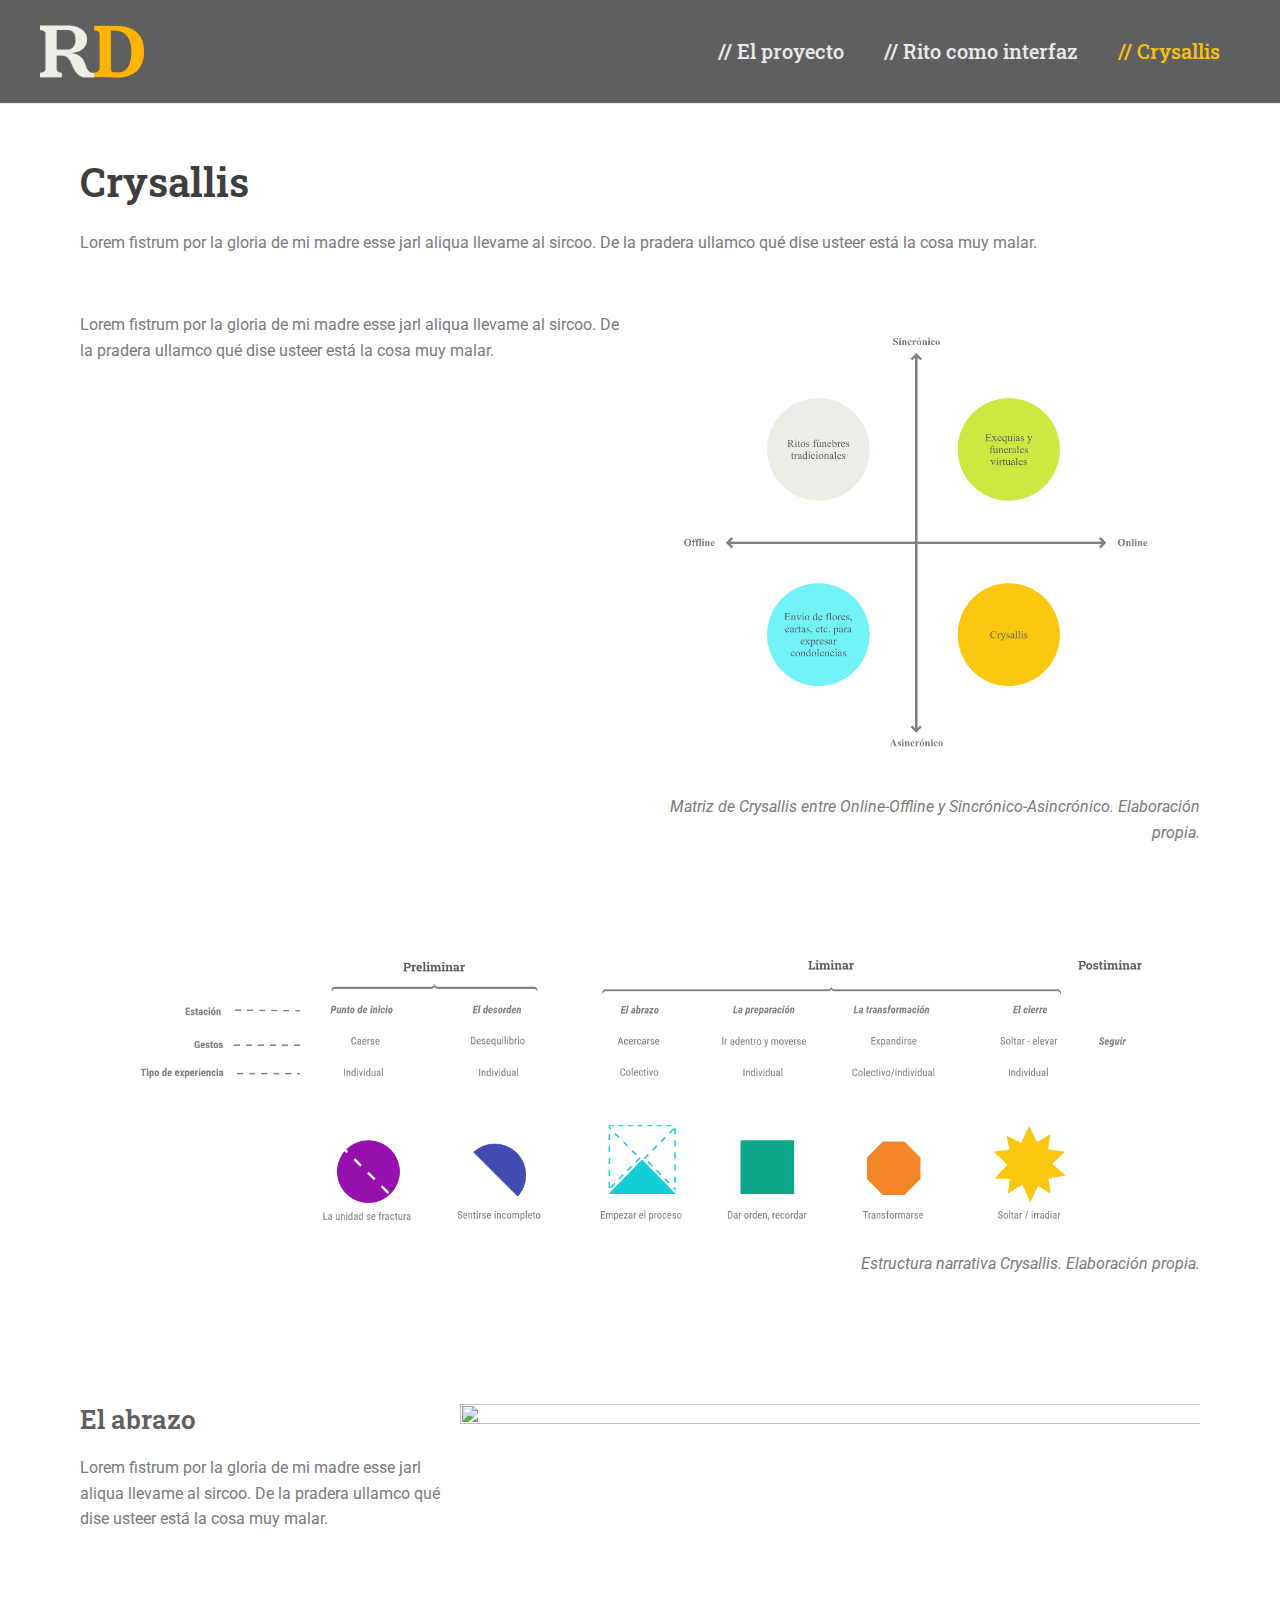
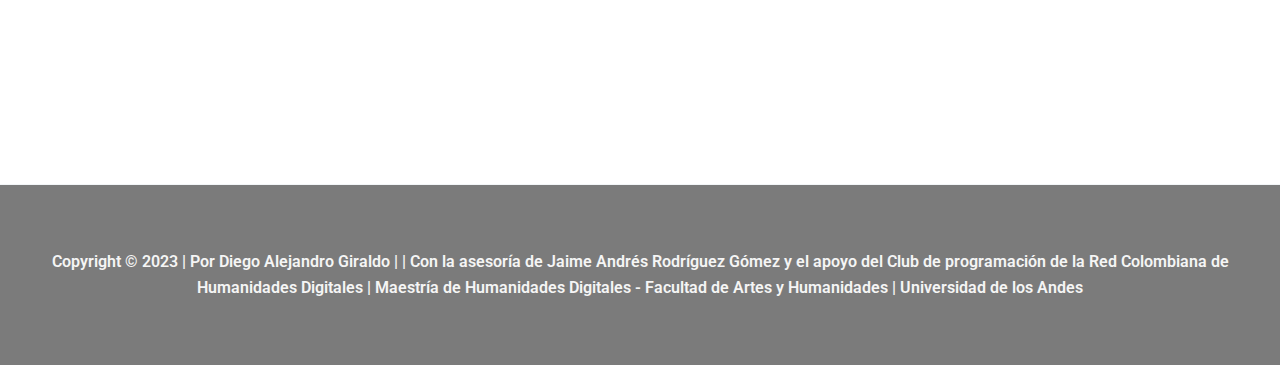
==== crysallis/index.html @ 4bfdbe20 "Estructura: El Proyecto" ====
<!DOCTYPE html>
<html lang="es-CO">
<head>
<meta charset="UTF-8">
<meta name="viewport" content="width=device-width, initial-scale=1">
	 <link rel="profile" href="https://gmpg.org/xfn/11"> 
	 <title>// Crysallis</title>
<meta name="robots" content="max-image-preview:large">
<link rel="dns-prefetch" href="//fonts.googleapis.com">
<link rel="alternate" type="application/rss+xml" title=" &raquo; Feed" href="https://ritualesdigitales.github.io/feed/">
<link rel="alternate" type="application/rss+xml" title=" &raquo; RSS de los comentarios" href="https://ritualesdigitales.github.io/comments/feed/">
<script>
window._wpemojiSettings = {"baseUrl":"https:\/\/s.w.org\/images\/core\/emoji\/14.0.0\/72x72\/","ext":".png","svgUrl":"https:\/\/s.w.org\/images\/core\/emoji\/14.0.0\/svg\/","svgExt":".svg","source":{"concatemoji":"https:\/\/ritualesdigitales.github.io\/wp-includes\/js\/wp-emoji-release.min.js?ver=6.2.2"}};
/*! This file is auto-generated */
!function(e,a,t){var n,r,o,i=a.createElement("canvas"),p=i.getContext&&i.getContext("2d");function s(e,t){p.clearRect(0,0,i.width,i.height),p.fillText(e,0,0);e=i.toDataURL();return p.clearRect(0,0,i.width,i.height),p.fillText(t,0,0),e===i.toDataURL()}function c(e){var t=a.createElement("script");t.src=e,t.defer=t.type="text/javascript",a.getElementsByTagName("head")[0].appendChild(t)}for(o=Array("flag","emoji"),t.supports={everything:!0,everythingExceptFlag:!0},r=0;r<o.length;r++)t.supports[o[r]]=function(e){if(p&&p.fillText)switch(p.textBaseline="top",p.font="600 32px Arial",e){case"flag":return s("🏳️‍⚧️","🏳️​⚧️")?!1:!s("🇺🇳","🇺​🇳")&&!s("🏴󠁧󠁢󠁥󠁮󠁧󠁿","🏴​󠁧​󠁢​󠁥​󠁮​󠁧​󠁿");case"emoji":return!s("🫱🏻‍🫲🏿","🫱🏻​🫲🏿")}return!1}(o[r]),t.supports.everything=t.supports.everything&&t.supports[o[r]],"flag"!==o[r]&&(t.supports.everythingExceptFlag=t.supports.everythingExceptFlag&&t.supports[o[r]]);t.supports.everythingExceptFlag=t.supports.everythingExceptFlag&&!t.supports.flag,t.DOMReady=!1,t.readyCallback=function(){t.DOMReady=!0},t.supports.everything||(n=function(){t.readyCallback()},a.addEventListener?(a.addEventListener("DOMContentLoaded",n,!1),e.addEventListener("load",n,!1)):(e.attachEvent("onload",n),a.attachEvent("onreadystatechange",function(){"complete"===a.readyState&&t.readyCallback()})),(e=t.source||{}).concatemoji?c(e.concatemoji):e.wpemoji&&e.twemoji&&(c(e.twemoji),c(e.wpemoji)))}(window,document,window._wpemojiSettings);
</script>
<style>img.wp-smiley,
img.emoji {
	display: inline !important;
	border: none !important;
	box-shadow: none !important;
	height: 1em !important;
	width: 1em !important;
	margin: 0 0.07em !important;
	vertical-align: -0.1em !important;
	background: none !important;
	padding: 0 !important;
}</style>
	<link rel="stylesheet" id="astra-theme-css-css" href="https://ritualesdigitales.github.io/wp-content/themes/astra/assets/css/minified/main.min.css?ver=4.1.5" media="all">
<style id="astra-theme-css-inline-css">:root{--ast-container-default-xlg-padding:3em;--ast-container-default-lg-padding:3em;--ast-container-default-slg-padding:2em;--ast-container-default-md-padding:3em;--ast-container-default-sm-padding:3em;--ast-container-default-xs-padding:2.4em;--ast-container-default-xxs-padding:1.8em;--ast-code-block-background:#ECEFF3;--ast-comment-inputs-background:#F9FAFB;}html{font-size:100%;}a{color:#585858;}a:hover,a:focus{color:var(--ast-global-color-0);}body,button,input,select,textarea,.ast-button,.ast-custom-button{font-family:Helvetica,Verdana,Arial,sans-serif;font-weight:400;font-size:16px;font-size:1rem;line-height:1.6em;}blockquote{color:var(--ast-global-color-2);}p,.entry-content p{margin-bottom:2.31em;}h1,.entry-content h1,h2,.entry-content h2,h3,.entry-content h3,h4,.entry-content h4,h5,.entry-content h5,h6,.entry-content h6,.site-title,.site-title a{font-family:'Roboto Slab',serif;font-weight:600;}.site-title{font-size:26px;font-size:1.625rem;display:block;}header .custom-logo-link img{max-width:104px;}.astra-logo-svg{width:104px;}.site-header .site-description{font-size:15px;font-size:0.9375rem;display:none;}.entry-title{font-size:26px;font-size:1.625rem;}h1,.entry-content h1{font-size:40px;font-size:2.5rem;font-weight:600;font-family:'Roboto Slab',serif;line-height:1.4em;}h2,.entry-content h2{font-size:32px;font-size:2rem;font-weight:400;font-family:'Roboto Slab',serif;line-height:1.25em;}h3,.entry-content h3{font-size:26px;font-size:1.625rem;font-weight:600;font-family:'Roboto Slab',serif;line-height:1.2em;}h4,.entry-content h4{font-size:24px;font-size:1.5rem;line-height:1.2em;font-weight:600;font-family:'Roboto Slab',serif;}h5,.entry-content h5{font-size:20px;font-size:1.25rem;line-height:1.2em;font-weight:600;font-family:'Roboto Slab',serif;}h6,.entry-content h6{font-size:16px;font-size:1rem;line-height:1.25em;font-weight:600;font-family:'Roboto Slab',serif;}::selection{background-color:var(--ast-global-color-0);color:#000000;}body,h1,.entry-title a,.entry-content h1,h2,.entry-content h2,h3,.entry-content h3,h4,.entry-content h4,h5,.entry-content h5,h6,.entry-content h6{color:var(--ast-global-color-2);}.tagcloud a:hover,.tagcloud a:focus,.tagcloud a.current-item{color:#ffffff;border-color:#585858;background-color:#585858;}input:focus,input[type="text"]:focus,input[type="email"]:focus,input[type="url"]:focus,input[type="password"]:focus,input[type="reset"]:focus,input[type="search"]:focus,textarea:focus{border-color:#585858;}input[type="radio"]:checked,input[type=reset],input[type="checkbox"]:checked,input[type="checkbox"]:hover:checked,input[type="checkbox"]:focus:checked,input[type=range]::-webkit-slider-thumb{border-color:#585858;background-color:#585858;box-shadow:none;}.site-footer a:hover + .post-count,.site-footer a:focus + .post-count{background:#585858;border-color:#585858;}.single .nav-links .nav-previous,.single .nav-links .nav-next{color:#585858;}.entry-meta,.entry-meta *{line-height:1.45;color:#585858;}.entry-meta a:hover,.entry-meta a:hover *,.entry-meta a:focus,.entry-meta a:focus *,.page-links > .page-link,.page-links .page-link:hover,.post-navigation a:hover{color:var(--ast-global-color-0);}#cat option,.secondary .calendar_wrap thead a,.secondary .calendar_wrap thead a:visited{color:#585858;}.secondary .calendar_wrap #today,.ast-progress-val span{background:#585858;}.secondary a:hover + .post-count,.secondary a:focus + .post-count{background:#585858;border-color:#585858;}.calendar_wrap #today > a{color:#ffffff;}.page-links .page-link,.single .post-navigation a{color:#585858;}.ast-archive-title{color:var(--ast-global-color-3);}.widget-title{font-size:22px;font-size:1.375rem;color:var(--ast-global-color-3);}.ast-single-post .entry-content a,.ast-comment-content a:not(.ast-comment-edit-reply-wrap a){text-decoration:underline;}.ast-single-post .wp-block-button .wp-block-button__link,.ast-single-post .elementor-button-wrapper .elementor-button,.ast-single-post .entry-content .uagb-tab a,.ast-single-post .entry-content .uagb-ifb-cta a,.ast-single-post .entry-content .wp-block-uagb-buttons a,.ast-single-post .entry-content .uabb-module-content a,.ast-single-post .entry-content .uagb-post-grid a,.ast-single-post .entry-content .uagb-timeline a,.ast-single-post .entry-content .uagb-toc__wrap a,.ast-single-post .entry-content .uagb-taxomony-box a,.ast-single-post .entry-content .woocommerce a,.entry-content .wp-block-latest-posts > li > a,.ast-single-post .entry-content .wp-block-file__button{text-decoration:none;}a:focus-visible,.ast-menu-toggle:focus-visible,.site .skip-link:focus-visible,.wp-block-loginout input:focus-visible,.wp-block-search.wp-block-search__button-inside .wp-block-search__inside-wrapper,.ast-header-navigation-arrow:focus-visible{outline-style:dotted;outline-color:inherit;outline-width:thin;border-color:transparent;}input:focus,input[type="text"]:focus,input[type="email"]:focus,input[type="url"]:focus,input[type="password"]:focus,input[type="reset"]:focus,input[type="search"]:focus,textarea:focus,.wp-block-search__input:focus,[data-section="section-header-mobile-trigger"] .ast-button-wrap .ast-mobile-menu-trigger-minimal:focus,.ast-mobile-popup-drawer.active .menu-toggle-close:focus,.woocommerce-ordering select.orderby:focus,#ast-scroll-top:focus,.woocommerce a.add_to_cart_button:focus,.woocommerce .button.single_add_to_cart_button:focus{border-style:dotted;border-color:inherit;border-width:thin;outline-color:transparent;}.site-logo-img img{ transition:all 0.2s linear;}.ast-page-builder-template .hentry {margin: 0;}.ast-page-builder-template .site-content > .ast-container {max-width: 100%;padding: 0;}.ast-page-builder-template .site-content #primary {padding: 0;margin: 0;}.ast-page-builder-template .no-results {text-align: center;margin: 4em auto;}.ast-page-builder-template .ast-pagination {padding: 2em;}.ast-page-builder-template .entry-header.ast-no-title.ast-no-thumbnail {margin-top: 0;}.ast-page-builder-template .entry-header.ast-header-without-markup {margin-top: 0;margin-bottom: 0;}.ast-page-builder-template .entry-header.ast-no-title.ast-no-meta {margin-bottom: 0;}.ast-page-builder-template.single .post-navigation {padding-bottom: 2em;}.ast-page-builder-template.single-post .site-content > .ast-container {max-width: 100%;}.ast-page-builder-template .entry-header {margin-top: 2em;margin-left: auto;margin-right: auto;}.ast-page-builder-template .ast-archive-description {margin: 2em auto 0;padding-left: 20px;padding-right: 20px;}.ast-page-builder-template .ast-row {margin-left: 0;margin-right: 0;}.single.ast-page-builder-template .entry-header + .entry-content {margin-bottom: 2em;}@media(min-width: 921px) {.ast-page-builder-template.archive.ast-right-sidebar .ast-row article,.ast-page-builder-template.archive.ast-left-sidebar .ast-row article {padding-left: 0;padding-right: 0;}}@media (max-width:921px){#ast-desktop-header{display:none;}}@media (min-width:921px){#ast-mobile-header{display:none;}}.wp-block-buttons.aligncenter{justify-content:center;}@media (max-width:921px){.ast-theme-transparent-header #primary,.ast-theme-transparent-header #secondary{padding:0;}}@media (max-width:921px){.ast-plain-container.ast-no-sidebar #primary{padding:0;}}.ast-plain-container.ast-no-sidebar #primary{margin-top:0;margin-bottom:0;}.wp-block-button.is-style-outline .wp-block-button__link{border-color:var(--ast-global-color-0);}div.wp-block-button.is-style-outline > .wp-block-button__link:not(.has-text-color),div.wp-block-button.wp-block-button__link.is-style-outline:not(.has-text-color){color:var(--ast-global-color-0);}.wp-block-button.is-style-outline .wp-block-button__link:hover,div.wp-block-button.is-style-outline .wp-block-button__link:focus,div.wp-block-button.is-style-outline > .wp-block-button__link:not(.has-text-color):hover,div.wp-block-button.wp-block-button__link.is-style-outline:not(.has-text-color):hover{color:#000000;background-color:var(--ast-global-color-0);border-color:var(--ast-global-color-0);}.post-page-numbers.current .page-link,.ast-pagination .page-numbers.current{color:#000000;border-color:var(--ast-global-color-0);background-color:var(--ast-global-color-0);border-radius:2px;}h1.widget-title{font-weight:600;}h2.widget-title{font-weight:400;}h3.widget-title{font-weight:600;}#page{display:flex;flex-direction:column;min-height:100vh;}.ast-404-layout-1 h1.page-title{color:var(--ast-global-color-2);}.single .post-navigation a{line-height:1em;height:inherit;}.error-404 .page-sub-title{font-size:1.5rem;font-weight:inherit;}.search .site-content .content-area .search-form{margin-bottom:0;}#page .site-content{flex-grow:1;}.widget{margin-bottom:3.5em;}#secondary li{line-height:1.5em;}#secondary .wp-block-group h2{margin-bottom:0.7em;}#secondary h2{font-size:1.7rem;}.ast-separate-container .ast-article-post,.ast-separate-container .ast-article-single,.ast-separate-container .ast-comment-list li.depth-1,.ast-separate-container .comment-respond{padding:3em;}.ast-separate-container .ast-comment-list li.depth-1,.hentry{margin-bottom:2em;}.ast-separate-container .ast-archive-description,.ast-separate-container .ast-author-box{background-color:var(--ast-global-color-5);border-bottom:1px solid var(--ast-border-color);}.ast-separate-container .comments-title{padding:2em 2em 0 2em;}.ast-page-builder-template .comment-form-textarea,.ast-comment-formwrap .ast-grid-common-col{padding:0;}.ast-comment-formwrap{padding:0 20px;display:inline-flex;column-gap:20px;}.archive.ast-page-builder-template .entry-header{margin-top:2em;}.ast-page-builder-template .ast-comment-formwrap{width:100%;}.entry-title{margin-bottom:0.5em;}.ast-archive-description p{font-size:inherit;font-weight:inherit;line-height:inherit;}@media (min-width:921px){.ast-left-sidebar.ast-page-builder-template #secondary,.archive.ast-right-sidebar.ast-page-builder-template .site-main{padding-left:20px;padding-right:20px;}}@media (max-width:544px){.ast-comment-formwrap.ast-row{column-gap:10px;display:inline-block;}#ast-commentform .ast-grid-common-col{position:relative;width:100%;}}@media (min-width:1201px){.ast-separate-container .ast-article-post,.ast-separate-container .ast-article-single,.ast-separate-container .ast-author-box,.ast-separate-container .ast-404-layout-1,.ast-separate-container .no-results{padding:3em;}}@media (max-width:921px){.ast-separate-container #primary,.ast-separate-container #secondary{padding:1.5em 0;}#primary,#secondary{padding:1.5em 0;margin:0;}.ast-left-sidebar #content > .ast-container{display:flex;flex-direction:column-reverse;width:100%;}}@media (min-width:922px){.ast-separate-container.ast-right-sidebar #primary,.ast-separate-container.ast-left-sidebar #primary{border:0;}.search-no-results.ast-separate-container #primary{margin-bottom:4em;}}.wp-block-button .wp-block-button__link{color:#000000;}.wp-block-button .wp-block-button__link:hover,.wp-block-button .wp-block-button__link:focus{color:#000000;background-color:var(--ast-global-color-0);border-color:var(--ast-global-color-0);}.elementor-widget-heading h1.elementor-heading-title{line-height:1.4em;}.elementor-widget-heading h2.elementor-heading-title{line-height:1.25em;}.elementor-widget-heading h3.elementor-heading-title{line-height:1.2em;}.elementor-widget-heading h4.elementor-heading-title{line-height:1.2em;}.elementor-widget-heading h5.elementor-heading-title{line-height:1.2em;}.elementor-widget-heading h6.elementor-heading-title{line-height:1.25em;}.wp-block-button .wp-block-button__link,.wp-block-search .wp-block-search__button,body .wp-block-file .wp-block-file__button{border-color:var(--ast-global-color-0);background-color:var(--ast-global-color-0);color:#000000;font-family:inherit;font-weight:500;line-height:1em;font-size:16px;font-size:1rem;padding-top:15px;padding-right:30px;padding-bottom:15px;padding-left:30px;}@media (max-width:921px){.wp-block-button .wp-block-button__link,.wp-block-search .wp-block-search__button,body .wp-block-file .wp-block-file__button{padding-top:14px;padding-right:28px;padding-bottom:14px;padding-left:28px;}}@media (max-width:544px){.wp-block-button .wp-block-button__link,.wp-block-search .wp-block-search__button,body .wp-block-file .wp-block-file__button{padding-top:12px;padding-right:24px;padding-bottom:12px;padding-left:24px;}}.menu-toggle,button,.ast-button,.ast-custom-button,.button,input#submit,input[type="button"],input[type="submit"],input[type="reset"],form[CLASS*="wp-block-search__"].wp-block-search .wp-block-search__inside-wrapper .wp-block-search__button,body .wp-block-file .wp-block-file__button,.search .search-submit,.woocommerce a.button,.woocommerce button.button,.woocommerce .woocommerce-message a.button,.woocommerce #respond input#submit.alt,.woocommerce input.button.alt,.woocommerce input.button,.woocommerce input.button:disabled,.woocommerce input.button:disabled[disabled],.woocommerce input.button:disabled:hover,.woocommerce input.button:disabled[disabled]:hover,.woocommerce #respond input#submit,.woocommerce button.button.alt.disabled,.wc-block-grid__products .wc-block-grid__product .wp-block-button__link,.wc-block-grid__product-onsale,[CLASS*="wc-block"] button,.woocommerce-js .astra-cart-drawer .astra-cart-drawer-content .woocommerce-mini-cart__buttons .button:not(.checkout):not(.ast-continue-shopping),.woocommerce-js .astra-cart-drawer .astra-cart-drawer-content .woocommerce-mini-cart__buttons a.checkout,.woocommerce button.button.alt.disabled.wc-variation-selection-needed{border-style:solid;border-top-width:0;border-right-width:0;border-left-width:0;border-bottom-width:0;color:#000000;border-color:var(--ast-global-color-0);background-color:var(--ast-global-color-0);padding-top:15px;padding-right:30px;padding-bottom:15px;padding-left:30px;font-family:inherit;font-weight:500;font-size:16px;font-size:1rem;line-height:1em;}button:focus,.menu-toggle:hover,button:hover,.ast-button:hover,.ast-custom-button:hover .button:hover,.ast-custom-button:hover ,input[type=reset]:hover,input[type=reset]:focus,input#submit:hover,input#submit:focus,input[type="button"]:hover,input[type="button"]:focus,input[type="submit"]:hover,input[type="submit"]:focus,form[CLASS*="wp-block-search__"].wp-block-search .wp-block-search__inside-wrapper .wp-block-search__button:hover,form[CLASS*="wp-block-search__"].wp-block-search .wp-block-search__inside-wrapper .wp-block-search__button:focus,body .wp-block-file .wp-block-file__button:hover,body .wp-block-file .wp-block-file__button:focus,.woocommerce a.button:hover,.woocommerce button.button:hover,.woocommerce .woocommerce-message a.button:hover,.woocommerce #respond input#submit:hover,.woocommerce #respond input#submit.alt:hover,.woocommerce input.button.alt:hover,.woocommerce input.button:hover,.woocommerce button.button.alt.disabled:hover,.wc-block-grid__products .wc-block-grid__product .wp-block-button__link:hover,[CLASS*="wc-block"] button:hover,.woocommerce-js .astra-cart-drawer .astra-cart-drawer-content .woocommerce-mini-cart__buttons .button:not(.checkout):not(.ast-continue-shopping):hover,.woocommerce-js .astra-cart-drawer .astra-cart-drawer-content .woocommerce-mini-cart__buttons a.checkout:hover,.woocommerce button.button.alt.disabled.wc-variation-selection-needed:hover{color:#000000;background-color:var(--ast-global-color-0);border-color:var(--ast-global-color-0);}form[CLASS*="wp-block-search__"].wp-block-search .wp-block-search__inside-wrapper .wp-block-search__button.has-icon{padding-top:calc(15px - 3px);padding-right:calc(30px - 3px);padding-bottom:calc(15px - 3px);padding-left:calc(30px - 3px);}@media (max-width:921px){.menu-toggle,button,.ast-button,.ast-custom-button,.button,input#submit,input[type="button"],input[type="submit"],input[type="reset"],form[CLASS*="wp-block-search__"].wp-block-search .wp-block-search__inside-wrapper .wp-block-search__button,body .wp-block-file .wp-block-file__button,.search .search-submit,.woocommerce a.button,.woocommerce button.button,.woocommerce .woocommerce-message a.button,.woocommerce #respond input#submit.alt,.woocommerce input.button.alt,.woocommerce input.button,.woocommerce input.button:disabled,.woocommerce input.button:disabled[disabled],.woocommerce input.button:disabled:hover,.woocommerce input.button:disabled[disabled]:hover,.woocommerce #respond input#submit,.woocommerce button.button.alt.disabled,.wc-block-grid__products .wc-block-grid__product .wp-block-button__link,.wc-block-grid__product-onsale,[CLASS*="wc-block"] button,.woocommerce-js .astra-cart-drawer .astra-cart-drawer-content .woocommerce-mini-cart__buttons .button:not(.checkout):not(.ast-continue-shopping),.woocommerce-js .astra-cart-drawer .astra-cart-drawer-content .woocommerce-mini-cart__buttons a.checkout,.woocommerce button.button.alt.disabled.wc-variation-selection-needed{padding-top:14px;padding-right:28px;padding-bottom:14px;padding-left:28px;}}@media (max-width:544px){.menu-toggle,button,.ast-button,.ast-custom-button,.button,input#submit,input[type="button"],input[type="submit"],input[type="reset"],form[CLASS*="wp-block-search__"].wp-block-search .wp-block-search__inside-wrapper .wp-block-search__button,body .wp-block-file .wp-block-file__button,.search .search-submit,.woocommerce a.button,.woocommerce button.button,.woocommerce .woocommerce-message a.button,.woocommerce #respond input#submit.alt,.woocommerce input.button.alt,.woocommerce input.button,.woocommerce input.button:disabled,.woocommerce input.button:disabled[disabled],.woocommerce input.button:disabled:hover,.woocommerce input.button:disabled[disabled]:hover,.woocommerce #respond input#submit,.woocommerce button.button.alt.disabled,.wc-block-grid__products .wc-block-grid__product .wp-block-button__link,.wc-block-grid__product-onsale,[CLASS*="wc-block"] button,.woocommerce-js .astra-cart-drawer .astra-cart-drawer-content .woocommerce-mini-cart__buttons .button:not(.checkout):not(.ast-continue-shopping),.woocommerce-js .astra-cart-drawer .astra-cart-drawer-content .woocommerce-mini-cart__buttons a.checkout,.woocommerce button.button.alt.disabled.wc-variation-selection-needed{padding-top:12px;padding-right:24px;padding-bottom:12px;padding-left:24px;}}@media (max-width:921px){.ast-mobile-header-stack .main-header-bar .ast-search-menu-icon{display:inline-block;}.ast-header-break-point.ast-header-custom-item-outside .ast-mobile-header-stack .main-header-bar .ast-search-icon{margin:0;}.ast-comment-avatar-wrap img{max-width:2.5em;}.ast-separate-container .ast-comment-list li.depth-1{padding:1.5em 2.14em;}.ast-separate-container .comment-respond{padding:2em 2.14em;}.ast-comment-meta{padding:0 1.8888em 1.3333em;}}@media (min-width:544px){.ast-container{max-width:100%;}}@media (max-width:544px){.ast-separate-container .ast-article-post,.ast-separate-container .ast-article-single,.ast-separate-container .comments-title,.ast-separate-container .ast-archive-description{padding:1.5em 1em;}.ast-separate-container #content .ast-container{padding-left:0.54em;padding-right:0.54em;}.ast-separate-container .ast-comment-list li.depth-1{padding:1.5em 1em;margin-bottom:1.5em;}.ast-separate-container .ast-comment-list .bypostauthor{padding:.5em;}.ast-search-menu-icon.ast-dropdown-active .search-field{width:170px;}}.ast-separate-container{background-color:var(--ast-global-color-5);;background-image:none;;}@media (max-width:921px){.site-title{display:block;}.site-header .site-description{display:none;}.entry-title{font-size:30px;}h1,.entry-content h1{font-size:30px;}h2,.entry-content h2{font-size:25px;}h3,.entry-content h3{font-size:20px;}}@media (max-width:544px){.site-title{display:block;}.site-header .site-description{display:none;}.entry-title{font-size:30px;}h1,.entry-content h1{font-size:30px;}h2,.entry-content h2{font-size:25px;}h3,.entry-content h3{font-size:20px;}}@media (max-width:921px){html{font-size:91.2%;}}@media (max-width:544px){html{font-size:91.2%;}}@media (min-width:922px){.ast-container{max-width:1240px;}}@media (min-width:922px){.site-content .ast-container{display:flex;}}@media (max-width:921px){.site-content .ast-container{flex-direction:column;}}@media (min-width:922px){.main-header-menu .sub-menu .menu-item.ast-left-align-sub-menu:hover > .sub-menu,.main-header-menu .sub-menu .menu-item.ast-left-align-sub-menu.focus > .sub-menu{margin-left:-0px;}}blockquote,cite {font-style: initial;}.wp-block-file {display: flex;align-items: center;flex-wrap: wrap;justify-content: space-between;}.wp-block-pullquote {border: none;}.wp-block-pullquote blockquote::before {content: "\201D";font-family: "Helvetica",sans-serif;display: flex;transform: rotate( 180deg );font-size: 6rem;font-style: normal;line-height: 1;font-weight: bold;align-items: center;justify-content: center;}.has-text-align-right > blockquote::before {justify-content: flex-start;}.has-text-align-left > blockquote::before {justify-content: flex-end;}figure.wp-block-pullquote.is-style-solid-color blockquote {max-width: 100%;text-align: inherit;}html body {--wp--custom--ast-default-block-top-padding: 3em;--wp--custom--ast-default-block-right-padding: 3em;--wp--custom--ast-default-block-bottom-padding: 3em;--wp--custom--ast-default-block-left-padding: 3em;--wp--custom--ast-container-width: 1200px;--wp--custom--ast-content-width-size: 1200px;--wp--custom--ast-wide-width-size: calc(1200px + var(--wp--custom--ast-default-block-left-padding) + var(--wp--custom--ast-default-block-right-padding));}.ast-narrow-container {--wp--custom--ast-content-width-size: 750px;--wp--custom--ast-wide-width-size: 750px;}@media(max-width: 921px) {html body {--wp--custom--ast-default-block-top-padding: 3em;--wp--custom--ast-default-block-right-padding: 2em;--wp--custom--ast-default-block-bottom-padding: 3em;--wp--custom--ast-default-block-left-padding: 2em;}}@media(max-width: 544px) {html body {--wp--custom--ast-default-block-top-padding: 3em;--wp--custom--ast-default-block-right-padding: 1.5em;--wp--custom--ast-default-block-bottom-padding: 3em;--wp--custom--ast-default-block-left-padding: 1.5em;}}.entry-content > .wp-block-group,.entry-content > .wp-block-cover,.entry-content > .wp-block-columns {padding-top: var(--wp--custom--ast-default-block-top-padding);padding-right: var(--wp--custom--ast-default-block-right-padding);padding-bottom: var(--wp--custom--ast-default-block-bottom-padding);padding-left: var(--wp--custom--ast-default-block-left-padding);}.ast-plain-container.ast-no-sidebar .entry-content > .alignfull,.ast-page-builder-template .ast-no-sidebar .entry-content > .alignfull {margin-left: calc( -50vw + 50%);margin-right: calc( -50vw + 50%);max-width: 100vw;width: 100vw;}.ast-plain-container.ast-no-sidebar .entry-content .alignfull .alignfull,.ast-page-builder-template.ast-no-sidebar .entry-content .alignfull .alignfull,.ast-plain-container.ast-no-sidebar .entry-content .alignfull .alignwide,.ast-page-builder-template.ast-no-sidebar .entry-content .alignfull .alignwide,.ast-plain-container.ast-no-sidebar .entry-content .alignwide .alignfull,.ast-page-builder-template.ast-no-sidebar .entry-content .alignwide .alignfull,.ast-plain-container.ast-no-sidebar .entry-content .alignwide .alignwide,.ast-page-builder-template.ast-no-sidebar .entry-content .alignwide .alignwide,.ast-plain-container.ast-no-sidebar .entry-content .wp-block-column .alignfull,.ast-page-builder-template.ast-no-sidebar .entry-content .wp-block-column .alignfull,.ast-plain-container.ast-no-sidebar .entry-content .wp-block-column .alignwide,.ast-page-builder-template.ast-no-sidebar .entry-content .wp-block-column .alignwide {margin-left: auto;margin-right: auto;width: 100%;}[ast-blocks-layout] .wp-block-separator:not(.is-style-dots) {height: 0;}[ast-blocks-layout] .wp-block-separator {margin: 20px auto;}[ast-blocks-layout] .wp-block-separator:not(.is-style-wide):not(.is-style-dots) {max-width: 100px;}[ast-blocks-layout] .wp-block-separator.has-background {padding: 0;}.entry-content[ast-blocks-layout] > * {max-width: var(--wp--custom--ast-content-width-size);margin-left: auto;margin-right: auto;}.entry-content[ast-blocks-layout] > .alignwide {max-width: var(--wp--custom--ast-wide-width-size);}.entry-content[ast-blocks-layout] .alignfull {max-width: none;}.entry-content .wp-block-columns {margin-bottom: 0;}blockquote {margin: 1.5em;border: none;}.wp-block-quote:not(.has-text-align-right):not(.has-text-align-center) {border-left: 5px solid rgba(0,0,0,0.05);}.has-text-align-right > blockquote,blockquote.has-text-align-right {border-right: 5px solid rgba(0,0,0,0.05);}.has-text-align-left > blockquote,blockquote.has-text-align-left {border-left: 5px solid rgba(0,0,0,0.05);}.wp-block-site-tagline,.wp-block-latest-posts .read-more {margin-top: 15px;}.wp-block-loginout p label {display: block;}.wp-block-loginout p:not(.login-remember):not(.login-submit) input {width: 100%;}.wp-block-loginout input:focus {border-color: transparent;}.wp-block-loginout input:focus {outline: thin dotted;}.entry-content .wp-block-media-text .wp-block-media-text__content {padding: 0 0 0 8%;}.entry-content .wp-block-media-text.has-media-on-the-right .wp-block-media-text__content {padding: 0 8% 0 0;}.entry-content .wp-block-media-text.has-background .wp-block-media-text__content {padding: 8%;}.entry-content .wp-block-cover:not([class*="background-color"]) .wp-block-cover__inner-container,.entry-content .wp-block-cover:not([class*="background-color"]) .wp-block-cover-image-text,.entry-content .wp-block-cover:not([class*="background-color"]) .wp-block-cover-text,.entry-content .wp-block-cover-image:not([class*="background-color"]) .wp-block-cover__inner-container,.entry-content .wp-block-cover-image:not([class*="background-color"]) .wp-block-cover-image-text,.entry-content .wp-block-cover-image:not([class*="background-color"]) .wp-block-cover-text {color: var(--ast-global-color-5);}.wp-block-loginout .login-remember input {width: 1.1rem;height: 1.1rem;margin: 0 5px 4px 0;vertical-align: middle;}.wp-block-latest-posts > li > *:first-child,.wp-block-latest-posts:not(.is-grid) > li:first-child {margin-top: 0;}.wp-block-search__inside-wrapper .wp-block-search__input {padding: 0 10px;color: var(--ast-global-color-3);background: var(--ast-global-color-5);border-color: var(--ast-border-color);}.wp-block-latest-posts .read-more {margin-bottom: 1.5em;}.wp-block-search__no-button .wp-block-search__inside-wrapper .wp-block-search__input {padding-top: 5px;padding-bottom: 5px;}.wp-block-latest-posts .wp-block-latest-posts__post-date,.wp-block-latest-posts .wp-block-latest-posts__post-author {font-size: 1rem;}.wp-block-latest-posts > li > *,.wp-block-latest-posts:not(.is-grid) > li {margin-top: 12px;margin-bottom: 12px;}.ast-page-builder-template .entry-content[ast-blocks-layout] > *,.ast-page-builder-template .entry-content[ast-blocks-layout] > .alignfull > * {max-width: none;}.ast-page-builder-template .entry-content[ast-blocks-layout] > .alignwide > * {max-width: var(--wp--custom--ast-wide-width-size);}.ast-page-builder-template .entry-content[ast-blocks-layout] > .inherit-container-width > *,.ast-page-builder-template .entry-content[ast-blocks-layout] > * > *,.entry-content[ast-blocks-layout] > .wp-block-cover .wp-block-cover__inner-container {max-width: var(--wp--custom--ast-content-width-size);margin-left: auto;margin-right: auto;}.entry-content[ast-blocks-layout] .wp-block-cover:not(.alignleft):not(.alignright) {width: auto;}@media(max-width: 1200px) {.ast-separate-container .entry-content > .alignfull,.ast-separate-container .entry-content[ast-blocks-layout] > .alignwide,.ast-plain-container .entry-content[ast-blocks-layout] > .alignwide,.ast-plain-container .entry-content .alignfull {margin-left: calc(-1 * min(var(--ast-container-default-xlg-padding),20px)) ;margin-right: calc(-1 * min(var(--ast-container-default-xlg-padding),20px));}}@media(min-width: 1201px) {.ast-separate-container .entry-content > .alignfull {margin-left: calc(-1 * var(--ast-container-default-xlg-padding) );margin-right: calc(-1 * var(--ast-container-default-xlg-padding) );}.ast-separate-container .entry-content[ast-blocks-layout] > .alignwide,.ast-plain-container .entry-content[ast-blocks-layout] > .alignwide {margin-left: calc(-1 * var(--wp--custom--ast-default-block-left-padding) );margin-right: calc(-1 * var(--wp--custom--ast-default-block-right-padding) );}}@media(min-width: 921px) {.ast-separate-container .entry-content .wp-block-group.alignwide:not(.inherit-container-width) > :where(:not(.alignleft):not(.alignright)),.ast-plain-container .entry-content .wp-block-group.alignwide:not(.inherit-container-width) > :where(:not(.alignleft):not(.alignright)) {max-width: calc( var(--wp--custom--ast-content-width-size) + 80px );}.ast-plain-container.ast-right-sidebar .entry-content[ast-blocks-layout] .alignfull,.ast-plain-container.ast-left-sidebar .entry-content[ast-blocks-layout] .alignfull {margin-left: -60px;margin-right: -60px;}}@media(min-width: 544px) {.entry-content > .alignleft {margin-right: 20px;}.entry-content > .alignright {margin-left: 20px;}}@media (max-width:544px){.wp-block-columns .wp-block-column:not(:last-child){margin-bottom:20px;}.wp-block-latest-posts{margin:0;}}@media( max-width: 600px ) {.entry-content .wp-block-media-text .wp-block-media-text__content,.entry-content .wp-block-media-text.has-media-on-the-right .wp-block-media-text__content {padding: 8% 0 0;}.entry-content .wp-block-media-text.has-background .wp-block-media-text__content {padding: 8%;}}.ast-separate-container .entry-content .uagb-is-root-container {padding-left: 0;}.ast-page-builder-template .entry-header {padding-left: 0;}@media(min-width: 1201px) {.ast-separate-container .entry-content > .uagb-is-root-container {margin-left: 0;margin-right: 0;}}.ast-narrow-container .site-content .wp-block-uagb-image--align-full .wp-block-uagb-image__figure {max-width: 100%;margin-left: auto;margin-right: auto;}.entry-content ul,.entry-content ol {padding: revert;margin: revert;}:root .has-ast-global-color-0-color{color:var(--ast-global-color-0);}:root .has-ast-global-color-0-background-color{background-color:var(--ast-global-color-0);}:root .wp-block-button .has-ast-global-color-0-color{color:var(--ast-global-color-0);}:root .wp-block-button .has-ast-global-color-0-background-color{background-color:var(--ast-global-color-0);}:root .has-ast-global-color-1-color{color:var(--ast-global-color-1);}:root .has-ast-global-color-1-background-color{background-color:var(--ast-global-color-1);}:root .wp-block-button .has-ast-global-color-1-color{color:var(--ast-global-color-1);}:root .wp-block-button .has-ast-global-color-1-background-color{background-color:var(--ast-global-color-1);}:root .has-ast-global-color-2-color{color:var(--ast-global-color-2);}:root .has-ast-global-color-2-background-color{background-color:var(--ast-global-color-2);}:root .wp-block-button .has-ast-global-color-2-color{color:var(--ast-global-color-2);}:root .wp-block-button .has-ast-global-color-2-background-color{background-color:var(--ast-global-color-2);}:root .has-ast-global-color-3-color{color:var(--ast-global-color-3);}:root .has-ast-global-color-3-background-color{background-color:var(--ast-global-color-3);}:root .wp-block-button .has-ast-global-color-3-color{color:var(--ast-global-color-3);}:root .wp-block-button .has-ast-global-color-3-background-color{background-color:var(--ast-global-color-3);}:root .has-ast-global-color-4-color{color:var(--ast-global-color-4);}:root .has-ast-global-color-4-background-color{background-color:var(--ast-global-color-4);}:root .wp-block-button .has-ast-global-color-4-color{color:var(--ast-global-color-4);}:root .wp-block-button .has-ast-global-color-4-background-color{background-color:var(--ast-global-color-4);}:root .has-ast-global-color-5-color{color:var(--ast-global-color-5);}:root .has-ast-global-color-5-background-color{background-color:var(--ast-global-color-5);}:root .wp-block-button .has-ast-global-color-5-color{color:var(--ast-global-color-5);}:root .wp-block-button .has-ast-global-color-5-background-color{background-color:var(--ast-global-color-5);}:root .has-ast-global-color-6-color{color:var(--ast-global-color-6);}:root .has-ast-global-color-6-background-color{background-color:var(--ast-global-color-6);}:root .wp-block-button .has-ast-global-color-6-color{color:var(--ast-global-color-6);}:root .wp-block-button .has-ast-global-color-6-background-color{background-color:var(--ast-global-color-6);}:root .has-ast-global-color-7-color{color:var(--ast-global-color-7);}:root .has-ast-global-color-7-background-color{background-color:var(--ast-global-color-7);}:root .wp-block-button .has-ast-global-color-7-color{color:var(--ast-global-color-7);}:root .wp-block-button .has-ast-global-color-7-background-color{background-color:var(--ast-global-color-7);}:root .has-ast-global-color-8-color{color:var(--ast-global-color-8);}:root .has-ast-global-color-8-background-color{background-color:var(--ast-global-color-8);}:root .wp-block-button .has-ast-global-color-8-color{color:var(--ast-global-color-8);}:root .wp-block-button .has-ast-global-color-8-background-color{background-color:var(--ast-global-color-8);}:root{--ast-global-color-0:#f7c212;--ast-global-color-1:#7b7b7b;--ast-global-color-2:#5f5f5f;--ast-global-color-3:#3e3e3e;--ast-global-color-4:#F5F5F5;--ast-global-color-5:#FFFFFF;--ast-global-color-6:#F2F5F7;--ast-global-color-7:#424242;--ast-global-color-8:#000000;}:root {--ast-border-color : var(--ast-global-color-6);}.ast-single-entry-banner {-js-display: flex;display: flex;flex-direction: column;justify-content: center;text-align: center;position: relative;background: #eeeeee;}.ast-single-entry-banner[data-banner-layout="layout-1"] {max-width: 1200px;background: inherit;padding: 20px 0;}.ast-single-entry-banner[data-banner-width-type="custom"] {margin: 0 auto;width: 100%;}.ast-single-entry-banner + .site-content .entry-header {margin-bottom: 0;}header.entry-header .entry-title{font-weight:600;font-size:32px;font-size:2rem;}header.entry-header > *:not(:last-child){margin-bottom:10px;}.ast-archive-entry-banner {-js-display: flex;display: flex;flex-direction: column;justify-content: center;text-align: center;position: relative;background: #eeeeee;}.ast-archive-entry-banner[data-banner-width-type="custom"] {margin: 0 auto;width: 100%;}.ast-archive-entry-banner[data-banner-layout="layout-1"] {background: inherit;padding: 20px 0;text-align: left;}body.archive .ast-archive-description{max-width:1200px;width:100%;text-align:left;padding-top:3em;padding-right:3em;padding-bottom:3em;padding-left:3em;}body.archive .ast-archive-description .ast-archive-title,body.archive .ast-archive-description .ast-archive-title *{font-weight:600;font-size:32px;font-size:2rem;}body.archive .ast-archive-description > *:not(:last-child){margin-bottom:10px;}@media (max-width:921px){body.archive .ast-archive-description{text-align:left;}}@media (max-width:544px){body.archive .ast-archive-description{text-align:left;}}.ast-breadcrumbs .trail-browse,.ast-breadcrumbs .trail-items,.ast-breadcrumbs .trail-items li{display:inline-block;margin:0;padding:0;border:none;background:inherit;text-indent:0;text-decoration:none;}.ast-breadcrumbs .trail-browse{font-size:inherit;font-style:inherit;font-weight:inherit;color:inherit;}.ast-breadcrumbs .trail-items{list-style:none;}.trail-items li::after{padding:0 0.3em;content:"\00bb";}.trail-items li:last-of-type::after{display:none;}h1,.entry-content h1,h2,.entry-content h2,h3,.entry-content h3,h4,.entry-content h4,h5,.entry-content h5,h6,.entry-content h6{color:var(--ast-global-color-3);}.entry-title a{color:var(--ast-global-color-3);}@media (max-width:921px){.ast-builder-grid-row-container.ast-builder-grid-row-tablet-3-firstrow .ast-builder-grid-row > *:first-child,.ast-builder-grid-row-container.ast-builder-grid-row-tablet-3-lastrow .ast-builder-grid-row > *:last-child{grid-column:1 / -1;}}@media (max-width:544px){.ast-builder-grid-row-container.ast-builder-grid-row-mobile-3-firstrow .ast-builder-grid-row > *:first-child,.ast-builder-grid-row-container.ast-builder-grid-row-mobile-3-lastrow .ast-builder-grid-row > *:last-child{grid-column:1 / -1;}}.ast-builder-layout-element[data-section="title_tagline"]{display:flex;}@media (max-width:921px){.ast-header-break-point .ast-builder-layout-element[data-section="title_tagline"]{display:flex;}}@media (max-width:544px){.ast-header-break-point .ast-builder-layout-element[data-section="title_tagline"]{display:flex;}}.ast-builder-menu-1{font-family:'Roboto Slab',serif;font-weight:500;}.ast-builder-menu-1 .menu-item > .menu-link{font-size:20px;font-size:1.25rem;color:#eaeaea;}.ast-builder-menu-1 .menu-item > .ast-menu-toggle{color:#eaeaea;}.ast-builder-menu-1 .menu-item:hover > .menu-link,.ast-builder-menu-1 .inline-on-mobile .menu-item:hover > .ast-menu-toggle{color:var(--ast-global-color-0);}.ast-builder-menu-1 .menu-item:hover > .ast-menu-toggle{color:var(--ast-global-color-0);}.ast-builder-menu-1 .menu-item.current-menu-item > .menu-link,.ast-builder-menu-1 .inline-on-mobile .menu-item.current-menu-item > .ast-menu-toggle,.ast-builder-menu-1 .current-menu-ancestor > .menu-link{color:var(--ast-global-color-0);}.ast-builder-menu-1 .menu-item.current-menu-item > .ast-menu-toggle{color:var(--ast-global-color-0);}.ast-builder-menu-1 .sub-menu,.ast-builder-menu-1 .inline-on-mobile .sub-menu{border-top-width:2px;border-bottom-width:0px;border-right-width:0px;border-left-width:0px;border-color:var(--ast-global-color-0);border-style:solid;}.ast-builder-menu-1 .main-header-menu > .menu-item > .sub-menu,.ast-builder-menu-1 .main-header-menu > .menu-item > .astra-full-megamenu-wrapper{margin-top:0px;}.ast-desktop .ast-builder-menu-1 .main-header-menu > .menu-item > .sub-menu:before,.ast-desktop .ast-builder-menu-1 .main-header-menu > .menu-item > .astra-full-megamenu-wrapper:before{height:calc( 0px + 5px );}.ast-desktop .ast-builder-menu-1 .menu-item .sub-menu .menu-link{border-style:none;}@media (max-width:921px){.ast-header-break-point .ast-builder-menu-1 .menu-item.menu-item-has-children > .ast-menu-toggle{top:0;}.ast-builder-menu-1 .menu-item-has-children > .menu-link:after{content:unset;}.ast-builder-menu-1 .main-header-menu > .menu-item > .sub-menu,.ast-builder-menu-1 .main-header-menu > .menu-item > .astra-full-megamenu-wrapper{margin-top:0;}}@media (max-width:544px){.ast-header-break-point .ast-builder-menu-1 .menu-item.menu-item-has-children > .ast-menu-toggle{top:0;}.ast-builder-menu-1 .main-header-menu > .menu-item > .sub-menu,.ast-builder-menu-1 .main-header-menu > .menu-item > .astra-full-megamenu-wrapper{margin-top:0;}}.ast-builder-menu-1{display:flex;}@media (max-width:921px){.ast-header-break-point .ast-builder-menu-1{display:flex;}}@media (max-width:544px){.ast-header-break-point .ast-builder-menu-1{display:flex;}}.site-below-footer-wrap{padding-top:20px;padding-bottom:20px;}.site-below-footer-wrap[data-section="section-below-footer-builder"]{background-color:var(--ast-global-color-1);;background-image:none;;min-height:181px;border-style:solid;border-width:0px;border-top-width:1px;border-top-color:var(--ast-global-color-6);}.site-below-footer-wrap[data-section="section-below-footer-builder"] .ast-builder-grid-row{grid-column-gap:96px;max-width:1200px;margin-left:auto;margin-right:auto;}.site-below-footer-wrap[data-section="section-below-footer-builder"] .ast-builder-grid-row,.site-below-footer-wrap[data-section="section-below-footer-builder"] .site-footer-section{align-items:center;}.site-below-footer-wrap[data-section="section-below-footer-builder"].ast-footer-row-inline .site-footer-section{display:flex;margin-bottom:0;}.ast-builder-grid-row-full .ast-builder-grid-row{grid-template-columns:1fr;}@media (max-width:921px){.site-below-footer-wrap[data-section="section-below-footer-builder"].ast-footer-row-tablet-inline .site-footer-section{display:flex;margin-bottom:0;}.site-below-footer-wrap[data-section="section-below-footer-builder"].ast-footer-row-tablet-stack .site-footer-section{display:block;margin-bottom:10px;}.ast-builder-grid-row-container.ast-builder-grid-row-tablet-full .ast-builder-grid-row{grid-template-columns:1fr;}}@media (max-width:544px){.site-below-footer-wrap[data-section="section-below-footer-builder"].ast-footer-row-mobile-inline .site-footer-section{display:flex;margin-bottom:0;}.site-below-footer-wrap[data-section="section-below-footer-builder"].ast-footer-row-mobile-stack .site-footer-section{display:block;margin-bottom:10px;}.ast-builder-grid-row-container.ast-builder-grid-row-mobile-full .ast-builder-grid-row{grid-template-columns:1fr;}}.site-below-footer-wrap[data-section="section-below-footer-builder"]{display:grid;}@media (max-width:921px){.ast-header-break-point .site-below-footer-wrap[data-section="section-below-footer-builder"]{display:grid;}}@media (max-width:544px){.ast-header-break-point .site-below-footer-wrap[data-section="section-below-footer-builder"]{display:grid;}}.ast-footer-copyright{text-align:center;}.ast-footer-copyright {color:var(--ast-global-color-4);}@media (max-width:921px){.ast-footer-copyright{text-align:center;}}@media (max-width:544px){.ast-footer-copyright{text-align:center;}}.ast-footer-copyright {font-size:16px;font-size:1rem;}.ast-footer-copyright.ast-builder-layout-element{display:flex;}@media (max-width:921px){.ast-header-break-point .ast-footer-copyright.ast-builder-layout-element{display:flex;}}@media (max-width:544px){.ast-header-break-point .ast-footer-copyright.ast-builder-layout-element{display:flex;}}.footer-widget-area.widget-area.site-footer-focus-item{width:auto;}.elementor-widget-heading .elementor-heading-title{margin:0;}.elementor-page .ast-menu-toggle{color:unset !important;background:unset !important;}.elementor-post.elementor-grid-item.hentry{margin-bottom:0;}.woocommerce div.product .elementor-element.elementor-products-grid .related.products ul.products li.product,.elementor-element .elementor-wc-products .woocommerce[class*='columns-'] ul.products li.product{width:auto;margin:0;float:none;}.elementor-toc__list-wrapper{margin:0;}.ast-left-sidebar .elementor-section.elementor-section-stretched,.ast-right-sidebar .elementor-section.elementor-section-stretched{max-width:100%;left:0 !important;}.elementor-template-full-width .ast-container{display:block;}@media (max-width:544px){.elementor-element .elementor-wc-products .woocommerce[class*="columns-"] ul.products li.product{width:auto;margin:0;}.elementor-element .woocommerce .woocommerce-result-count{float:none;}}.ast-header-break-point .main-header-bar{border-bottom-width:1px;}@media (min-width:922px){.main-header-bar{border-bottom-width:1px;}}.main-header-menu .menu-item, #astra-footer-menu .menu-item, .main-header-bar .ast-masthead-custom-menu-items{-js-display:flex;display:flex;-webkit-box-pack:center;-webkit-justify-content:center;-moz-box-pack:center;-ms-flex-pack:center;justify-content:center;-webkit-box-orient:vertical;-webkit-box-direction:normal;-webkit-flex-direction:column;-moz-box-orient:vertical;-moz-box-direction:normal;-ms-flex-direction:column;flex-direction:column;}.main-header-menu > .menu-item > .menu-link, #astra-footer-menu > .menu-item > .menu-link{height:100%;-webkit-box-align:center;-webkit-align-items:center;-moz-box-align:center;-ms-flex-align:center;align-items:center;-js-display:flex;display:flex;}.ast-header-break-point .main-navigation ul .menu-item .menu-link .icon-arrow:first-of-type svg{top:.2em;margin-top:0px;margin-left:0px;width:.65em;transform:translate(0, -2px) rotateZ(270deg);}.ast-mobile-popup-content .ast-submenu-expanded > .ast-menu-toggle{transform:rotateX(180deg);overflow-y:auto;}.ast-separate-container .blog-layout-1, .ast-separate-container .blog-layout-2, .ast-separate-container .blog-layout-3{background-color:transparent;background-image:none;}.ast-separate-container .ast-article-post{background-color:var(--ast-global-color-5);;background-image:none;;}@media (max-width:921px){.ast-separate-container .ast-article-post{background-color:var(--ast-global-color-5);;background-image:none;;}}@media (max-width:544px){.ast-separate-container .ast-article-post{background-color:var(--ast-global-color-5);;background-image:none;;}}.ast-separate-container .ast-article-single:not(.ast-related-post), .ast-separate-container .comments-area .comment-respond,.ast-separate-container .comments-area .ast-comment-list li, .ast-separate-container .ast-woocommerce-container, .ast-separate-container .error-404, .ast-separate-container .no-results, .single.ast-separate-container .site-main .ast-author-meta, .ast-separate-container .related-posts-title-wrapper, .ast-separate-container.ast-two-container #secondary .widget,.ast-separate-container .comments-count-wrapper, .ast-box-layout.ast-plain-container .site-content,.ast-padded-layout.ast-plain-container .site-content, .ast-separate-container .comments-area .comments-title, .ast-narrow-container .site-content{background-color:var(--ast-global-color-5);;background-image:none;;}@media (max-width:921px){.ast-separate-container .ast-article-single:not(.ast-related-post), .ast-separate-container .comments-area .comment-respond,.ast-separate-container .comments-area .ast-comment-list li, .ast-separate-container .ast-woocommerce-container, .ast-separate-container .error-404, .ast-separate-container .no-results, .single.ast-separate-container .site-main .ast-author-meta, .ast-separate-container .related-posts-title-wrapper, .ast-separate-container.ast-two-container #secondary .widget,.ast-separate-container .comments-count-wrapper, .ast-box-layout.ast-plain-container .site-content,.ast-padded-layout.ast-plain-container .site-content, .ast-separate-container .comments-area .comments-title, .ast-narrow-container .site-content{background-color:var(--ast-global-color-5);;background-image:none;;}}@media (max-width:544px){.ast-separate-container .ast-article-single:not(.ast-related-post), .ast-separate-container .comments-area .comment-respond,.ast-separate-container .comments-area .ast-comment-list li, .ast-separate-container .ast-woocommerce-container, .ast-separate-container .error-404, .ast-separate-container .no-results, .single.ast-separate-container .site-main .ast-author-meta, .ast-separate-container .related-posts-title-wrapper, .ast-separate-container.ast-two-container #secondary .widget,.ast-separate-container .comments-count-wrapper, .ast-box-layout.ast-plain-container .site-content,.ast-padded-layout.ast-plain-container .site-content, .ast-separate-container .comments-area .comments-title, .ast-narrow-container .site-content{background-color:var(--ast-global-color-5);;background-image:none;;}}.ast-plain-container, .ast-page-builder-template{background-color:var(--ast-global-color-5);;background-image:none;;}@media (max-width:921px){.ast-plain-container, .ast-page-builder-template{background-color:var(--ast-global-color-5);;background-image:none;;}}@media (max-width:544px){.ast-plain-container, .ast-page-builder-template{background-color:var(--ast-global-color-5);;background-image:none;;}}
		#ast-scroll-top {
			display: none;
			position: fixed;
			text-align: center;
			cursor: pointer;
			z-index: 99;
			width: 2.1em;
			height: 2.1em;
			line-height: 2.1;
			color: #ffffff;
			border-radius: 2px;
			content: "";
			outline: inherit;
		}
		@media (min-width: 769px) {
			#ast-scroll-top {
				content: "769";
			}
		}
		#ast-scroll-top .ast-icon.icon-arrow svg {
			margin-left: 0px;
			vertical-align: middle;
			transform: translate(0, -20%) rotate(180deg);
			width: 1.6em;
		}
		.ast-scroll-to-top-right {
			right: 30px;
			bottom: 30px;
		}
		.ast-scroll-to-top-left {
			left: 30px;
			bottom: 30px;
		}
	#ast-scroll-top{background-color:#585858;font-size:15px;font-size:0.9375rem;}@media (max-width:921px){#ast-scroll-top .ast-icon.icon-arrow svg{width:1em;}}.ast-mobile-header-content > *,.ast-desktop-header-content > * {padding: 10px 0;height: auto;}.ast-mobile-header-content > *:first-child,.ast-desktop-header-content > *:first-child {padding-top: 10px;}.ast-mobile-header-content > .ast-builder-menu,.ast-desktop-header-content > .ast-builder-menu {padding-top: 0;}.ast-mobile-header-content > *:last-child,.ast-desktop-header-content > *:last-child {padding-bottom: 0;}.ast-mobile-header-content .ast-search-menu-icon.ast-inline-search label,.ast-desktop-header-content .ast-search-menu-icon.ast-inline-search label {width: 100%;}.ast-desktop-header-content .main-header-bar-navigation .ast-submenu-expanded > .ast-menu-toggle::before {transform: rotateX(180deg);}#ast-desktop-header .ast-desktop-header-content,.ast-mobile-header-content .ast-search-icon,.ast-desktop-header-content .ast-search-icon,.ast-mobile-header-wrap .ast-mobile-header-content,.ast-main-header-nav-open.ast-popup-nav-open .ast-mobile-header-wrap .ast-mobile-header-content,.ast-main-header-nav-open.ast-popup-nav-open .ast-desktop-header-content {display: none;}.ast-main-header-nav-open.ast-header-break-point #ast-desktop-header .ast-desktop-header-content,.ast-main-header-nav-open.ast-header-break-point .ast-mobile-header-wrap .ast-mobile-header-content {display: block;}.ast-desktop .ast-desktop-header-content .astra-menu-animation-slide-up > .menu-item > .sub-menu,.ast-desktop .ast-desktop-header-content .astra-menu-animation-slide-up > .menu-item .menu-item > .sub-menu,.ast-desktop .ast-desktop-header-content .astra-menu-animation-slide-down > .menu-item > .sub-menu,.ast-desktop .ast-desktop-header-content .astra-menu-animation-slide-down > .menu-item .menu-item > .sub-menu,.ast-desktop .ast-desktop-header-content .astra-menu-animation-fade > .menu-item > .sub-menu,.ast-desktop .ast-desktop-header-content .astra-menu-animation-fade > .menu-item .menu-item > .sub-menu {opacity: 1;visibility: visible;}.ast-hfb-header.ast-default-menu-enable.ast-header-break-point .ast-mobile-header-wrap .ast-mobile-header-content .main-header-bar-navigation {width: unset;margin: unset;}.ast-mobile-header-content.content-align-flex-end .main-header-bar-navigation .menu-item-has-children > .ast-menu-toggle,.ast-desktop-header-content.content-align-flex-end .main-header-bar-navigation .menu-item-has-children > .ast-menu-toggle {left: calc( 20px - 0.907em);right: auto;}.ast-mobile-header-content .ast-search-menu-icon,.ast-mobile-header-content .ast-search-menu-icon.slide-search,.ast-desktop-header-content .ast-search-menu-icon,.ast-desktop-header-content .ast-search-menu-icon.slide-search {width: 100%;position: relative;display: block;right: auto;transform: none;}.ast-mobile-header-content .ast-search-menu-icon.slide-search .search-form,.ast-mobile-header-content .ast-search-menu-icon .search-form,.ast-desktop-header-content .ast-search-menu-icon.slide-search .search-form,.ast-desktop-header-content .ast-search-menu-icon .search-form {right: 0;visibility: visible;opacity: 1;position: relative;top: auto;transform: none;padding: 0;display: block;overflow: hidden;}.ast-mobile-header-content .ast-search-menu-icon.ast-inline-search .search-field,.ast-mobile-header-content .ast-search-menu-icon .search-field,.ast-desktop-header-content .ast-search-menu-icon.ast-inline-search .search-field,.ast-desktop-header-content .ast-search-menu-icon .search-field {width: 100%;padding-right: 5.5em;}.ast-mobile-header-content .ast-search-menu-icon .search-submit,.ast-desktop-header-content .ast-search-menu-icon .search-submit {display: block;position: absolute;height: 100%;top: 0;right: 0;padding: 0 1em;border-radius: 0;}.ast-hfb-header.ast-default-menu-enable.ast-header-break-point .ast-mobile-header-wrap .ast-mobile-header-content .main-header-bar-navigation ul .sub-menu .menu-link {padding-left: 30px;}.ast-hfb-header.ast-default-menu-enable.ast-header-break-point .ast-mobile-header-wrap .ast-mobile-header-content .main-header-bar-navigation .sub-menu .menu-item .menu-item .menu-link {padding-left: 40px;}.ast-mobile-popup-drawer.active .ast-mobile-popup-inner{background-color:#ffffff;;}.ast-mobile-header-wrap .ast-mobile-header-content, .ast-desktop-header-content{background-color:#ffffff;;}.ast-mobile-popup-content > *, .ast-mobile-header-content > *, .ast-desktop-popup-content > *, .ast-desktop-header-content > *{padding-top:0px;padding-bottom:0px;}.content-align-flex-start .ast-builder-layout-element{justify-content:flex-start;}.content-align-flex-start .main-header-menu{text-align:left;}.ast-mobile-popup-drawer.active .menu-toggle-close{color:#3a3a3a;}.ast-mobile-header-wrap .ast-primary-header-bar,.ast-primary-header-bar .site-primary-header-wrap{min-height:80px;}.ast-desktop .ast-primary-header-bar .main-header-menu > .menu-item{line-height:80px;}@media (max-width:921px){#masthead .ast-mobile-header-wrap .ast-primary-header-bar,#masthead .ast-mobile-header-wrap .ast-below-header-bar{padding-left:20px;padding-right:20px;}}.ast-header-break-point .ast-primary-header-bar{border-bottom-width:1px;border-bottom-color:#eaeaea;border-bottom-style:solid;}@media (min-width:922px){.ast-primary-header-bar{border-bottom-width:1px;border-bottom-color:#eaeaea;border-bottom-style:solid;}}.ast-primary-header-bar{background-color:var(--ast-global-color-2);;background-image:none;;}.ast-primary-header-bar{display:block;}@media (max-width:921px){.ast-header-break-point .ast-primary-header-bar{display:grid;}}@media (max-width:544px){.ast-header-break-point .ast-primary-header-bar{display:grid;}}[data-section="section-header-mobile-trigger"] .ast-button-wrap .ast-mobile-menu-trigger-minimal{color:var(--ast-global-color-0);border:none;background:transparent;}[data-section="section-header-mobile-trigger"] .ast-button-wrap .mobile-menu-toggle-icon .ast-mobile-svg{width:20px;height:20px;fill:var(--ast-global-color-0);}[data-section="section-header-mobile-trigger"] .ast-button-wrap .mobile-menu-wrap .mobile-menu{color:var(--ast-global-color-0);}.ast-builder-menu-mobile .main-navigation .main-header-menu .menu-item > .menu-link{color:var(--ast-global-color-3);}.ast-builder-menu-mobile .main-navigation .main-header-menu .menu-item > .ast-menu-toggle{color:var(--ast-global-color-3);}.ast-builder-menu-mobile .main-navigation .menu-item:hover > .menu-link, .ast-builder-menu-mobile .main-navigation .inline-on-mobile .menu-item:hover > .ast-menu-toggle{color:var(--ast-global-color-1);}.ast-builder-menu-mobile .main-navigation .menu-item:hover > .ast-menu-toggle{color:var(--ast-global-color-1);}.ast-builder-menu-mobile .main-navigation .menu-item.current-menu-item > .menu-link, .ast-builder-menu-mobile .main-navigation .inline-on-mobile .menu-item.current-menu-item > .ast-menu-toggle, .ast-builder-menu-mobile .main-navigation .menu-item.current-menu-ancestor > .menu-link, .ast-builder-menu-mobile .main-navigation .menu-item.current-menu-ancestor > .ast-menu-toggle{color:var(--ast-global-color-1);}.ast-builder-menu-mobile .main-navigation .menu-item.current-menu-item > .ast-menu-toggle{color:var(--ast-global-color-1);}.ast-builder-menu-mobile .main-navigation .menu-item.menu-item-has-children > .ast-menu-toggle{top:0;}.ast-builder-menu-mobile .main-navigation .menu-item-has-children > .menu-link:after{content:unset;}.ast-hfb-header .ast-builder-menu-mobile .main-header-menu, .ast-hfb-header .ast-builder-menu-mobile .main-navigation .menu-item .menu-link, .ast-hfb-header .ast-builder-menu-mobile .main-navigation .menu-item .sub-menu .menu-link{border-style:none;}.ast-builder-menu-mobile .main-navigation .menu-item.menu-item-has-children > .ast-menu-toggle{top:0;}@media (max-width:921px){.ast-builder-menu-mobile .main-navigation .main-header-menu .menu-item > .menu-link{color:var(--ast-global-color-3);}.ast-builder-menu-mobile .main-navigation .menu-item > .ast-menu-toggle{color:var(--ast-global-color-3);}.ast-builder-menu-mobile .main-navigation .menu-item:hover > .menu-link, .ast-builder-menu-mobile .main-navigation .inline-on-mobile .menu-item:hover > .ast-menu-toggle{color:var(--ast-global-color-1);background:var(--ast-global-color-4);}.ast-builder-menu-mobile .main-navigation .menu-item:hover > .ast-menu-toggle{color:var(--ast-global-color-1);}.ast-builder-menu-mobile .main-navigation .menu-item.current-menu-item > .menu-link, .ast-builder-menu-mobile .main-navigation .inline-on-mobile .menu-item.current-menu-item > .ast-menu-toggle, .ast-builder-menu-mobile .main-navigation .menu-item.current-menu-ancestor > .menu-link, .ast-builder-menu-mobile .main-navigation .menu-item.current-menu-ancestor > .ast-menu-toggle{color:var(--ast-global-color-1);background:var(--ast-global-color-4);}.ast-builder-menu-mobile .main-navigation .menu-item.current-menu-item > .ast-menu-toggle{color:var(--ast-global-color-1);}.ast-builder-menu-mobile .main-navigation .menu-item.menu-item-has-children > .ast-menu-toggle{top:0;}.ast-builder-menu-mobile .main-navigation .menu-item-has-children > .menu-link:after{content:unset;}.ast-builder-menu-mobile .main-navigation .main-header-menu, .ast-builder-menu-mobile .main-navigation .main-header-menu .sub-menu{background-color:var(--ast-global-color-5);;}}@media (max-width:544px){.ast-builder-menu-mobile .main-navigation .menu-item.menu-item-has-children > .ast-menu-toggle{top:0;}}.ast-builder-menu-mobile .main-navigation{display:block;}@media (max-width:921px){.ast-header-break-point .ast-builder-menu-mobile .main-navigation{display:block;}}@media (max-width:544px){.ast-header-break-point .ast-builder-menu-mobile .main-navigation{display:block;}}:root{--e-global-color-astglobalcolor0:#f7c212;--e-global-color-astglobalcolor1:#7b7b7b;--e-global-color-astglobalcolor2:#5f5f5f;--e-global-color-astglobalcolor3:#3e3e3e;--e-global-color-astglobalcolor4:#F5F5F5;--e-global-color-astglobalcolor5:#FFFFFF;--e-global-color-astglobalcolor6:#F2F5F7;--e-global-color-astglobalcolor7:#424242;--e-global-color-astglobalcolor8:#000000;}</style>
<link rel="stylesheet" id="astra-google-fonts-css" href="https://fonts.googleapis.com/css?family=Roboto+Slab%3A600%2C%2C400%2C500&#038;display=fallback&#038;ver=4.1.5" media="all">
<link rel="stylesheet" id="wp-block-library-css" href="https://ritualesdigitales.github.io/wp-includes/css/dist/block-library/style.min.css?ver=6.2.2" media="all">
<style id="global-styles-inline-css">body{--wp--preset--color--black: #000000;--wp--preset--color--cyan-bluish-gray: #abb8c3;--wp--preset--color--white: #ffffff;--wp--preset--color--pale-pink: #f78da7;--wp--preset--color--vivid-red: #cf2e2e;--wp--preset--color--luminous-vivid-orange: #ff6900;--wp--preset--color--luminous-vivid-amber: #fcb900;--wp--preset--color--light-green-cyan: #7bdcb5;--wp--preset--color--vivid-green-cyan: #00d084;--wp--preset--color--pale-cyan-blue: #8ed1fc;--wp--preset--color--vivid-cyan-blue: #0693e3;--wp--preset--color--vivid-purple: #9b51e0;--wp--preset--color--ast-global-color-0: var(--ast-global-color-0);--wp--preset--color--ast-global-color-1: var(--ast-global-color-1);--wp--preset--color--ast-global-color-2: var(--ast-global-color-2);--wp--preset--color--ast-global-color-3: var(--ast-global-color-3);--wp--preset--color--ast-global-color-4: var(--ast-global-color-4);--wp--preset--color--ast-global-color-5: var(--ast-global-color-5);--wp--preset--color--ast-global-color-6: var(--ast-global-color-6);--wp--preset--color--ast-global-color-7: var(--ast-global-color-7);--wp--preset--color--ast-global-color-8: var(--ast-global-color-8);--wp--preset--gradient--vivid-cyan-blue-to-vivid-purple: linear-gradient(135deg,rgba(6,147,227,1) 0%,rgb(155,81,224) 100%);--wp--preset--gradient--light-green-cyan-to-vivid-green-cyan: linear-gradient(135deg,rgb(122,220,180) 0%,rgb(0,208,130) 100%);--wp--preset--gradient--luminous-vivid-amber-to-luminous-vivid-orange: linear-gradient(135deg,rgba(252,185,0,1) 0%,rgba(255,105,0,1) 100%);--wp--preset--gradient--luminous-vivid-orange-to-vivid-red: linear-gradient(135deg,rgba(255,105,0,1) 0%,rgb(207,46,46) 100%);--wp--preset--gradient--very-light-gray-to-cyan-bluish-gray: linear-gradient(135deg,rgb(238,238,238) 0%,rgb(169,184,195) 100%);--wp--preset--gradient--cool-to-warm-spectrum: linear-gradient(135deg,rgb(74,234,220) 0%,rgb(151,120,209) 20%,rgb(207,42,186) 40%,rgb(238,44,130) 60%,rgb(251,105,98) 80%,rgb(254,248,76) 100%);--wp--preset--gradient--blush-light-purple: linear-gradient(135deg,rgb(255,206,236) 0%,rgb(152,150,240) 100%);--wp--preset--gradient--blush-bordeaux: linear-gradient(135deg,rgb(254,205,165) 0%,rgb(254,45,45) 50%,rgb(107,0,62) 100%);--wp--preset--gradient--luminous-dusk: linear-gradient(135deg,rgb(255,203,112) 0%,rgb(199,81,192) 50%,rgb(65,88,208) 100%);--wp--preset--gradient--pale-ocean: linear-gradient(135deg,rgb(255,245,203) 0%,rgb(182,227,212) 50%,rgb(51,167,181) 100%);--wp--preset--gradient--electric-grass: linear-gradient(135deg,rgb(202,248,128) 0%,rgb(113,206,126) 100%);--wp--preset--gradient--midnight: linear-gradient(135deg,rgb(2,3,129) 0%,rgb(40,116,252) 100%);--wp--preset--duotone--dark-grayscale: url('#wp-duotone-dark-grayscale');--wp--preset--duotone--grayscale: url('#wp-duotone-grayscale');--wp--preset--duotone--purple-yellow: url('#wp-duotone-purple-yellow');--wp--preset--duotone--blue-red: url('#wp-duotone-blue-red');--wp--preset--duotone--midnight: url('#wp-duotone-midnight');--wp--preset--duotone--magenta-yellow: url('#wp-duotone-magenta-yellow');--wp--preset--duotone--purple-green: url('#wp-duotone-purple-green');--wp--preset--duotone--blue-orange: url('#wp-duotone-blue-orange');--wp--preset--font-size--small: 13px;--wp--preset--font-size--medium: 20px;--wp--preset--font-size--large: 36px;--wp--preset--font-size--x-large: 42px;--wp--preset--spacing--20: 0.44rem;--wp--preset--spacing--30: 0.67rem;--wp--preset--spacing--40: 1rem;--wp--preset--spacing--50: 1.5rem;--wp--preset--spacing--60: 2.25rem;--wp--preset--spacing--70: 3.38rem;--wp--preset--spacing--80: 5.06rem;--wp--preset--shadow--natural: 6px 6px 9px rgba(0, 0, 0, 0.2);--wp--preset--shadow--deep: 12px 12px 50px rgba(0, 0, 0, 0.4);--wp--preset--shadow--sharp: 6px 6px 0px rgba(0, 0, 0, 0.2);--wp--preset--shadow--outlined: 6px 6px 0px -3px rgba(255, 255, 255, 1), 6px 6px rgba(0, 0, 0, 1);--wp--preset--shadow--crisp: 6px 6px 0px rgba(0, 0, 0, 1);}body { margin: 0;--wp--style--global--content-size: var(--wp--custom--ast-content-width-size);--wp--style--global--wide-size: var(--wp--custom--ast-wide-width-size); }.wp-site-blocks > .alignleft { float: left; margin-right: 2em; }.wp-site-blocks > .alignright { float: right; margin-left: 2em; }.wp-site-blocks > .aligncenter { justify-content: center; margin-left: auto; margin-right: auto; }.wp-site-blocks > * { margin-block-start: 0; margin-block-end: 0; }.wp-site-blocks > * + * { margin-block-start: 24px; }body { --wp--style--block-gap: 24px; }body .is-layout-flow > *{margin-block-start: 0;margin-block-end: 0;}body .is-layout-flow > * + *{margin-block-start: 24px;margin-block-end: 0;}body .is-layout-constrained > *{margin-block-start: 0;margin-block-end: 0;}body .is-layout-constrained > * + *{margin-block-start: 24px;margin-block-end: 0;}body .is-layout-flex{gap: 24px;}body .is-layout-flow > .alignleft{float: left;margin-inline-start: 0;margin-inline-end: 2em;}body .is-layout-flow > .alignright{float: right;margin-inline-start: 2em;margin-inline-end: 0;}body .is-layout-flow > .aligncenter{margin-left: auto !important;margin-right: auto !important;}body .is-layout-constrained > .alignleft{float: left;margin-inline-start: 0;margin-inline-end: 2em;}body .is-layout-constrained > .alignright{float: right;margin-inline-start: 2em;margin-inline-end: 0;}body .is-layout-constrained > .aligncenter{margin-left: auto !important;margin-right: auto !important;}body .is-layout-constrained > :where(:not(.alignleft):not(.alignright):not(.alignfull)){max-width: var(--wp--style--global--content-size);margin-left: auto !important;margin-right: auto !important;}body .is-layout-constrained > .alignwide{max-width: var(--wp--style--global--wide-size);}body .is-layout-flex{display: flex;}body .is-layout-flex{flex-wrap: wrap;align-items: center;}body .is-layout-flex > *{margin: 0;}body{padding-top: 0px;padding-right: 0px;padding-bottom: 0px;padding-left: 0px;}a:where(:not(.wp-element-button)){text-decoration: none;}.wp-element-button, .wp-block-button__link{background-color: #32373c;border-width: 0;color: #fff;font-family: inherit;font-size: inherit;line-height: inherit;padding: calc(0.667em + 2px) calc(1.333em + 2px);text-decoration: none;}.has-black-color{color: var(--wp--preset--color--black) !important;}.has-cyan-bluish-gray-color{color: var(--wp--preset--color--cyan-bluish-gray) !important;}.has-white-color{color: var(--wp--preset--color--white) !important;}.has-pale-pink-color{color: var(--wp--preset--color--pale-pink) !important;}.has-vivid-red-color{color: var(--wp--preset--color--vivid-red) !important;}.has-luminous-vivid-orange-color{color: var(--wp--preset--color--luminous-vivid-orange) !important;}.has-luminous-vivid-amber-color{color: var(--wp--preset--color--luminous-vivid-amber) !important;}.has-light-green-cyan-color{color: var(--wp--preset--color--light-green-cyan) !important;}.has-vivid-green-cyan-color{color: var(--wp--preset--color--vivid-green-cyan) !important;}.has-pale-cyan-blue-color{color: var(--wp--preset--color--pale-cyan-blue) !important;}.has-vivid-cyan-blue-color{color: var(--wp--preset--color--vivid-cyan-blue) !important;}.has-vivid-purple-color{color: var(--wp--preset--color--vivid-purple) !important;}.has-ast-global-color-0-color{color: var(--wp--preset--color--ast-global-color-0) !important;}.has-ast-global-color-1-color{color: var(--wp--preset--color--ast-global-color-1) !important;}.has-ast-global-color-2-color{color: var(--wp--preset--color--ast-global-color-2) !important;}.has-ast-global-color-3-color{color: var(--wp--preset--color--ast-global-color-3) !important;}.has-ast-global-color-4-color{color: var(--wp--preset--color--ast-global-color-4) !important;}.has-ast-global-color-5-color{color: var(--wp--preset--color--ast-global-color-5) !important;}.has-ast-global-color-6-color{color: var(--wp--preset--color--ast-global-color-6) !important;}.has-ast-global-color-7-color{color: var(--wp--preset--color--ast-global-color-7) !important;}.has-ast-global-color-8-color{color: var(--wp--preset--color--ast-global-color-8) !important;}.has-black-background-color{background-color: var(--wp--preset--color--black) !important;}.has-cyan-bluish-gray-background-color{background-color: var(--wp--preset--color--cyan-bluish-gray) !important;}.has-white-background-color{background-color: var(--wp--preset--color--white) !important;}.has-pale-pink-background-color{background-color: var(--wp--preset--color--pale-pink) !important;}.has-vivid-red-background-color{background-color: var(--wp--preset--color--vivid-red) !important;}.has-luminous-vivid-orange-background-color{background-color: var(--wp--preset--color--luminous-vivid-orange) !important;}.has-luminous-vivid-amber-background-color{background-color: var(--wp--preset--color--luminous-vivid-amber) !important;}.has-light-green-cyan-background-color{background-color: var(--wp--preset--color--light-green-cyan) !important;}.has-vivid-green-cyan-background-color{background-color: var(--wp--preset--color--vivid-green-cyan) !important;}.has-pale-cyan-blue-background-color{background-color: var(--wp--preset--color--pale-cyan-blue) !important;}.has-vivid-cyan-blue-background-color{background-color: var(--wp--preset--color--vivid-cyan-blue) !important;}.has-vivid-purple-background-color{background-color: var(--wp--preset--color--vivid-purple) !important;}.has-ast-global-color-0-background-color{background-color: var(--wp--preset--color--ast-global-color-0) !important;}.has-ast-global-color-1-background-color{background-color: var(--wp--preset--color--ast-global-color-1) !important;}.has-ast-global-color-2-background-color{background-color: var(--wp--preset--color--ast-global-color-2) !important;}.has-ast-global-color-3-background-color{background-color: var(--wp--preset--color--ast-global-color-3) !important;}.has-ast-global-color-4-background-color{background-color: var(--wp--preset--color--ast-global-color-4) !important;}.has-ast-global-color-5-background-color{background-color: var(--wp--preset--color--ast-global-color-5) !important;}.has-ast-global-color-6-background-color{background-color: var(--wp--preset--color--ast-global-color-6) !important;}.has-ast-global-color-7-background-color{background-color: var(--wp--preset--color--ast-global-color-7) !important;}.has-ast-global-color-8-background-color{background-color: var(--wp--preset--color--ast-global-color-8) !important;}.has-black-border-color{border-color: var(--wp--preset--color--black) !important;}.has-cyan-bluish-gray-border-color{border-color: var(--wp--preset--color--cyan-bluish-gray) !important;}.has-white-border-color{border-color: var(--wp--preset--color--white) !important;}.has-pale-pink-border-color{border-color: var(--wp--preset--color--pale-pink) !important;}.has-vivid-red-border-color{border-color: var(--wp--preset--color--vivid-red) !important;}.has-luminous-vivid-orange-border-color{border-color: var(--wp--preset--color--luminous-vivid-orange) !important;}.has-luminous-vivid-amber-border-color{border-color: var(--wp--preset--color--luminous-vivid-amber) !important;}.has-light-green-cyan-border-color{border-color: var(--wp--preset--color--light-green-cyan) !important;}.has-vivid-green-cyan-border-color{border-color: var(--wp--preset--color--vivid-green-cyan) !important;}.has-pale-cyan-blue-border-color{border-color: var(--wp--preset--color--pale-cyan-blue) !important;}.has-vivid-cyan-blue-border-color{border-color: var(--wp--preset--color--vivid-cyan-blue) !important;}.has-vivid-purple-border-color{border-color: var(--wp--preset--color--vivid-purple) !important;}.has-ast-global-color-0-border-color{border-color: var(--wp--preset--color--ast-global-color-0) !important;}.has-ast-global-color-1-border-color{border-color: var(--wp--preset--color--ast-global-color-1) !important;}.has-ast-global-color-2-border-color{border-color: var(--wp--preset--color--ast-global-color-2) !important;}.has-ast-global-color-3-border-color{border-color: var(--wp--preset--color--ast-global-color-3) !important;}.has-ast-global-color-4-border-color{border-color: var(--wp--preset--color--ast-global-color-4) !important;}.has-ast-global-color-5-border-color{border-color: var(--wp--preset--color--ast-global-color-5) !important;}.has-ast-global-color-6-border-color{border-color: var(--wp--preset--color--ast-global-color-6) !important;}.has-ast-global-color-7-border-color{border-color: var(--wp--preset--color--ast-global-color-7) !important;}.has-ast-global-color-8-border-color{border-color: var(--wp--preset--color--ast-global-color-8) !important;}.has-vivid-cyan-blue-to-vivid-purple-gradient-background{background: var(--wp--preset--gradient--vivid-cyan-blue-to-vivid-purple) !important;}.has-light-green-cyan-to-vivid-green-cyan-gradient-background{background: var(--wp--preset--gradient--light-green-cyan-to-vivid-green-cyan) !important;}.has-luminous-vivid-amber-to-luminous-vivid-orange-gradient-background{background: var(--wp--preset--gradient--luminous-vivid-amber-to-luminous-vivid-orange) !important;}.has-luminous-vivid-orange-to-vivid-red-gradient-background{background: var(--wp--preset--gradient--luminous-vivid-orange-to-vivid-red) !important;}.has-very-light-gray-to-cyan-bluish-gray-gradient-background{background: var(--wp--preset--gradient--very-light-gray-to-cyan-bluish-gray) !important;}.has-cool-to-warm-spectrum-gradient-background{background: var(--wp--preset--gradient--cool-to-warm-spectrum) !important;}.has-blush-light-purple-gradient-background{background: var(--wp--preset--gradient--blush-light-purple) !important;}.has-blush-bordeaux-gradient-background{background: var(--wp--preset--gradient--blush-bordeaux) !important;}.has-luminous-dusk-gradient-background{background: var(--wp--preset--gradient--luminous-dusk) !important;}.has-pale-ocean-gradient-background{background: var(--wp--preset--gradient--pale-ocean) !important;}.has-electric-grass-gradient-background{background: var(--wp--preset--gradient--electric-grass) !important;}.has-midnight-gradient-background{background: var(--wp--preset--gradient--midnight) !important;}.has-small-font-size{font-size: var(--wp--preset--font-size--small) !important;}.has-medium-font-size{font-size: var(--wp--preset--font-size--medium) !important;}.has-large-font-size{font-size: var(--wp--preset--font-size--large) !important;}.has-x-large-font-size{font-size: var(--wp--preset--font-size--x-large) !important;}
.wp-block-navigation a:where(:not(.wp-element-button)){color: inherit;}
.wp-block-pullquote{font-size: 1.5em;line-height: 1.6;}</style>
<link rel="stylesheet" id="elementor-icons-css" href="https://ritualesdigitales.github.io/wp-content/plugins/elementor/assets/lib/eicons/css/elementor-icons.min.css?ver=5.20.0" media="all">
<link rel="stylesheet" id="elementor-frontend-css" href="https://ritualesdigitales.github.io/wp-content/plugins/elementor/assets/css/frontend-lite.min.css?ver=3.13.4" media="all">
<link rel="stylesheet" id="swiper-css" href="https://ritualesdigitales.github.io/wp-content/plugins/elementor/assets/lib/swiper/v8/css/swiper.min.css?ver=8.4.5" media="all">
<link rel="stylesheet" id="elementor-post-14-css" href="https://ritualesdigitales.github.io/wp-content/uploads/elementor/css/post-14.css?ver=1686799378" media="all">
<link rel="stylesheet" id="elementor-global-css" href="https://ritualesdigitales.github.io/wp-content/uploads/elementor/css/global.css?ver=1686800178" media="all">
<link rel="stylesheet" id="elementor-post-28-css" href="https://ritualesdigitales.github.io/wp-content/uploads/elementor/css/post-28.css?ver=1686801360" media="all">
<link rel="stylesheet" id="google-fonts-1-css" href="https://fonts.googleapis.com/css?family=Roboto%3A100%2C100italic%2C200%2C200italic%2C300%2C300italic%2C400%2C400italic%2C500%2C500italic%2C600%2C600italic%2C700%2C700italic%2C800%2C800italic%2C900%2C900italic%7CRoboto+Slab%3A100%2C100italic%2C200%2C200italic%2C300%2C300italic%2C400%2C400italic%2C500%2C500italic%2C600%2C600italic%2C700%2C700italic%2C800%2C800italic%2C900%2C900italic&#038;display=swap&#038;ver=6.2.2" media="all">
<link rel="preconnect" href="https://fonts.gstatic.com/" crossorigin>
<!--[if IE]>
<script src='http://localhost/ritualesdigitales/wp-content/themes/astra/assets/js/minified/flexibility.min.js?ver=4.1.5' id='astra-flexibility-js'></script>
<script id='astra-flexibility-js-after'>
flexibility(document.documentElement);
</script>
<![endif]-->
<link rel="https://api.w.org/" href="https://ritualesdigitales.github.io/wp-json/">
<link rel="alternate" type="application/json" href="https://ritualesdigitales.github.io/wp-json/wp/v2/pages/28">
<link rel="EditURI" type="application/rsd+xml" title="RSD" href="https://ritualesdigitales.github.io/xmlrpc.php?rsd">
<link rel="wlwmanifest" type="application/wlwmanifest+xml" href="https://ritualesdigitales.github.io/wp-includes/wlwmanifest.xml">
<meta name="generator" content="WordPress 6.2.2">
<link rel="canonical" href="https://ritualesdigitales.github.io/crysallis/">
<link rel="shortlink" href="https://ritualesdigitales.github.io/?p=28">
<link rel="alternate" type="application/json+oembed" href="https://ritualesdigitales.github.io/wp-json/oembed/1.0/embed?url=https%3A%2F%2Fritualesdigitales.github.io%2Fcrysallis%2F">
<link rel="alternate" type="text/xml+oembed" href="https://ritualesdigitales.github.io/wp-json/oembed/1.0/embed?url=https%3A%2F%2Fritualesdigitales.github.io%2Fcrysallis%2F#038;format=xml">
<meta name="generator" content="Elementor 3.13.4; features: e_dom_optimization, e_optimized_assets_loading, e_optimized_css_loading, a11y_improvements, additional_custom_breakpoints; settings: css_print_method-external, google_font-enabled, font_display-swap">
<link rel="icon" href="https://ritualesdigitales.github.io/wp-content/uploads/2023/06/icono_cris.png" sizes="32x32">
<link rel="icon" href="https://ritualesdigitales.github.io/wp-content/uploads/2023/06/icono_cris.png" sizes="192x192">
<link rel="apple-touch-icon" href="https://ritualesdigitales.github.io/wp-content/uploads/2023/06/icono_cris.png">
<meta name="msapplication-TileImage" content="https://ritualesdigitales.github.io/wp-content/uploads/2023/06/icono_cris.png">
</head>

<body itemtype="https://schema.org/WebPage" itemscope="itemscope" class="page-template-default page page-id-28 wp-custom-logo ast-desktop ast-page-builder-template ast-no-sidebar astra-4.1.5 ast-single-post ast-inherit-site-logo-transparent ast-hfb-header elementor-default elementor-kit-14 elementor-page elementor-page-28">
<svg xmlns="http://www.w3.org/2000/svg" viewbox="0 0 0 0" width="0" height="0" focusable="false" role="none" style="visibility: hidden; position: absolute; left: -9999px; overflow: hidden;"><defs><filter id="wp-duotone-dark-grayscale"><fecolormatrix color-interpolation-filters="sRGB" type="matrix" values=" .299 .587 .114 0 0 .299 .587 .114 0 0 .299 .587 .114 0 0 .299 .587 .114 0 0 "></fecolormatrix><fecomponenttransfer color-interpolation-filters="sRGB"><fefuncr type="table" tablevalues="0 0.49803921568627"></fefuncr><fefuncg type="table" tablevalues="0 0.49803921568627"></fefuncg><fefuncb type="table" tablevalues="0 0.49803921568627"></fefuncb><fefunca type="table" tablevalues="1 1"></fefunca></fecomponenttransfer><fecomposite in2="SourceGraphic" operator="in"></fecomposite></filter></defs></svg><svg xmlns="http://www.w3.org/2000/svg" viewbox="0 0 0 0" width="0" height="0" focusable="false" role="none" style="visibility: hidden; position: absolute; left: -9999px; overflow: hidden;"><defs><filter id="wp-duotone-grayscale"><fecolormatrix color-interpolation-filters="sRGB" type="matrix" values=" .299 .587 .114 0 0 .299 .587 .114 0 0 .299 .587 .114 0 0 .299 .587 .114 0 0 "></fecolormatrix><fecomponenttransfer color-interpolation-filters="sRGB"><fefuncr type="table" tablevalues="0 1"></fefuncr><fefuncg type="table" tablevalues="0 1"></fefuncg><fefuncb type="table" tablevalues="0 1"></fefuncb><fefunca type="table" tablevalues="1 1"></fefunca></fecomponenttransfer><fecomposite in2="SourceGraphic" operator="in"></fecomposite></filter></defs></svg><svg xmlns="http://www.w3.org/2000/svg" viewbox="0 0 0 0" width="0" height="0" focusable="false" role="none" style="visibility: hidden; position: absolute; left: -9999px; overflow: hidden;"><defs><filter id="wp-duotone-purple-yellow"><fecolormatrix color-interpolation-filters="sRGB" type="matrix" values=" .299 .587 .114 0 0 .299 .587 .114 0 0 .299 .587 .114 0 0 .299 .587 .114 0 0 "></fecolormatrix><fecomponenttransfer color-interpolation-filters="sRGB"><fefuncr type="table" tablevalues="0.54901960784314 0.98823529411765"></fefuncr><fefuncg type="table" tablevalues="0 1"></fefuncg><fefuncb type="table" tablevalues="0.71764705882353 0.25490196078431"></fefuncb><fefunca type="table" tablevalues="1 1"></fefunca></fecomponenttransfer><fecomposite in2="SourceGraphic" operator="in"></fecomposite></filter></defs></svg><svg xmlns="http://www.w3.org/2000/svg" viewbox="0 0 0 0" width="0" height="0" focusable="false" role="none" style="visibility: hidden; position: absolute; left: -9999px; overflow: hidden;"><defs><filter id="wp-duotone-blue-red"><fecolormatrix color-interpolation-filters="sRGB" type="matrix" values=" .299 .587 .114 0 0 .299 .587 .114 0 0 .299 .587 .114 0 0 .299 .587 .114 0 0 "></fecolormatrix><fecomponenttransfer color-interpolation-filters="sRGB"><fefuncr type="table" tablevalues="0 1"></fefuncr><fefuncg type="table" tablevalues="0 0.27843137254902"></fefuncg><fefuncb type="table" tablevalues="0.5921568627451 0.27843137254902"></fefuncb><fefunca type="table" tablevalues="1 1"></fefunca></fecomponenttransfer><fecomposite in2="SourceGraphic" operator="in"></fecomposite></filter></defs></svg><svg xmlns="http://www.w3.org/2000/svg" viewbox="0 0 0 0" width="0" height="0" focusable="false" role="none" style="visibility: hidden; position: absolute; left: -9999px; overflow: hidden;"><defs><filter id="wp-duotone-midnight"><fecolormatrix color-interpolation-filters="sRGB" type="matrix" values=" .299 .587 .114 0 0 .299 .587 .114 0 0 .299 .587 .114 0 0 .299 .587 .114 0 0 "></fecolormatrix><fecomponenttransfer color-interpolation-filters="sRGB"><fefuncr type="table" tablevalues="0 0"></fefuncr><fefuncg type="table" tablevalues="0 0.64705882352941"></fefuncg><fefuncb type="table" tablevalues="0 1"></fefuncb><fefunca type="table" tablevalues="1 1"></fefunca></fecomponenttransfer><fecomposite in2="SourceGraphic" operator="in"></fecomposite></filter></defs></svg><svg xmlns="http://www.w3.org/2000/svg" viewbox="0 0 0 0" width="0" height="0" focusable="false" role="none" style="visibility: hidden; position: absolute; left: -9999px; overflow: hidden;"><defs><filter id="wp-duotone-magenta-yellow"><fecolormatrix color-interpolation-filters="sRGB" type="matrix" values=" .299 .587 .114 0 0 .299 .587 .114 0 0 .299 .587 .114 0 0 .299 .587 .114 0 0 "></fecolormatrix><fecomponenttransfer color-interpolation-filters="sRGB"><fefuncr type="table" tablevalues="0.78039215686275 1"></fefuncr><fefuncg type="table" tablevalues="0 0.94901960784314"></fefuncg><fefuncb type="table" tablevalues="0.35294117647059 0.47058823529412"></fefuncb><fefunca type="table" tablevalues="1 1"></fefunca></fecomponenttransfer><fecomposite in2="SourceGraphic" operator="in"></fecomposite></filter></defs></svg><svg xmlns="http://www.w3.org/2000/svg" viewbox="0 0 0 0" width="0" height="0" focusable="false" role="none" style="visibility: hidden; position: absolute; left: -9999px; overflow: hidden;"><defs><filter id="wp-duotone-purple-green"><fecolormatrix color-interpolation-filters="sRGB" type="matrix" values=" .299 .587 .114 0 0 .299 .587 .114 0 0 .299 .587 .114 0 0 .299 .587 .114 0 0 "></fecolormatrix><fecomponenttransfer color-interpolation-filters="sRGB"><fefuncr type="table" tablevalues="0.65098039215686 0.40392156862745"></fefuncr><fefuncg type="table" tablevalues="0 1"></fefuncg><fefuncb type="table" tablevalues="0.44705882352941 0.4"></fefuncb><fefunca type="table" tablevalues="1 1"></fefunca></fecomponenttransfer><fecomposite in2="SourceGraphic" operator="in"></fecomposite></filter></defs></svg><svg xmlns="http://www.w3.org/2000/svg" viewbox="0 0 0 0" width="0" height="0" focusable="false" role="none" style="visibility: hidden; position: absolute; left: -9999px; overflow: hidden;"><defs><filter id="wp-duotone-blue-orange"><fecolormatrix color-interpolation-filters="sRGB" type="matrix" values=" .299 .587 .114 0 0 .299 .587 .114 0 0 .299 .587 .114 0 0 .299 .587 .114 0 0 "></fecolormatrix><fecomponenttransfer color-interpolation-filters="sRGB"><fefuncr type="table" tablevalues="0.098039215686275 1"></fefuncr><fefuncg type="table" tablevalues="0 0.66274509803922"></fefuncg><fefuncb type="table" tablevalues="0.84705882352941 0.41960784313725"></fefuncb><fefunca type="table" tablevalues="1 1"></fefunca></fecomponenttransfer><fecomposite in2="SourceGraphic" operator="in"></fecomposite></filter></defs></svg>
<a class="skip-link screen-reader-text" href="#content" role="link" title="Ir al contenido">
		Ir al contenido</a>

<div class="hfeed site" id="page">
			<header class="site-header header-main-layout-1 ast-primary-menu-enabled ast-hide-custom-menu-mobile ast-builder-menu-toggle-icon ast-mobile-header-inline" id="masthead" itemtype="https://schema.org/WPHeader" itemscope="itemscope" itemid="#masthead">
			<div id="ast-desktop-header" data-toggle-type="dropdown">
		<div class="ast-main-header-wrap main-header-bar-wrap ">
		<div class="ast-primary-header-bar ast-primary-header main-header-bar site-header-focus-item" data-section="section-primary-header-builder">
						<div class="site-primary-header-wrap ast-builder-grid-row-container site-header-focus-item ast-container" data-section="section-primary-header-builder">
				<div class="ast-builder-grid-row ast-builder-grid-row-has-sides ast-builder-grid-row-no-center">
											<div class="site-header-primary-section-left site-header-section ast-flex site-header-section-left">
									<div class="ast-builder-layout-element ast-flex site-header-focus-item" data-section="title_tagline">
											<div class="site-branding ast-site-identity" itemtype="https://schema.org/Organization" itemscope="itemscope">
					<span class="site-logo-img"><a href="https://ritualesdigitales.github.io/" class="custom-logo-link" rel="home"><img width="300" height="204" src="https://ritualesdigitales.github.io/wp-content/uploads/2023/06/logo-2.png" class="custom-logo" alt="Logo" decoding="async"></a></span><div class="ast-site-title-wrap">
						<span class="site-title" itemprop="name">
				<a href="https://ritualesdigitales.github.io/" rel="home" itemprop="url">
					
				</a>
			</span>
						
				</div>				</div>
			<!-- .site-branding -->
					</div>
								</div>
																									<div class="site-header-primary-section-right site-header-section ast-flex ast-grid-right-section">
										<div class="ast-builder-menu-1 ast-builder-menu ast-flex ast-builder-menu-1-focus-item ast-builder-layout-element site-header-focus-item" data-section="section-hb-menu-1">
			<div class="ast-main-header-bar-alignment"><div class="main-header-bar-navigation"><nav class="site-navigation ast-flex-grow-1 navigation-accessibility site-header-focus-item" id="primary-site-navigation-desktop" aria-label="Navegación del sitio" itemtype="https://schema.org/SiteNavigationElement" itemscope="itemscope"><div class="main-navigation ast-inline-flex"><ul id="ast-hf-menu-1" class="main-header-menu ast-menu-shadow ast-nav-menu ast-flex  submenu-with-border stack-on-mobile">
<li id="menu-item-33" class="menu-item menu-item-type-post_type menu-item-object-page menu-item-home menu-item-33"><a href="https://ritualesdigitales.github.io/" class="menu-link">// El proyecto</a></li>
<li id="menu-item-25" class="menu-item menu-item-type-post_type menu-item-object-page menu-item-25"><a href="https://ritualesdigitales.github.io/rito-como-interfaz/" class="menu-link">// Rito como interfaz</a></li>
<li id="menu-item-34" class="menu-item menu-item-type-post_type menu-item-object-page current-menu-item page_item page-item-28 current_page_item menu-item-34"><a href="https://ritualesdigitales.github.io/crysallis/" aria-current="page" class="menu-link">// Crysallis</a></li>
</ul></div></nav></div></div>		</div>
									</div>
												</div>
					</div>
								</div>
			</div>
		<div class="ast-desktop-header-content content-align-flex-start ">
			</div>
</div> <!-- Main Header Bar Wrap -->
<div id="ast-mobile-header" class="ast-mobile-header-wrap " data-type="dropdown">
		<div class="ast-main-header-wrap main-header-bar-wrap">
		<div class="ast-primary-header-bar ast-primary-header main-header-bar site-primary-header-wrap site-header-focus-item ast-builder-grid-row-layout-default ast-builder-grid-row-tablet-layout-default ast-builder-grid-row-mobile-layout-default" data-section="section-primary-header-builder">
									<div class="ast-builder-grid-row ast-builder-grid-row-has-sides ast-builder-grid-row-no-center">
													<div class="site-header-primary-section-left site-header-section ast-flex site-header-section-left">
										<div class="ast-builder-layout-element ast-flex site-header-focus-item" data-section="title_tagline">
											<div class="site-branding ast-site-identity" itemtype="https://schema.org/Organization" itemscope="itemscope">
					<span class="site-logo-img"><a href="https://ritualesdigitales.github.io/" class="custom-logo-link" rel="home"><img width="300" height="204" src="https://ritualesdigitales.github.io/wp-content/uploads/2023/06/logo-2.png" class="custom-logo" alt="Logo" decoding="async"></a></span><div class="ast-site-title-wrap">
						<span class="site-title" itemprop="name">
				<a href="https://ritualesdigitales.github.io/" rel="home" itemprop="url">
					
				</a>
			</span>
						
				</div>				</div>
			<!-- .site-branding -->
					</div>
									</div>
																									<div class="site-header-primary-section-right site-header-section ast-flex ast-grid-right-section">
										<div class="ast-builder-layout-element ast-flex site-header-focus-item" data-section="section-header-mobile-trigger">
						<div class="ast-button-wrap">
				<button type="button" class="menu-toggle main-header-menu-toggle ast-mobile-menu-trigger-minimal" aria-expanded="false">
					<span class="screen-reader-text">Main Menu</span>
					<span class="mobile-menu-toggle-icon">
						<span class="ahfb-svg-iconset ast-inline-flex svg-baseline"><svg class="ast-mobile-svg ast-menu-svg" fill="currentColor" version="1.1" xmlns="http://www.w3.org/2000/svg" width="24" height="24" viewbox="0 0 24 24"><path d="M3 13h18c0.552 0 1-0.448 1-1s-0.448-1-1-1h-18c-0.552 0-1 0.448-1 1s0.448 1 1 1zM3 7h18c0.552 0 1-0.448 1-1s-0.448-1-1-1h-18c-0.552 0-1 0.448-1 1s0.448 1 1 1zM3 19h18c0.552 0 1-0.448 1-1s-0.448-1-1-1h-18c-0.552 0-1 0.448-1 1s0.448 1 1 1z"></path></svg></span><span class="ahfb-svg-iconset ast-inline-flex svg-baseline"><svg class="ast-mobile-svg ast-close-svg" fill="currentColor" version="1.1" xmlns="http://www.w3.org/2000/svg" width="24" height="24" viewbox="0 0 24 24"><path d="M5.293 6.707l5.293 5.293-5.293 5.293c-0.391 0.391-0.391 1.024 0 1.414s1.024 0.391 1.414 0l5.293-5.293 5.293 5.293c0.391 0.391 1.024 0.391 1.414 0s0.391-1.024 0-1.414l-5.293-5.293 5.293-5.293c0.391-0.391 0.391-1.024 0-1.414s-1.024-0.391-1.414 0l-5.293 5.293-5.293-5.293c-0.391-0.391-1.024-0.391-1.414 0s-0.391 1.024 0 1.414z"></path></svg></span>					</span>
									</button>
			</div>
					</div>
									</div>
											</div>
						</div>
	</div>
		<div class="ast-mobile-header-content content-align-flex-start ">
				<div class="ast-builder-menu-mobile ast-builder-menu ast-builder-menu-mobile-focus-item ast-builder-layout-element site-header-focus-item" data-section="section-header-mobile-menu">
			<div class="ast-main-header-bar-alignment"><div class="main-header-bar-navigation"><nav class="site-navigation" id="ast-mobile-site-navigation" itemtype="https://schema.org/SiteNavigationElement" itemscope="itemscope" aria-label="Navegación del sitio"><div id="ast-hf-mobile-menu" class="main-navigation"><ul class="main-header-menu ast-nav-menu ast-flex  submenu-with-border astra-menu-animation-fade  stack-on-mobile">
<li class="page_item page-item-28 current-menu-item menu-item current-menu-item"><a href="https://ritualesdigitales.github.io/crysallis/" class="menu-link">// Crysallis</a></li>
<li class="page_item page-item-15 menu-item"><a href="https://ritualesdigitales.github.io/" class="menu-link">// El proyecto</a></li>
<li class="page_item page-item-23 menu-item"><a href="https://ritualesdigitales.github.io/rito-como-interfaz/" class="menu-link">// Rito como interfaz</a></li>
</ul></div></nav></div></div>		</div>
			</div>
</div>
		</header><!-- #masthead -->
			<div id="content" class="site-content">
		<div class="ast-container">
		

	<div id="primary" class="content-area primary">

		
					<main id="main" class="site-main">
				<article class="post-28 page type-page status-publish ast-article-single" id="post-28" itemtype="https://schema.org/CreativeWork" itemscope="itemscope">
	
	
	<header class="entry-header ast-no-thumbnail ast-no-title ast-header-without-markup">
			</header> <!-- .entry-header -->


<div class="entry-content clear" itemprop="text">

	
			<div data-elementor-type="wp-page" data-elementor-id="28" class="elementor elementor-28">
									<section class="elementor-section elementor-top-section elementor-element elementor-element-29b13e8 elementor-section-boxed elementor-section-height-default elementor-section-height-default" data-id="29b13e8" data-element_type="section">
						<div class="elementor-container elementor-column-gap-default">
					<div class="elementor-column elementor-col-100 elementor-top-column elementor-element elementor-element-9878309" data-id="9878309" data-element_type="column">
			<div class="elementor-widget-wrap elementor-element-populated">
								<div class="elementor-element elementor-element-3094ad5 elementor-widget elementor-widget-spacer" data-id="3094ad5" data-element_type="widget" data-widget_type="spacer.default">
				<div class="elementor-widget-container">
			<style>/*! elementor - v3.13.3 - 28-05-2023 */
.elementor-column .elementor-spacer-inner{height:var(--spacer-size)}.e-con{--container-widget-width:100%}.e-con-inner>.elementor-widget-spacer,.e-con>.elementor-widget-spacer{width:var(--container-widget-width,var(--spacer-size));--align-self:var(--container-widget-align-self,initial);--flex-shrink:0}.e-con-inner>.elementor-widget-spacer>.elementor-widget-container,.e-con-inner>.elementor-widget-spacer>.elementor-widget-container>.elementor-spacer,.e-con>.elementor-widget-spacer>.elementor-widget-container,.e-con>.elementor-widget-spacer>.elementor-widget-container>.elementor-spacer{height:100%}.e-con-inner>.elementor-widget-spacer>.elementor-widget-container>.elementor-spacer>.elementor-spacer-inner,.e-con>.elementor-widget-spacer>.elementor-widget-container>.elementor-spacer>.elementor-spacer-inner{height:var(--container-widget-height,var(--spacer-size))}</style>		<div class="elementor-spacer">
			<div class="elementor-spacer-inner"></div>
		</div>
				</div>
				</div>
					</div>
		</div>
							</div>
		</section>
				<section class="elementor-section elementor-top-section elementor-element elementor-element-dbb518b elementor-section-boxed elementor-section-height-default elementor-section-height-default" data-id="dbb518b" data-element_type="section">
						<div class="elementor-container elementor-column-gap-default">
					<div class="elementor-column elementor-col-100 elementor-top-column elementor-element elementor-element-ea2ff24" data-id="ea2ff24" data-element_type="column">
			<div class="elementor-widget-wrap elementor-element-populated">
								<div class="elementor-element elementor-element-97c699b elementor-widget elementor-widget-heading" data-id="97c699b" data-element_type="widget" data-widget_type="heading.default">
				<div class="elementor-widget-container">
			<style>/*! elementor - v3.13.3 - 28-05-2023 */
.elementor-heading-title{padding:0;margin:0;line-height:1}.elementor-widget-heading .elementor-heading-title[class*=elementor-size-]>a{color:inherit;font-size:inherit;line-height:inherit}.elementor-widget-heading .elementor-heading-title.elementor-size-small{font-size:15px}.elementor-widget-heading .elementor-heading-title.elementor-size-medium{font-size:19px}.elementor-widget-heading .elementor-heading-title.elementor-size-large{font-size:29px}.elementor-widget-heading .elementor-heading-title.elementor-size-xl{font-size:39px}.elementor-widget-heading .elementor-heading-title.elementor-size-xxl{font-size:59px}</style>
<h1 class="elementor-heading-title elementor-size-default">Crysallis</h1>		</div>
				</div>
					</div>
		</div>
							</div>
		</section>
				<section class="elementor-section elementor-top-section elementor-element elementor-element-2c0c966 elementor-section-boxed elementor-section-height-default elementor-section-height-default" data-id="2c0c966" data-element_type="section">
						<div class="elementor-container elementor-column-gap-default">
					<div class="elementor-column elementor-col-100 elementor-top-column elementor-element elementor-element-6145a2c" data-id="6145a2c" data-element_type="column">
			<div class="elementor-widget-wrap elementor-element-populated">
								<div class="elementor-element elementor-element-4ef3943 elementor-widget elementor-widget-text-editor" data-id="4ef3943" data-element_type="widget" data-widget_type="text-editor.default">
				<div class="elementor-widget-container">
			<style>/*! elementor - v3.13.3 - 28-05-2023 */
.elementor-widget-text-editor.elementor-drop-cap-view-stacked .elementor-drop-cap{background-color:#69727d;color:#fff}.elementor-widget-text-editor.elementor-drop-cap-view-framed .elementor-drop-cap{color:#69727d;border:3px solid;background-color:transparent}.elementor-widget-text-editor:not(.elementor-drop-cap-view-default) .elementor-drop-cap{margin-top:8px}.elementor-widget-text-editor:not(.elementor-drop-cap-view-default) .elementor-drop-cap-letter{width:1em;height:1em}.elementor-widget-text-editor .elementor-drop-cap{float:left;text-align:center;line-height:1;font-size:50px}.elementor-widget-text-editor .elementor-drop-cap-letter{display:inline-block}</style>				<p>Lorem fistrum por la gloria de mi madre esse jarl aliqua llevame al sircoo. De la pradera ullamco qué dise usteer está la cosa muy malar.</p>						</div>
				</div>
					</div>
		</div>
							</div>
		</section>
				<section class="elementor-section elementor-top-section elementor-element elementor-element-4f5d242 elementor-section-boxed elementor-section-height-default elementor-section-height-default" data-id="4f5d242" data-element_type="section">
						<div class="elementor-container elementor-column-gap-default">
					<div class="elementor-column elementor-col-50 elementor-top-column elementor-element elementor-element-32ebe05" data-id="32ebe05" data-element_type="column">
			<div class="elementor-widget-wrap elementor-element-populated">
								<div class="elementor-element elementor-element-dc10eb1 elementor-widget elementor-widget-text-editor" data-id="dc10eb1" data-element_type="widget" data-widget_type="text-editor.default">
				<div class="elementor-widget-container">
							<p>Lorem fistrum por la gloria de mi madre esse jarl aliqua llevame al sircoo. De la pradera ullamco qué dise usteer está la cosa muy malar.</p>						</div>
				</div>
					</div>
		</div>
				<div class="elementor-column elementor-col-50 elementor-top-column elementor-element elementor-element-7bacff5" data-id="7bacff5" data-element_type="column">
			<div class="elementor-widget-wrap elementor-element-populated">
								<div class="elementor-element elementor-element-9427ee2 elementor-widget elementor-widget-image" data-id="9427ee2" data-element_type="widget" data-widget_type="image.default">
				<div class="elementor-widget-container">
			<style>/*! elementor - v3.13.3 - 28-05-2023 */
.elementor-widget-image{text-align:center}.elementor-widget-image a{display:inline-block}.elementor-widget-image a img[src$=".svg"]{width:48px}.elementor-widget-image img{vertical-align:middle;display:inline-block}</style>												<img decoding="async" width="1024" height="860" src="https://ritualesdigitales.github.io/wp-content/uploads/2023/06/Diagrama.png" class="attachment-large size-large wp-image-94" alt="Diagrama">															</div>
				</div>
				<div class="elementor-element elementor-element-1fe300d elementor-widget elementor-widget-text-editor" data-id="1fe300d" data-element_type="widget" data-widget_type="text-editor.default">
				<div class="elementor-widget-container">
							<p><em>Matriz de Crysallis </em><span style="background-color: var(--ast-global-color-5);"><i>entre Online-Offline y Sincrónico-Asincrónico</i></span><em style="font-weight: inherit; color: var( --e-global-color-text ); font-family: var( --e-global-typography-text-font-family ), Sans-serif; background-color: var(--ast-global-color-5);">. Elaboración propia.</em></p>						</div>
				</div>
					</div>
		</div>
							</div>
		</section>
				<section class="elementor-section elementor-top-section elementor-element elementor-element-e178d8e elementor-section-boxed elementor-section-height-default elementor-section-height-default" data-id="e178d8e" data-element_type="section">
						<div class="elementor-container elementor-column-gap-default">
					<div class="elementor-column elementor-col-100 elementor-top-column elementor-element elementor-element-a4ee914" data-id="a4ee914" data-element_type="column">
			<div class="elementor-widget-wrap elementor-element-populated">
								<div class="elementor-element elementor-element-f62b07c elementor-widget elementor-widget-image" data-id="f62b07c" data-element_type="widget" data-widget_type="image.default">
				<div class="elementor-widget-container">
															<img decoding="async" width="1024" height="329" src="https://ritualesdigitales.github.io/wp-content/uploads/2023/06/Estructura-narrativa.png" class="attachment-large size-large wp-image-99" alt="">															</div>
				</div>
				<div class="elementor-element elementor-element-54a4b1d elementor-widget elementor-widget-text-editor" data-id="54a4b1d" data-element_type="widget" data-widget_type="text-editor.default">
				<div class="elementor-widget-container">
							<p><em>Estructura narrativa Crysallis. Elaboración propia.</em></p>						</div>
				</div>
					</div>
		</div>
							</div>
		</section>
				<section class="elementor-section elementor-top-section elementor-element elementor-element-e2c595a elementor-section-boxed elementor-section-height-default elementor-section-height-default" data-id="e2c595a" data-element_type="section">
						<div class="elementor-container elementor-column-gap-default">
					<div class="elementor-column elementor-col-100 elementor-top-column elementor-element elementor-element-1d3e751" data-id="1d3e751" data-element_type="column">
			<div class="elementor-widget-wrap elementor-element-populated">
								<div class="elementor-element elementor-element-b2464ec elementor-widget elementor-widget-spacer" data-id="b2464ec" data-element_type="widget" data-widget_type="spacer.default">
				<div class="elementor-widget-container">
					<div class="elementor-spacer">
			<div class="elementor-spacer-inner"></div>
		</div>
				</div>
				</div>
					</div>
		</div>
							</div>
		</section>
				<section class="elementor-section elementor-top-section elementor-element elementor-element-7c1c684 elementor-section-boxed elementor-section-height-default elementor-section-height-default" data-id="7c1c684" data-element_type="section">
						<div class="elementor-container elementor-column-gap-default">
					<div class="elementor-column elementor-col-33 elementor-top-column elementor-element elementor-element-6875bab" data-id="6875bab" data-element_type="column">
			<div class="elementor-widget-wrap elementor-element-populated">
								<div class="elementor-element elementor-element-abb22a4 elementor-widget elementor-widget-heading" data-id="abb22a4" data-element_type="widget" data-widget_type="heading.default">
				<div class="elementor-widget-container">
			<h3 class="elementor-heading-title elementor-size-default">El abrazo</h3>		</div>
				</div>
				<div class="elementor-element elementor-element-0098df3 elementor-widget elementor-widget-text-editor" data-id="0098df3" data-element_type="widget" data-widget_type="text-editor.default">
				<div class="elementor-widget-container">
							<p>Lorem fistrum por la gloria de mi madre esse jarl aliqua llevame al sircoo. De la pradera ullamco qué dise usteer está la cosa muy malar.</p>						</div>
				</div>
					</div>
		</div>
				<div class="elementor-column elementor-col-66 elementor-top-column elementor-element elementor-element-40e03a0" data-id="40e03a0" data-element_type="column">
			<div class="elementor-widget-wrap elementor-element-populated">
								<div class="elementor-element elementor-element-8b32a74 elementor-widget elementor-widget-image" data-id="8b32a74" data-element_type="widget" data-widget_type="image.default">
				<div class="elementor-widget-container">
															<img decoding="async" width="1000" height="500" src="https://ritualesdigitales.github.io/wp-content/uploads/2023/06/1.gif" class="attachment-large size-large wp-image-93" alt="">															</div>
				</div>
					</div>
		</div>
							</div>
		</section>
							</div>
		
	
	
</div>
<!-- .entry-content .clear -->

	
	
</article><!-- #post-## -->

			</main><!-- #main -->
			
		
	</div>
<!-- #primary -->


	</div> <!-- ast-container -->
	</div>
<!-- #content -->
<footer class="site-footer" id="colophon" itemtype="https://schema.org/WPFooter" itemscope="itemscope" itemid="#colophon">
			<div class="site-below-footer-wrap ast-builder-grid-row-container site-footer-focus-item ast-builder-grid-row-full ast-builder-grid-row-tablet-full ast-builder-grid-row-mobile-full ast-footer-row-stack ast-footer-row-tablet-stack ast-footer-row-mobile-stack" data-section="section-below-footer-builder">
	<div class="ast-builder-grid-row-container-inner">
					<div class="ast-builder-footer-grid-columns site-below-footer-inner-wrap ast-builder-grid-row">
											<div class="site-footer-below-section-1 site-footer-section site-footer-section-1">
								<div class="ast-builder-layout-element ast-flex site-footer-focus-item ast-footer-copyright" data-section="section-footer-builder">
				<div class="ast-footer-copyright">
<p>Copyright &copy; 2023  | Por Diego Alejandro Giraldo | | Con la asesoría de Jaime Andrés Rodríguez Gómez y el apoyo del Club de programación de la Red Colombiana de Humanidades Digitales | Maestría de Humanidades Digitales - Facultad de Artes y Humanidades | Universidad de los Andes</p>
</div>			</div>
						</div>
										</div>
			</div>

</div>
	</footer><!-- #colophon -->
	</div>
<!-- #page -->

<div id="ast-scroll-top" tabindex="0" class="ast-scroll-top-icon ast-scroll-to-top-right" data-on-devices="both">
	<span class="ast-icon icon-arrow"><svg class="ast-arrow-svg" xmlns="http://www.w3.org/2000/svg" xmlns:xlink="http://www.w3.org/1999/xlink" version="1.1" x="0px" y="0px" width="26px" height="16.043px" viewbox="57 35.171 26 16.043" enable-background="new 57 35.171 26 16.043" xml:space="preserve">
                <path d="M57.5,38.193l12.5,12.5l12.5-12.5l-2.5-2.5l-10,10l-10-10L57.5,38.193z"></path>
                </svg></span>	<span class="screen-reader-text">Scroll to Top</span>
</div>
<script id="astra-theme-js-js-extra">var astra = {"break_point":"921","isRtl":"","is_scroll_to_id":"1","is_scroll_to_top":"1","is_header_footer_builder_active":"1"};</script>
<script src="https://ritualesdigitales.github.io/wp-content/themes/astra/assets/js/minified/frontend.min.js?ver=4.1.5" id="astra-theme-js-js"></script>
<script src="https://ritualesdigitales.github.io/wp-content/plugins/elementor/assets/js/webpack.runtime.min.js?ver=3.13.4" id="elementor-webpack-runtime-js"></script>
<script src="https://ritualesdigitales.github.io/wp-includes/js/jquery/jquery.min.js?ver=3.6.4" id="jquery-core-js"></script>
<script src="https://ritualesdigitales.github.io/wp-includes/js/jquery/jquery-migrate.min.js?ver=3.4.0" id="jquery-migrate-js"></script>
<script src="https://ritualesdigitales.github.io/wp-content/plugins/elementor/assets/js/frontend-modules.min.js?ver=3.13.4" id="elementor-frontend-modules-js"></script>
<script src="https://ritualesdigitales.github.io/wp-content/plugins/elementor/assets/lib/waypoints/waypoints.min.js?ver=4.0.2" id="elementor-waypoints-js"></script>
<script src="https://ritualesdigitales.github.io/wp-includes/js/jquery/ui/core.min.js?ver=1.13.2" id="jquery-ui-core-js"></script>
<script id="elementor-frontend-js-before">var elementorFrontendConfig = {"environmentMode":{"edit":false,"wpPreview":false,"isScriptDebug":false},"i18n":{"shareOnFacebook":"Compartir en Facebook","shareOnTwitter":"Compartir en Twitter","pinIt":"Pinear","download":"Descargar","downloadImage":"Descargar imagen","fullscreen":"Pantalla completa","zoom":"Zoom","share":"Compartir","playVideo":"Reproducir vídeo","previous":"Anterior","next":"Siguiente","close":"Cerrar"},"is_rtl":false,"breakpoints":{"xs":0,"sm":480,"md":768,"lg":1025,"xl":1440,"xxl":1600},"responsive":{"breakpoints":{"mobile":{"label":"Mobile Portrait","value":767,"default_value":767,"direction":"max","is_enabled":true},"mobile_extra":{"label":"Mobile Landscape","value":880,"default_value":880,"direction":"max","is_enabled":false},"tablet":{"label":"Tablet Portrait","value":1024,"default_value":1024,"direction":"max","is_enabled":true},"tablet_extra":{"label":"Tablet Landscape","value":1200,"default_value":1200,"direction":"max","is_enabled":false},"laptop":{"label":"Portátil","value":1366,"default_value":1366,"direction":"max","is_enabled":false},"widescreen":{"label":"Pantalla grande","value":2400,"default_value":2400,"direction":"min","is_enabled":false}}},"version":"3.13.4","is_static":false,"experimentalFeatures":{"e_dom_optimization":true,"e_optimized_assets_loading":true,"e_optimized_css_loading":true,"a11y_improvements":true,"additional_custom_breakpoints":true,"e_swiper_latest":true,"landing-pages":true},"urls":{"assets":"https:\/\/ritualesdigitales.github.io\/wp-content\/plugins\/elementor\/assets\/"},"swiperClass":"swiper","settings":{"page":[],"editorPreferences":[]},"kit":{"active_breakpoints":["viewport_mobile","viewport_tablet"],"global_image_lightbox":"yes","lightbox_enable_counter":"yes","lightbox_enable_fullscreen":"yes","lightbox_enable_zoom":"yes","lightbox_enable_share":"yes","lightbox_title_src":"title","lightbox_description_src":"description"},"post":{"id":28,"title":"%2F%2F%20Crysallis","excerpt":"","featuredImage":false}};</script>
<script src="https://ritualesdigitales.github.io/wp-content/plugins/elementor/assets/js/frontend.min.js?ver=3.13.4" id="elementor-frontend-js"></script>
			<script>/(trident|msie)/i.test(navigator.userAgent)&&document.getElementById&&window.addEventListener&&window.addEventListener("hashchange",function(){var t,e=location.hash.substring(1);/^[A-z0-9_-]+$/.test(e)&&(t=document.getElementById(e))&&(/^(?:a|select|input|button|textarea)$/i.test(t.tagName)||(t.tabIndex=-1),t.focus())},!1);</script>
				</body>
</html>
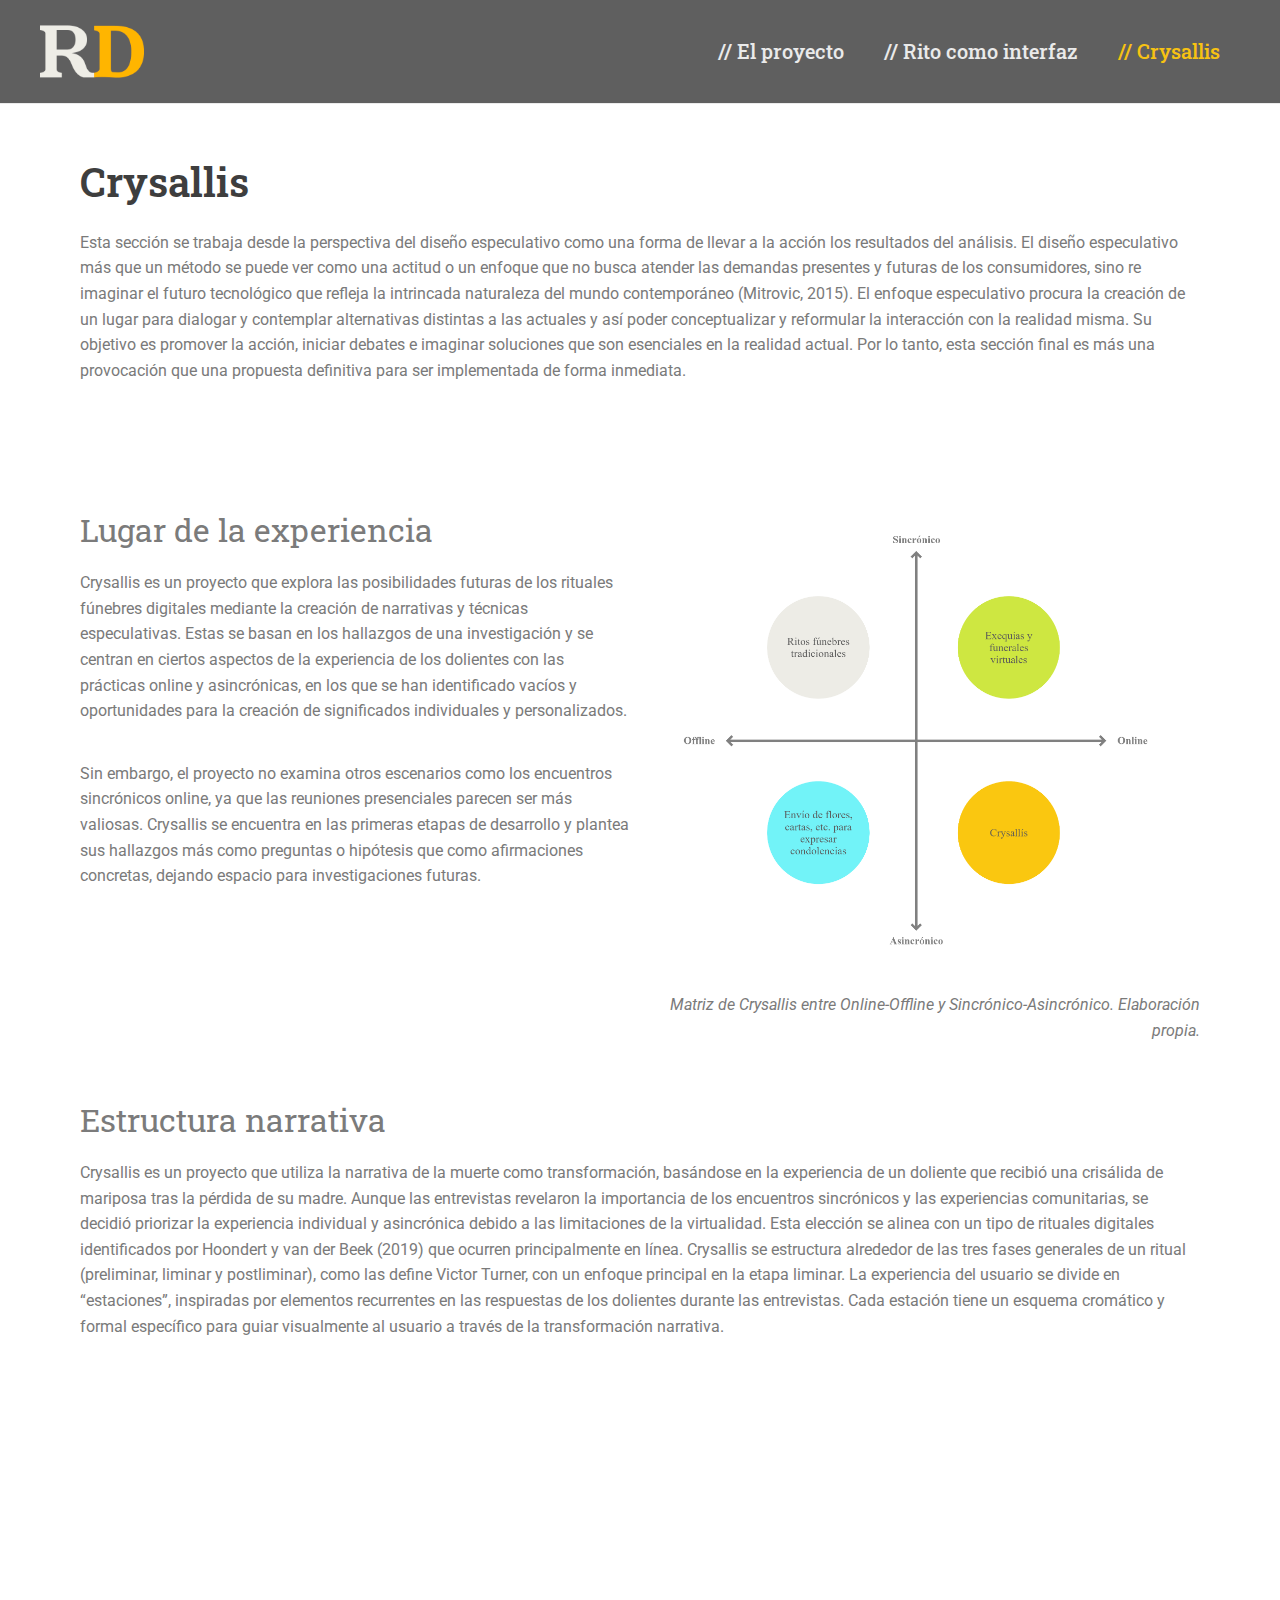
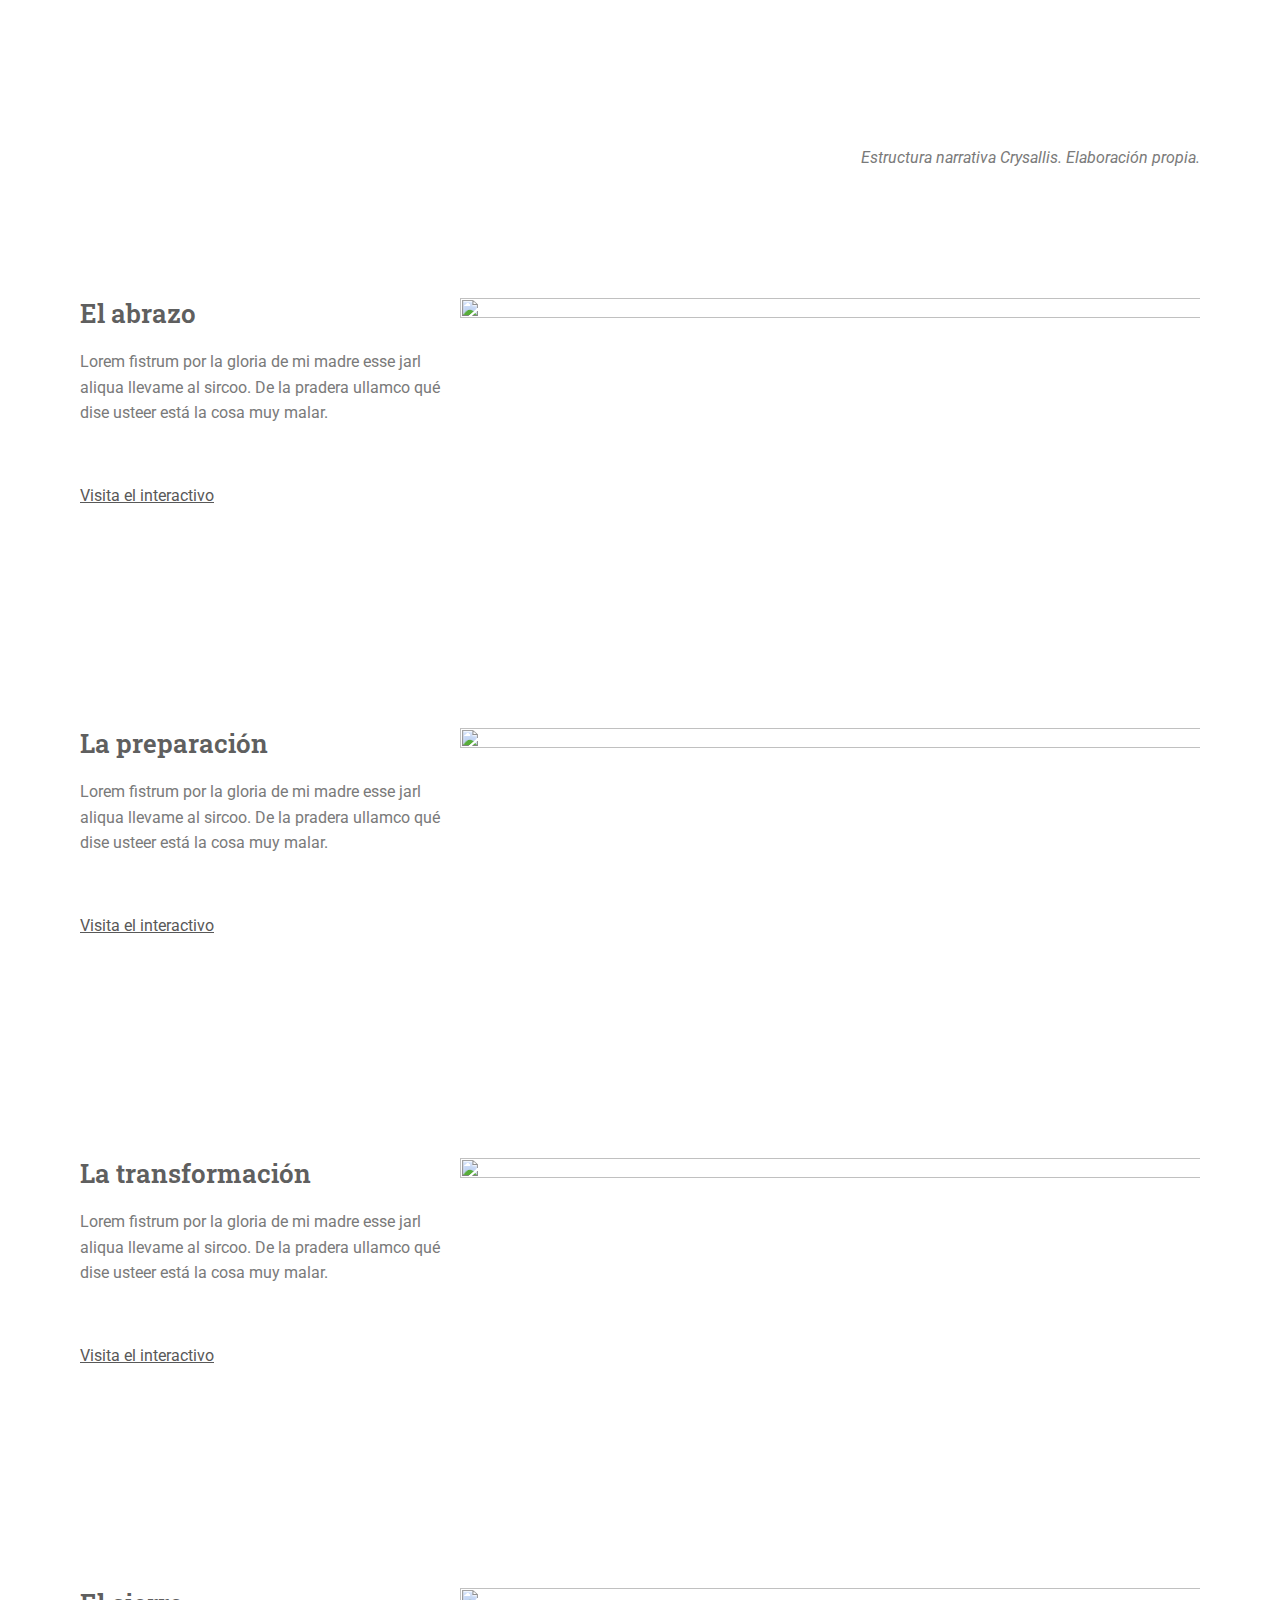
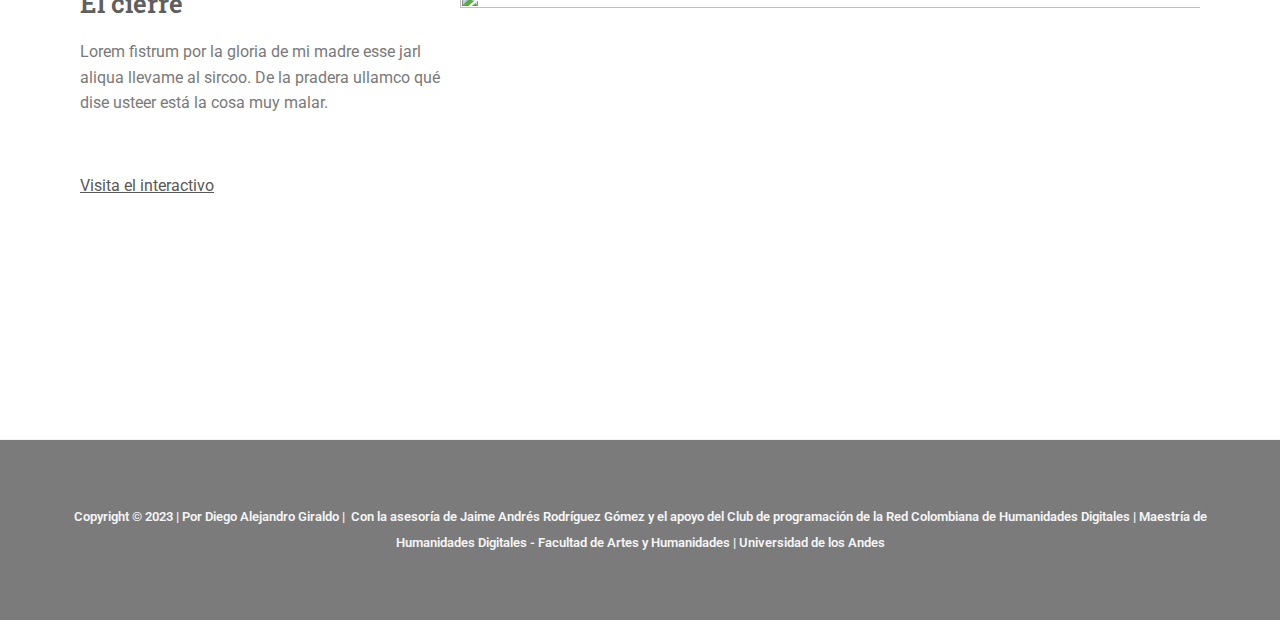
==== commit c23bdc76: "Interfaz y Crysa" ====
--- a/crysallis/index.html
+++ b/crysallis/index.html
@@ -27,7 +27,7 @@
 	padding: 0 !important;
 }</style>
 	<link rel="stylesheet" id="astra-theme-css-css" href="https://ritualesdigitales.github.io/wp-content/themes/astra/assets/css/minified/main.min.css?ver=4.1.5" media="all">
-<style id="astra-theme-css-inline-css">:root{--ast-container-default-xlg-padding:3em;--ast-container-default-lg-padding:3em;--ast-container-default-slg-padding:2em;--ast-container-default-md-padding:3em;--ast-container-default-sm-padding:3em;--ast-container-default-xs-padding:2.4em;--ast-container-default-xxs-padding:1.8em;--ast-code-block-background:#ECEFF3;--ast-comment-inputs-background:#F9FAFB;}html{font-size:100%;}a{color:#585858;}a:hover,a:focus{color:var(--ast-global-color-0);}body,button,input,select,textarea,.ast-button,.ast-custom-button{font-family:Helvetica,Verdana,Arial,sans-serif;font-weight:400;font-size:16px;font-size:1rem;line-height:1.6em;}blockquote{color:var(--ast-global-color-2);}p,.entry-content p{margin-bottom:2.31em;}h1,.entry-content h1,h2,.entry-content h2,h3,.entry-content h3,h4,.entry-content h4,h5,.entry-content h5,h6,.entry-content h6,.site-title,.site-title a{font-family:'Roboto Slab',serif;font-weight:600;}.site-title{font-size:26px;font-size:1.625rem;display:block;}header .custom-logo-link img{max-width:104px;}.astra-logo-svg{width:104px;}.site-header .site-description{font-size:15px;font-size:0.9375rem;display:none;}.entry-title{font-size:26px;font-size:1.625rem;}h1,.entry-content h1{font-size:40px;font-size:2.5rem;font-weight:600;font-family:'Roboto Slab',serif;line-height:1.4em;}h2,.entry-content h2{font-size:32px;font-size:2rem;font-weight:400;font-family:'Roboto Slab',serif;line-height:1.25em;}h3,.entry-content h3{font-size:26px;font-size:1.625rem;font-weight:600;font-family:'Roboto Slab',serif;line-height:1.2em;}h4,.entry-content h4{font-size:24px;font-size:1.5rem;line-height:1.2em;font-weight:600;font-family:'Roboto Slab',serif;}h5,.entry-content h5{font-size:20px;font-size:1.25rem;line-height:1.2em;font-weight:600;font-family:'Roboto Slab',serif;}h6,.entry-content h6{font-size:16px;font-size:1rem;line-height:1.25em;font-weight:600;font-family:'Roboto Slab',serif;}::selection{background-color:var(--ast-global-color-0);color:#000000;}body,h1,.entry-title a,.entry-content h1,h2,.entry-content h2,h3,.entry-content h3,h4,.entry-content h4,h5,.entry-content h5,h6,.entry-content h6{color:var(--ast-global-color-2);}.tagcloud a:hover,.tagcloud a:focus,.tagcloud a.current-item{color:#ffffff;border-color:#585858;background-color:#585858;}input:focus,input[type="text"]:focus,input[type="email"]:focus,input[type="url"]:focus,input[type="password"]:focus,input[type="reset"]:focus,input[type="search"]:focus,textarea:focus{border-color:#585858;}input[type="radio"]:checked,input[type=reset],input[type="checkbox"]:checked,input[type="checkbox"]:hover:checked,input[type="checkbox"]:focus:checked,input[type=range]::-webkit-slider-thumb{border-color:#585858;background-color:#585858;box-shadow:none;}.site-footer a:hover + .post-count,.site-footer a:focus + .post-count{background:#585858;border-color:#585858;}.single .nav-links .nav-previous,.single .nav-links .nav-next{color:#585858;}.entry-meta,.entry-meta *{line-height:1.45;color:#585858;}.entry-meta a:hover,.entry-meta a:hover *,.entry-meta a:focus,.entry-meta a:focus *,.page-links > .page-link,.page-links .page-link:hover,.post-navigation a:hover{color:var(--ast-global-color-0);}#cat option,.secondary .calendar_wrap thead a,.secondary .calendar_wrap thead a:visited{color:#585858;}.secondary .calendar_wrap #today,.ast-progress-val span{background:#585858;}.secondary a:hover + .post-count,.secondary a:focus + .post-count{background:#585858;border-color:#585858;}.calendar_wrap #today > a{color:#ffffff;}.page-links .page-link,.single .post-navigation a{color:#585858;}.ast-archive-title{color:var(--ast-global-color-3);}.widget-title{font-size:22px;font-size:1.375rem;color:var(--ast-global-color-3);}.ast-single-post .entry-content a,.ast-comment-content a:not(.ast-comment-edit-reply-wrap a){text-decoration:underline;}.ast-single-post .wp-block-button .wp-block-button__link,.ast-single-post .elementor-button-wrapper .elementor-button,.ast-single-post .entry-content .uagb-tab a,.ast-single-post .entry-content .uagb-ifb-cta a,.ast-single-post .entry-content .wp-block-uagb-buttons a,.ast-single-post .entry-content .uabb-module-content a,.ast-single-post .entry-content .uagb-post-grid a,.ast-single-post .entry-content .uagb-timeline a,.ast-single-post .entry-content .uagb-toc__wrap a,.ast-single-post .entry-content .uagb-taxomony-box a,.ast-single-post .entry-content .woocommerce a,.entry-content .wp-block-latest-posts > li > a,.ast-single-post .entry-content .wp-block-file__button{text-decoration:none;}a:focus-visible,.ast-menu-toggle:focus-visible,.site .skip-link:focus-visible,.wp-block-loginout input:focus-visible,.wp-block-search.wp-block-search__button-inside .wp-block-search__inside-wrapper,.ast-header-navigation-arrow:focus-visible{outline-style:dotted;outline-color:inherit;outline-width:thin;border-color:transparent;}input:focus,input[type="text"]:focus,input[type="email"]:focus,input[type="url"]:focus,input[type="password"]:focus,input[type="reset"]:focus,input[type="search"]:focus,textarea:focus,.wp-block-search__input:focus,[data-section="section-header-mobile-trigger"] .ast-button-wrap .ast-mobile-menu-trigger-minimal:focus,.ast-mobile-popup-drawer.active .menu-toggle-close:focus,.woocommerce-ordering select.orderby:focus,#ast-scroll-top:focus,.woocommerce a.add_to_cart_button:focus,.woocommerce .button.single_add_to_cart_button:focus{border-style:dotted;border-color:inherit;border-width:thin;outline-color:transparent;}.site-logo-img img{ transition:all 0.2s linear;}.ast-page-builder-template .hentry {margin: 0;}.ast-page-builder-template .site-content > .ast-container {max-width: 100%;padding: 0;}.ast-page-builder-template .site-content #primary {padding: 0;margin: 0;}.ast-page-builder-template .no-results {text-align: center;margin: 4em auto;}.ast-page-builder-template .ast-pagination {padding: 2em;}.ast-page-builder-template .entry-header.ast-no-title.ast-no-thumbnail {margin-top: 0;}.ast-page-builder-template .entry-header.ast-header-without-markup {margin-top: 0;margin-bottom: 0;}.ast-page-builder-template .entry-header.ast-no-title.ast-no-meta {margin-bottom: 0;}.ast-page-builder-template.single .post-navigation {padding-bottom: 2em;}.ast-page-builder-template.single-post .site-content > .ast-container {max-width: 100%;}.ast-page-builder-template .entry-header {margin-top: 2em;margin-left: auto;margin-right: auto;}.ast-page-builder-template .ast-archive-description {margin: 2em auto 0;padding-left: 20px;padding-right: 20px;}.ast-page-builder-template .ast-row {margin-left: 0;margin-right: 0;}.single.ast-page-builder-template .entry-header + .entry-content {margin-bottom: 2em;}@media(min-width: 921px) {.ast-page-builder-template.archive.ast-right-sidebar .ast-row article,.ast-page-builder-template.archive.ast-left-sidebar .ast-row article {padding-left: 0;padding-right: 0;}}@media (max-width:921px){#ast-desktop-header{display:none;}}@media (min-width:921px){#ast-mobile-header{display:none;}}.wp-block-buttons.aligncenter{justify-content:center;}@media (max-width:921px){.ast-theme-transparent-header #primary,.ast-theme-transparent-header #secondary{padding:0;}}@media (max-width:921px){.ast-plain-container.ast-no-sidebar #primary{padding:0;}}.ast-plain-container.ast-no-sidebar #primary{margin-top:0;margin-bottom:0;}.wp-block-button.is-style-outline .wp-block-button__link{border-color:var(--ast-global-color-0);}div.wp-block-button.is-style-outline > .wp-block-button__link:not(.has-text-color),div.wp-block-button.wp-block-button__link.is-style-outline:not(.has-text-color){color:var(--ast-global-color-0);}.wp-block-button.is-style-outline .wp-block-button__link:hover,div.wp-block-button.is-style-outline .wp-block-button__link:focus,div.wp-block-button.is-style-outline > .wp-block-button__link:not(.has-text-color):hover,div.wp-block-button.wp-block-button__link.is-style-outline:not(.has-text-color):hover{color:#000000;background-color:var(--ast-global-color-0);border-color:var(--ast-global-color-0);}.post-page-numbers.current .page-link,.ast-pagination .page-numbers.current{color:#000000;border-color:var(--ast-global-color-0);background-color:var(--ast-global-color-0);border-radius:2px;}h1.widget-title{font-weight:600;}h2.widget-title{font-weight:400;}h3.widget-title{font-weight:600;}#page{display:flex;flex-direction:column;min-height:100vh;}.ast-404-layout-1 h1.page-title{color:var(--ast-global-color-2);}.single .post-navigation a{line-height:1em;height:inherit;}.error-404 .page-sub-title{font-size:1.5rem;font-weight:inherit;}.search .site-content .content-area .search-form{margin-bottom:0;}#page .site-content{flex-grow:1;}.widget{margin-bottom:3.5em;}#secondary li{line-height:1.5em;}#secondary .wp-block-group h2{margin-bottom:0.7em;}#secondary h2{font-size:1.7rem;}.ast-separate-container .ast-article-post,.ast-separate-container .ast-article-single,.ast-separate-container .ast-comment-list li.depth-1,.ast-separate-container .comment-respond{padding:3em;}.ast-separate-container .ast-comment-list li.depth-1,.hentry{margin-bottom:2em;}.ast-separate-container .ast-archive-description,.ast-separate-container .ast-author-box{background-color:var(--ast-global-color-5);border-bottom:1px solid var(--ast-border-color);}.ast-separate-container .comments-title{padding:2em 2em 0 2em;}.ast-page-builder-template .comment-form-textarea,.ast-comment-formwrap .ast-grid-common-col{padding:0;}.ast-comment-formwrap{padding:0 20px;display:inline-flex;column-gap:20px;}.archive.ast-page-builder-template .entry-header{margin-top:2em;}.ast-page-builder-template .ast-comment-formwrap{width:100%;}.entry-title{margin-bottom:0.5em;}.ast-archive-description p{font-size:inherit;font-weight:inherit;line-height:inherit;}@media (min-width:921px){.ast-left-sidebar.ast-page-builder-template #secondary,.archive.ast-right-sidebar.ast-page-builder-template .site-main{padding-left:20px;padding-right:20px;}}@media (max-width:544px){.ast-comment-formwrap.ast-row{column-gap:10px;display:inline-block;}#ast-commentform .ast-grid-common-col{position:relative;width:100%;}}@media (min-width:1201px){.ast-separate-container .ast-article-post,.ast-separate-container .ast-article-single,.ast-separate-container .ast-author-box,.ast-separate-container .ast-404-layout-1,.ast-separate-container .no-results{padding:3em;}}@media (max-width:921px){.ast-separate-container #primary,.ast-separate-container #secondary{padding:1.5em 0;}#primary,#secondary{padding:1.5em 0;margin:0;}.ast-left-sidebar #content > .ast-container{display:flex;flex-direction:column-reverse;width:100%;}}@media (min-width:922px){.ast-separate-container.ast-right-sidebar #primary,.ast-separate-container.ast-left-sidebar #primary{border:0;}.search-no-results.ast-separate-container #primary{margin-bottom:4em;}}.wp-block-button .wp-block-button__link{color:#000000;}.wp-block-button .wp-block-button__link:hover,.wp-block-button .wp-block-button__link:focus{color:#000000;background-color:var(--ast-global-color-0);border-color:var(--ast-global-color-0);}.elementor-widget-heading h1.elementor-heading-title{line-height:1.4em;}.elementor-widget-heading h2.elementor-heading-title{line-height:1.25em;}.elementor-widget-heading h3.elementor-heading-title{line-height:1.2em;}.elementor-widget-heading h4.elementor-heading-title{line-height:1.2em;}.elementor-widget-heading h5.elementor-heading-title{line-height:1.2em;}.elementor-widget-heading h6.elementor-heading-title{line-height:1.25em;}.wp-block-button .wp-block-button__link,.wp-block-search .wp-block-search__button,body .wp-block-file .wp-block-file__button{border-color:var(--ast-global-color-0);background-color:var(--ast-global-color-0);color:#000000;font-family:inherit;font-weight:500;line-height:1em;font-size:16px;font-size:1rem;padding-top:15px;padding-right:30px;padding-bottom:15px;padding-left:30px;}@media (max-width:921px){.wp-block-button .wp-block-button__link,.wp-block-search .wp-block-search__button,body .wp-block-file .wp-block-file__button{padding-top:14px;padding-right:28px;padding-bottom:14px;padding-left:28px;}}@media (max-width:544px){.wp-block-button .wp-block-button__link,.wp-block-search .wp-block-search__button,body .wp-block-file .wp-block-file__button{padding-top:12px;padding-right:24px;padding-bottom:12px;padding-left:24px;}}.menu-toggle,button,.ast-button,.ast-custom-button,.button,input#submit,input[type="button"],input[type="submit"],input[type="reset"],form[CLASS*="wp-block-search__"].wp-block-search .wp-block-search__inside-wrapper .wp-block-search__button,body .wp-block-file .wp-block-file__button,.search .search-submit,.woocommerce a.button,.woocommerce button.button,.woocommerce .woocommerce-message a.button,.woocommerce #respond input#submit.alt,.woocommerce input.button.alt,.woocommerce input.button,.woocommerce input.button:disabled,.woocommerce input.button:disabled[disabled],.woocommerce input.button:disabled:hover,.woocommerce input.button:disabled[disabled]:hover,.woocommerce #respond input#submit,.woocommerce button.button.alt.disabled,.wc-block-grid__products .wc-block-grid__product .wp-block-button__link,.wc-block-grid__product-onsale,[CLASS*="wc-block"] button,.woocommerce-js .astra-cart-drawer .astra-cart-drawer-content .woocommerce-mini-cart__buttons .button:not(.checkout):not(.ast-continue-shopping),.woocommerce-js .astra-cart-drawer .astra-cart-drawer-content .woocommerce-mini-cart__buttons a.checkout,.woocommerce button.button.alt.disabled.wc-variation-selection-needed{border-style:solid;border-top-width:0;border-right-width:0;border-left-width:0;border-bottom-width:0;color:#000000;border-color:var(--ast-global-color-0);background-color:var(--ast-global-color-0);padding-top:15px;padding-right:30px;padding-bottom:15px;padding-left:30px;font-family:inherit;font-weight:500;font-size:16px;font-size:1rem;line-height:1em;}button:focus,.menu-toggle:hover,button:hover,.ast-button:hover,.ast-custom-button:hover .button:hover,.ast-custom-button:hover ,input[type=reset]:hover,input[type=reset]:focus,input#submit:hover,input#submit:focus,input[type="button"]:hover,input[type="button"]:focus,input[type="submit"]:hover,input[type="submit"]:focus,form[CLASS*="wp-block-search__"].wp-block-search .wp-block-search__inside-wrapper .wp-block-search__button:hover,form[CLASS*="wp-block-search__"].wp-block-search .wp-block-search__inside-wrapper .wp-block-search__button:focus,body .wp-block-file .wp-block-file__button:hover,body .wp-block-file .wp-block-file__button:focus,.woocommerce a.button:hover,.woocommerce button.button:hover,.woocommerce .woocommerce-message a.button:hover,.woocommerce #respond input#submit:hover,.woocommerce #respond input#submit.alt:hover,.woocommerce input.button.alt:hover,.woocommerce input.button:hover,.woocommerce button.button.alt.disabled:hover,.wc-block-grid__products .wc-block-grid__product .wp-block-button__link:hover,[CLASS*="wc-block"] button:hover,.woocommerce-js .astra-cart-drawer .astra-cart-drawer-content .woocommerce-mini-cart__buttons .button:not(.checkout):not(.ast-continue-shopping):hover,.woocommerce-js .astra-cart-drawer .astra-cart-drawer-content .woocommerce-mini-cart__buttons a.checkout:hover,.woocommerce button.button.alt.disabled.wc-variation-selection-needed:hover{color:#000000;background-color:var(--ast-global-color-0);border-color:var(--ast-global-color-0);}form[CLASS*="wp-block-search__"].wp-block-search .wp-block-search__inside-wrapper .wp-block-search__button.has-icon{padding-top:calc(15px - 3px);padding-right:calc(30px - 3px);padding-bottom:calc(15px - 3px);padding-left:calc(30px - 3px);}@media (max-width:921px){.menu-toggle,button,.ast-button,.ast-custom-button,.button,input#submit,input[type="button"],input[type="submit"],input[type="reset"],form[CLASS*="wp-block-search__"].wp-block-search .wp-block-search__inside-wrapper .wp-block-search__button,body .wp-block-file .wp-block-file__button,.search .search-submit,.woocommerce a.button,.woocommerce button.button,.woocommerce .woocommerce-message a.button,.woocommerce #respond input#submit.alt,.woocommerce input.button.alt,.woocommerce input.button,.woocommerce input.button:disabled,.woocommerce input.button:disabled[disabled],.woocommerce input.button:disabled:hover,.woocommerce input.button:disabled[disabled]:hover,.woocommerce #respond input#submit,.woocommerce button.button.alt.disabled,.wc-block-grid__products .wc-block-grid__product .wp-block-button__link,.wc-block-grid__product-onsale,[CLASS*="wc-block"] button,.woocommerce-js .astra-cart-drawer .astra-cart-drawer-content .woocommerce-mini-cart__buttons .button:not(.checkout):not(.ast-continue-shopping),.woocommerce-js .astra-cart-drawer .astra-cart-drawer-content .woocommerce-mini-cart__buttons a.checkout,.woocommerce button.button.alt.disabled.wc-variation-selection-needed{padding-top:14px;padding-right:28px;padding-bottom:14px;padding-left:28px;}}@media (max-width:544px){.menu-toggle,button,.ast-button,.ast-custom-button,.button,input#submit,input[type="button"],input[type="submit"],input[type="reset"],form[CLASS*="wp-block-search__"].wp-block-search .wp-block-search__inside-wrapper .wp-block-search__button,body .wp-block-file .wp-block-file__button,.search .search-submit,.woocommerce a.button,.woocommerce button.button,.woocommerce .woocommerce-message a.button,.woocommerce #respond input#submit.alt,.woocommerce input.button.alt,.woocommerce input.button,.woocommerce input.button:disabled,.woocommerce input.button:disabled[disabled],.woocommerce input.button:disabled:hover,.woocommerce input.button:disabled[disabled]:hover,.woocommerce #respond input#submit,.woocommerce button.button.alt.disabled,.wc-block-grid__products .wc-block-grid__product .wp-block-button__link,.wc-block-grid__product-onsale,[CLASS*="wc-block"] button,.woocommerce-js .astra-cart-drawer .astra-cart-drawer-content .woocommerce-mini-cart__buttons .button:not(.checkout):not(.ast-continue-shopping),.woocommerce-js .astra-cart-drawer .astra-cart-drawer-content .woocommerce-mini-cart__buttons a.checkout,.woocommerce button.button.alt.disabled.wc-variation-selection-needed{padding-top:12px;padding-right:24px;padding-bottom:12px;padding-left:24px;}}@media (max-width:921px){.ast-mobile-header-stack .main-header-bar .ast-search-menu-icon{display:inline-block;}.ast-header-break-point.ast-header-custom-item-outside .ast-mobile-header-stack .main-header-bar .ast-search-icon{margin:0;}.ast-comment-avatar-wrap img{max-width:2.5em;}.ast-separate-container .ast-comment-list li.depth-1{padding:1.5em 2.14em;}.ast-separate-container .comment-respond{padding:2em 2.14em;}.ast-comment-meta{padding:0 1.8888em 1.3333em;}}@media (min-width:544px){.ast-container{max-width:100%;}}@media (max-width:544px){.ast-separate-container .ast-article-post,.ast-separate-container .ast-article-single,.ast-separate-container .comments-title,.ast-separate-container .ast-archive-description{padding:1.5em 1em;}.ast-separate-container #content .ast-container{padding-left:0.54em;padding-right:0.54em;}.ast-separate-container .ast-comment-list li.depth-1{padding:1.5em 1em;margin-bottom:1.5em;}.ast-separate-container .ast-comment-list .bypostauthor{padding:.5em;}.ast-search-menu-icon.ast-dropdown-active .search-field{width:170px;}}.ast-separate-container{background-color:var(--ast-global-color-5);;background-image:none;;}@media (max-width:921px){.site-title{display:block;}.site-header .site-description{display:none;}.entry-title{font-size:30px;}h1,.entry-content h1{font-size:30px;}h2,.entry-content h2{font-size:25px;}h3,.entry-content h3{font-size:20px;}}@media (max-width:544px){.site-title{display:block;}.site-header .site-description{display:none;}.entry-title{font-size:30px;}h1,.entry-content h1{font-size:30px;}h2,.entry-content h2{font-size:25px;}h3,.entry-content h3{font-size:20px;}}@media (max-width:921px){html{font-size:91.2%;}}@media (max-width:544px){html{font-size:91.2%;}}@media (min-width:922px){.ast-container{max-width:1240px;}}@media (min-width:922px){.site-content .ast-container{display:flex;}}@media (max-width:921px){.site-content .ast-container{flex-direction:column;}}@media (min-width:922px){.main-header-menu .sub-menu .menu-item.ast-left-align-sub-menu:hover > .sub-menu,.main-header-menu .sub-menu .menu-item.ast-left-align-sub-menu.focus > .sub-menu{margin-left:-0px;}}blockquote,cite {font-style: initial;}.wp-block-file {display: flex;align-items: center;flex-wrap: wrap;justify-content: space-between;}.wp-block-pullquote {border: none;}.wp-block-pullquote blockquote::before {content: "\201D";font-family: "Helvetica",sans-serif;display: flex;transform: rotate( 180deg );font-size: 6rem;font-style: normal;line-height: 1;font-weight: bold;align-items: center;justify-content: center;}.has-text-align-right > blockquote::before {justify-content: flex-start;}.has-text-align-left > blockquote::before {justify-content: flex-end;}figure.wp-block-pullquote.is-style-solid-color blockquote {max-width: 100%;text-align: inherit;}html body {--wp--custom--ast-default-block-top-padding: 3em;--wp--custom--ast-default-block-right-padding: 3em;--wp--custom--ast-default-block-bottom-padding: 3em;--wp--custom--ast-default-block-left-padding: 3em;--wp--custom--ast-container-width: 1200px;--wp--custom--ast-content-width-size: 1200px;--wp--custom--ast-wide-width-size: calc(1200px + var(--wp--custom--ast-default-block-left-padding) + var(--wp--custom--ast-default-block-right-padding));}.ast-narrow-container {--wp--custom--ast-content-width-size: 750px;--wp--custom--ast-wide-width-size: 750px;}@media(max-width: 921px) {html body {--wp--custom--ast-default-block-top-padding: 3em;--wp--custom--ast-default-block-right-padding: 2em;--wp--custom--ast-default-block-bottom-padding: 3em;--wp--custom--ast-default-block-left-padding: 2em;}}@media(max-width: 544px) {html body {--wp--custom--ast-default-block-top-padding: 3em;--wp--custom--ast-default-block-right-padding: 1.5em;--wp--custom--ast-default-block-bottom-padding: 3em;--wp--custom--ast-default-block-left-padding: 1.5em;}}.entry-content > .wp-block-group,.entry-content > .wp-block-cover,.entry-content > .wp-block-columns {padding-top: var(--wp--custom--ast-default-block-top-padding);padding-right: var(--wp--custom--ast-default-block-right-padding);padding-bottom: var(--wp--custom--ast-default-block-bottom-padding);padding-left: var(--wp--custom--ast-default-block-left-padding);}.ast-plain-container.ast-no-sidebar .entry-content > .alignfull,.ast-page-builder-template .ast-no-sidebar .entry-content > .alignfull {margin-left: calc( -50vw + 50%);margin-right: calc( -50vw + 50%);max-width: 100vw;width: 100vw;}.ast-plain-container.ast-no-sidebar .entry-content .alignfull .alignfull,.ast-page-builder-template.ast-no-sidebar .entry-content .alignfull .alignfull,.ast-plain-container.ast-no-sidebar .entry-content .alignfull .alignwide,.ast-page-builder-template.ast-no-sidebar .entry-content .alignfull .alignwide,.ast-plain-container.ast-no-sidebar .entry-content .alignwide .alignfull,.ast-page-builder-template.ast-no-sidebar .entry-content .alignwide .alignfull,.ast-plain-container.ast-no-sidebar .entry-content .alignwide .alignwide,.ast-page-builder-template.ast-no-sidebar .entry-content .alignwide .alignwide,.ast-plain-container.ast-no-sidebar .entry-content .wp-block-column .alignfull,.ast-page-builder-template.ast-no-sidebar .entry-content .wp-block-column .alignfull,.ast-plain-container.ast-no-sidebar .entry-content .wp-block-column .alignwide,.ast-page-builder-template.ast-no-sidebar .entry-content .wp-block-column .alignwide {margin-left: auto;margin-right: auto;width: 100%;}[ast-blocks-layout] .wp-block-separator:not(.is-style-dots) {height: 0;}[ast-blocks-layout] .wp-block-separator {margin: 20px auto;}[ast-blocks-layout] .wp-block-separator:not(.is-style-wide):not(.is-style-dots) {max-width: 100px;}[ast-blocks-layout] .wp-block-separator.has-background {padding: 0;}.entry-content[ast-blocks-layout] > * {max-width: var(--wp--custom--ast-content-width-size);margin-left: auto;margin-right: auto;}.entry-content[ast-blocks-layout] > .alignwide {max-width: var(--wp--custom--ast-wide-width-size);}.entry-content[ast-blocks-layout] .alignfull {max-width: none;}.entry-content .wp-block-columns {margin-bottom: 0;}blockquote {margin: 1.5em;border: none;}.wp-block-quote:not(.has-text-align-right):not(.has-text-align-center) {border-left: 5px solid rgba(0,0,0,0.05);}.has-text-align-right > blockquote,blockquote.has-text-align-right {border-right: 5px solid rgba(0,0,0,0.05);}.has-text-align-left > blockquote,blockquote.has-text-align-left {border-left: 5px solid rgba(0,0,0,0.05);}.wp-block-site-tagline,.wp-block-latest-posts .read-more {margin-top: 15px;}.wp-block-loginout p label {display: block;}.wp-block-loginout p:not(.login-remember):not(.login-submit) input {width: 100%;}.wp-block-loginout input:focus {border-color: transparent;}.wp-block-loginout input:focus {outline: thin dotted;}.entry-content .wp-block-media-text .wp-block-media-text__content {padding: 0 0 0 8%;}.entry-content .wp-block-media-text.has-media-on-the-right .wp-block-media-text__content {padding: 0 8% 0 0;}.entry-content .wp-block-media-text.has-background .wp-block-media-text__content {padding: 8%;}.entry-content .wp-block-cover:not([class*="background-color"]) .wp-block-cover__inner-container,.entry-content .wp-block-cover:not([class*="background-color"]) .wp-block-cover-image-text,.entry-content .wp-block-cover:not([class*="background-color"]) .wp-block-cover-text,.entry-content .wp-block-cover-image:not([class*="background-color"]) .wp-block-cover__inner-container,.entry-content .wp-block-cover-image:not([class*="background-color"]) .wp-block-cover-image-text,.entry-content .wp-block-cover-image:not([class*="background-color"]) .wp-block-cover-text {color: var(--ast-global-color-5);}.wp-block-loginout .login-remember input {width: 1.1rem;height: 1.1rem;margin: 0 5px 4px 0;vertical-align: middle;}.wp-block-latest-posts > li > *:first-child,.wp-block-latest-posts:not(.is-grid) > li:first-child {margin-top: 0;}.wp-block-search__inside-wrapper .wp-block-search__input {padding: 0 10px;color: var(--ast-global-color-3);background: var(--ast-global-color-5);border-color: var(--ast-border-color);}.wp-block-latest-posts .read-more {margin-bottom: 1.5em;}.wp-block-search__no-button .wp-block-search__inside-wrapper .wp-block-search__input {padding-top: 5px;padding-bottom: 5px;}.wp-block-latest-posts .wp-block-latest-posts__post-date,.wp-block-latest-posts .wp-block-latest-posts__post-author {font-size: 1rem;}.wp-block-latest-posts > li > *,.wp-block-latest-posts:not(.is-grid) > li {margin-top: 12px;margin-bottom: 12px;}.ast-page-builder-template .entry-content[ast-blocks-layout] > *,.ast-page-builder-template .entry-content[ast-blocks-layout] > .alignfull > * {max-width: none;}.ast-page-builder-template .entry-content[ast-blocks-layout] > .alignwide > * {max-width: var(--wp--custom--ast-wide-width-size);}.ast-page-builder-template .entry-content[ast-blocks-layout] > .inherit-container-width > *,.ast-page-builder-template .entry-content[ast-blocks-layout] > * > *,.entry-content[ast-blocks-layout] > .wp-block-cover .wp-block-cover__inner-container {max-width: var(--wp--custom--ast-content-width-size);margin-left: auto;margin-right: auto;}.entry-content[ast-blocks-layout] .wp-block-cover:not(.alignleft):not(.alignright) {width: auto;}@media(max-width: 1200px) {.ast-separate-container .entry-content > .alignfull,.ast-separate-container .entry-content[ast-blocks-layout] > .alignwide,.ast-plain-container .entry-content[ast-blocks-layout] > .alignwide,.ast-plain-container .entry-content .alignfull {margin-left: calc(-1 * min(var(--ast-container-default-xlg-padding),20px)) ;margin-right: calc(-1 * min(var(--ast-container-default-xlg-padding),20px));}}@media(min-width: 1201px) {.ast-separate-container .entry-content > .alignfull {margin-left: calc(-1 * var(--ast-container-default-xlg-padding) );margin-right: calc(-1 * var(--ast-container-default-xlg-padding) );}.ast-separate-container .entry-content[ast-blocks-layout] > .alignwide,.ast-plain-container .entry-content[ast-blocks-layout] > .alignwide {margin-left: calc(-1 * var(--wp--custom--ast-default-block-left-padding) );margin-right: calc(-1 * var(--wp--custom--ast-default-block-right-padding) );}}@media(min-width: 921px) {.ast-separate-container .entry-content .wp-block-group.alignwide:not(.inherit-container-width) > :where(:not(.alignleft):not(.alignright)),.ast-plain-container .entry-content .wp-block-group.alignwide:not(.inherit-container-width) > :where(:not(.alignleft):not(.alignright)) {max-width: calc( var(--wp--custom--ast-content-width-size) + 80px );}.ast-plain-container.ast-right-sidebar .entry-content[ast-blocks-layout] .alignfull,.ast-plain-container.ast-left-sidebar .entry-content[ast-blocks-layout] .alignfull {margin-left: -60px;margin-right: -60px;}}@media(min-width: 544px) {.entry-content > .alignleft {margin-right: 20px;}.entry-content > .alignright {margin-left: 20px;}}@media (max-width:544px){.wp-block-columns .wp-block-column:not(:last-child){margin-bottom:20px;}.wp-block-latest-posts{margin:0;}}@media( max-width: 600px ) {.entry-content .wp-block-media-text .wp-block-media-text__content,.entry-content .wp-block-media-text.has-media-on-the-right .wp-block-media-text__content {padding: 8% 0 0;}.entry-content .wp-block-media-text.has-background .wp-block-media-text__content {padding: 8%;}}.ast-separate-container .entry-content .uagb-is-root-container {padding-left: 0;}.ast-page-builder-template .entry-header {padding-left: 0;}@media(min-width: 1201px) {.ast-separate-container .entry-content > .uagb-is-root-container {margin-left: 0;margin-right: 0;}}.ast-narrow-container .site-content .wp-block-uagb-image--align-full .wp-block-uagb-image__figure {max-width: 100%;margin-left: auto;margin-right: auto;}.entry-content ul,.entry-content ol {padding: revert;margin: revert;}:root .has-ast-global-color-0-color{color:var(--ast-global-color-0);}:root .has-ast-global-color-0-background-color{background-color:var(--ast-global-color-0);}:root .wp-block-button .has-ast-global-color-0-color{color:var(--ast-global-color-0);}:root .wp-block-button .has-ast-global-color-0-background-color{background-color:var(--ast-global-color-0);}:root .has-ast-global-color-1-color{color:var(--ast-global-color-1);}:root .has-ast-global-color-1-background-color{background-color:var(--ast-global-color-1);}:root .wp-block-button .has-ast-global-color-1-color{color:var(--ast-global-color-1);}:root .wp-block-button .has-ast-global-color-1-background-color{background-color:var(--ast-global-color-1);}:root .has-ast-global-color-2-color{color:var(--ast-global-color-2);}:root .has-ast-global-color-2-background-color{background-color:var(--ast-global-color-2);}:root .wp-block-button .has-ast-global-color-2-color{color:var(--ast-global-color-2);}:root .wp-block-button .has-ast-global-color-2-background-color{background-color:var(--ast-global-color-2);}:root .has-ast-global-color-3-color{color:var(--ast-global-color-3);}:root .has-ast-global-color-3-background-color{background-color:var(--ast-global-color-3);}:root .wp-block-button .has-ast-global-color-3-color{color:var(--ast-global-color-3);}:root .wp-block-button .has-ast-global-color-3-background-color{background-color:var(--ast-global-color-3);}:root .has-ast-global-color-4-color{color:var(--ast-global-color-4);}:root .has-ast-global-color-4-background-color{background-color:var(--ast-global-color-4);}:root .wp-block-button .has-ast-global-color-4-color{color:var(--ast-global-color-4);}:root .wp-block-button .has-ast-global-color-4-background-color{background-color:var(--ast-global-color-4);}:root .has-ast-global-color-5-color{color:var(--ast-global-color-5);}:root .has-ast-global-color-5-background-color{background-color:var(--ast-global-color-5);}:root .wp-block-button .has-ast-global-color-5-color{color:var(--ast-global-color-5);}:root .wp-block-button .has-ast-global-color-5-background-color{background-color:var(--ast-global-color-5);}:root .has-ast-global-color-6-color{color:var(--ast-global-color-6);}:root .has-ast-global-color-6-background-color{background-color:var(--ast-global-color-6);}:root .wp-block-button .has-ast-global-color-6-color{color:var(--ast-global-color-6);}:root .wp-block-button .has-ast-global-color-6-background-color{background-color:var(--ast-global-color-6);}:root .has-ast-global-color-7-color{color:var(--ast-global-color-7);}:root .has-ast-global-color-7-background-color{background-color:var(--ast-global-color-7);}:root .wp-block-button .has-ast-global-color-7-color{color:var(--ast-global-color-7);}:root .wp-block-button .has-ast-global-color-7-background-color{background-color:var(--ast-global-color-7);}:root .has-ast-global-color-8-color{color:var(--ast-global-color-8);}:root .has-ast-global-color-8-background-color{background-color:var(--ast-global-color-8);}:root .wp-block-button .has-ast-global-color-8-color{color:var(--ast-global-color-8);}:root .wp-block-button .has-ast-global-color-8-background-color{background-color:var(--ast-global-color-8);}:root{--ast-global-color-0:#f7c212;--ast-global-color-1:#7b7b7b;--ast-global-color-2:#5f5f5f;--ast-global-color-3:#3e3e3e;--ast-global-color-4:#F5F5F5;--ast-global-color-5:#FFFFFF;--ast-global-color-6:#F2F5F7;--ast-global-color-7:#424242;--ast-global-color-8:#000000;}:root {--ast-border-color : var(--ast-global-color-6);}.ast-single-entry-banner {-js-display: flex;display: flex;flex-direction: column;justify-content: center;text-align: center;position: relative;background: #eeeeee;}.ast-single-entry-banner[data-banner-layout="layout-1"] {max-width: 1200px;background: inherit;padding: 20px 0;}.ast-single-entry-banner[data-banner-width-type="custom"] {margin: 0 auto;width: 100%;}.ast-single-entry-banner + .site-content .entry-header {margin-bottom: 0;}header.entry-header .entry-title{font-weight:600;font-size:32px;font-size:2rem;}header.entry-header > *:not(:last-child){margin-bottom:10px;}.ast-archive-entry-banner {-js-display: flex;display: flex;flex-direction: column;justify-content: center;text-align: center;position: relative;background: #eeeeee;}.ast-archive-entry-banner[data-banner-width-type="custom"] {margin: 0 auto;width: 100%;}.ast-archive-entry-banner[data-banner-layout="layout-1"] {background: inherit;padding: 20px 0;text-align: left;}body.archive .ast-archive-description{max-width:1200px;width:100%;text-align:left;padding-top:3em;padding-right:3em;padding-bottom:3em;padding-left:3em;}body.archive .ast-archive-description .ast-archive-title,body.archive .ast-archive-description .ast-archive-title *{font-weight:600;font-size:32px;font-size:2rem;}body.archive .ast-archive-description > *:not(:last-child){margin-bottom:10px;}@media (max-width:921px){body.archive .ast-archive-description{text-align:left;}}@media (max-width:544px){body.archive .ast-archive-description{text-align:left;}}.ast-breadcrumbs .trail-browse,.ast-breadcrumbs .trail-items,.ast-breadcrumbs .trail-items li{display:inline-block;margin:0;padding:0;border:none;background:inherit;text-indent:0;text-decoration:none;}.ast-breadcrumbs .trail-browse{font-size:inherit;font-style:inherit;font-weight:inherit;color:inherit;}.ast-breadcrumbs .trail-items{list-style:none;}.trail-items li::after{padding:0 0.3em;content:"\00bb";}.trail-items li:last-of-type::after{display:none;}h1,.entry-content h1,h2,.entry-content h2,h3,.entry-content h3,h4,.entry-content h4,h5,.entry-content h5,h6,.entry-content h6{color:var(--ast-global-color-3);}.entry-title a{color:var(--ast-global-color-3);}@media (max-width:921px){.ast-builder-grid-row-container.ast-builder-grid-row-tablet-3-firstrow .ast-builder-grid-row > *:first-child,.ast-builder-grid-row-container.ast-builder-grid-row-tablet-3-lastrow .ast-builder-grid-row > *:last-child{grid-column:1 / -1;}}@media (max-width:544px){.ast-builder-grid-row-container.ast-builder-grid-row-mobile-3-firstrow .ast-builder-grid-row > *:first-child,.ast-builder-grid-row-container.ast-builder-grid-row-mobile-3-lastrow .ast-builder-grid-row > *:last-child{grid-column:1 / -1;}}.ast-builder-layout-element[data-section="title_tagline"]{display:flex;}@media (max-width:921px){.ast-header-break-point .ast-builder-layout-element[data-section="title_tagline"]{display:flex;}}@media (max-width:544px){.ast-header-break-point .ast-builder-layout-element[data-section="title_tagline"]{display:flex;}}.ast-builder-menu-1{font-family:'Roboto Slab',serif;font-weight:500;}.ast-builder-menu-1 .menu-item > .menu-link{font-size:20px;font-size:1.25rem;color:#eaeaea;}.ast-builder-menu-1 .menu-item > .ast-menu-toggle{color:#eaeaea;}.ast-builder-menu-1 .menu-item:hover > .menu-link,.ast-builder-menu-1 .inline-on-mobile .menu-item:hover > .ast-menu-toggle{color:var(--ast-global-color-0);}.ast-builder-menu-1 .menu-item:hover > .ast-menu-toggle{color:var(--ast-global-color-0);}.ast-builder-menu-1 .menu-item.current-menu-item > .menu-link,.ast-builder-menu-1 .inline-on-mobile .menu-item.current-menu-item > .ast-menu-toggle,.ast-builder-menu-1 .current-menu-ancestor > .menu-link{color:var(--ast-global-color-0);}.ast-builder-menu-1 .menu-item.current-menu-item > .ast-menu-toggle{color:var(--ast-global-color-0);}.ast-builder-menu-1 .sub-menu,.ast-builder-menu-1 .inline-on-mobile .sub-menu{border-top-width:2px;border-bottom-width:0px;border-right-width:0px;border-left-width:0px;border-color:var(--ast-global-color-0);border-style:solid;}.ast-builder-menu-1 .main-header-menu > .menu-item > .sub-menu,.ast-builder-menu-1 .main-header-menu > .menu-item > .astra-full-megamenu-wrapper{margin-top:0px;}.ast-desktop .ast-builder-menu-1 .main-header-menu > .menu-item > .sub-menu:before,.ast-desktop .ast-builder-menu-1 .main-header-menu > .menu-item > .astra-full-megamenu-wrapper:before{height:calc( 0px + 5px );}.ast-desktop .ast-builder-menu-1 .menu-item .sub-menu .menu-link{border-style:none;}@media (max-width:921px){.ast-header-break-point .ast-builder-menu-1 .menu-item.menu-item-has-children > .ast-menu-toggle{top:0;}.ast-builder-menu-1 .menu-item-has-children > .menu-link:after{content:unset;}.ast-builder-menu-1 .main-header-menu > .menu-item > .sub-menu,.ast-builder-menu-1 .main-header-menu > .menu-item > .astra-full-megamenu-wrapper{margin-top:0;}}@media (max-width:544px){.ast-header-break-point .ast-builder-menu-1 .menu-item.menu-item-has-children > .ast-menu-toggle{top:0;}.ast-builder-menu-1 .main-header-menu > .menu-item > .sub-menu,.ast-builder-menu-1 .main-header-menu > .menu-item > .astra-full-megamenu-wrapper{margin-top:0;}}.ast-builder-menu-1{display:flex;}@media (max-width:921px){.ast-header-break-point .ast-builder-menu-1{display:flex;}}@media (max-width:544px){.ast-header-break-point .ast-builder-menu-1{display:flex;}}.site-below-footer-wrap{padding-top:20px;padding-bottom:20px;}.site-below-footer-wrap[data-section="section-below-footer-builder"]{background-color:var(--ast-global-color-1);;background-image:none;;min-height:181px;border-style:solid;border-width:0px;border-top-width:1px;border-top-color:var(--ast-global-color-6);}.site-below-footer-wrap[data-section="section-below-footer-builder"] .ast-builder-grid-row{grid-column-gap:96px;max-width:1200px;margin-left:auto;margin-right:auto;}.site-below-footer-wrap[data-section="section-below-footer-builder"] .ast-builder-grid-row,.site-below-footer-wrap[data-section="section-below-footer-builder"] .site-footer-section{align-items:center;}.site-below-footer-wrap[data-section="section-below-footer-builder"].ast-footer-row-inline .site-footer-section{display:flex;margin-bottom:0;}.ast-builder-grid-row-full .ast-builder-grid-row{grid-template-columns:1fr;}@media (max-width:921px){.site-below-footer-wrap[data-section="section-below-footer-builder"].ast-footer-row-tablet-inline .site-footer-section{display:flex;margin-bottom:0;}.site-below-footer-wrap[data-section="section-below-footer-builder"].ast-footer-row-tablet-stack .site-footer-section{display:block;margin-bottom:10px;}.ast-builder-grid-row-container.ast-builder-grid-row-tablet-full .ast-builder-grid-row{grid-template-columns:1fr;}}@media (max-width:544px){.site-below-footer-wrap[data-section="section-below-footer-builder"].ast-footer-row-mobile-inline .site-footer-section{display:flex;margin-bottom:0;}.site-below-footer-wrap[data-section="section-below-footer-builder"].ast-footer-row-mobile-stack .site-footer-section{display:block;margin-bottom:10px;}.ast-builder-grid-row-container.ast-builder-grid-row-mobile-full .ast-builder-grid-row{grid-template-columns:1fr;}}.site-below-footer-wrap[data-section="section-below-footer-builder"]{display:grid;}@media (max-width:921px){.ast-header-break-point .site-below-footer-wrap[data-section="section-below-footer-builder"]{display:grid;}}@media (max-width:544px){.ast-header-break-point .site-below-footer-wrap[data-section="section-below-footer-builder"]{display:grid;}}.ast-footer-copyright{text-align:center;}.ast-footer-copyright {color:var(--ast-global-color-4);}@media (max-width:921px){.ast-footer-copyright{text-align:center;}}@media (max-width:544px){.ast-footer-copyright{text-align:center;}}.ast-footer-copyright {font-size:16px;font-size:1rem;}.ast-footer-copyright.ast-builder-layout-element{display:flex;}@media (max-width:921px){.ast-header-break-point .ast-footer-copyright.ast-builder-layout-element{display:flex;}}@media (max-width:544px){.ast-header-break-point .ast-footer-copyright.ast-builder-layout-element{display:flex;}}.footer-widget-area.widget-area.site-footer-focus-item{width:auto;}.elementor-widget-heading .elementor-heading-title{margin:0;}.elementor-page .ast-menu-toggle{color:unset !important;background:unset !important;}.elementor-post.elementor-grid-item.hentry{margin-bottom:0;}.woocommerce div.product .elementor-element.elementor-products-grid .related.products ul.products li.product,.elementor-element .elementor-wc-products .woocommerce[class*='columns-'] ul.products li.product{width:auto;margin:0;float:none;}.elementor-toc__list-wrapper{margin:0;}.ast-left-sidebar .elementor-section.elementor-section-stretched,.ast-right-sidebar .elementor-section.elementor-section-stretched{max-width:100%;left:0 !important;}.elementor-template-full-width .ast-container{display:block;}@media (max-width:544px){.elementor-element .elementor-wc-products .woocommerce[class*="columns-"] ul.products li.product{width:auto;margin:0;}.elementor-element .woocommerce .woocommerce-result-count{float:none;}}.ast-header-break-point .main-header-bar{border-bottom-width:1px;}@media (min-width:922px){.main-header-bar{border-bottom-width:1px;}}.main-header-menu .menu-item, #astra-footer-menu .menu-item, .main-header-bar .ast-masthead-custom-menu-items{-js-display:flex;display:flex;-webkit-box-pack:center;-webkit-justify-content:center;-moz-box-pack:center;-ms-flex-pack:center;justify-content:center;-webkit-box-orient:vertical;-webkit-box-direction:normal;-webkit-flex-direction:column;-moz-box-orient:vertical;-moz-box-direction:normal;-ms-flex-direction:column;flex-direction:column;}.main-header-menu > .menu-item > .menu-link, #astra-footer-menu > .menu-item > .menu-link{height:100%;-webkit-box-align:center;-webkit-align-items:center;-moz-box-align:center;-ms-flex-align:center;align-items:center;-js-display:flex;display:flex;}.ast-header-break-point .main-navigation ul .menu-item .menu-link .icon-arrow:first-of-type svg{top:.2em;margin-top:0px;margin-left:0px;width:.65em;transform:translate(0, -2px) rotateZ(270deg);}.ast-mobile-popup-content .ast-submenu-expanded > .ast-menu-toggle{transform:rotateX(180deg);overflow-y:auto;}.ast-separate-container .blog-layout-1, .ast-separate-container .blog-layout-2, .ast-separate-container .blog-layout-3{background-color:transparent;background-image:none;}.ast-separate-container .ast-article-post{background-color:var(--ast-global-color-5);;background-image:none;;}@media (max-width:921px){.ast-separate-container .ast-article-post{background-color:var(--ast-global-color-5);;background-image:none;;}}@media (max-width:544px){.ast-separate-container .ast-article-post{background-color:var(--ast-global-color-5);;background-image:none;;}}.ast-separate-container .ast-article-single:not(.ast-related-post), .ast-separate-container .comments-area .comment-respond,.ast-separate-container .comments-area .ast-comment-list li, .ast-separate-container .ast-woocommerce-container, .ast-separate-container .error-404, .ast-separate-container .no-results, .single.ast-separate-container .site-main .ast-author-meta, .ast-separate-container .related-posts-title-wrapper, .ast-separate-container.ast-two-container #secondary .widget,.ast-separate-container .comments-count-wrapper, .ast-box-layout.ast-plain-container .site-content,.ast-padded-layout.ast-plain-container .site-content, .ast-separate-container .comments-area .comments-title, .ast-narrow-container .site-content{background-color:var(--ast-global-color-5);;background-image:none;;}@media (max-width:921px){.ast-separate-container .ast-article-single:not(.ast-related-post), .ast-separate-container .comments-area .comment-respond,.ast-separate-container .comments-area .ast-comment-list li, .ast-separate-container .ast-woocommerce-container, .ast-separate-container .error-404, .ast-separate-container .no-results, .single.ast-separate-container .site-main .ast-author-meta, .ast-separate-container .related-posts-title-wrapper, .ast-separate-container.ast-two-container #secondary .widget,.ast-separate-container .comments-count-wrapper, .ast-box-layout.ast-plain-container .site-content,.ast-padded-layout.ast-plain-container .site-content, .ast-separate-container .comments-area .comments-title, .ast-narrow-container .site-content{background-color:var(--ast-global-color-5);;background-image:none;;}}@media (max-width:544px){.ast-separate-container .ast-article-single:not(.ast-related-post), .ast-separate-container .comments-area .comment-respond,.ast-separate-container .comments-area .ast-comment-list li, .ast-separate-container .ast-woocommerce-container, .ast-separate-container .error-404, .ast-separate-container .no-results, .single.ast-separate-container .site-main .ast-author-meta, .ast-separate-container .related-posts-title-wrapper, .ast-separate-container.ast-two-container #secondary .widget,.ast-separate-container .comments-count-wrapper, .ast-box-layout.ast-plain-container .site-content,.ast-padded-layout.ast-plain-container .site-content, .ast-separate-container .comments-area .comments-title, .ast-narrow-container .site-content{background-color:var(--ast-global-color-5);;background-image:none;;}}.ast-plain-container, .ast-page-builder-template{background-color:var(--ast-global-color-5);;background-image:none;;}@media (max-width:921px){.ast-plain-container, .ast-page-builder-template{background-color:var(--ast-global-color-5);;background-image:none;;}}@media (max-width:544px){.ast-plain-container, .ast-page-builder-template{background-color:var(--ast-global-color-5);;background-image:none;;}}
+<style id="astra-theme-css-inline-css">:root{--ast-container-default-xlg-padding:3em;--ast-container-default-lg-padding:3em;--ast-container-default-slg-padding:2em;--ast-container-default-md-padding:3em;--ast-container-default-sm-padding:3em;--ast-container-default-xs-padding:2.4em;--ast-container-default-xxs-padding:1.8em;--ast-code-block-background:#ECEFF3;--ast-comment-inputs-background:#F9FAFB;}html{font-size:100%;}a{color:#585858;}a:hover,a:focus{color:var(--ast-global-color-0);}body,button,input,select,textarea,.ast-button,.ast-custom-button{font-family:Helvetica,Verdana,Arial,sans-serif;font-weight:400;font-size:16px;font-size:1rem;line-height:1.6em;}blockquote{color:var(--ast-global-color-2);}p,.entry-content p{margin-bottom:2.31em;}h1,.entry-content h1,h2,.entry-content h2,h3,.entry-content h3,h4,.entry-content h4,h5,.entry-content h5,h6,.entry-content h6,.site-title,.site-title a{font-family:'Roboto Slab',serif;font-weight:600;}.site-title{font-size:26px;font-size:1.625rem;display:block;}header .custom-logo-link img{max-width:104px;}.astra-logo-svg{width:104px;}.site-header .site-description{font-size:15px;font-size:0.9375rem;display:none;}.entry-title{font-size:26px;font-size:1.625rem;}h1,.entry-content h1{font-size:40px;font-size:2.5rem;font-weight:600;font-family:'Roboto Slab',serif;line-height:1.4em;}h2,.entry-content h2{font-size:32px;font-size:2rem;font-weight:400;font-family:'Roboto Slab',serif;line-height:1.25em;}h3,.entry-content h3{font-size:26px;font-size:1.625rem;font-weight:600;font-family:'Roboto Slab',serif;line-height:1.2em;}h4,.entry-content h4{font-size:24px;font-size:1.5rem;line-height:1.2em;font-weight:600;font-family:'Roboto Slab',serif;}h5,.entry-content h5{font-size:20px;font-size:1.25rem;line-height:1.2em;font-weight:600;font-family:'Roboto Slab',serif;}h6,.entry-content h6{font-size:16px;font-size:1rem;line-height:1.25em;font-weight:600;font-family:'Roboto Slab',serif;}::selection{background-color:var(--ast-global-color-0);color:#000000;}body,h1,.entry-title a,.entry-content h1,h2,.entry-content h2,h3,.entry-content h3,h4,.entry-content h4,h5,.entry-content h5,h6,.entry-content h6{color:var(--ast-global-color-2);}.tagcloud a:hover,.tagcloud a:focus,.tagcloud a.current-item{color:#ffffff;border-color:#585858;background-color:#585858;}input:focus,input[type="text"]:focus,input[type="email"]:focus,input[type="url"]:focus,input[type="password"]:focus,input[type="reset"]:focus,input[type="search"]:focus,textarea:focus{border-color:#585858;}input[type="radio"]:checked,input[type=reset],input[type="checkbox"]:checked,input[type="checkbox"]:hover:checked,input[type="checkbox"]:focus:checked,input[type=range]::-webkit-slider-thumb{border-color:#585858;background-color:#585858;box-shadow:none;}.site-footer a:hover + .post-count,.site-footer a:focus + .post-count{background:#585858;border-color:#585858;}.single .nav-links .nav-previous,.single .nav-links .nav-next{color:#585858;}.entry-meta,.entry-meta *{line-height:1.45;color:#585858;}.entry-meta a:hover,.entry-meta a:hover *,.entry-meta a:focus,.entry-meta a:focus *,.page-links > .page-link,.page-links .page-link:hover,.post-navigation a:hover{color:var(--ast-global-color-0);}#cat option,.secondary .calendar_wrap thead a,.secondary .calendar_wrap thead a:visited{color:#585858;}.secondary .calendar_wrap #today,.ast-progress-val span{background:#585858;}.secondary a:hover + .post-count,.secondary a:focus + .post-count{background:#585858;border-color:#585858;}.calendar_wrap #today > a{color:#ffffff;}.page-links .page-link,.single .post-navigation a{color:#585858;}.ast-archive-title{color:var(--ast-global-color-3);}.widget-title{font-size:22px;font-size:1.375rem;color:var(--ast-global-color-3);}.ast-single-post .entry-content a,.ast-comment-content a:not(.ast-comment-edit-reply-wrap a){text-decoration:underline;}.ast-single-post .wp-block-button .wp-block-button__link,.ast-single-post .elementor-button-wrapper .elementor-button,.ast-single-post .entry-content .uagb-tab a,.ast-single-post .entry-content .uagb-ifb-cta a,.ast-single-post .entry-content .wp-block-uagb-buttons a,.ast-single-post .entry-content .uabb-module-content a,.ast-single-post .entry-content .uagb-post-grid a,.ast-single-post .entry-content .uagb-timeline a,.ast-single-post .entry-content .uagb-toc__wrap a,.ast-single-post .entry-content .uagb-taxomony-box a,.ast-single-post .entry-content .woocommerce a,.entry-content .wp-block-latest-posts > li > a,.ast-single-post .entry-content .wp-block-file__button{text-decoration:none;}a:focus-visible,.ast-menu-toggle:focus-visible,.site .skip-link:focus-visible,.wp-block-loginout input:focus-visible,.wp-block-search.wp-block-search__button-inside .wp-block-search__inside-wrapper,.ast-header-navigation-arrow:focus-visible{outline-style:dotted;outline-color:inherit;outline-width:thin;border-color:transparent;}input:focus,input[type="text"]:focus,input[type="email"]:focus,input[type="url"]:focus,input[type="password"]:focus,input[type="reset"]:focus,input[type="search"]:focus,textarea:focus,.wp-block-search__input:focus,[data-section="section-header-mobile-trigger"] .ast-button-wrap .ast-mobile-menu-trigger-minimal:focus,.ast-mobile-popup-drawer.active .menu-toggle-close:focus,.woocommerce-ordering select.orderby:focus,#ast-scroll-top:focus,.woocommerce a.add_to_cart_button:focus,.woocommerce .button.single_add_to_cart_button:focus{border-style:dotted;border-color:inherit;border-width:thin;outline-color:transparent;}.site-logo-img img{ transition:all 0.2s linear;}.ast-page-builder-template .hentry {margin: 0;}.ast-page-builder-template .site-content > .ast-container {max-width: 100%;padding: 0;}.ast-page-builder-template .site-content #primary {padding: 0;margin: 0;}.ast-page-builder-template .no-results {text-align: center;margin: 4em auto;}.ast-page-builder-template .ast-pagination {padding: 2em;}.ast-page-builder-template .entry-header.ast-no-title.ast-no-thumbnail {margin-top: 0;}.ast-page-builder-template .entry-header.ast-header-without-markup {margin-top: 0;margin-bottom: 0;}.ast-page-builder-template .entry-header.ast-no-title.ast-no-meta {margin-bottom: 0;}.ast-page-builder-template.single .post-navigation {padding-bottom: 2em;}.ast-page-builder-template.single-post .site-content > .ast-container {max-width: 100%;}.ast-page-builder-template .entry-header {margin-top: 2em;margin-left: auto;margin-right: auto;}.ast-page-builder-template .ast-archive-description {margin: 2em auto 0;padding-left: 20px;padding-right: 20px;}.ast-page-builder-template .ast-row {margin-left: 0;margin-right: 0;}.single.ast-page-builder-template .entry-header + .entry-content {margin-bottom: 2em;}@media(min-width: 921px) {.ast-page-builder-template.archive.ast-right-sidebar .ast-row article,.ast-page-builder-template.archive.ast-left-sidebar .ast-row article {padding-left: 0;padding-right: 0;}}@media (max-width:921px){#ast-desktop-header{display:none;}}@media (min-width:921px){#ast-mobile-header{display:none;}}.wp-block-buttons.aligncenter{justify-content:center;}@media (max-width:921px){.ast-theme-transparent-header #primary,.ast-theme-transparent-header #secondary{padding:0;}}@media (max-width:921px){.ast-plain-container.ast-no-sidebar #primary{padding:0;}}.ast-plain-container.ast-no-sidebar #primary{margin-top:0;margin-bottom:0;}.wp-block-button.is-style-outline .wp-block-button__link{border-color:var(--ast-global-color-0);}div.wp-block-button.is-style-outline > .wp-block-button__link:not(.has-text-color),div.wp-block-button.wp-block-button__link.is-style-outline:not(.has-text-color){color:var(--ast-global-color-0);}.wp-block-button.is-style-outline .wp-block-button__link:hover,div.wp-block-button.is-style-outline .wp-block-button__link:focus,div.wp-block-button.is-style-outline > .wp-block-button__link:not(.has-text-color):hover,div.wp-block-button.wp-block-button__link.is-style-outline:not(.has-text-color):hover{color:#000000;background-color:var(--ast-global-color-0);border-color:var(--ast-global-color-0);}.post-page-numbers.current .page-link,.ast-pagination .page-numbers.current{color:#000000;border-color:var(--ast-global-color-0);background-color:var(--ast-global-color-0);border-radius:2px;}h1.widget-title{font-weight:600;}h2.widget-title{font-weight:400;}h3.widget-title{font-weight:600;}#page{display:flex;flex-direction:column;min-height:100vh;}.ast-404-layout-1 h1.page-title{color:var(--ast-global-color-2);}.single .post-navigation a{line-height:1em;height:inherit;}.error-404 .page-sub-title{font-size:1.5rem;font-weight:inherit;}.search .site-content .content-area .search-form{margin-bottom:0;}#page .site-content{flex-grow:1;}.widget{margin-bottom:3.5em;}#secondary li{line-height:1.5em;}#secondary .wp-block-group h2{margin-bottom:0.7em;}#secondary h2{font-size:1.7rem;}.ast-separate-container .ast-article-post,.ast-separate-container .ast-article-single,.ast-separate-container .ast-comment-list li.depth-1,.ast-separate-container .comment-respond{padding:3em;}.ast-separate-container .ast-comment-list li.depth-1,.hentry{margin-bottom:2em;}.ast-separate-container .ast-archive-description,.ast-separate-container .ast-author-box{background-color:var(--ast-global-color-5);border-bottom:1px solid var(--ast-border-color);}.ast-separate-container .comments-title{padding:2em 2em 0 2em;}.ast-page-builder-template .comment-form-textarea,.ast-comment-formwrap .ast-grid-common-col{padding:0;}.ast-comment-formwrap{padding:0 20px;display:inline-flex;column-gap:20px;}.archive.ast-page-builder-template .entry-header{margin-top:2em;}.ast-page-builder-template .ast-comment-formwrap{width:100%;}.entry-title{margin-bottom:0.5em;}.ast-archive-description p{font-size:inherit;font-weight:inherit;line-height:inherit;}@media (min-width:921px){.ast-left-sidebar.ast-page-builder-template #secondary,.archive.ast-right-sidebar.ast-page-builder-template .site-main{padding-left:20px;padding-right:20px;}}@media (max-width:544px){.ast-comment-formwrap.ast-row{column-gap:10px;display:inline-block;}#ast-commentform .ast-grid-common-col{position:relative;width:100%;}}@media (min-width:1201px){.ast-separate-container .ast-article-post,.ast-separate-container .ast-article-single,.ast-separate-container .ast-author-box,.ast-separate-container .ast-404-layout-1,.ast-separate-container .no-results{padding:3em;}}@media (max-width:921px){.ast-separate-container #primary,.ast-separate-container #secondary{padding:1.5em 0;}#primary,#secondary{padding:1.5em 0;margin:0;}.ast-left-sidebar #content > .ast-container{display:flex;flex-direction:column-reverse;width:100%;}}@media (min-width:922px){.ast-separate-container.ast-right-sidebar #primary,.ast-separate-container.ast-left-sidebar #primary{border:0;}.search-no-results.ast-separate-container #primary{margin-bottom:4em;}}.wp-block-button .wp-block-button__link{color:#000000;}.wp-block-button .wp-block-button__link:hover,.wp-block-button .wp-block-button__link:focus{color:#000000;background-color:var(--ast-global-color-0);border-color:var(--ast-global-color-0);}.elementor-widget-heading h1.elementor-heading-title{line-height:1.4em;}.elementor-widget-heading h2.elementor-heading-title{line-height:1.25em;}.elementor-widget-heading h3.elementor-heading-title{line-height:1.2em;}.elementor-widget-heading h4.elementor-heading-title{line-height:1.2em;}.elementor-widget-heading h5.elementor-heading-title{line-height:1.2em;}.elementor-widget-heading h6.elementor-heading-title{line-height:1.25em;}.wp-block-button .wp-block-button__link,.wp-block-search .wp-block-search__button,body .wp-block-file .wp-block-file__button{border-color:var(--ast-global-color-0);background-color:var(--ast-global-color-0);color:#000000;font-family:inherit;font-weight:500;line-height:1em;font-size:16px;font-size:1rem;padding-top:15px;padding-right:30px;padding-bottom:15px;padding-left:30px;}@media (max-width:921px){.wp-block-button .wp-block-button__link,.wp-block-search .wp-block-search__button,body .wp-block-file .wp-block-file__button{padding-top:14px;padding-right:28px;padding-bottom:14px;padding-left:28px;}}@media (max-width:544px){.wp-block-button .wp-block-button__link,.wp-block-search .wp-block-search__button,body .wp-block-file .wp-block-file__button{padding-top:12px;padding-right:24px;padding-bottom:12px;padding-left:24px;}}.menu-toggle,button,.ast-button,.ast-custom-button,.button,input#submit,input[type="button"],input[type="submit"],input[type="reset"],form[CLASS*="wp-block-search__"].wp-block-search .wp-block-search__inside-wrapper .wp-block-search__button,body .wp-block-file .wp-block-file__button,.search .search-submit,.woocommerce a.button,.woocommerce button.button,.woocommerce .woocommerce-message a.button,.woocommerce #respond input#submit.alt,.woocommerce input.button.alt,.woocommerce input.button,.woocommerce input.button:disabled,.woocommerce input.button:disabled[disabled],.woocommerce input.button:disabled:hover,.woocommerce input.button:disabled[disabled]:hover,.woocommerce #respond input#submit,.woocommerce button.button.alt.disabled,.wc-block-grid__products .wc-block-grid__product .wp-block-button__link,.wc-block-grid__product-onsale,[CLASS*="wc-block"] button,.woocommerce-js .astra-cart-drawer .astra-cart-drawer-content .woocommerce-mini-cart__buttons .button:not(.checkout):not(.ast-continue-shopping),.woocommerce-js .astra-cart-drawer .astra-cart-drawer-content .woocommerce-mini-cart__buttons a.checkout,.woocommerce button.button.alt.disabled.wc-variation-selection-needed{border-style:solid;border-top-width:0;border-right-width:0;border-left-width:0;border-bottom-width:0;color:#000000;border-color:var(--ast-global-color-0);background-color:var(--ast-global-color-0);padding-top:15px;padding-right:30px;padding-bottom:15px;padding-left:30px;font-family:inherit;font-weight:500;font-size:16px;font-size:1rem;line-height:1em;}button:focus,.menu-toggle:hover,button:hover,.ast-button:hover,.ast-custom-button:hover .button:hover,.ast-custom-button:hover ,input[type=reset]:hover,input[type=reset]:focus,input#submit:hover,input#submit:focus,input[type="button"]:hover,input[type="button"]:focus,input[type="submit"]:hover,input[type="submit"]:focus,form[CLASS*="wp-block-search__"].wp-block-search .wp-block-search__inside-wrapper .wp-block-search__button:hover,form[CLASS*="wp-block-search__"].wp-block-search .wp-block-search__inside-wrapper .wp-block-search__button:focus,body .wp-block-file .wp-block-file__button:hover,body .wp-block-file .wp-block-file__button:focus,.woocommerce a.button:hover,.woocommerce button.button:hover,.woocommerce .woocommerce-message a.button:hover,.woocommerce #respond input#submit:hover,.woocommerce #respond input#submit.alt:hover,.woocommerce input.button.alt:hover,.woocommerce input.button:hover,.woocommerce button.button.alt.disabled:hover,.wc-block-grid__products .wc-block-grid__product .wp-block-button__link:hover,[CLASS*="wc-block"] button:hover,.woocommerce-js .astra-cart-drawer .astra-cart-drawer-content .woocommerce-mini-cart__buttons .button:not(.checkout):not(.ast-continue-shopping):hover,.woocommerce-js .astra-cart-drawer .astra-cart-drawer-content .woocommerce-mini-cart__buttons a.checkout:hover,.woocommerce button.button.alt.disabled.wc-variation-selection-needed:hover{color:#000000;background-color:var(--ast-global-color-0);border-color:var(--ast-global-color-0);}form[CLASS*="wp-block-search__"].wp-block-search .wp-block-search__inside-wrapper .wp-block-search__button.has-icon{padding-top:calc(15px - 3px);padding-right:calc(30px - 3px);padding-bottom:calc(15px - 3px);padding-left:calc(30px - 3px);}@media (max-width:921px){.menu-toggle,button,.ast-button,.ast-custom-button,.button,input#submit,input[type="button"],input[type="submit"],input[type="reset"],form[CLASS*="wp-block-search__"].wp-block-search .wp-block-search__inside-wrapper .wp-block-search__button,body .wp-block-file .wp-block-file__button,.search .search-submit,.woocommerce a.button,.woocommerce button.button,.woocommerce .woocommerce-message a.button,.woocommerce #respond input#submit.alt,.woocommerce input.button.alt,.woocommerce input.button,.woocommerce input.button:disabled,.woocommerce input.button:disabled[disabled],.woocommerce input.button:disabled:hover,.woocommerce input.button:disabled[disabled]:hover,.woocommerce #respond input#submit,.woocommerce button.button.alt.disabled,.wc-block-grid__products .wc-block-grid__product .wp-block-button__link,.wc-block-grid__product-onsale,[CLASS*="wc-block"] button,.woocommerce-js .astra-cart-drawer .astra-cart-drawer-content .woocommerce-mini-cart__buttons .button:not(.checkout):not(.ast-continue-shopping),.woocommerce-js .astra-cart-drawer .astra-cart-drawer-content .woocommerce-mini-cart__buttons a.checkout,.woocommerce button.button.alt.disabled.wc-variation-selection-needed{padding-top:14px;padding-right:28px;padding-bottom:14px;padding-left:28px;}}@media (max-width:544px){.menu-toggle,button,.ast-button,.ast-custom-button,.button,input#submit,input[type="button"],input[type="submit"],input[type="reset"],form[CLASS*="wp-block-search__"].wp-block-search .wp-block-search__inside-wrapper .wp-block-search__button,body .wp-block-file .wp-block-file__button,.search .search-submit,.woocommerce a.button,.woocommerce button.button,.woocommerce .woocommerce-message a.button,.woocommerce #respond input#submit.alt,.woocommerce input.button.alt,.woocommerce input.button,.woocommerce input.button:disabled,.woocommerce input.button:disabled[disabled],.woocommerce input.button:disabled:hover,.woocommerce input.button:disabled[disabled]:hover,.woocommerce #respond input#submit,.woocommerce button.button.alt.disabled,.wc-block-grid__products .wc-block-grid__product .wp-block-button__link,.wc-block-grid__product-onsale,[CLASS*="wc-block"] button,.woocommerce-js .astra-cart-drawer .astra-cart-drawer-content .woocommerce-mini-cart__buttons .button:not(.checkout):not(.ast-continue-shopping),.woocommerce-js .astra-cart-drawer .astra-cart-drawer-content .woocommerce-mini-cart__buttons a.checkout,.woocommerce button.button.alt.disabled.wc-variation-selection-needed{padding-top:12px;padding-right:24px;padding-bottom:12px;padding-left:24px;}}@media (max-width:921px){.ast-mobile-header-stack .main-header-bar .ast-search-menu-icon{display:inline-block;}.ast-header-break-point.ast-header-custom-item-outside .ast-mobile-header-stack .main-header-bar .ast-search-icon{margin:0;}.ast-comment-avatar-wrap img{max-width:2.5em;}.ast-separate-container .ast-comment-list li.depth-1{padding:1.5em 2.14em;}.ast-separate-container .comment-respond{padding:2em 2.14em;}.ast-comment-meta{padding:0 1.8888em 1.3333em;}}@media (min-width:544px){.ast-container{max-width:100%;}}@media (max-width:544px){.ast-separate-container .ast-article-post,.ast-separate-container .ast-article-single,.ast-separate-container .comments-title,.ast-separate-container .ast-archive-description{padding:1.5em 1em;}.ast-separate-container #content .ast-container{padding-left:0.54em;padding-right:0.54em;}.ast-separate-container .ast-comment-list li.depth-1{padding:1.5em 1em;margin-bottom:1.5em;}.ast-separate-container .ast-comment-list .bypostauthor{padding:.5em;}.ast-search-menu-icon.ast-dropdown-active .search-field{width:170px;}}.ast-separate-container{background-color:var(--ast-global-color-5);;background-image:none;;}@media (max-width:921px){.site-title{display:block;}.site-header .site-description{display:none;}.entry-title{font-size:30px;}h1,.entry-content h1{font-size:30px;}h2,.entry-content h2{font-size:25px;}h3,.entry-content h3{font-size:20px;}}@media (max-width:544px){.site-title{display:block;}.site-header .site-description{display:none;}.entry-title{font-size:30px;}h1,.entry-content h1{font-size:30px;}h2,.entry-content h2{font-size:25px;}h3,.entry-content h3{font-size:20px;}}@media (max-width:921px){html{font-size:91.2%;}}@media (max-width:544px){html{font-size:91.2%;}}@media (min-width:922px){.ast-container{max-width:1240px;}}@media (min-width:922px){.site-content .ast-container{display:flex;}}@media (max-width:921px){.site-content .ast-container{flex-direction:column;}}@media (min-width:922px){.main-header-menu .sub-menu .menu-item.ast-left-align-sub-menu:hover > .sub-menu,.main-header-menu .sub-menu .menu-item.ast-left-align-sub-menu.focus > .sub-menu{margin-left:-0px;}}blockquote,cite {font-style: initial;}.wp-block-file {display: flex;align-items: center;flex-wrap: wrap;justify-content: space-between;}.wp-block-pullquote {border: none;}.wp-block-pullquote blockquote::before {content: "\201D";font-family: "Helvetica",sans-serif;display: flex;transform: rotate( 180deg );font-size: 6rem;font-style: normal;line-height: 1;font-weight: bold;align-items: center;justify-content: center;}.has-text-align-right > blockquote::before {justify-content: flex-start;}.has-text-align-left > blockquote::before {justify-content: flex-end;}figure.wp-block-pullquote.is-style-solid-color blockquote {max-width: 100%;text-align: inherit;}html body {--wp--custom--ast-default-block-top-padding: 3em;--wp--custom--ast-default-block-right-padding: 3em;--wp--custom--ast-default-block-bottom-padding: 3em;--wp--custom--ast-default-block-left-padding: 3em;--wp--custom--ast-container-width: 1200px;--wp--custom--ast-content-width-size: 1200px;--wp--custom--ast-wide-width-size: calc(1200px + var(--wp--custom--ast-default-block-left-padding) + var(--wp--custom--ast-default-block-right-padding));}.ast-narrow-container {--wp--custom--ast-content-width-size: 750px;--wp--custom--ast-wide-width-size: 750px;}@media(max-width: 921px) {html body {--wp--custom--ast-default-block-top-padding: 3em;--wp--custom--ast-default-block-right-padding: 2em;--wp--custom--ast-default-block-bottom-padding: 3em;--wp--custom--ast-default-block-left-padding: 2em;}}@media(max-width: 544px) {html body {--wp--custom--ast-default-block-top-padding: 3em;--wp--custom--ast-default-block-right-padding: 1.5em;--wp--custom--ast-default-block-bottom-padding: 3em;--wp--custom--ast-default-block-left-padding: 1.5em;}}.entry-content > .wp-block-group,.entry-content > .wp-block-cover,.entry-content > .wp-block-columns {padding-top: var(--wp--custom--ast-default-block-top-padding);padding-right: var(--wp--custom--ast-default-block-right-padding);padding-bottom: var(--wp--custom--ast-default-block-bottom-padding);padding-left: var(--wp--custom--ast-default-block-left-padding);}.ast-plain-container.ast-no-sidebar .entry-content > .alignfull,.ast-page-builder-template .ast-no-sidebar .entry-content > .alignfull {margin-left: calc( -50vw + 50%);margin-right: calc( -50vw + 50%);max-width: 100vw;width: 100vw;}.ast-plain-container.ast-no-sidebar .entry-content .alignfull .alignfull,.ast-page-builder-template.ast-no-sidebar .entry-content .alignfull .alignfull,.ast-plain-container.ast-no-sidebar .entry-content .alignfull .alignwide,.ast-page-builder-template.ast-no-sidebar .entry-content .alignfull .alignwide,.ast-plain-container.ast-no-sidebar .entry-content .alignwide .alignfull,.ast-page-builder-template.ast-no-sidebar .entry-content .alignwide .alignfull,.ast-plain-container.ast-no-sidebar .entry-content .alignwide .alignwide,.ast-page-builder-template.ast-no-sidebar .entry-content .alignwide .alignwide,.ast-plain-container.ast-no-sidebar .entry-content .wp-block-column .alignfull,.ast-page-builder-template.ast-no-sidebar .entry-content .wp-block-column .alignfull,.ast-plain-container.ast-no-sidebar .entry-content .wp-block-column .alignwide,.ast-page-builder-template.ast-no-sidebar .entry-content .wp-block-column .alignwide {margin-left: auto;margin-right: auto;width: 100%;}[ast-blocks-layout] .wp-block-separator:not(.is-style-dots) {height: 0;}[ast-blocks-layout] .wp-block-separator {margin: 20px auto;}[ast-blocks-layout] .wp-block-separator:not(.is-style-wide):not(.is-style-dots) {max-width: 100px;}[ast-blocks-layout] .wp-block-separator.has-background {padding: 0;}.entry-content[ast-blocks-layout] > * {max-width: var(--wp--custom--ast-content-width-size);margin-left: auto;margin-right: auto;}.entry-content[ast-blocks-layout] > .alignwide {max-width: var(--wp--custom--ast-wide-width-size);}.entry-content[ast-blocks-layout] .alignfull {max-width: none;}.entry-content .wp-block-columns {margin-bottom: 0;}blockquote {margin: 1.5em;border: none;}.wp-block-quote:not(.has-text-align-right):not(.has-text-align-center) {border-left: 5px solid rgba(0,0,0,0.05);}.has-text-align-right > blockquote,blockquote.has-text-align-right {border-right: 5px solid rgba(0,0,0,0.05);}.has-text-align-left > blockquote,blockquote.has-text-align-left {border-left: 5px solid rgba(0,0,0,0.05);}.wp-block-site-tagline,.wp-block-latest-posts .read-more {margin-top: 15px;}.wp-block-loginout p label {display: block;}.wp-block-loginout p:not(.login-remember):not(.login-submit) input {width: 100%;}.wp-block-loginout input:focus {border-color: transparent;}.wp-block-loginout input:focus {outline: thin dotted;}.entry-content .wp-block-media-text .wp-block-media-text__content {padding: 0 0 0 8%;}.entry-content .wp-block-media-text.has-media-on-the-right .wp-block-media-text__content {padding: 0 8% 0 0;}.entry-content .wp-block-media-text.has-background .wp-block-media-text__content {padding: 8%;}.entry-content .wp-block-cover:not([class*="background-color"]) .wp-block-cover__inner-container,.entry-content .wp-block-cover:not([class*="background-color"]) .wp-block-cover-image-text,.entry-content .wp-block-cover:not([class*="background-color"]) .wp-block-cover-text,.entry-content .wp-block-cover-image:not([class*="background-color"]) .wp-block-cover__inner-container,.entry-content .wp-block-cover-image:not([class*="background-color"]) .wp-block-cover-image-text,.entry-content .wp-block-cover-image:not([class*="background-color"]) .wp-block-cover-text {color: var(--ast-global-color-5);}.wp-block-loginout .login-remember input {width: 1.1rem;height: 1.1rem;margin: 0 5px 4px 0;vertical-align: middle;}.wp-block-latest-posts > li > *:first-child,.wp-block-latest-posts:not(.is-grid) > li:first-child {margin-top: 0;}.wp-block-search__inside-wrapper .wp-block-search__input {padding: 0 10px;color: var(--ast-global-color-3);background: var(--ast-global-color-5);border-color: var(--ast-border-color);}.wp-block-latest-posts .read-more {margin-bottom: 1.5em;}.wp-block-search__no-button .wp-block-search__inside-wrapper .wp-block-search__input {padding-top: 5px;padding-bottom: 5px;}.wp-block-latest-posts .wp-block-latest-posts__post-date,.wp-block-latest-posts .wp-block-latest-posts__post-author {font-size: 1rem;}.wp-block-latest-posts > li > *,.wp-block-latest-posts:not(.is-grid) > li {margin-top: 12px;margin-bottom: 12px;}.ast-page-builder-template .entry-content[ast-blocks-layout] > *,.ast-page-builder-template .entry-content[ast-blocks-layout] > .alignfull > * {max-width: none;}.ast-page-builder-template .entry-content[ast-blocks-layout] > .alignwide > * {max-width: var(--wp--custom--ast-wide-width-size);}.ast-page-builder-template .entry-content[ast-blocks-layout] > .inherit-container-width > *,.ast-page-builder-template .entry-content[ast-blocks-layout] > * > *,.entry-content[ast-blocks-layout] > .wp-block-cover .wp-block-cover__inner-container {max-width: var(--wp--custom--ast-content-width-size);margin-left: auto;margin-right: auto;}.entry-content[ast-blocks-layout] .wp-block-cover:not(.alignleft):not(.alignright) {width: auto;}@media(max-width: 1200px) {.ast-separate-container .entry-content > .alignfull,.ast-separate-container .entry-content[ast-blocks-layout] > .alignwide,.ast-plain-container .entry-content[ast-blocks-layout] > .alignwide,.ast-plain-container .entry-content .alignfull {margin-left: calc(-1 * min(var(--ast-container-default-xlg-padding),20px)) ;margin-right: calc(-1 * min(var(--ast-container-default-xlg-padding),20px));}}@media(min-width: 1201px) {.ast-separate-container .entry-content > .alignfull {margin-left: calc(-1 * var(--ast-container-default-xlg-padding) );margin-right: calc(-1 * var(--ast-container-default-xlg-padding) );}.ast-separate-container .entry-content[ast-blocks-layout] > .alignwide,.ast-plain-container .entry-content[ast-blocks-layout] > .alignwide {margin-left: calc(-1 * var(--wp--custom--ast-default-block-left-padding) );margin-right: calc(-1 * var(--wp--custom--ast-default-block-right-padding) );}}@media(min-width: 921px) {.ast-separate-container .entry-content .wp-block-group.alignwide:not(.inherit-container-width) > :where(:not(.alignleft):not(.alignright)),.ast-plain-container .entry-content .wp-block-group.alignwide:not(.inherit-container-width) > :where(:not(.alignleft):not(.alignright)) {max-width: calc( var(--wp--custom--ast-content-width-size) + 80px );}.ast-plain-container.ast-right-sidebar .entry-content[ast-blocks-layout] .alignfull,.ast-plain-container.ast-left-sidebar .entry-content[ast-blocks-layout] .alignfull {margin-left: -60px;margin-right: -60px;}}@media(min-width: 544px) {.entry-content > .alignleft {margin-right: 20px;}.entry-content > .alignright {margin-left: 20px;}}@media (max-width:544px){.wp-block-columns .wp-block-column:not(:last-child){margin-bottom:20px;}.wp-block-latest-posts{margin:0;}}@media( max-width: 600px ) {.entry-content .wp-block-media-text .wp-block-media-text__content,.entry-content .wp-block-media-text.has-media-on-the-right .wp-block-media-text__content {padding: 8% 0 0;}.entry-content .wp-block-media-text.has-background .wp-block-media-text__content {padding: 8%;}}.ast-separate-container .entry-content .uagb-is-root-container {padding-left: 0;}.ast-page-builder-template .entry-header {padding-left: 0;}@media(min-width: 1201px) {.ast-separate-container .entry-content > .uagb-is-root-container {margin-left: 0;margin-right: 0;}}.ast-narrow-container .site-content .wp-block-uagb-image--align-full .wp-block-uagb-image__figure {max-width: 100%;margin-left: auto;margin-right: auto;}.entry-content ul,.entry-content ol {padding: revert;margin: revert;}:root .has-ast-global-color-0-color{color:var(--ast-global-color-0);}:root .has-ast-global-color-0-background-color{background-color:var(--ast-global-color-0);}:root .wp-block-button .has-ast-global-color-0-color{color:var(--ast-global-color-0);}:root .wp-block-button .has-ast-global-color-0-background-color{background-color:var(--ast-global-color-0);}:root .has-ast-global-color-1-color{color:var(--ast-global-color-1);}:root .has-ast-global-color-1-background-color{background-color:var(--ast-global-color-1);}:root .wp-block-button .has-ast-global-color-1-color{color:var(--ast-global-color-1);}:root .wp-block-button .has-ast-global-color-1-background-color{background-color:var(--ast-global-color-1);}:root .has-ast-global-color-2-color{color:var(--ast-global-color-2);}:root .has-ast-global-color-2-background-color{background-color:var(--ast-global-color-2);}:root .wp-block-button .has-ast-global-color-2-color{color:var(--ast-global-color-2);}:root .wp-block-button .has-ast-global-color-2-background-color{background-color:var(--ast-global-color-2);}:root .has-ast-global-color-3-color{color:var(--ast-global-color-3);}:root .has-ast-global-color-3-background-color{background-color:var(--ast-global-color-3);}:root .wp-block-button .has-ast-global-color-3-color{color:var(--ast-global-color-3);}:root .wp-block-button .has-ast-global-color-3-background-color{background-color:var(--ast-global-color-3);}:root .has-ast-global-color-4-color{color:var(--ast-global-color-4);}:root .has-ast-global-color-4-background-color{background-color:var(--ast-global-color-4);}:root .wp-block-button .has-ast-global-color-4-color{color:var(--ast-global-color-4);}:root .wp-block-button .has-ast-global-color-4-background-color{background-color:var(--ast-global-color-4);}:root .has-ast-global-color-5-color{color:var(--ast-global-color-5);}:root .has-ast-global-color-5-background-color{background-color:var(--ast-global-color-5);}:root .wp-block-button .has-ast-global-color-5-color{color:var(--ast-global-color-5);}:root .wp-block-button .has-ast-global-color-5-background-color{background-color:var(--ast-global-color-5);}:root .has-ast-global-color-6-color{color:var(--ast-global-color-6);}:root .has-ast-global-color-6-background-color{background-color:var(--ast-global-color-6);}:root .wp-block-button .has-ast-global-color-6-color{color:var(--ast-global-color-6);}:root .wp-block-button .has-ast-global-color-6-background-color{background-color:var(--ast-global-color-6);}:root .has-ast-global-color-7-color{color:var(--ast-global-color-7);}:root .has-ast-global-color-7-background-color{background-color:var(--ast-global-color-7);}:root .wp-block-button .has-ast-global-color-7-color{color:var(--ast-global-color-7);}:root .wp-block-button .has-ast-global-color-7-background-color{background-color:var(--ast-global-color-7);}:root .has-ast-global-color-8-color{color:var(--ast-global-color-8);}:root .has-ast-global-color-8-background-color{background-color:var(--ast-global-color-8);}:root .wp-block-button .has-ast-global-color-8-color{color:var(--ast-global-color-8);}:root .wp-block-button .has-ast-global-color-8-background-color{background-color:var(--ast-global-color-8);}:root{--ast-global-color-0:#f7c212;--ast-global-color-1:#7b7b7b;--ast-global-color-2:#5f5f5f;--ast-global-color-3:#3e3e3e;--ast-global-color-4:#F5F5F5;--ast-global-color-5:#FFFFFF;--ast-global-color-6:#F2F5F7;--ast-global-color-7:#424242;--ast-global-color-8:#000000;}:root {--ast-border-color : var(--ast-global-color-6);}.ast-single-entry-banner {-js-display: flex;display: flex;flex-direction: column;justify-content: center;text-align: center;position: relative;background: #eeeeee;}.ast-single-entry-banner[data-banner-layout="layout-1"] {max-width: 1200px;background: inherit;padding: 20px 0;}.ast-single-entry-banner[data-banner-width-type="custom"] {margin: 0 auto;width: 100%;}.ast-single-entry-banner + .site-content .entry-header {margin-bottom: 0;}header.entry-header .entry-title{font-weight:600;font-size:32px;font-size:2rem;}header.entry-header > *:not(:last-child){margin-bottom:10px;}.ast-archive-entry-banner {-js-display: flex;display: flex;flex-direction: column;justify-content: center;text-align: center;position: relative;background: #eeeeee;}.ast-archive-entry-banner[data-banner-width-type="custom"] {margin: 0 auto;width: 100%;}.ast-archive-entry-banner[data-banner-layout="layout-1"] {background: inherit;padding: 20px 0;text-align: left;}body.archive .ast-archive-description{max-width:1200px;width:100%;text-align:left;padding-top:3em;padding-right:3em;padding-bottom:3em;padding-left:3em;}body.archive .ast-archive-description .ast-archive-title,body.archive .ast-archive-description .ast-archive-title *{font-weight:600;font-size:32px;font-size:2rem;}body.archive .ast-archive-description > *:not(:last-child){margin-bottom:10px;}@media (max-width:921px){body.archive .ast-archive-description{text-align:left;}}@media (max-width:544px){body.archive .ast-archive-description{text-align:left;}}.ast-breadcrumbs .trail-browse,.ast-breadcrumbs .trail-items,.ast-breadcrumbs .trail-items li{display:inline-block;margin:0;padding:0;border:none;background:inherit;text-indent:0;text-decoration:none;}.ast-breadcrumbs .trail-browse{font-size:inherit;font-style:inherit;font-weight:inherit;color:inherit;}.ast-breadcrumbs .trail-items{list-style:none;}.trail-items li::after{padding:0 0.3em;content:"\00bb";}.trail-items li:last-of-type::after{display:none;}h1,.entry-content h1,h2,.entry-content h2,h3,.entry-content h3,h4,.entry-content h4,h5,.entry-content h5,h6,.entry-content h6{color:var(--ast-global-color-3);}.entry-title a{color:var(--ast-global-color-3);}@media (max-width:921px){.ast-builder-grid-row-container.ast-builder-grid-row-tablet-3-firstrow .ast-builder-grid-row > *:first-child,.ast-builder-grid-row-container.ast-builder-grid-row-tablet-3-lastrow .ast-builder-grid-row > *:last-child{grid-column:1 / -1;}}@media (max-width:544px){.ast-builder-grid-row-container.ast-builder-grid-row-mobile-3-firstrow .ast-builder-grid-row > *:first-child,.ast-builder-grid-row-container.ast-builder-grid-row-mobile-3-lastrow .ast-builder-grid-row > *:last-child{grid-column:1 / -1;}}.ast-builder-layout-element[data-section="title_tagline"]{display:flex;}@media (max-width:921px){.ast-header-break-point .ast-builder-layout-element[data-section="title_tagline"]{display:flex;}}@media (max-width:544px){.ast-header-break-point .ast-builder-layout-element[data-section="title_tagline"]{display:flex;}}.ast-builder-menu-1{font-family:'Roboto Slab',serif;font-weight:500;}.ast-builder-menu-1 .menu-item > .menu-link{font-size:20px;font-size:1.25rem;color:#eaeaea;}.ast-builder-menu-1 .menu-item > .ast-menu-toggle{color:#eaeaea;}.ast-builder-menu-1 .menu-item:hover > .menu-link,.ast-builder-menu-1 .inline-on-mobile .menu-item:hover > .ast-menu-toggle{color:var(--ast-global-color-0);}.ast-builder-menu-1 .menu-item:hover > .ast-menu-toggle{color:var(--ast-global-color-0);}.ast-builder-menu-1 .menu-item.current-menu-item > .menu-link,.ast-builder-menu-1 .inline-on-mobile .menu-item.current-menu-item > .ast-menu-toggle,.ast-builder-menu-1 .current-menu-ancestor > .menu-link{color:var(--ast-global-color-0);}.ast-builder-menu-1 .menu-item.current-menu-item > .ast-menu-toggle{color:var(--ast-global-color-0);}.ast-builder-menu-1 .sub-menu,.ast-builder-menu-1 .inline-on-mobile .sub-menu{border-top-width:2px;border-bottom-width:0px;border-right-width:0px;border-left-width:0px;border-color:var(--ast-global-color-0);border-style:solid;}.ast-builder-menu-1 .main-header-menu > .menu-item > .sub-menu,.ast-builder-menu-1 .main-header-menu > .menu-item > .astra-full-megamenu-wrapper{margin-top:0px;}.ast-desktop .ast-builder-menu-1 .main-header-menu > .menu-item > .sub-menu:before,.ast-desktop .ast-builder-menu-1 .main-header-menu > .menu-item > .astra-full-megamenu-wrapper:before{height:calc( 0px + 5px );}.ast-desktop .ast-builder-menu-1 .menu-item .sub-menu .menu-link{border-style:none;}@media (max-width:921px){.ast-header-break-point .ast-builder-menu-1 .menu-item.menu-item-has-children > .ast-menu-toggle{top:0;}.ast-builder-menu-1 .menu-item-has-children > .menu-link:after{content:unset;}.ast-builder-menu-1 .main-header-menu > .menu-item > .sub-menu,.ast-builder-menu-1 .main-header-menu > .menu-item > .astra-full-megamenu-wrapper{margin-top:0;}}@media (max-width:544px){.ast-header-break-point .ast-builder-menu-1 .menu-item.menu-item-has-children > .ast-menu-toggle{top:0;}.ast-builder-menu-1 .main-header-menu > .menu-item > .sub-menu,.ast-builder-menu-1 .main-header-menu > .menu-item > .astra-full-megamenu-wrapper{margin-top:0;}}.ast-builder-menu-1{display:flex;}@media (max-width:921px){.ast-header-break-point .ast-builder-menu-1{display:flex;}}@media (max-width:544px){.ast-header-break-point .ast-builder-menu-1{display:flex;}}.site-below-footer-wrap{padding-top:20px;padding-bottom:20px;}.site-below-footer-wrap[data-section="section-below-footer-builder"]{background-color:var(--ast-global-color-1);;background-image:none;;min-height:181px;border-style:solid;border-width:0px;border-top-width:1px;border-top-color:var(--ast-global-color-6);}.site-below-footer-wrap[data-section="section-below-footer-builder"] .ast-builder-grid-row{grid-column-gap:96px;max-width:1200px;margin-left:auto;margin-right:auto;}.site-below-footer-wrap[data-section="section-below-footer-builder"] .ast-builder-grid-row,.site-below-footer-wrap[data-section="section-below-footer-builder"] .site-footer-section{align-items:center;}.site-below-footer-wrap[data-section="section-below-footer-builder"].ast-footer-row-inline .site-footer-section{display:flex;margin-bottom:0;}.ast-builder-grid-row-full .ast-builder-grid-row{grid-template-columns:1fr;}@media (max-width:921px){.site-below-footer-wrap[data-section="section-below-footer-builder"].ast-footer-row-tablet-inline .site-footer-section{display:flex;margin-bottom:0;}.site-below-footer-wrap[data-section="section-below-footer-builder"].ast-footer-row-tablet-stack .site-footer-section{display:block;margin-bottom:10px;}.ast-builder-grid-row-container.ast-builder-grid-row-tablet-full .ast-builder-grid-row{grid-template-columns:1fr;}}@media (max-width:544px){.site-below-footer-wrap[data-section="section-below-footer-builder"].ast-footer-row-mobile-inline .site-footer-section{display:flex;margin-bottom:0;}.site-below-footer-wrap[data-section="section-below-footer-builder"].ast-footer-row-mobile-stack .site-footer-section{display:block;margin-bottom:10px;}.ast-builder-grid-row-container.ast-builder-grid-row-mobile-full .ast-builder-grid-row{grid-template-columns:1fr;}}.site-below-footer-wrap[data-section="section-below-footer-builder"]{display:grid;}@media (max-width:921px){.ast-header-break-point .site-below-footer-wrap[data-section="section-below-footer-builder"]{display:grid;}}@media (max-width:544px){.ast-header-break-point .site-below-footer-wrap[data-section="section-below-footer-builder"]{display:grid;}}.ast-footer-copyright{text-align:center;}.ast-footer-copyright {color:var(--ast-global-color-4);}@media (max-width:921px){.ast-footer-copyright{text-align:center;}}@media (max-width:544px){.ast-footer-copyright{text-align:center;}}.ast-footer-copyright {font-size:13px;font-size:0.8125rem;}.ast-footer-copyright.ast-builder-layout-element{display:flex;}@media (max-width:921px){.ast-header-break-point .ast-footer-copyright.ast-builder-layout-element{display:flex;}}@media (max-width:544px){.ast-header-break-point .ast-footer-copyright.ast-builder-layout-element{display:flex;}}.footer-widget-area.widget-area.site-footer-focus-item{width:auto;}.elementor-widget-heading .elementor-heading-title{margin:0;}.elementor-page .ast-menu-toggle{color:unset !important;background:unset !important;}.elementor-post.elementor-grid-item.hentry{margin-bottom:0;}.woocommerce div.product .elementor-element.elementor-products-grid .related.products ul.products li.product,.elementor-element .elementor-wc-products .woocommerce[class*='columns-'] ul.products li.product{width:auto;margin:0;float:none;}.elementor-toc__list-wrapper{margin:0;}.ast-left-sidebar .elementor-section.elementor-section-stretched,.ast-right-sidebar .elementor-section.elementor-section-stretched{max-width:100%;left:0 !important;}.elementor-template-full-width .ast-container{display:block;}@media (max-width:544px){.elementor-element .elementor-wc-products .woocommerce[class*="columns-"] ul.products li.product{width:auto;margin:0;}.elementor-element .woocommerce .woocommerce-result-count{float:none;}}.ast-header-break-point .main-header-bar{border-bottom-width:1px;}@media (min-width:922px){.main-header-bar{border-bottom-width:1px;}}.main-header-menu .menu-item, #astra-footer-menu .menu-item, .main-header-bar .ast-masthead-custom-menu-items{-js-display:flex;display:flex;-webkit-box-pack:center;-webkit-justify-content:center;-moz-box-pack:center;-ms-flex-pack:center;justify-content:center;-webkit-box-orient:vertical;-webkit-box-direction:normal;-webkit-flex-direction:column;-moz-box-orient:vertical;-moz-box-direction:normal;-ms-flex-direction:column;flex-direction:column;}.main-header-menu > .menu-item > .menu-link, #astra-footer-menu > .menu-item > .menu-link{height:100%;-webkit-box-align:center;-webkit-align-items:center;-moz-box-align:center;-ms-flex-align:center;align-items:center;-js-display:flex;display:flex;}.ast-header-break-point .main-navigation ul .menu-item .menu-link .icon-arrow:first-of-type svg{top:.2em;margin-top:0px;margin-left:0px;width:.65em;transform:translate(0, -2px) rotateZ(270deg);}.ast-mobile-popup-content .ast-submenu-expanded > .ast-menu-toggle{transform:rotateX(180deg);overflow-y:auto;}.ast-separate-container .blog-layout-1, .ast-separate-container .blog-layout-2, .ast-separate-container .blog-layout-3{background-color:transparent;background-image:none;}.ast-separate-container .ast-article-post{background-color:var(--ast-global-color-5);;background-image:none;;}@media (max-width:921px){.ast-separate-container .ast-article-post{background-color:var(--ast-global-color-5);;background-image:none;;}}@media (max-width:544px){.ast-separate-container .ast-article-post{background-color:var(--ast-global-color-5);;background-image:none;;}}.ast-separate-container .ast-article-single:not(.ast-related-post), .ast-separate-container .comments-area .comment-respond,.ast-separate-container .comments-area .ast-comment-list li, .ast-separate-container .ast-woocommerce-container, .ast-separate-container .error-404, .ast-separate-container .no-results, .single.ast-separate-container .site-main .ast-author-meta, .ast-separate-container .related-posts-title-wrapper, .ast-separate-container.ast-two-container #secondary .widget,.ast-separate-container .comments-count-wrapper, .ast-box-layout.ast-plain-container .site-content,.ast-padded-layout.ast-plain-container .site-content, .ast-separate-container .comments-area .comments-title, .ast-narrow-container .site-content{background-color:var(--ast-global-color-5);;background-image:none;;}@media (max-width:921px){.ast-separate-container .ast-article-single:not(.ast-related-post), .ast-separate-container .comments-area .comment-respond,.ast-separate-container .comments-area .ast-comment-list li, .ast-separate-container .ast-woocommerce-container, .ast-separate-container .error-404, .ast-separate-container .no-results, .single.ast-separate-container .site-main .ast-author-meta, .ast-separate-container .related-posts-title-wrapper, .ast-separate-container.ast-two-container #secondary .widget,.ast-separate-container .comments-count-wrapper, .ast-box-layout.ast-plain-container .site-content,.ast-padded-layout.ast-plain-container .site-content, .ast-separate-container .comments-area .comments-title, .ast-narrow-container .site-content{background-color:var(--ast-global-color-5);;background-image:none;;}}@media (max-width:544px){.ast-separate-container .ast-article-single:not(.ast-related-post), .ast-separate-container .comments-area .comment-respond,.ast-separate-container .comments-area .ast-comment-list li, .ast-separate-container .ast-woocommerce-container, .ast-separate-container .error-404, .ast-separate-container .no-results, .single.ast-separate-container .site-main .ast-author-meta, .ast-separate-container .related-posts-title-wrapper, .ast-separate-container.ast-two-container #secondary .widget,.ast-separate-container .comments-count-wrapper, .ast-box-layout.ast-plain-container .site-content,.ast-padded-layout.ast-plain-container .site-content, .ast-separate-container .comments-area .comments-title, .ast-narrow-container .site-content{background-color:var(--ast-global-color-5);;background-image:none;;}}.ast-plain-container, .ast-page-builder-template{background-color:var(--ast-global-color-5);;background-image:none;;}@media (max-width:921px){.ast-plain-container, .ast-page-builder-template{background-color:var(--ast-global-color-5);;background-image:none;;}}@media (max-width:544px){.ast-plain-container, .ast-page-builder-template{background-color:var(--ast-global-color-5);;background-image:none;;}}
 		#ast-scroll-top {
 			display: none;
 			position: fixed;
@@ -72,7 +72,7 @@
 <link rel="stylesheet" id="swiper-css" href="https://ritualesdigitales.github.io/wp-content/plugins/elementor/assets/lib/swiper/v8/css/swiper.min.css?ver=8.4.5" media="all">
 <link rel="stylesheet" id="elementor-post-14-css" href="https://ritualesdigitales.github.io/wp-content/uploads/elementor/css/post-14.css?ver=1686799378" media="all">
 <link rel="stylesheet" id="elementor-global-css" href="https://ritualesdigitales.github.io/wp-content/uploads/elementor/css/global.css?ver=1686800178" media="all">
-<link rel="stylesheet" id="elementor-post-28-css" href="https://ritualesdigitales.github.io/wp-content/uploads/elementor/css/post-28.css?ver=1686801360" media="all">
+<link rel="stylesheet" id="elementor-post-28-css" href="https://ritualesdigitales.github.io/wp-content/uploads/elementor/css/post-28.css?ver=1686809947" media="all">
 <link rel="stylesheet" id="google-fonts-1-css" href="https://fonts.googleapis.com/css?family=Roboto%3A100%2C100italic%2C200%2C200italic%2C300%2C300italic%2C400%2C400italic%2C500%2C500italic%2C600%2C600italic%2C700%2C700italic%2C800%2C800italic%2C900%2C900italic%7CRoboto+Slab%3A100%2C100italic%2C200%2C200italic%2C300%2C300italic%2C400%2C400italic%2C500%2C500italic%2C600%2C600italic%2C700%2C700italic%2C800%2C800italic%2C900%2C900italic&#038;display=swap&#038;ver=6.2.2" media="all">
 <link rel="preconnect" href="https://fonts.gstatic.com/" crossorigin>
 <!--[if IE]>
@@ -236,7 +236,22 @@
 								<div class="elementor-element elementor-element-4ef3943 elementor-widget elementor-widget-text-editor" data-id="4ef3943" data-element_type="widget" data-widget_type="text-editor.default">
 				<div class="elementor-widget-container">
 			<style>/*! elementor - v3.13.3 - 28-05-2023 */
-.elementor-widget-text-editor.elementor-drop-cap-view-stacked .elementor-drop-cap{background-color:#69727d;color:#fff}.elementor-widget-text-editor.elementor-drop-cap-view-framed .elementor-drop-cap{color:#69727d;border:3px solid;background-color:transparent}.elementor-widget-text-editor:not(.elementor-drop-cap-view-default) .elementor-drop-cap{margin-top:8px}.elementor-widget-text-editor:not(.elementor-drop-cap-view-default) .elementor-drop-cap-letter{width:1em;height:1em}.elementor-widget-text-editor .elementor-drop-cap{float:left;text-align:center;line-height:1;font-size:50px}.elementor-widget-text-editor .elementor-drop-cap-letter{display:inline-block}</style>				<p>Lorem fistrum por la gloria de mi madre esse jarl aliqua llevame al sircoo. De la pradera ullamco qué dise usteer está la cosa muy malar.</p>						</div>
+.elementor-widget-text-editor.elementor-drop-cap-view-stacked .elementor-drop-cap{background-color:#69727d;color:#fff}.elementor-widget-text-editor.elementor-drop-cap-view-framed .elementor-drop-cap{color:#69727d;border:3px solid;background-color:transparent}.elementor-widget-text-editor:not(.elementor-drop-cap-view-default) .elementor-drop-cap{margin-top:8px}.elementor-widget-text-editor:not(.elementor-drop-cap-view-default) .elementor-drop-cap-letter{width:1em;height:1em}.elementor-widget-text-editor .elementor-drop-cap{float:left;text-align:center;line-height:1;font-size:50px}.elementor-widget-text-editor .elementor-drop-cap-letter{display:inline-block}</style>				<p>Esta sección se trabaja desde la perspectiva del diseño especulativo como una forma de llevar a la acción los resultados del análisis. El diseño especulativo más que un método se puede ver como una actitud o un enfoque que no busca atender las demandas presentes y futuras de los consumidores, sino re imaginar el futuro tecnológico que refleja la intrincada naturaleza del mundo contemporáneo (Mitrovic, 2015). El enfoque especulativo procura la creación de un lugar para dialogar y contemplar alternativas distintas a las actuales y así poder conceptualizar y reformular la interacción con la realidad misma. Su objetivo es promover la acción, iniciar debates e imaginar soluciones que son esenciales en la realidad actual. Por lo tanto, esta sección final es más una provocación que una propuesta definitiva para ser implementada de forma inmediata.</p>						</div>
+				</div>
+					</div>
+		</div>
+							</div>
+		</section>
+				<section class="elementor-section elementor-top-section elementor-element elementor-element-6469d17 elementor-section-boxed elementor-section-height-default elementor-section-height-default" data-id="6469d17" data-element_type="section">
+						<div class="elementor-container elementor-column-gap-default">
+					<div class="elementor-column elementor-col-100 elementor-top-column elementor-element elementor-element-3e7aaeb" data-id="3e7aaeb" data-element_type="column">
+			<div class="elementor-widget-wrap elementor-element-populated">
+								<div class="elementor-element elementor-element-3214e30 elementor-widget elementor-widget-spacer" data-id="3214e30" data-element_type="widget" data-widget_type="spacer.default">
+				<div class="elementor-widget-container">
+					<div class="elementor-spacer">
+			<div class="elementor-spacer-inner"></div>
+		</div>
+				</div>
 				</div>
 					</div>
 		</div>
@@ -246,9 +261,14 @@
 						<div class="elementor-container elementor-column-gap-default">
 					<div class="elementor-column elementor-col-50 elementor-top-column elementor-element elementor-element-32ebe05" data-id="32ebe05" data-element_type="column">
 			<div class="elementor-widget-wrap elementor-element-populated">
-								<div class="elementor-element elementor-element-dc10eb1 elementor-widget elementor-widget-text-editor" data-id="dc10eb1" data-element_type="widget" data-widget_type="text-editor.default">
-				<div class="elementor-widget-container">
-							<p>Lorem fistrum por la gloria de mi madre esse jarl aliqua llevame al sircoo. De la pradera ullamco qué dise usteer está la cosa muy malar.</p>						</div>
+								<div class="elementor-element elementor-element-573f4b3 elementor-widget elementor-widget-heading" data-id="573f4b3" data-element_type="widget" data-widget_type="heading.default">
+				<div class="elementor-widget-container">
+			<h2 class="elementor-heading-title elementor-size-default">Lugar de la experiencia</h2>		</div>
+				</div>
+				<div class="elementor-element elementor-element-dc10eb1 elementor-widget elementor-widget-text-editor" data-id="dc10eb1" data-element_type="widget" data-widget_type="text-editor.default">
+				<div class="elementor-widget-container">
+							<p>Crysallis es un proyecto que explora las posibilidades futuras de los rituales fúnebres digitales mediante la creación de narrativas y técnicas especulativas. Estas se basan en los hallazgos de una investigación y se centran en ciertos aspectos de la experiencia de los dolientes con las prácticas online y asincrónicas, en los que se han identificado vacíos y oportunidades para la creación de significados individuales y personalizados.</p>
+<p>Sin embargo, el proyecto no examina otros escenarios como los encuentros sincrónicos online, ya que las reuniones presenciales parecen ser más valiosas. Crysallis se encuentra en las primeras etapas de desarrollo y plantea sus hallazgos más como preguntas o hipótesis que como afirmaciones concretas, dejando espacio para investigaciones futuras.</p>						</div>
 				</div>
 					</div>
 		</div>
@@ -267,6 +287,22 @@
 		</div>
 							</div>
 		</section>
+				<section class="elementor-section elementor-top-section elementor-element elementor-element-488b9fe elementor-section-boxed elementor-section-height-default elementor-section-height-default" data-id="488b9fe" data-element_type="section">
+						<div class="elementor-container elementor-column-gap-default">
+					<div class="elementor-column elementor-col-100 elementor-top-column elementor-element elementor-element-3c5da70" data-id="3c5da70" data-element_type="column">
+			<div class="elementor-widget-wrap elementor-element-populated">
+								<div class="elementor-element elementor-element-8ff28a8 elementor-widget elementor-widget-heading" data-id="8ff28a8" data-element_type="widget" data-widget_type="heading.default">
+				<div class="elementor-widget-container">
+			<h2 class="elementor-heading-title elementor-size-default">Estructura narrativa</h2>		</div>
+				</div>
+				<div class="elementor-element elementor-element-e9e494b elementor-widget elementor-widget-text-editor" data-id="e9e494b" data-element_type="widget" data-widget_type="text-editor.default">
+				<div class="elementor-widget-container">
+							<p>Crysallis es un proyecto que utiliza la narrativa de la muerte como transformación, basándose en la experiencia de un doliente que recibió una crisálida de mariposa tras la pérdida de su madre. Aunque las entrevistas revelaron la importancia de los encuentros sincrónicos y las experiencias comunitarias, se decidió priorizar la experiencia individual y asincrónica debido a las limitaciones de la virtualidad. Esta elección se alinea con un tipo de rituales digitales identificados por Hoondert y van der Beek (2019) que ocurren principalmente en línea. Crysallis se estructura alrededor de las tres fases generales de un ritual (preliminar, liminar y postliminar), como las define Victor Turner, con un enfoque principal en la etapa liminar. La experiencia del usuario se divide en &#8220;estaciones&#8221;, inspiradas por elementos recurrentes en las respuestas de los dolientes durante las entrevistas. Cada estación tiene un esquema cromático y formal específico para guiar visualmente al usuario a través de la transformación narrativa.</p>						</div>
+				</div>
+					</div>
+		</div>
+							</div>
+		</section>
 				<section class="elementor-section elementor-top-section elementor-element elementor-element-e178d8e elementor-section-boxed elementor-section-height-default elementor-section-height-default" data-id="e178d8e" data-element_type="section">
 						<div class="elementor-container elementor-column-gap-default">
 					<div class="elementor-column elementor-col-100 elementor-top-column elementor-element elementor-element-a4ee914" data-id="a4ee914" data-element_type="column">
@@ -310,6 +346,10 @@
 				<div class="elementor-widget-container">
 							<p>Lorem fistrum por la gloria de mi madre esse jarl aliqua llevame al sircoo. De la pradera ullamco qué dise usteer está la cosa muy malar.</p>						</div>
 				</div>
+				<div class="elementor-element elementor-element-e6a6a93 elementor-widget elementor-widget-text-editor" data-id="e6a6a93" data-element_type="widget" data-widget_type="text-editor.default">
+				<div class="elementor-widget-container">
+							<p><a href="https://editor.p5js.org/dgo.giraldo/full/7jKm31-D-" target="_blank" rel="noopener">Visita el interactivo</a></p>						</div>
+				</div>
 					</div>
 		</div>
 				<div class="elementor-column elementor-col-66 elementor-top-column elementor-element elementor-element-40e03a0" data-id="40e03a0" data-element_type="column">
@@ -317,6 +357,158 @@
 								<div class="elementor-element elementor-element-8b32a74 elementor-widget elementor-widget-image" data-id="8b32a74" data-element_type="widget" data-widget_type="image.default">
 				<div class="elementor-widget-container">
 															<img decoding="async" width="1000" height="500" src="https://ritualesdigitales.github.io/wp-content/uploads/2023/06/1.gif" class="attachment-large size-large wp-image-93" alt="">															</div>
+				</div>
+					</div>
+		</div>
+							</div>
+		</section>
+				<section class="elementor-section elementor-top-section elementor-element elementor-element-cdf171d elementor-section-boxed elementor-section-height-default elementor-section-height-default" data-id="cdf171d" data-element_type="section">
+						<div class="elementor-container elementor-column-gap-default">
+					<div class="elementor-column elementor-col-100 elementor-top-column elementor-element elementor-element-b7bc520" data-id="b7bc520" data-element_type="column">
+			<div class="elementor-widget-wrap elementor-element-populated">
+								<div class="elementor-element elementor-element-63d86d4 elementor-widget elementor-widget-spacer" data-id="63d86d4" data-element_type="widget" data-widget_type="spacer.default">
+				<div class="elementor-widget-container">
+					<div class="elementor-spacer">
+			<div class="elementor-spacer-inner"></div>
+		</div>
+				</div>
+				</div>
+					</div>
+		</div>
+							</div>
+		</section>
+				<section class="elementor-section elementor-top-section elementor-element elementor-element-83f8154 elementor-section-boxed elementor-section-height-default elementor-section-height-default" data-id="83f8154" data-element_type="section">
+						<div class="elementor-container elementor-column-gap-default">
+					<div class="elementor-column elementor-col-33 elementor-top-column elementor-element elementor-element-535e247" data-id="535e247" data-element_type="column">
+			<div class="elementor-widget-wrap elementor-element-populated">
+								<div class="elementor-element elementor-element-b191eac elementor-widget elementor-widget-heading" data-id="b191eac" data-element_type="widget" data-widget_type="heading.default">
+				<div class="elementor-widget-container">
+			<h3 class="elementor-heading-title elementor-size-default">La preparación</h3>		</div>
+				</div>
+				<div class="elementor-element elementor-element-eb08b81 elementor-widget elementor-widget-text-editor" data-id="eb08b81" data-element_type="widget" data-widget_type="text-editor.default">
+				<div class="elementor-widget-container">
+							<p>Lorem fistrum por la gloria de mi madre esse jarl aliqua llevame al sircoo. De la pradera ullamco qué dise usteer está la cosa muy malar.</p>						</div>
+				</div>
+				<div class="elementor-element elementor-element-d4a0f51 elementor-widget elementor-widget-text-editor" data-id="d4a0f51" data-element_type="widget" data-widget_type="text-editor.default">
+				<div class="elementor-widget-container">
+							<p><a href="https://editor.p5js.org/dgo.giraldo/full/nOqT9Refp" target="_blank" rel="noopener">Visita el interactivo</a></p>						</div>
+				</div>
+					</div>
+		</div>
+				<div class="elementor-column elementor-col-66 elementor-top-column elementor-element elementor-element-6efdbaa" data-id="6efdbaa" data-element_type="column">
+			<div class="elementor-widget-wrap elementor-element-populated">
+								<div class="elementor-element elementor-element-538125d elementor-widget elementor-widget-image" data-id="538125d" data-element_type="widget" data-widget_type="image.default">
+				<div class="elementor-widget-container">
+															<img decoding="async" width="1000" height="500" src="https://ritualesdigitales.github.io/wp-content/uploads/2023/06/1.gif" class="attachment-large size-large wp-image-93" alt="">															</div>
+				</div>
+					</div>
+		</div>
+							</div>
+		</section>
+				<section class="elementor-section elementor-top-section elementor-element elementor-element-d09de0b elementor-section-boxed elementor-section-height-default elementor-section-height-default" data-id="d09de0b" data-element_type="section">
+						<div class="elementor-container elementor-column-gap-default">
+					<div class="elementor-column elementor-col-100 elementor-top-column elementor-element elementor-element-e84d72d" data-id="e84d72d" data-element_type="column">
+			<div class="elementor-widget-wrap elementor-element-populated">
+								<div class="elementor-element elementor-element-561cccd elementor-widget elementor-widget-spacer" data-id="561cccd" data-element_type="widget" data-widget_type="spacer.default">
+				<div class="elementor-widget-container">
+					<div class="elementor-spacer">
+			<div class="elementor-spacer-inner"></div>
+		</div>
+				</div>
+				</div>
+					</div>
+		</div>
+							</div>
+		</section>
+				<section class="elementor-section elementor-top-section elementor-element elementor-element-1cf21f9 elementor-section-boxed elementor-section-height-default elementor-section-height-default" data-id="1cf21f9" data-element_type="section">
+						<div class="elementor-container elementor-column-gap-default">
+					<div class="elementor-column elementor-col-33 elementor-top-column elementor-element elementor-element-5564f67" data-id="5564f67" data-element_type="column">
+			<div class="elementor-widget-wrap elementor-element-populated">
+								<div class="elementor-element elementor-element-d983df2 elementor-widget elementor-widget-heading" data-id="d983df2" data-element_type="widget" data-widget_type="heading.default">
+				<div class="elementor-widget-container">
+			<h3 class="elementor-heading-title elementor-size-default">La transformación</h3>		</div>
+				</div>
+				<div class="elementor-element elementor-element-a73cbe5 elementor-widget elementor-widget-text-editor" data-id="a73cbe5" data-element_type="widget" data-widget_type="text-editor.default">
+				<div class="elementor-widget-container">
+							<p>Lorem fistrum por la gloria de mi madre esse jarl aliqua llevame al sircoo. De la pradera ullamco qué dise usteer está la cosa muy malar.</p>						</div>
+				</div>
+				<div class="elementor-element elementor-element-0a904ae elementor-widget elementor-widget-text-editor" data-id="0a904ae" data-element_type="widget" data-widget_type="text-editor.default">
+				<div class="elementor-widget-container">
+							<p><a href="https://editor.p5js.org/dgo.giraldo/full/XzhrAqeZO" target="_blank" rel="noopener">Visita el interactivo</a></p>						</div>
+				</div>
+					</div>
+		</div>
+				<div class="elementor-column elementor-col-66 elementor-top-column elementor-element elementor-element-8454b45" data-id="8454b45" data-element_type="column">
+			<div class="elementor-widget-wrap elementor-element-populated">
+								<div class="elementor-element elementor-element-43d5539 elementor-widget elementor-widget-image" data-id="43d5539" data-element_type="widget" data-widget_type="image.default">
+				<div class="elementor-widget-container">
+															<img decoding="async" width="1000" height="500" src="https://ritualesdigitales.github.io/wp-content/uploads/2023/06/1.gif" class="attachment-large size-large wp-image-93" alt="">															</div>
+				</div>
+					</div>
+		</div>
+							</div>
+		</section>
+				<section class="elementor-section elementor-top-section elementor-element elementor-element-5424d40 elementor-section-boxed elementor-section-height-default elementor-section-height-default" data-id="5424d40" data-element_type="section">
+						<div class="elementor-container elementor-column-gap-default">
+					<div class="elementor-column elementor-col-100 elementor-top-column elementor-element elementor-element-8ddb23b" data-id="8ddb23b" data-element_type="column">
+			<div class="elementor-widget-wrap elementor-element-populated">
+								<div class="elementor-element elementor-element-05954bb elementor-widget elementor-widget-spacer" data-id="05954bb" data-element_type="widget" data-widget_type="spacer.default">
+				<div class="elementor-widget-container">
+					<div class="elementor-spacer">
+			<div class="elementor-spacer-inner"></div>
+		</div>
+				</div>
+				</div>
+					</div>
+		</div>
+							</div>
+		</section>
+				<section class="elementor-section elementor-top-section elementor-element elementor-element-0a58755 elementor-section-boxed elementor-section-height-default elementor-section-height-default" data-id="0a58755" data-element_type="section">
+						<div class="elementor-container elementor-column-gap-default">
+					<div class="elementor-column elementor-col-33 elementor-top-column elementor-element elementor-element-6fa68f0" data-id="6fa68f0" data-element_type="column">
+			<div class="elementor-widget-wrap elementor-element-populated">
+								<div class="elementor-element elementor-element-7380ce2 elementor-widget elementor-widget-heading" data-id="7380ce2" data-element_type="widget" data-widget_type="heading.default">
+				<div class="elementor-widget-container">
+			<h3 class="elementor-heading-title elementor-size-default">El cierre</h3>		</div>
+				</div>
+				<div class="elementor-element elementor-element-a6ae417 elementor-widget elementor-widget-text-editor" data-id="a6ae417" data-element_type="widget" data-widget_type="text-editor.default">
+				<div class="elementor-widget-container">
+							<p>Lorem fistrum por la gloria de mi madre esse jarl aliqua llevame al sircoo. De la pradera ullamco qué dise usteer está la cosa muy malar.</p>						</div>
+				</div>
+				<div class="elementor-element elementor-element-b2badcc elementor-widget elementor-widget-text-editor" data-id="b2badcc" data-element_type="widget" data-widget_type="text-editor.default">
+				<div class="elementor-widget-container">
+							<p><a href="https://editor.p5js.org/dgo.giraldo/full/dodwHKqal" target="_blank" rel="noopener">Visita el interactivo</a></p>						</div>
+				</div>
+					</div>
+		</div>
+				<div class="elementor-column elementor-col-66 elementor-top-column elementor-element elementor-element-349e1c4" data-id="349e1c4" data-element_type="column">
+			<div class="elementor-widget-wrap elementor-element-populated">
+								<div class="elementor-element elementor-element-db1796b elementor-widget elementor-widget-image" data-id="db1796b" data-element_type="widget" data-widget_type="image.default">
+				<div class="elementor-widget-container">
+															<img decoding="async" width="1000" height="500" src="https://ritualesdigitales.github.io/wp-content/uploads/2023/06/1.gif" class="attachment-large size-large wp-image-93" alt="">															</div>
+				</div>
+					</div>
+		</div>
+							</div>
+		</section>
+				<section class="elementor-section elementor-top-section elementor-element elementor-element-70fcd72 elementor-section-boxed elementor-section-height-default elementor-section-height-default" data-id="70fcd72" data-element_type="section">
+						<div class="elementor-container elementor-column-gap-default">
+					<div class="elementor-column elementor-col-100 elementor-top-column elementor-element elementor-element-c555214" data-id="c555214" data-element_type="column">
+			<div class="elementor-widget-wrap">
+									</div>
+		</div>
+							</div>
+		</section>
+				<section class="elementor-section elementor-top-section elementor-element elementor-element-b2d7314 elementor-section-boxed elementor-section-height-default elementor-section-height-default" data-id="b2d7314" data-element_type="section">
+						<div class="elementor-container elementor-column-gap-default">
+					<div class="elementor-column elementor-col-100 elementor-top-column elementor-element elementor-element-1692f38" data-id="1692f38" data-element_type="column">
+			<div class="elementor-widget-wrap elementor-element-populated">
+								<div class="elementor-element elementor-element-a1c629f elementor-widget elementor-widget-spacer" data-id="a1c629f" data-element_type="widget" data-widget_type="spacer.default">
+				<div class="elementor-widget-container">
+					<div class="elementor-spacer">
+			<div class="elementor-spacer-inner"></div>
+		</div>
+				</div>
 				</div>
 					</div>
 		</div>
@@ -350,7 +542,7 @@
 											<div class="site-footer-below-section-1 site-footer-section site-footer-section-1">
 								<div class="ast-builder-layout-element ast-flex site-footer-focus-item ast-footer-copyright" data-section="section-footer-builder">
 				<div class="ast-footer-copyright">
-<p>Copyright &copy; 2023  | Por Diego Alejandro Giraldo | | Con la asesoría de Jaime Andrés Rodríguez Gómez y el apoyo del Club de programación de la Red Colombiana de Humanidades Digitales | Maestría de Humanidades Digitales - Facultad de Artes y Humanidades | Universidad de los Andes</p>
+<p>Copyright &copy; 2023  | Por Diego Alejandro Giraldo |  Con la asesoría de Jaime Andrés Rodríguez Gómez y el apoyo del Club de programación de la Red Colombiana de Humanidades Digitales | Maestría de Humanidades Digitales - Facultad de Artes y Humanidades | Universidad de los Andes</p>
 </div>			</div>
 						</div>
 										</div>
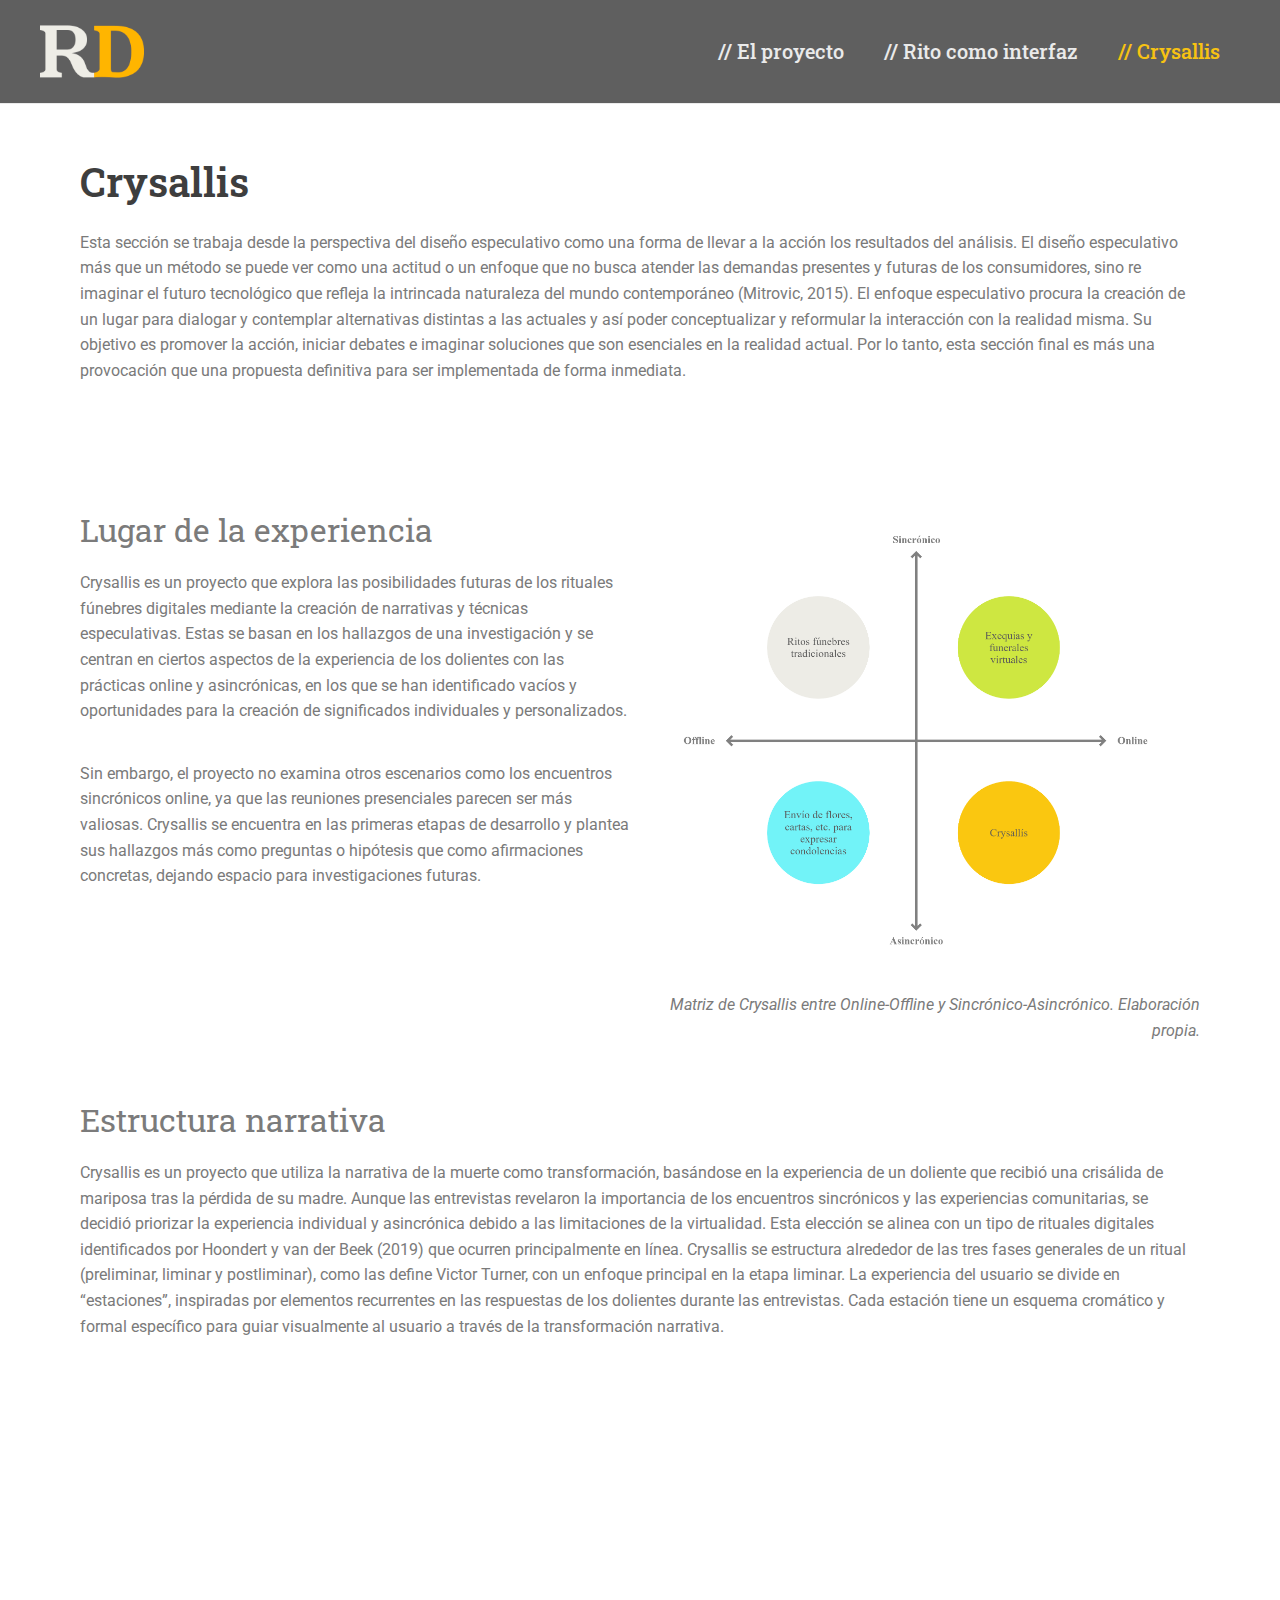
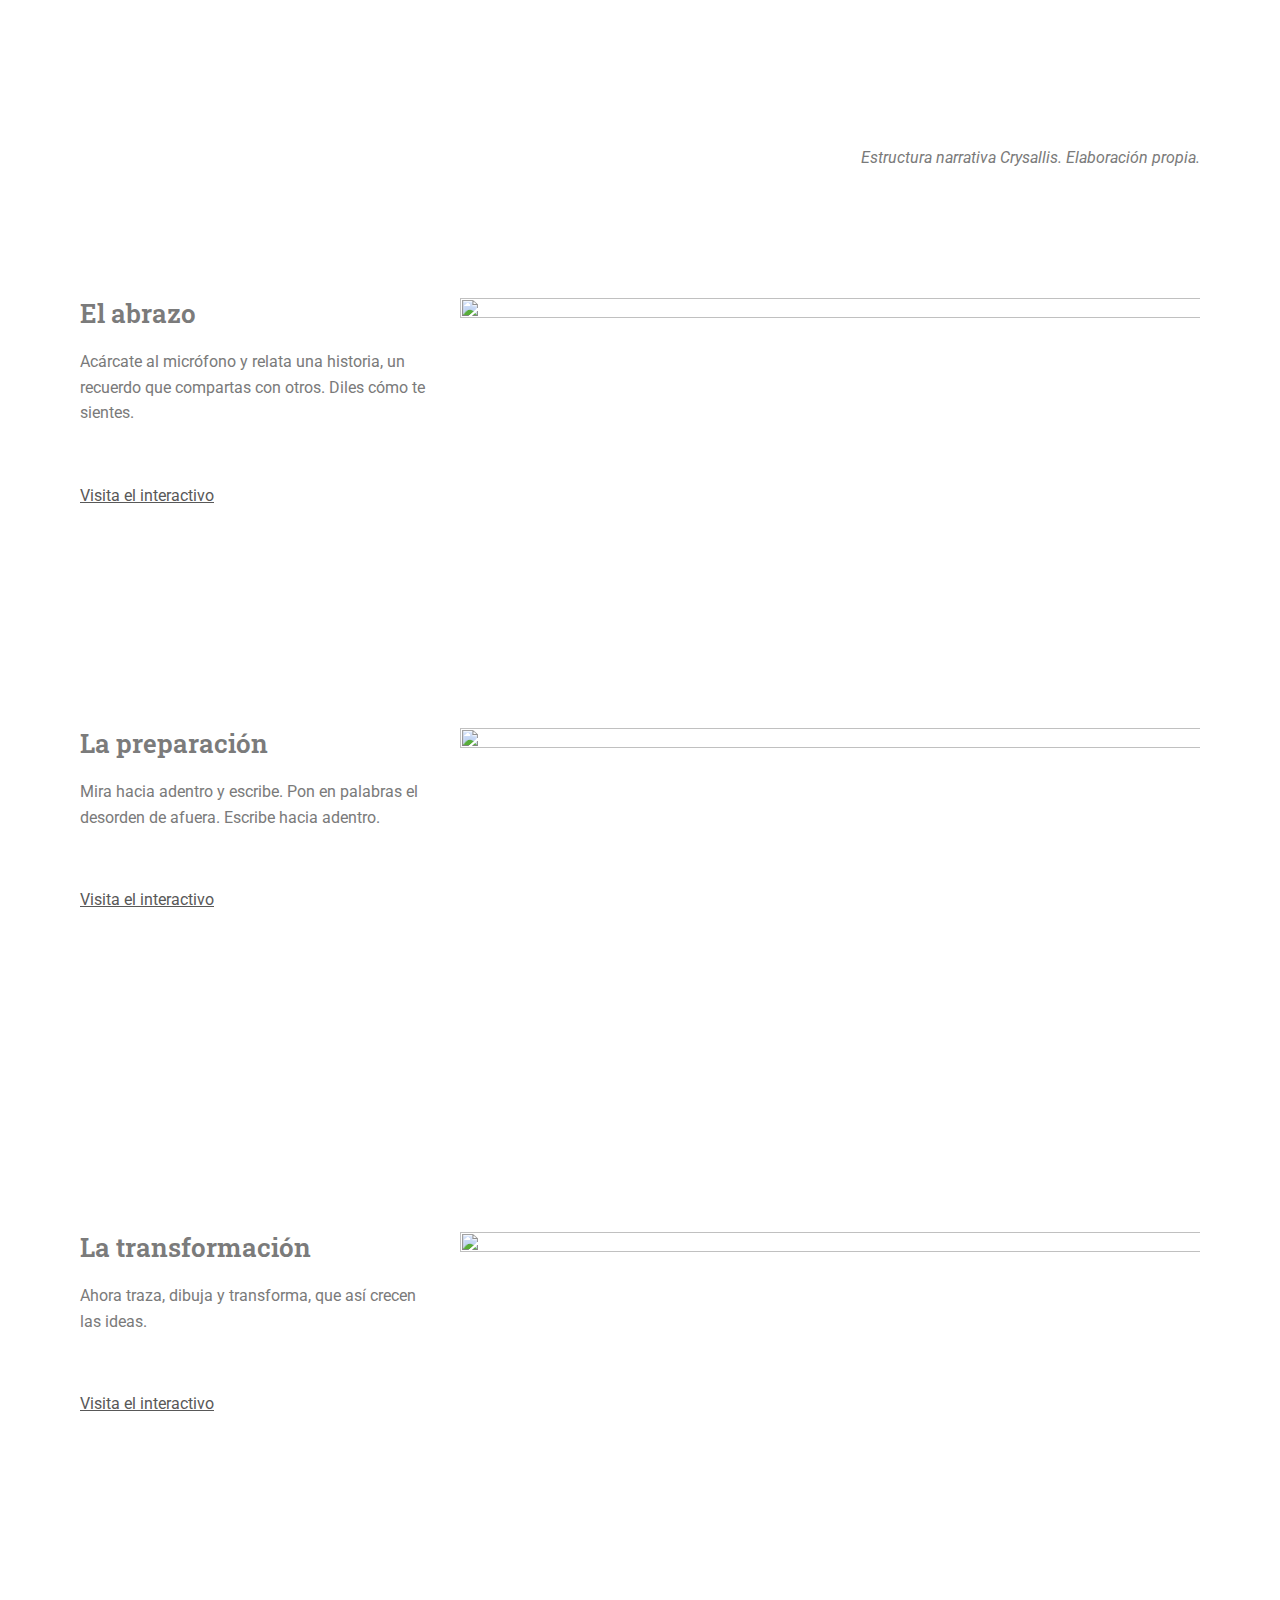
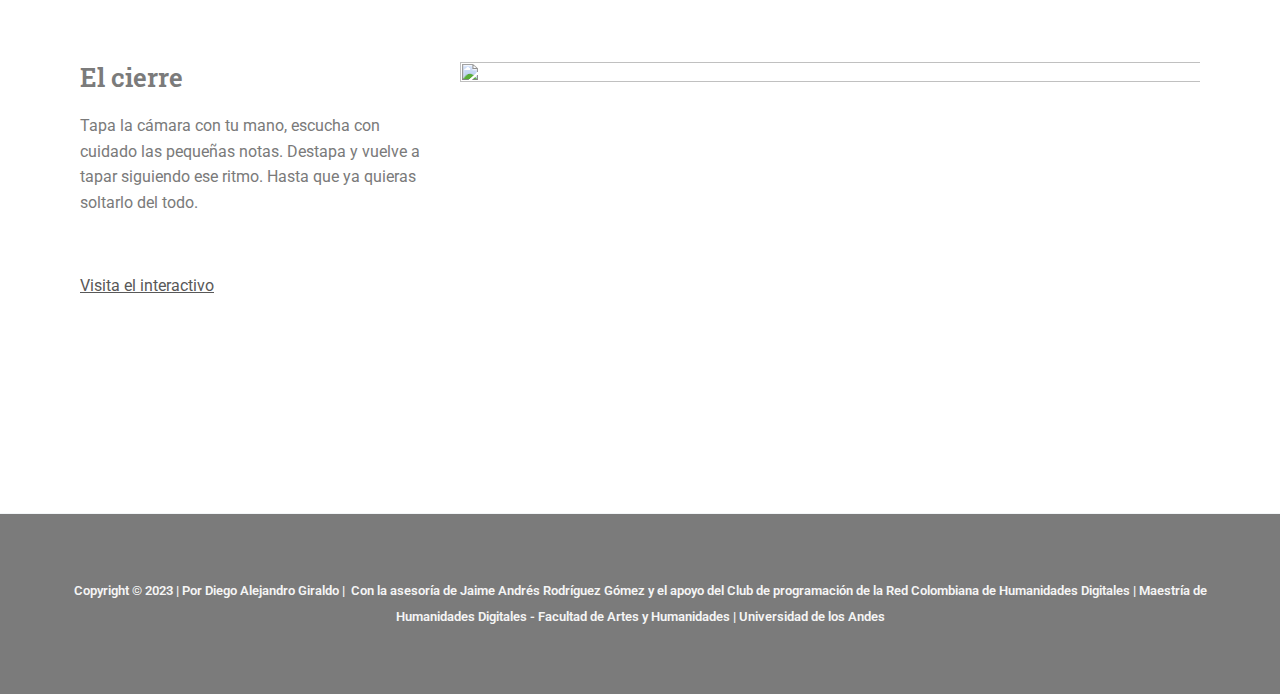
==== commit 20f1a532: "Estructura final" ====
--- a/crysallis/index.html
+++ b/crysallis/index.html
@@ -72,7 +72,7 @@
 <link rel="stylesheet" id="swiper-css" href="https://ritualesdigitales.github.io/wp-content/plugins/elementor/assets/lib/swiper/v8/css/swiper.min.css?ver=8.4.5" media="all">
 <link rel="stylesheet" id="elementor-post-14-css" href="https://ritualesdigitales.github.io/wp-content/uploads/elementor/css/post-14.css?ver=1686799378" media="all">
 <link rel="stylesheet" id="elementor-global-css" href="https://ritualesdigitales.github.io/wp-content/uploads/elementor/css/global.css?ver=1686800178" media="all">
-<link rel="stylesheet" id="elementor-post-28-css" href="https://ritualesdigitales.github.io/wp-content/uploads/elementor/css/post-28.css?ver=1686809947" media="all">
+<link rel="stylesheet" id="elementor-post-28-css" href="https://ritualesdigitales.github.io/wp-content/uploads/elementor/css/post-28.css?ver=1686814234" media="all">
 <link rel="stylesheet" id="google-fonts-1-css" href="https://fonts.googleapis.com/css?family=Roboto%3A100%2C100italic%2C200%2C200italic%2C300%2C300italic%2C400%2C400italic%2C500%2C500italic%2C600%2C600italic%2C700%2C700italic%2C800%2C800italic%2C900%2C900italic%7CRoboto+Slab%3A100%2C100italic%2C200%2C200italic%2C300%2C300italic%2C400%2C400italic%2C500%2C500italic%2C600%2C600italic%2C700%2C700italic%2C800%2C800italic%2C900%2C900italic&#038;display=swap&#038;ver=6.2.2" media="all">
 <link rel="preconnect" href="https://fonts.gstatic.com/" crossorigin>
 <!--[if IE]>
@@ -344,7 +344,7 @@
 				</div>
 				<div class="elementor-element elementor-element-0098df3 elementor-widget elementor-widget-text-editor" data-id="0098df3" data-element_type="widget" data-widget_type="text-editor.default">
 				<div class="elementor-widget-container">
-							<p>Lorem fistrum por la gloria de mi madre esse jarl aliqua llevame al sircoo. De la pradera ullamco qué dise usteer está la cosa muy malar.</p>						</div>
+							<p>Acárcate al micrófono y relata una historia, un recuerdo que compartas con otros. Diles cómo te sientes.</p>						</div>
 				</div>
 				<div class="elementor-element elementor-element-e6a6a93 elementor-widget elementor-widget-text-editor" data-id="e6a6a93" data-element_type="widget" data-widget_type="text-editor.default">
 				<div class="elementor-widget-container">
@@ -387,7 +387,7 @@
 				</div>
 				<div class="elementor-element elementor-element-eb08b81 elementor-widget elementor-widget-text-editor" data-id="eb08b81" data-element_type="widget" data-widget_type="text-editor.default">
 				<div class="elementor-widget-container">
-							<p>Lorem fistrum por la gloria de mi madre esse jarl aliqua llevame al sircoo. De la pradera ullamco qué dise usteer está la cosa muy malar.</p>						</div>
+							<p>Mira hacia adentro y escribe. Pon en palabras el desorden de afuera. Escribe hacia adentro.</p>						</div>
 				</div>
 				<div class="elementor-element elementor-element-d4a0f51 elementor-widget elementor-widget-text-editor" data-id="d4a0f51" data-element_type="widget" data-widget_type="text-editor.default">
 				<div class="elementor-widget-container">
@@ -399,7 +399,7 @@
 			<div class="elementor-widget-wrap elementor-element-populated">
 								<div class="elementor-element elementor-element-538125d elementor-widget elementor-widget-image" data-id="538125d" data-element_type="widget" data-widget_type="image.default">
 				<div class="elementor-widget-container">
-															<img decoding="async" width="1000" height="500" src="https://ritualesdigitales.github.io/wp-content/uploads/2023/06/1.gif" class="attachment-large size-large wp-image-93" alt="">															</div>
+															<img decoding="async" width="1000" height="600" src="https://ritualesdigitales.github.io/wp-content/uploads/2023/06/2.gif" class="attachment-large size-large wp-image-203" alt="">															</div>
 				</div>
 					</div>
 		</div>
@@ -430,7 +430,7 @@
 				</div>
 				<div class="elementor-element elementor-element-a73cbe5 elementor-widget elementor-widget-text-editor" data-id="a73cbe5" data-element_type="widget" data-widget_type="text-editor.default">
 				<div class="elementor-widget-container">
-							<p>Lorem fistrum por la gloria de mi madre esse jarl aliqua llevame al sircoo. De la pradera ullamco qué dise usteer está la cosa muy malar.</p>						</div>
+							<p>Ahora traza, dibuja y transforma, que así crecen las ideas.</p>						</div>
 				</div>
 				<div class="elementor-element elementor-element-0a904ae elementor-widget elementor-widget-text-editor" data-id="0a904ae" data-element_type="widget" data-widget_type="text-editor.default">
 				<div class="elementor-widget-container">
@@ -442,7 +442,7 @@
 			<div class="elementor-widget-wrap elementor-element-populated">
 								<div class="elementor-element elementor-element-43d5539 elementor-widget elementor-widget-image" data-id="43d5539" data-element_type="widget" data-widget_type="image.default">
 				<div class="elementor-widget-container">
-															<img decoding="async" width="1000" height="500" src="https://ritualesdigitales.github.io/wp-content/uploads/2023/06/1.gif" class="attachment-large size-large wp-image-93" alt="">															</div>
+															<img decoding="async" width="1000" height="500" src="https://ritualesdigitales.github.io/wp-content/uploads/2023/06/31.gif" class="attachment-large size-large wp-image-205" alt="">															</div>
 				</div>
 					</div>
 		</div>
@@ -473,7 +473,7 @@
 				</div>
 				<div class="elementor-element elementor-element-a6ae417 elementor-widget elementor-widget-text-editor" data-id="a6ae417" data-element_type="widget" data-widget_type="text-editor.default">
 				<div class="elementor-widget-container">
-							<p>Lorem fistrum por la gloria de mi madre esse jarl aliqua llevame al sircoo. De la pradera ullamco qué dise usteer está la cosa muy malar.</p>						</div>
+							<p>Tapa la cámara con tu mano, escucha con cuidado las pequeñas notas. Destapa y vuelve a tapar siguiendo ese ritmo. Hasta que ya quieras soltarlo del todo.</p>						</div>
 				</div>
 				<div class="elementor-element elementor-element-b2badcc elementor-widget elementor-widget-text-editor" data-id="b2badcc" data-element_type="widget" data-widget_type="text-editor.default">
 				<div class="elementor-widget-container">
@@ -485,7 +485,7 @@
 			<div class="elementor-widget-wrap elementor-element-populated">
 								<div class="elementor-element elementor-element-db1796b elementor-widget elementor-widget-image" data-id="db1796b" data-element_type="widget" data-widget_type="image.default">
 				<div class="elementor-widget-container">
-															<img decoding="async" width="1000" height="500" src="https://ritualesdigitales.github.io/wp-content/uploads/2023/06/1.gif" class="attachment-large size-large wp-image-93" alt="">															</div>
+															<img decoding="async" width="1000" height="500" src="https://ritualesdigitales.github.io/wp-content/uploads/2023/06/41.gif" class="attachment-large size-large wp-image-206" alt="">															</div>
 				</div>
 					</div>
 		</div>
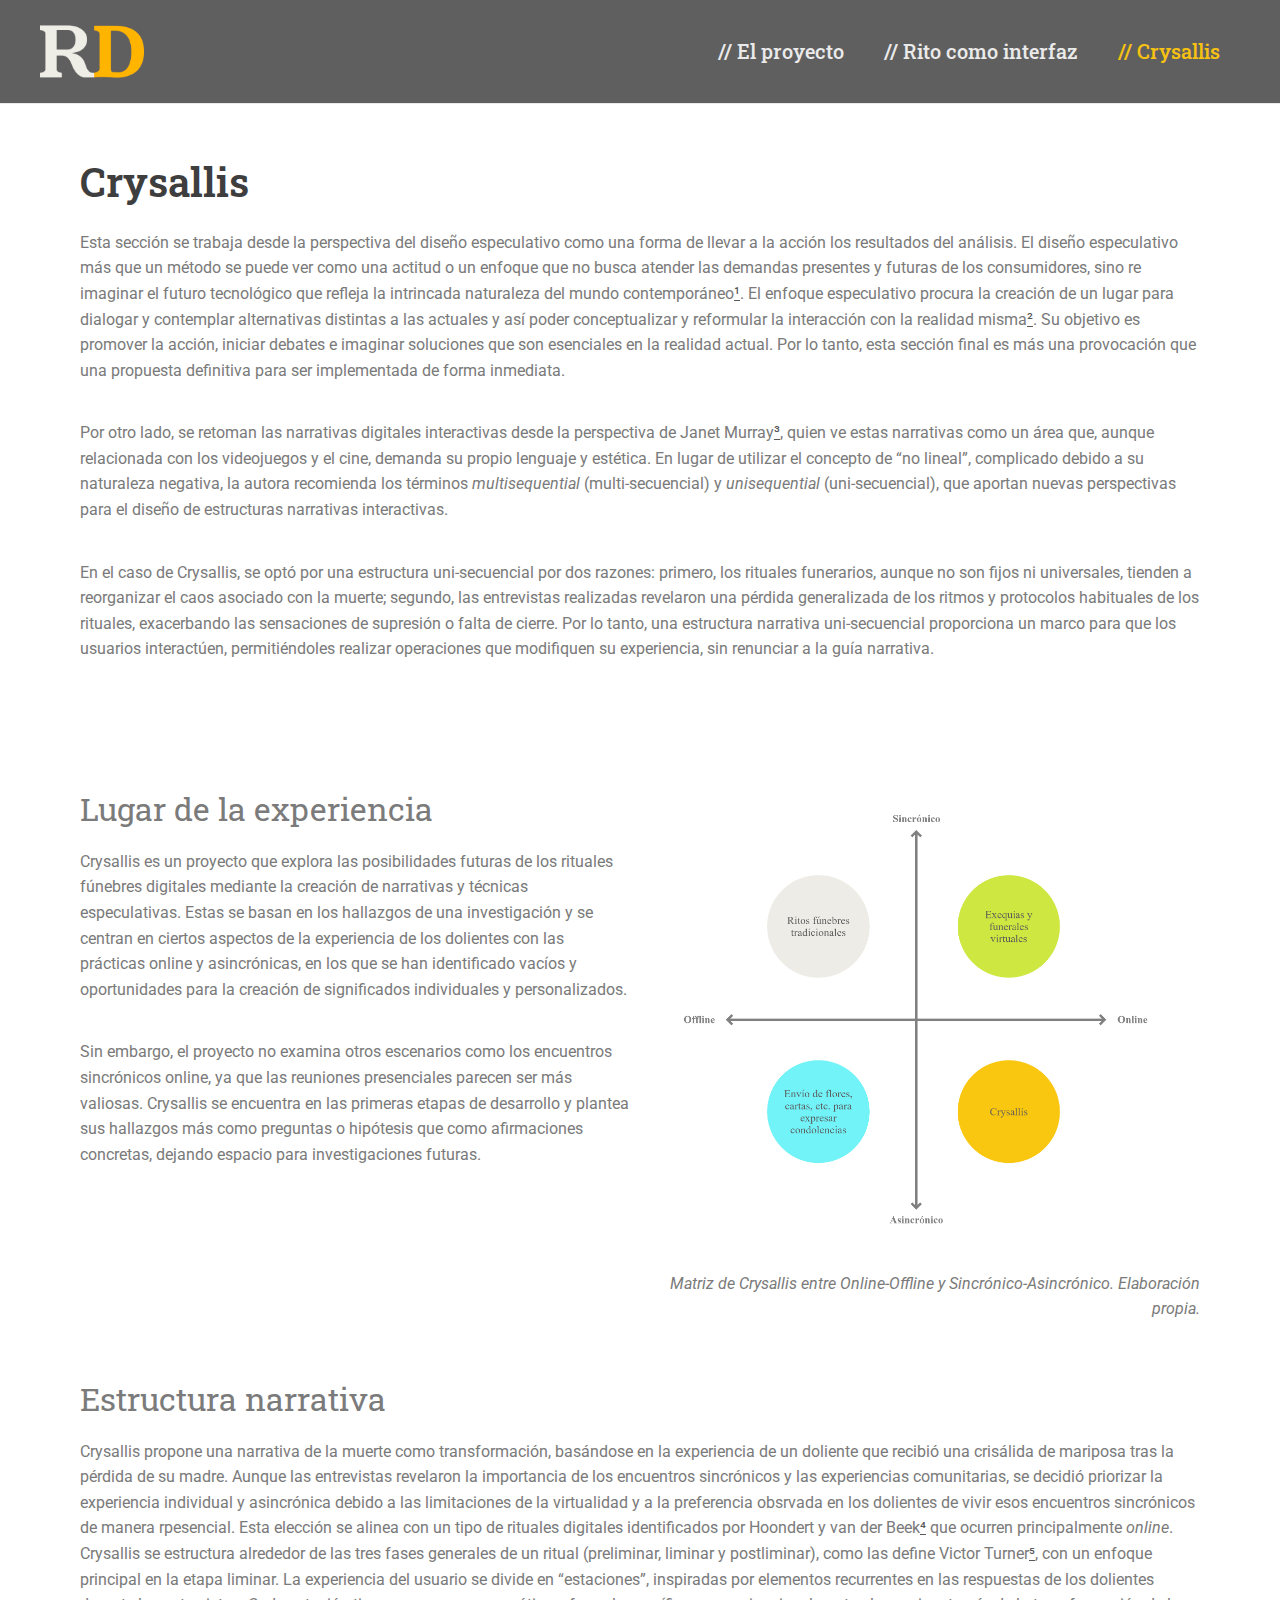
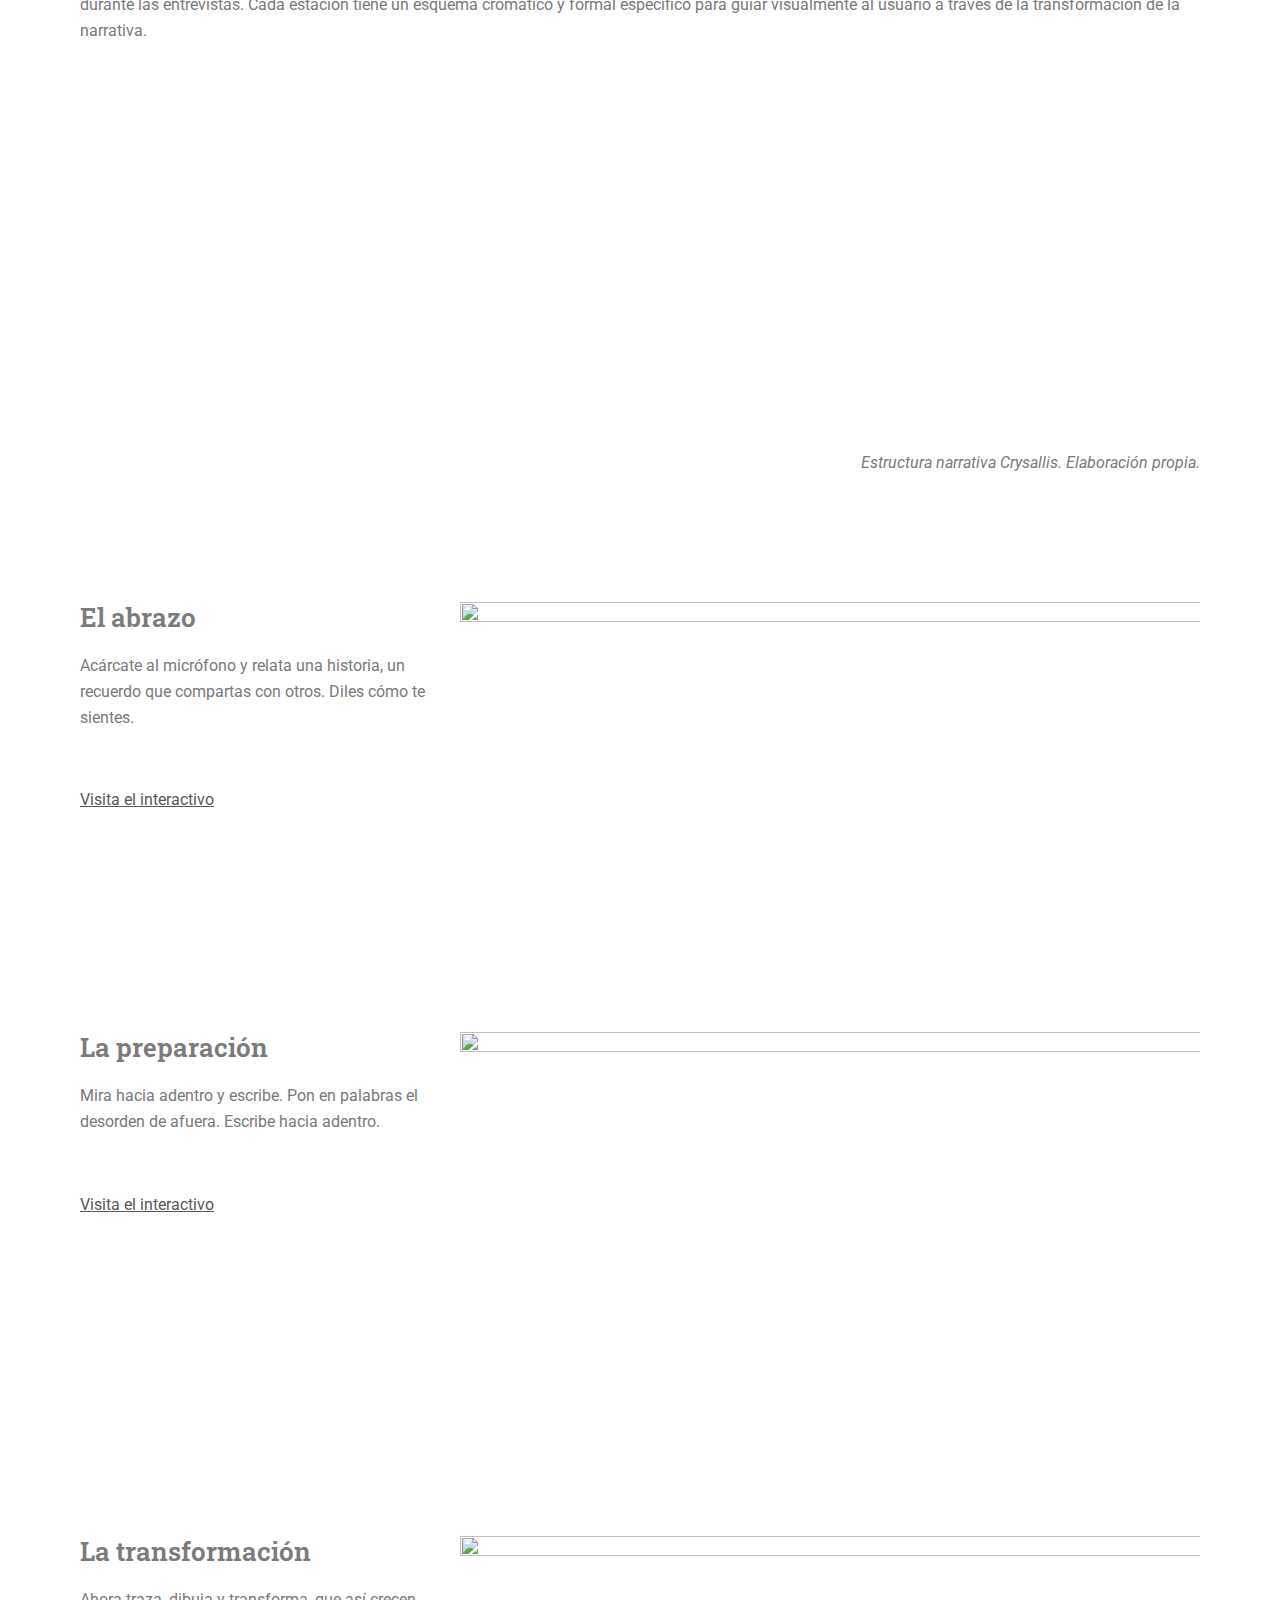
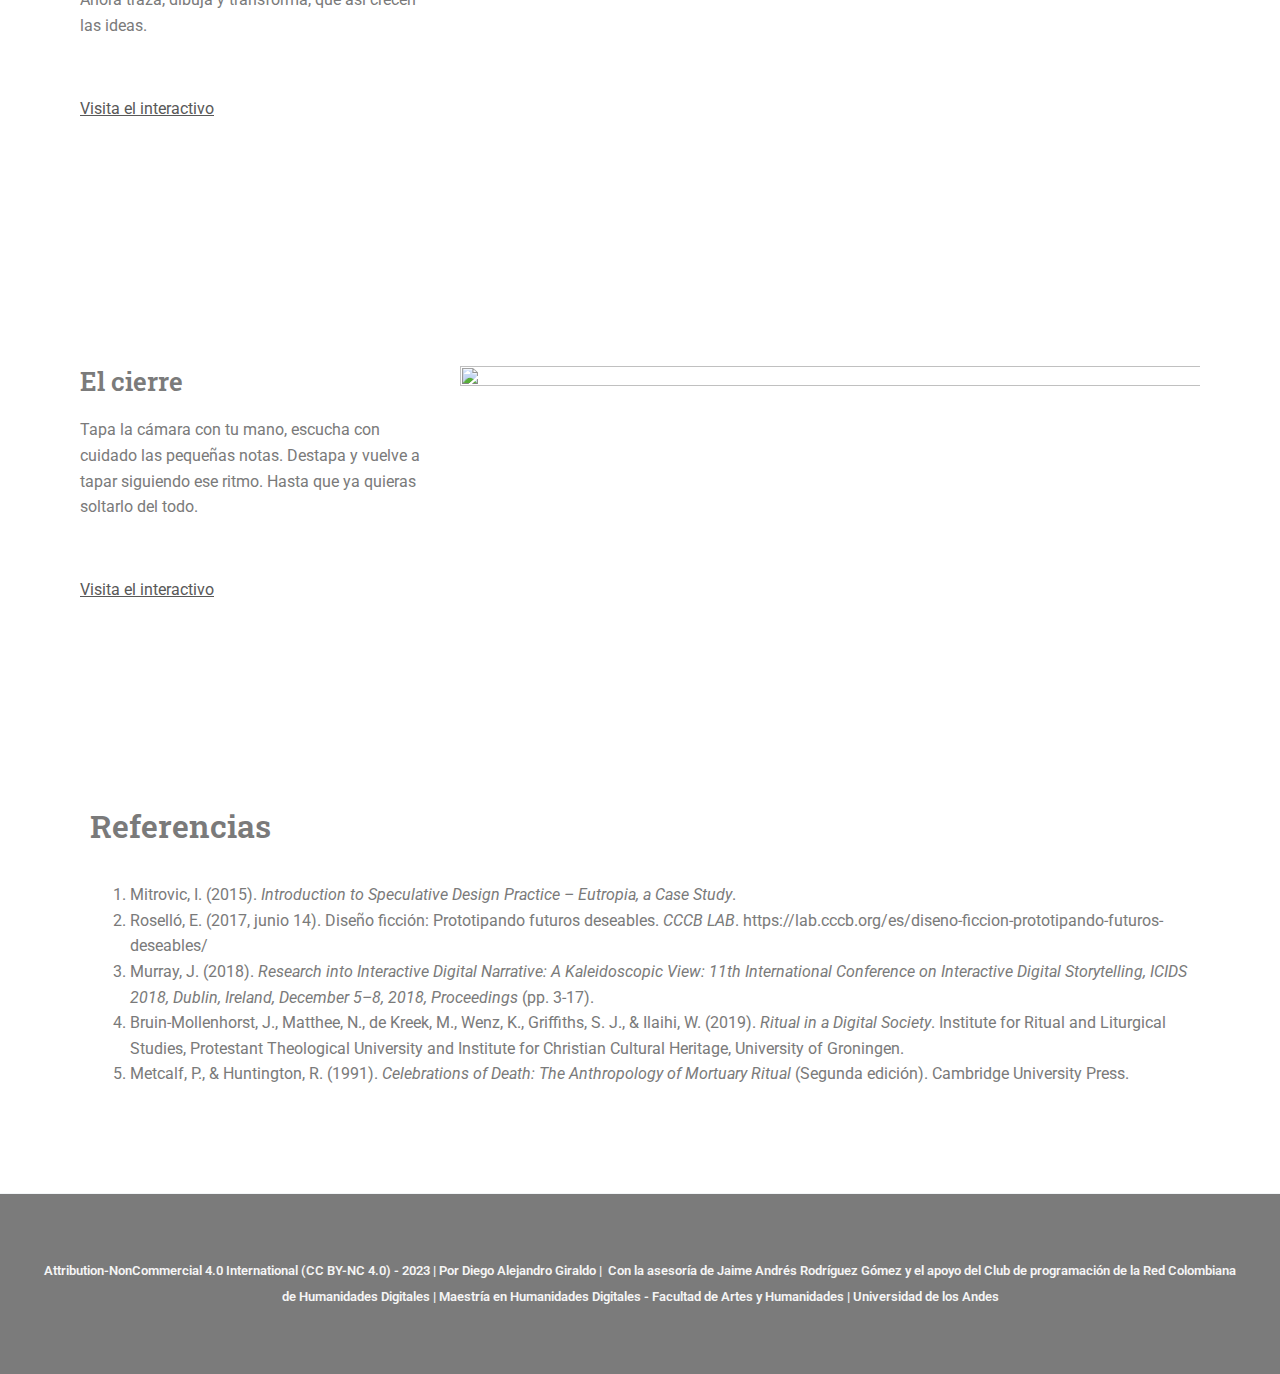
==== commit d214edcf: "Textos pulidos y referencias" ====
--- a/crysallis/index.html
+++ b/crysallis/index.html
@@ -72,7 +72,7 @@
 <link rel="stylesheet" id="swiper-css" href="https://ritualesdigitales.github.io/wp-content/plugins/elementor/assets/lib/swiper/v8/css/swiper.min.css?ver=8.4.5" media="all">
 <link rel="stylesheet" id="elementor-post-14-css" href="https://ritualesdigitales.github.io/wp-content/uploads/elementor/css/post-14.css?ver=1686799378" media="all">
 <link rel="stylesheet" id="elementor-global-css" href="https://ritualesdigitales.github.io/wp-content/uploads/elementor/css/global.css?ver=1686800178" media="all">
-<link rel="stylesheet" id="elementor-post-28-css" href="https://ritualesdigitales.github.io/wp-content/uploads/elementor/css/post-28.css?ver=1686814234" media="all">
+<link rel="stylesheet" id="elementor-post-28-css" href="https://ritualesdigitales.github.io/wp-content/uploads/elementor/css/post-28.css?ver=1686867810" media="all">
 <link rel="stylesheet" id="google-fonts-1-css" href="https://fonts.googleapis.com/css?family=Roboto%3A100%2C100italic%2C200%2C200italic%2C300%2C300italic%2C400%2C400italic%2C500%2C500italic%2C600%2C600italic%2C700%2C700italic%2C800%2C800italic%2C900%2C900italic%7CRoboto+Slab%3A100%2C100italic%2C200%2C200italic%2C300%2C300italic%2C400%2C400italic%2C500%2C500italic%2C600%2C600italic%2C700%2C700italic%2C800%2C800italic%2C900%2C900italic&#038;display=swap&#038;ver=6.2.2" media="all">
 <link rel="preconnect" href="https://fonts.gstatic.com/" crossorigin>
 <!--[if IE]>
@@ -236,7 +236,9 @@
 								<div class="elementor-element elementor-element-4ef3943 elementor-widget elementor-widget-text-editor" data-id="4ef3943" data-element_type="widget" data-widget_type="text-editor.default">
 				<div class="elementor-widget-container">
 			<style>/*! elementor - v3.13.3 - 28-05-2023 */
-.elementor-widget-text-editor.elementor-drop-cap-view-stacked .elementor-drop-cap{background-color:#69727d;color:#fff}.elementor-widget-text-editor.elementor-drop-cap-view-framed .elementor-drop-cap{color:#69727d;border:3px solid;background-color:transparent}.elementor-widget-text-editor:not(.elementor-drop-cap-view-default) .elementor-drop-cap{margin-top:8px}.elementor-widget-text-editor:not(.elementor-drop-cap-view-default) .elementor-drop-cap-letter{width:1em;height:1em}.elementor-widget-text-editor .elementor-drop-cap{float:left;text-align:center;line-height:1;font-size:50px}.elementor-widget-text-editor .elementor-drop-cap-letter{display:inline-block}</style>				<p>Esta sección se trabaja desde la perspectiva del diseño especulativo como una forma de llevar a la acción los resultados del análisis. El diseño especulativo más que un método se puede ver como una actitud o un enfoque que no busca atender las demandas presentes y futuras de los consumidores, sino re imaginar el futuro tecnológico que refleja la intrincada naturaleza del mundo contemporáneo (Mitrovic, 2015). El enfoque especulativo procura la creación de un lugar para dialogar y contemplar alternativas distintas a las actuales y así poder conceptualizar y reformular la interacción con la realidad misma. Su objetivo es promover la acción, iniciar debates e imaginar soluciones que son esenciales en la realidad actual. Por lo tanto, esta sección final es más una provocación que una propuesta definitiva para ser implementada de forma inmediata.</p>						</div>
+.elementor-widget-text-editor.elementor-drop-cap-view-stacked .elementor-drop-cap{background-color:#69727d;color:#fff}.elementor-widget-text-editor.elementor-drop-cap-view-framed .elementor-drop-cap{color:#69727d;border:3px solid;background-color:transparent}.elementor-widget-text-editor:not(.elementor-drop-cap-view-default) .elementor-drop-cap{margin-top:8px}.elementor-widget-text-editor:not(.elementor-drop-cap-view-default) .elementor-drop-cap-letter{width:1em;height:1em}.elementor-widget-text-editor .elementor-drop-cap{float:left;text-align:center;line-height:1;font-size:50px}.elementor-widget-text-editor .elementor-drop-cap-letter{display:inline-block}</style>				<p>Esta sección se trabaja desde la perspectiva del diseño especulativo como una forma de llevar a la acción los resultados del análisis. El diseño especulativo más que un método se puede ver como una actitud o un enfoque que no busca atender las demandas presentes y futuras de los consumidores, sino re imaginar el futuro tecnológico que refleja la intrincada naturaleza del mundo contemporáneo<a href="#Ref3">¹</a>. El enfoque especulativo procura la creación de un lugar para dialogar y contemplar alternativas distintas a las actuales y así poder conceptualizar y reformular la interacción con la realidad misma<a href="#Ref3">²</a>. Su objetivo es promover la acción, iniciar debates e imaginar soluciones que son esenciales en la realidad actual. Por lo tanto, esta sección final es más una provocación que una propuesta definitiva para ser implementada de forma inmediata.</p>
+<p>Por otro lado, se retoman <span style="font-style: inherit; font-weight: inherit; color: var( --e-global-color-text ); font-family: var( --e-global-typography-text-font-family ), Sans-serif; background-color: var(--ast-global-color-5);">las narrativas digitales interactivas desde la perspectiva de Janet Murray<a href="#Ref3">³</a>, quien ve estas narrativas como un área que, aunque relacionada con los videojuegos y el cine, demanda su propio lenguaje y estética. En lugar de utilizar el concepto de &#8220;no lineal&#8221;, complicado debido a su naturaleza negativa, la autora recomienda los términos <em>multisequential</em> (multi-secuencial) y <em>unisequential</em> (uni-secuencial), que aportan nuevas perspectivas para el diseño de estructuras narrativas interactivas.</span></p>
+<p>En el caso de Crysallis, se optó por una estructura uni-secuencial por dos razones: primero, los rituales funerarios, aunque no son fijos ni universales, tienden a reorganizar el caos asociado con la muerte; segundo, las entrevistas realizadas revelaron una pérdida generalizada de los ritmos y protocolos habituales de los rituales, exacerbando las sensaciones de supresión o falta de cierre. Por lo tanto, una estructura narrativa uni-secuencial proporciona un marco para que los usuarios interactúen, permitiéndoles realizar operaciones que modifiquen su experiencia, sin renunciar a la guía narrativa.</p>						</div>
 				</div>
 					</div>
 		</div>
@@ -297,7 +299,7 @@
 				</div>
 				<div class="elementor-element elementor-element-e9e494b elementor-widget elementor-widget-text-editor" data-id="e9e494b" data-element_type="widget" data-widget_type="text-editor.default">
 				<div class="elementor-widget-container">
-							<p>Crysallis es un proyecto que utiliza la narrativa de la muerte como transformación, basándose en la experiencia de un doliente que recibió una crisálida de mariposa tras la pérdida de su madre. Aunque las entrevistas revelaron la importancia de los encuentros sincrónicos y las experiencias comunitarias, se decidió priorizar la experiencia individual y asincrónica debido a las limitaciones de la virtualidad. Esta elección se alinea con un tipo de rituales digitales identificados por Hoondert y van der Beek (2019) que ocurren principalmente en línea. Crysallis se estructura alrededor de las tres fases generales de un ritual (preliminar, liminar y postliminar), como las define Victor Turner, con un enfoque principal en la etapa liminar. La experiencia del usuario se divide en &#8220;estaciones&#8221;, inspiradas por elementos recurrentes en las respuestas de los dolientes durante las entrevistas. Cada estación tiene un esquema cromático y formal específico para guiar visualmente al usuario a través de la transformación narrativa.</p>						</div>
+							<p>Crysallis propone una narrativa de la muerte como transformación, basándose en la experiencia de un doliente que recibió una crisálida de mariposa tras la pérdida de su madre. Aunque las entrevistas revelaron la importancia de los encuentros sincrónicos y las experiencias comunitarias, se decidió priorizar la experiencia individual y asincrónica debido a las limitaciones de la virtualidad y a la preferencia obsrvada en los dolientes de vivir esos encuentros sincrónicos de manera rpesencial. Esta elección se alinea con un tipo de rituales digitales identificados por Hoondert y van der Beek<a href="#Ref3">⁴</a> que ocurren principalmente <em>online</em>. Crysallis se estructura alrededor de las tres fases generales de un ritual (preliminar, liminar y postliminar), como las define Victor Turner<a href="#Ref3">⁵</a>, con un enfoque principal en la etapa liminar. La experiencia del usuario se divide en &#8220;estaciones&#8221;, inspiradas por elementos recurrentes en las respuestas de los dolientes durante las entrevistas. Cada estación tiene un esquema cromático y formal específico para guiar visualmente al usuario a través de la transformación de la narrativa.</p>						</div>
 				</div>
 					</div>
 		</div>
@@ -491,19 +493,48 @@
 		</div>
 							</div>
 		</section>
+				<section class="elementor-section elementor-top-section elementor-element elementor-element-495b59d elementor-section-boxed elementor-section-height-default elementor-section-height-default" data-id="495b59d" data-element_type="section">
+						<div class="elementor-container elementor-column-gap-default">
+					<div class="elementor-column elementor-col-100 elementor-top-column elementor-element elementor-element-8edc763" data-id="8edc763" data-element_type="column">
+			<div class="elementor-widget-wrap elementor-element-populated">
+								<div class="elementor-element elementor-element-482b7cc elementor-widget elementor-widget-spacer" data-id="482b7cc" data-element_type="widget" data-widget_type="spacer.default">
+				<div class="elementor-widget-container">
+					<div class="elementor-spacer">
+			<div class="elementor-spacer-inner"></div>
+		</div>
+				</div>
+				</div>
+					</div>
+		</div>
+							</div>
+		</section>
+				<section class="elementor-section elementor-top-section elementor-element elementor-element-2651eba elementor-section-boxed elementor-section-height-default elementor-section-height-default" data-id="2651eba" data-element_type="section">
+						<div class="elementor-container elementor-column-gap-default">
+					<div class="elementor-column elementor-col-100 elementor-top-column elementor-element elementor-element-3ae5d14" data-id="3ae5d14" data-element_type="column">
+			<div class="elementor-widget-wrap elementor-element-populated">
+								<div class="elementor-element elementor-element-3ac0f84 elementor-widget elementor-widget-heading" data-id="3ac0f84" data-element_type="widget" id="Ref3" data-widget_type="heading.default">
+				<div class="elementor-widget-container">
+			<h2 class="elementor-heading-title elementor-size-default">Referencias</h2>		</div>
+				</div>
+				<div class="elementor-element elementor-element-f67237e elementor-widget elementor-widget-text-editor" data-id="f67237e" data-element_type="widget" data-widget_type="text-editor.default">
+				<div class="elementor-widget-container">
+							<ol>
+<li>Mitrovic, I. (2015). <em>Introduction to Speculative Design Practice – Eutropia, a Case Study</em>.</li>
+<li>Roselló, E. (2017, junio 14). Diseño ficción: Prototipando futuros deseables. <em>CCCB LAB</em>. https://lab.cccb.org/es/diseno-ficcion-prototipando-futuros-deseables/</li>
+<li>Murray, J. (2018). <em>Research into Interactive Digital Narrative: A Kaleidoscopic View: 11th International Conference on Interactive Digital Storytelling, ICIDS 2018, Dublin, Ireland, December 5–8, 2018, Proceedings</em> (pp. 3-17).</li>
+<li>Bruin-Mollenhorst, J., Matthee, N., de Kreek, M., Wenz, K., Griffiths, S. J., &amp; Ilaihi, W. (2019). <em>Ritual in a Digital Society</em>. Institute for Ritual and Liturgical Studies, Protestant Theological University and Institute for Christian Cultural Heritage, University of Groningen.</li>
+<li>Metcalf, P., &amp; Huntington, R. (1991). <em>Celebrations of Death: The Anthropology of Mortuary Ritual</em> (Segunda edición). Cambridge University Press.</li>
+</ol>						</div>
+				</div>
+					</div>
+		</div>
+							</div>
+		</section>
 				<section class="elementor-section elementor-top-section elementor-element elementor-element-70fcd72 elementor-section-boxed elementor-section-height-default elementor-section-height-default" data-id="70fcd72" data-element_type="section">
 						<div class="elementor-container elementor-column-gap-default">
 					<div class="elementor-column elementor-col-100 elementor-top-column elementor-element elementor-element-c555214" data-id="c555214" data-element_type="column">
-			<div class="elementor-widget-wrap">
-									</div>
-		</div>
-							</div>
-		</section>
-				<section class="elementor-section elementor-top-section elementor-element elementor-element-b2d7314 elementor-section-boxed elementor-section-height-default elementor-section-height-default" data-id="b2d7314" data-element_type="section">
-						<div class="elementor-container elementor-column-gap-default">
-					<div class="elementor-column elementor-col-100 elementor-top-column elementor-element elementor-element-1692f38" data-id="1692f38" data-element_type="column">
-			<div class="elementor-widget-wrap elementor-element-populated">
-								<div class="elementor-element elementor-element-a1c629f elementor-widget elementor-widget-spacer" data-id="a1c629f" data-element_type="widget" data-widget_type="spacer.default">
+			<div class="elementor-widget-wrap elementor-element-populated">
+								<div class="elementor-element elementor-element-5c1e9db elementor-widget elementor-widget-spacer" data-id="5c1e9db" data-element_type="widget" data-widget_type="spacer.default">
 				<div class="elementor-widget-container">
 					<div class="elementor-spacer">
 			<div class="elementor-spacer-inner"></div>
@@ -542,7 +573,7 @@
 											<div class="site-footer-below-section-1 site-footer-section site-footer-section-1">
 								<div class="ast-builder-layout-element ast-flex site-footer-focus-item ast-footer-copyright" data-section="section-footer-builder">
 				<div class="ast-footer-copyright">
-<p>Copyright &copy; 2023  | Por Diego Alejandro Giraldo |  Con la asesoría de Jaime Andrés Rodríguez Gómez y el apoyo del Club de programación de la Red Colombiana de Humanidades Digitales | Maestría de Humanidades Digitales - Facultad de Artes y Humanidades | Universidad de los Andes</p>
+<p>Attribution-NonCommercial 4.0 International (CC BY-NC 4.0) - 2023 | Por Diego Alejandro Giraldo |  Con la asesoría de Jaime Andrés Rodríguez Gómez y el apoyo del Club de programación de la Red Colombiana de Humanidades Digitales | Maestría en Humanidades Digitales - Facultad de Artes y Humanidades | Universidad de los Andes</p>
 </div>			</div>
 						</div>
 										</div>
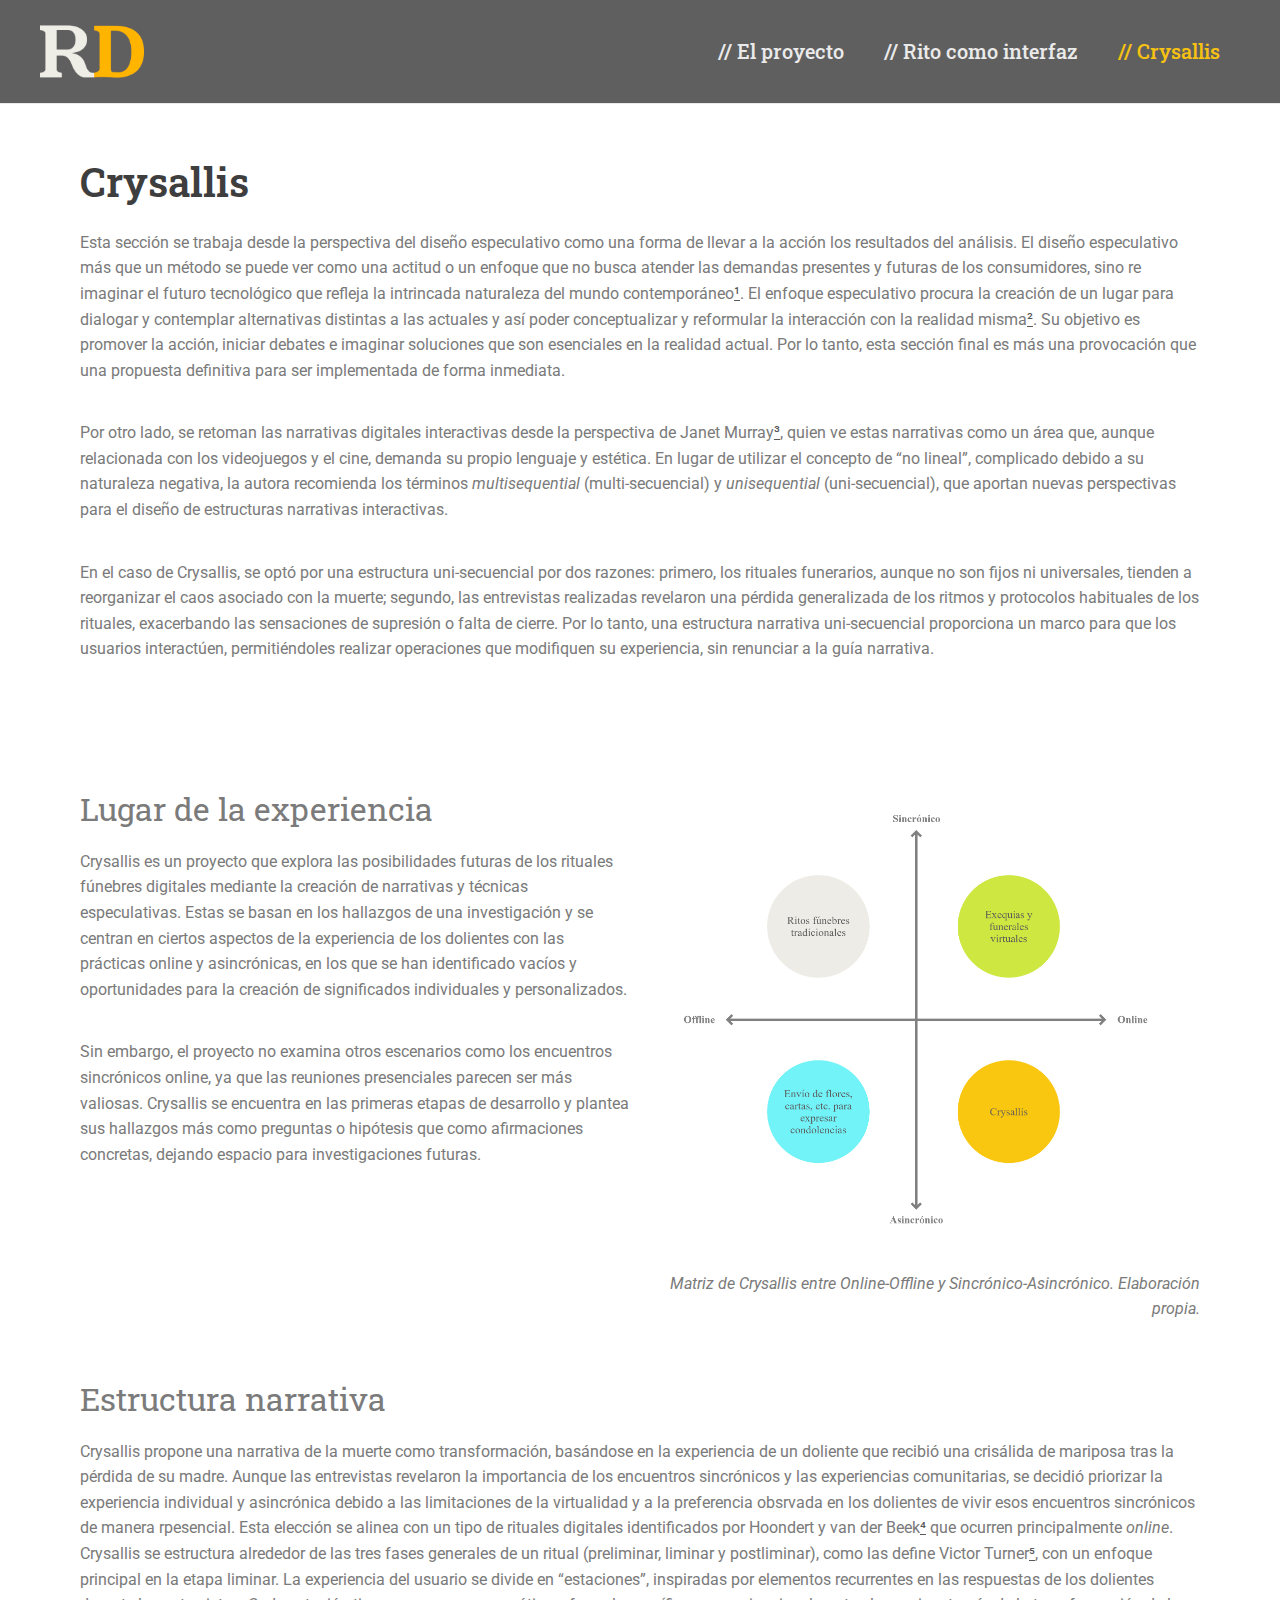
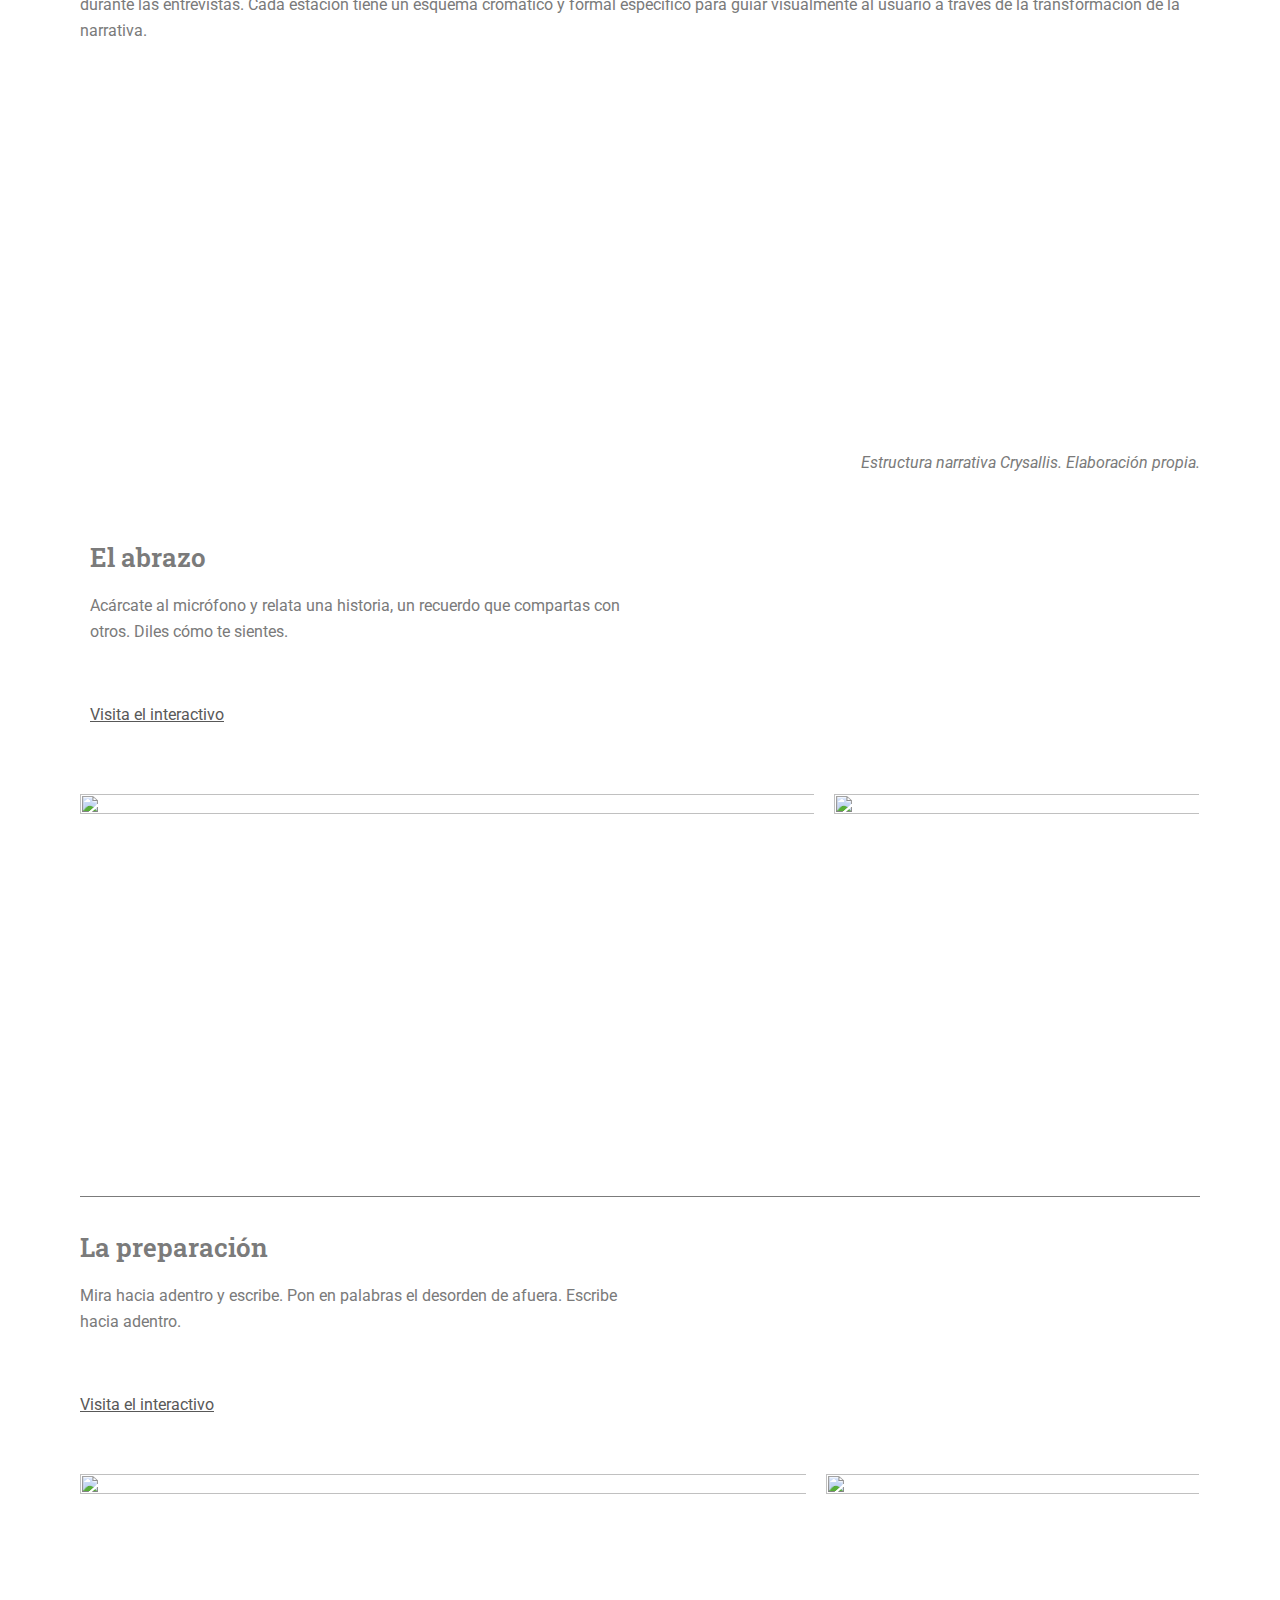
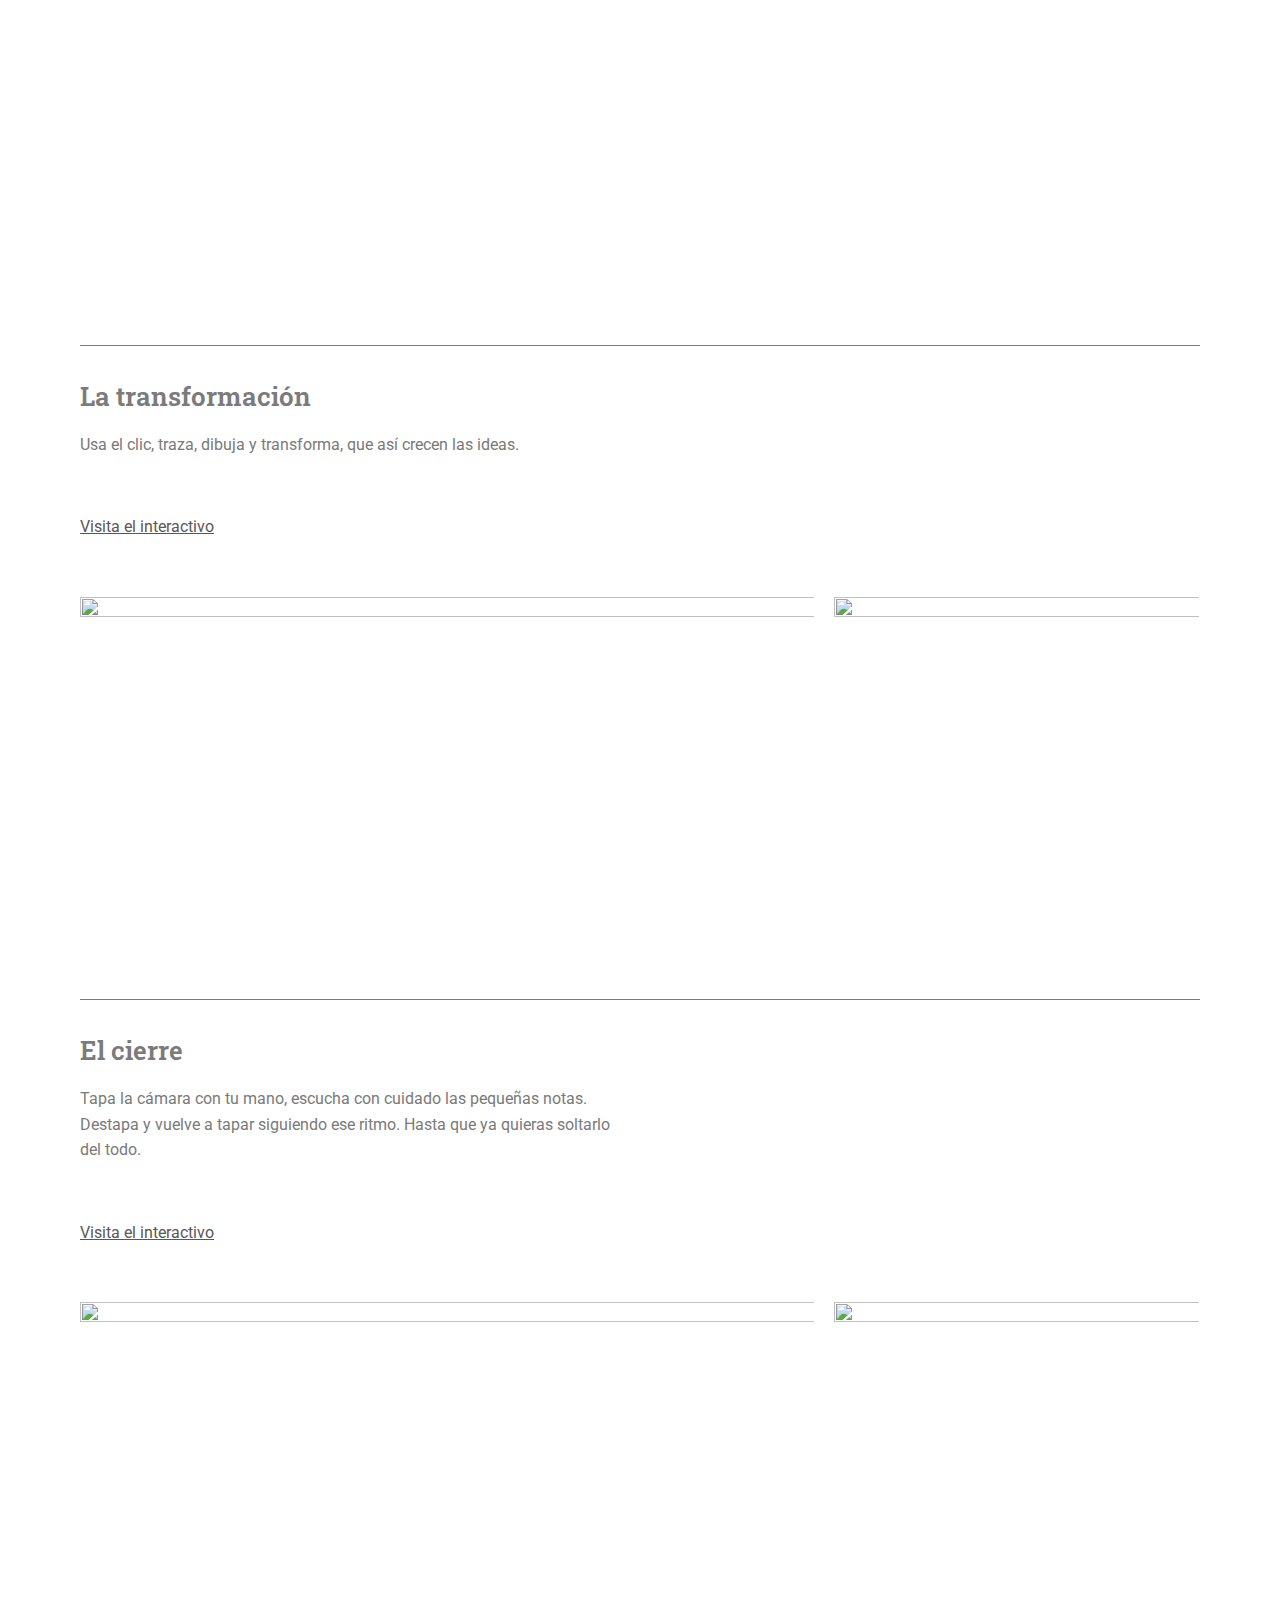
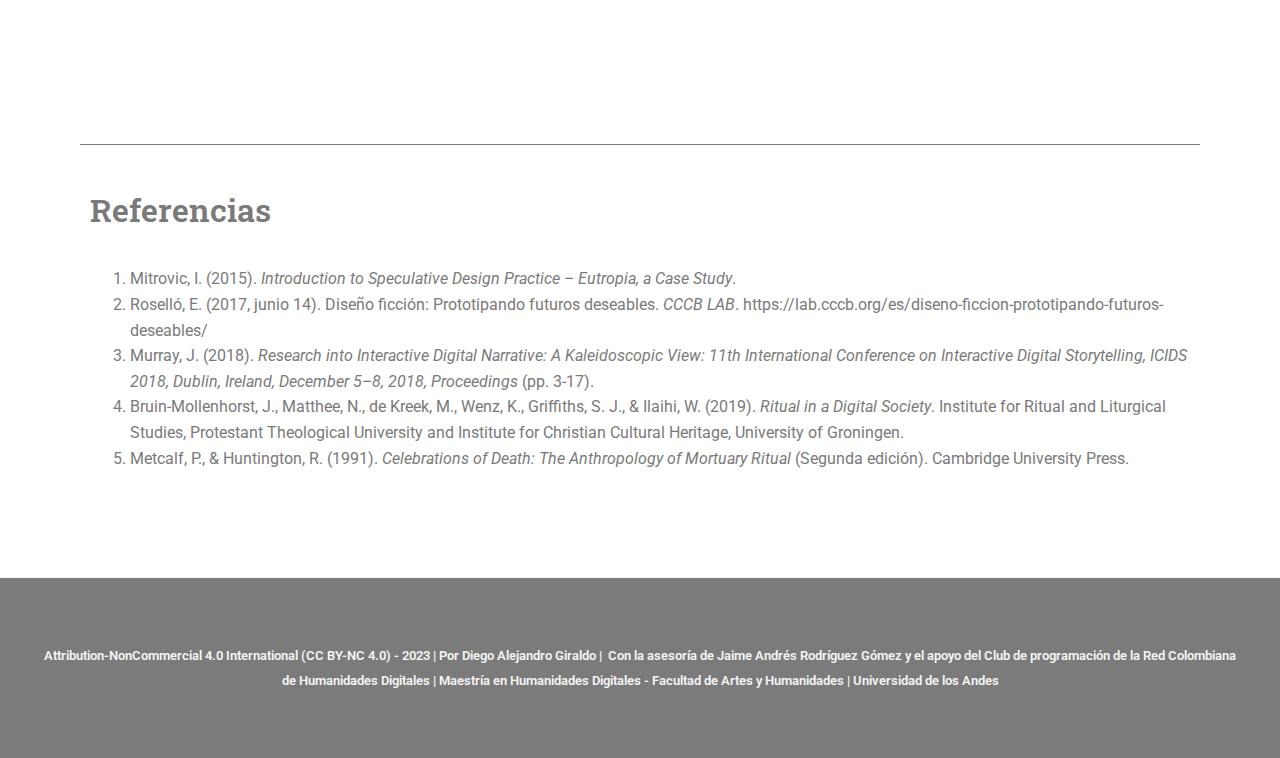
==== commit aec839a7: "Nuevos gifs" ====
--- a/crysallis/index.html
+++ b/crysallis/index.html
@@ -72,7 +72,7 @@
 <link rel="stylesheet" id="swiper-css" href="https://ritualesdigitales.github.io/wp-content/plugins/elementor/assets/lib/swiper/v8/css/swiper.min.css?ver=8.4.5" media="all">
 <link rel="stylesheet" id="elementor-post-14-css" href="https://ritualesdigitales.github.io/wp-content/uploads/elementor/css/post-14.css?ver=1686799378" media="all">
 <link rel="stylesheet" id="elementor-global-css" href="https://ritualesdigitales.github.io/wp-content/uploads/elementor/css/global.css?ver=1686800178" media="all">
-<link rel="stylesheet" id="elementor-post-28-css" href="https://ritualesdigitales.github.io/wp-content/uploads/elementor/css/post-28.css?ver=1686867810" media="all">
+<link rel="stylesheet" id="elementor-post-28-css" href="https://ritualesdigitales.github.io/wp-content/uploads/elementor/css/post-28.css?ver=1686948608" media="all">
 <link rel="stylesheet" id="google-fonts-1-css" href="https://fonts.googleapis.com/css?family=Roboto%3A100%2C100italic%2C200%2C200italic%2C300%2C300italic%2C400%2C400italic%2C500%2C500italic%2C600%2C600italic%2C700%2C700italic%2C800%2C800italic%2C900%2C900italic%7CRoboto+Slab%3A100%2C100italic%2C200%2C200italic%2C300%2C300italic%2C400%2C400italic%2C500%2C500italic%2C600%2C600italic%2C700%2C700italic%2C800%2C800italic%2C900%2C900italic&#038;display=swap&#038;ver=6.2.2" media="all">
 <link rel="preconnect" href="https://fonts.gstatic.com/" crossorigin>
 <!--[if IE]>
@@ -321,186 +321,247 @@
 		</div>
 							</div>
 		</section>
-				<section class="elementor-section elementor-top-section elementor-element elementor-element-e2c595a elementor-section-boxed elementor-section-height-default elementor-section-height-default" data-id="e2c595a" data-element_type="section">
-						<div class="elementor-container elementor-column-gap-default">
-					<div class="elementor-column elementor-col-100 elementor-top-column elementor-element elementor-element-1d3e751" data-id="1d3e751" data-element_type="column">
-			<div class="elementor-widget-wrap elementor-element-populated">
-								<div class="elementor-element elementor-element-b2464ec elementor-widget elementor-widget-spacer" data-id="b2464ec" data-element_type="widget" data-widget_type="spacer.default">
+				<section class="elementor-section elementor-top-section elementor-element elementor-element-36a0d84 elementor-section-boxed elementor-section-height-default elementor-section-height-default" data-id="36a0d84" data-element_type="section">
+						<div class="elementor-container elementor-column-gap-default">
+					<div class="elementor-column elementor-col-50 elementor-top-column elementor-element elementor-element-6875bab" data-id="6875bab" data-element_type="column">
+			<div class="elementor-widget-wrap elementor-element-populated">
+								<div class="elementor-element elementor-element-abb22a4 elementor-widget elementor-widget-heading" data-id="abb22a4" data-element_type="widget" data-widget_type="heading.default">
+				<div class="elementor-widget-container">
+			<h3 class="elementor-heading-title elementor-size-default">El abrazo</h3>		</div>
+				</div>
+				<div class="elementor-element elementor-element-0098df3 elementor-widget elementor-widget-text-editor" data-id="0098df3" data-element_type="widget" data-widget_type="text-editor.default">
+				<div class="elementor-widget-container">
+							<p>Acárcate al micrófono y relata una historia, un recuerdo que compartas con otros. Diles cómo te sientes.</p>						</div>
+				</div>
+				<div class="elementor-element elementor-element-e6a6a93 elementor-widget elementor-widget-text-editor" data-id="e6a6a93" data-element_type="widget" data-widget_type="text-editor.default">
+				<div class="elementor-widget-container">
+							<p><a href="https://editor.p5js.org/dgo.giraldo/sketches/7jKm31-D-" target="_blank" rel="noopener">Visita el interactivo</a></p>						</div>
+				</div>
+					</div>
+		</div>
+				<div class="elementor-column elementor-col-50 elementor-top-column elementor-element elementor-element-1b1cab4" data-id="1b1cab4" data-element_type="column">
+			<div class="elementor-widget-wrap">
+									</div>
+		</div>
+							</div>
+		</section>
+				<section class="elementor-section elementor-top-section elementor-element elementor-element-7c1c684 elementor-section-boxed elementor-section-height-default elementor-section-height-default" data-id="7c1c684" data-element_type="section">
+						<div class="elementor-container elementor-column-gap-default">
+					<div class="elementor-column elementor-col-50 elementor-top-column elementor-element elementor-element-40e03a0" data-id="40e03a0" data-element_type="column">
+			<div class="elementor-widget-wrap elementor-element-populated">
+								<div class="elementor-element elementor-element-8b32a74 elementor-widget elementor-widget-image" data-id="8b32a74" data-element_type="widget" data-widget_type="image.default">
+				<div class="elementor-widget-container">
+															<img decoding="async" width="1000" height="500" src="https://ritualesdigitales.github.io/wp-content/uploads/2023/06/1.gif" class="attachment-large size-large wp-image-93" alt="">															</div>
+				</div>
+					</div>
+		</div>
+				<div class="elementor-column elementor-col-50 elementor-top-column elementor-element elementor-element-231bf24" data-id="231bf24" data-element_type="column">
+			<div class="elementor-widget-wrap elementor-element-populated">
+								<div class="elementor-element elementor-element-e6fba31 elementor-widget elementor-widget-image" data-id="e6fba31" data-element_type="widget" data-widget_type="image.default">
+				<div class="elementor-widget-container">
+															<img decoding="async" width="500" height="500" src="https://ritualesdigitales.github.io/wp-content/uploads/2023/06/H11.gif" class="attachment-medium_large size-medium_large wp-image-279" alt="">															</div>
+				</div>
+					</div>
+		</div>
+							</div>
+		</section>
+				<section class="elementor-section elementor-top-section elementor-element elementor-element-cdf171d elementor-section-boxed elementor-section-height-default elementor-section-height-default" data-id="cdf171d" data-element_type="section">
+						<div class="elementor-container elementor-column-gap-default">
+					<div class="elementor-column elementor-col-100 elementor-top-column elementor-element elementor-element-b7bc520" data-id="b7bc520" data-element_type="column">
+			<div class="elementor-widget-wrap elementor-element-populated">
+								<div class="elementor-element elementor-element-441fecc elementor-widget-divider--view-line elementor-widget elementor-widget-divider" data-id="441fecc" data-element_type="widget" data-widget_type="divider.default">
+				<div class="elementor-widget-container">
+			<style>/*! elementor - v3.13.3 - 28-05-2023 */
+.elementor-widget-divider{--divider-border-style:none;--divider-border-width:1px;--divider-color:#0c0d0e;--divider-icon-size:20px;--divider-element-spacing:10px;--divider-pattern-height:24px;--divider-pattern-size:20px;--divider-pattern-url:none;--divider-pattern-repeat:repeat-x}.elementor-widget-divider .elementor-divider{display:flex}.elementor-widget-divider .elementor-divider__text{font-size:15px;line-height:1;max-width:95%}.elementor-widget-divider .elementor-divider__element{margin:0 var(--divider-element-spacing);flex-shrink:0}.elementor-widget-divider .elementor-icon{font-size:var(--divider-icon-size)}.elementor-widget-divider .elementor-divider-separator{display:flex;margin:0;direction:ltr}.elementor-widget-divider--view-line_icon .elementor-divider-separator,.elementor-widget-divider--view-line_text .elementor-divider-separator{align-items:center}.elementor-widget-divider--view-line_icon .elementor-divider-separator:after,.elementor-widget-divider--view-line_icon .elementor-divider-separator:before,.elementor-widget-divider--view-line_text .elementor-divider-separator:after,.elementor-widget-divider--view-line_text .elementor-divider-separator:before{display:block;content:"";border-bottom:0;flex-grow:1;border-top:var(--divider-border-width) var(--divider-border-style) var(--divider-color)}.elementor-widget-divider--element-align-left .elementor-divider .elementor-divider-separator>.elementor-divider__svg:first-of-type{flex-grow:0;flex-shrink:100}.elementor-widget-divider--element-align-left .elementor-divider-separator:before{content:none}.elementor-widget-divider--element-align-left .elementor-divider__element{margin-left:0}.elementor-widget-divider--element-align-right .elementor-divider .elementor-divider-separator>.elementor-divider__svg:last-of-type{flex-grow:0;flex-shrink:100}.elementor-widget-divider--element-align-right .elementor-divider-separator:after{content:none}.elementor-widget-divider--element-align-right .elementor-divider__element{margin-right:0}.elementor-widget-divider:not(.elementor-widget-divider--view-line_text):not(.elementor-widget-divider--view-line_icon) .elementor-divider-separator{border-top:var(--divider-border-width) var(--divider-border-style) var(--divider-color)}.elementor-widget-divider--separator-type-pattern{--divider-border-style:none}.elementor-widget-divider--separator-type-pattern.elementor-widget-divider--view-line .elementor-divider-separator,.elementor-widget-divider--separator-type-pattern:not(.elementor-widget-divider--view-line) .elementor-divider-separator:after,.elementor-widget-divider--separator-type-pattern:not(.elementor-widget-divider--view-line) .elementor-divider-separator:before,.elementor-widget-divider--separator-type-pattern:not([class*=elementor-widget-divider--view]) .elementor-divider-separator{width:100%;min-height:var(--divider-pattern-height);-webkit-mask-size:var(--divider-pattern-size) 100%;mask-size:var(--divider-pattern-size) 100%;-webkit-mask-repeat:var(--divider-pattern-repeat);mask-repeat:var(--divider-pattern-repeat);background-color:var(--divider-color);-webkit-mask-image:var(--divider-pattern-url);mask-image:var(--divider-pattern-url)}.elementor-widget-divider--no-spacing{--divider-pattern-size:auto}.elementor-widget-divider--bg-round{--divider-pattern-repeat:round}.rtl .elementor-widget-divider .elementor-divider__text{direction:rtl}.e-con-inner>.elementor-widget-divider,.e-con>.elementor-widget-divider{width:var(--container-widget-width,100%);--flex-grow:var(--container-widget-flex-grow)}</style>		<div class="elementor-divider">
+			<span class="elementor-divider-separator">
+						</span>
+		</div>
+				</div>
+				</div>
+					</div>
+		</div>
+							</div>
+		</section>
+				<section class="elementor-section elementor-top-section elementor-element elementor-element-1f88152 elementor-section-boxed elementor-section-height-default elementor-section-height-default" data-id="1f88152" data-element_type="section">
+						<div class="elementor-container elementor-column-gap-default">
+					<div class="elementor-column elementor-col-50 elementor-top-column elementor-element elementor-element-535e247" data-id="535e247" data-element_type="column">
+			<div class="elementor-widget-wrap elementor-element-populated">
+								<div class="elementor-element elementor-element-b191eac elementor-widget elementor-widget-heading" data-id="b191eac" data-element_type="widget" data-widget_type="heading.default">
+				<div class="elementor-widget-container">
+			<h3 class="elementor-heading-title elementor-size-default">La preparación</h3>		</div>
+				</div>
+				<div class="elementor-element elementor-element-eb08b81 elementor-widget elementor-widget-text-editor" data-id="eb08b81" data-element_type="widget" data-widget_type="text-editor.default">
+				<div class="elementor-widget-container">
+							<p>Mira hacia adentro y escribe. Pon en palabras el desorden de afuera. Escribe hacia adentro.</p>						</div>
+				</div>
+				<div class="elementor-element elementor-element-d4a0f51 elementor-widget elementor-widget-text-editor" data-id="d4a0f51" data-element_type="widget" data-widget_type="text-editor.default">
+				<div class="elementor-widget-container">
+							<p><a href="https://editor.p5js.org/dgo.giraldo/full/nOqT9Refp" target="_blank" rel="noopener">Visita el interactivo</a></p>						</div>
+				</div>
+					</div>
+		</div>
+				<div class="elementor-column elementor-col-50 elementor-top-column elementor-element elementor-element-37ad3ce" data-id="37ad3ce" data-element_type="column">
+			<div class="elementor-widget-wrap">
+									</div>
+		</div>
+							</div>
+		</section>
+				<section class="elementor-section elementor-top-section elementor-element elementor-element-2a3d883 elementor-section-boxed elementor-section-height-default elementor-section-height-default" data-id="2a3d883" data-element_type="section">
+						<div class="elementor-container elementor-column-gap-default">
+					<div class="elementor-column elementor-col-50 elementor-top-column elementor-element elementor-element-c5dfc12" data-id="c5dfc12" data-element_type="column">
+			<div class="elementor-widget-wrap elementor-element-populated">
+								<div class="elementor-element elementor-element-de83566 elementor-widget elementor-widget-image" data-id="de83566" data-element_type="widget" data-widget_type="image.default">
+				<div class="elementor-widget-container">
+															<img decoding="async" width="1000" height="600" src="https://ritualesdigitales.github.io/wp-content/uploads/2023/06/2.gif" class="attachment-large size-large wp-image-203" alt="">															</div>
+				</div>
+					</div>
+		</div>
+				<div class="elementor-column elementor-col-50 elementor-top-column elementor-element elementor-element-f152add" data-id="f152add" data-element_type="column">
+			<div class="elementor-widget-wrap elementor-element-populated">
+								<div class="elementor-element elementor-element-535c3ef elementor-widget elementor-widget-image" data-id="535c3ef" data-element_type="widget" data-widget_type="image.default">
+				<div class="elementor-widget-container">
+															<img decoding="async" width="500" height="500" src="https://ritualesdigitales.github.io/wp-content/uploads/2023/06/H21.gif" class="attachment-medium_large size-medium_large wp-image-286" alt="">															</div>
+				</div>
+					</div>
+		</div>
+							</div>
+		</section>
+				<section class="elementor-section elementor-top-section elementor-element elementor-element-70c42c7 elementor-section-boxed elementor-section-height-default elementor-section-height-default" data-id="70c42c7" data-element_type="section">
+						<div class="elementor-container elementor-column-gap-default">
+					<div class="elementor-column elementor-col-100 elementor-top-column elementor-element elementor-element-21c58d7" data-id="21c58d7" data-element_type="column">
+			<div class="elementor-widget-wrap elementor-element-populated">
+								<div class="elementor-element elementor-element-a504abe elementor-widget-divider--view-line elementor-widget elementor-widget-divider" data-id="a504abe" data-element_type="widget" data-widget_type="divider.default">
+				<div class="elementor-widget-container">
+					<div class="elementor-divider">
+			<span class="elementor-divider-separator">
+						</span>
+		</div>
+				</div>
+				</div>
+					</div>
+		</div>
+							</div>
+		</section>
+				<section class="elementor-section elementor-top-section elementor-element elementor-element-de23460 elementor-section-boxed elementor-section-height-default elementor-section-height-default" data-id="de23460" data-element_type="section">
+						<div class="elementor-container elementor-column-gap-default">
+					<div class="elementor-column elementor-col-50 elementor-top-column elementor-element elementor-element-5564f67" data-id="5564f67" data-element_type="column">
+			<div class="elementor-widget-wrap elementor-element-populated">
+								<div class="elementor-element elementor-element-d983df2 elementor-widget elementor-widget-heading" data-id="d983df2" data-element_type="widget" data-widget_type="heading.default">
+				<div class="elementor-widget-container">
+			<h3 class="elementor-heading-title elementor-size-default">La transformación</h3>		</div>
+				</div>
+				<div class="elementor-element elementor-element-a73cbe5 elementor-widget elementor-widget-text-editor" data-id="a73cbe5" data-element_type="widget" data-widget_type="text-editor.default">
+				<div class="elementor-widget-container">
+							<p>Usa el clic, traza, dibuja y transforma, que así crecen las ideas.</p>						</div>
+				</div>
+				<div class="elementor-element elementor-element-0a904ae elementor-widget elementor-widget-text-editor" data-id="0a904ae" data-element_type="widget" data-widget_type="text-editor.default">
+				<div class="elementor-widget-container">
+							<p><a href="https://editor.p5js.org/dgo.giraldo/full/XzhrAqeZO" target="_blank" rel="noopener">Visita el interactivo</a></p>						</div>
+				</div>
+					</div>
+		</div>
+				<div class="elementor-column elementor-col-50 elementor-top-column elementor-element elementor-element-0842815" data-id="0842815" data-element_type="column">
+			<div class="elementor-widget-wrap">
+									</div>
+		</div>
+							</div>
+		</section>
+				<section class="elementor-section elementor-top-section elementor-element elementor-element-e00b6dd elementor-section-boxed elementor-section-height-default elementor-section-height-default" data-id="e00b6dd" data-element_type="section">
+						<div class="elementor-container elementor-column-gap-default">
+					<div class="elementor-column elementor-col-50 elementor-top-column elementor-element elementor-element-31f82e8" data-id="31f82e8" data-element_type="column">
+			<div class="elementor-widget-wrap elementor-element-populated">
+								<div class="elementor-element elementor-element-d821fa1 elementor-widget elementor-widget-image" data-id="d821fa1" data-element_type="widget" data-widget_type="image.default">
+				<div class="elementor-widget-container">
+															<img decoding="async" width="1000" height="500" src="https://ritualesdigitales.github.io/wp-content/uploads/2023/06/31.gif" class="attachment-large size-large wp-image-205" alt="">															</div>
+				</div>
+					</div>
+		</div>
+				<div class="elementor-column elementor-col-50 elementor-top-column elementor-element elementor-element-57d4e97" data-id="57d4e97" data-element_type="column">
+			<div class="elementor-widget-wrap elementor-element-populated">
+								<div class="elementor-element elementor-element-07b9311 elementor-widget elementor-widget-image" data-id="07b9311" data-element_type="widget" data-widget_type="image.default">
+				<div class="elementor-widget-container">
+															<img decoding="async" width="500" height="500" src="https://ritualesdigitales.github.io/wp-content/uploads/2023/06/H31.gif" class="attachment-medium_large size-medium_large wp-image-287" alt="">															</div>
+				</div>
+					</div>
+		</div>
+							</div>
+		</section>
+				<section class="elementor-section elementor-top-section elementor-element elementor-element-19861e2 elementor-section-boxed elementor-section-height-default elementor-section-height-default" data-id="19861e2" data-element_type="section">
+						<div class="elementor-container elementor-column-gap-default">
+					<div class="elementor-column elementor-col-100 elementor-top-column elementor-element elementor-element-cae46fd" data-id="cae46fd" data-element_type="column">
+			<div class="elementor-widget-wrap elementor-element-populated">
+								<div class="elementor-element elementor-element-1540d78 elementor-widget-divider--view-line elementor-widget elementor-widget-divider" data-id="1540d78" data-element_type="widget" data-widget_type="divider.default">
+				<div class="elementor-widget-container">
+					<div class="elementor-divider">
+			<span class="elementor-divider-separator">
+						</span>
+		</div>
+				</div>
+				</div>
+					</div>
+		</div>
+							</div>
+		</section>
+				<section class="elementor-section elementor-top-section elementor-element elementor-element-9af0329 elementor-section-boxed elementor-section-height-default elementor-section-height-default" data-id="9af0329" data-element_type="section">
+						<div class="elementor-container elementor-column-gap-default">
+					<div class="elementor-column elementor-col-50 elementor-top-column elementor-element elementor-element-6fa68f0" data-id="6fa68f0" data-element_type="column">
+			<div class="elementor-widget-wrap elementor-element-populated">
+								<div class="elementor-element elementor-element-7380ce2 elementor-widget elementor-widget-heading" data-id="7380ce2" data-element_type="widget" data-widget_type="heading.default">
+				<div class="elementor-widget-container">
+			<h3 class="elementor-heading-title elementor-size-default">El cierre</h3>		</div>
+				</div>
+				<div class="elementor-element elementor-element-a6ae417 elementor-widget elementor-widget-text-editor" data-id="a6ae417" data-element_type="widget" data-widget_type="text-editor.default">
+				<div class="elementor-widget-container">
+							<p>Tapa la cámara con tu mano, escucha con cuidado las pequeñas notas. Destapa y vuelve a tapar siguiendo ese ritmo. Hasta que ya quieras soltarlo del todo.</p>						</div>
+				</div>
+				<div class="elementor-element elementor-element-b2badcc elementor-widget elementor-widget-text-editor" data-id="b2badcc" data-element_type="widget" data-widget_type="text-editor.default">
+				<div class="elementor-widget-container">
+							<p><a href="https://editor.p5js.org/dgo.giraldo/full/dodwHKqal" target="_blank" rel="noopener">Visita el interactivo</a></p>						</div>
+				</div>
+					</div>
+		</div>
+				<div class="elementor-column elementor-col-50 elementor-top-column elementor-element elementor-element-7dc1e24" data-id="7dc1e24" data-element_type="column">
+			<div class="elementor-widget-wrap">
+									</div>
+		</div>
+							</div>
+		</section>
+				<section class="elementor-section elementor-top-section elementor-element elementor-element-b8087e6 elementor-section-boxed elementor-section-height-default elementor-section-height-default" data-id="b8087e6" data-element_type="section">
+						<div class="elementor-container elementor-column-gap-default">
+					<div class="elementor-column elementor-col-50 elementor-top-column elementor-element elementor-element-ed3400c" data-id="ed3400c" data-element_type="column">
+			<div class="elementor-widget-wrap elementor-element-populated">
+								<div class="elementor-element elementor-element-3b64b2d elementor-widget elementor-widget-image" data-id="3b64b2d" data-element_type="widget" data-widget_type="image.default">
+				<div class="elementor-widget-container">
+															<img decoding="async" width="1000" height="500" src="https://ritualesdigitales.github.io/wp-content/uploads/2023/06/41.gif" class="attachment-large size-large wp-image-206" alt="">															</div>
+				</div>
+					</div>
+		</div>
+				<div class="elementor-column elementor-col-50 elementor-top-column elementor-element elementor-element-1958739" data-id="1958739" data-element_type="column">
+			<div class="elementor-widget-wrap elementor-element-populated">
+								<div class="elementor-element elementor-element-5f7184f elementor-widget elementor-widget-image" data-id="5f7184f" data-element_type="widget" data-widget_type="image.default">
+				<div class="elementor-widget-container">
+															<img decoding="async" width="500" height="500" src="https://ritualesdigitales.github.io/wp-content/uploads/2023/06/H41.gif" class="attachment-medium_large size-medium_large wp-image-288" alt="">															</div>
+				</div>
+					</div>
+		</div>
+							</div>
+		</section>
+				<section class="elementor-section elementor-top-section elementor-element elementor-element-dfb46a2 elementor-section-boxed elementor-section-height-default elementor-section-height-default" data-id="dfb46a2" data-element_type="section">
+						<div class="elementor-container elementor-column-gap-default">
+					<div class="elementor-column elementor-col-100 elementor-top-column elementor-element elementor-element-7d8dbd7" data-id="7d8dbd7" data-element_type="column">
+			<div class="elementor-widget-wrap elementor-element-populated">
+								<div class="elementor-element elementor-element-482b7cc elementor-widget elementor-widget-spacer" data-id="482b7cc" data-element_type="widget" data-widget_type="spacer.default">
 				<div class="elementor-widget-container">
 					<div class="elementor-spacer">
 			<div class="elementor-spacer-inner"></div>
 		</div>
 				</div>
 				</div>
-					</div>
-		</div>
-							</div>
-		</section>
-				<section class="elementor-section elementor-top-section elementor-element elementor-element-7c1c684 elementor-section-boxed elementor-section-height-default elementor-section-height-default" data-id="7c1c684" data-element_type="section">
-						<div class="elementor-container elementor-column-gap-default">
-					<div class="elementor-column elementor-col-33 elementor-top-column elementor-element elementor-element-6875bab" data-id="6875bab" data-element_type="column">
-			<div class="elementor-widget-wrap elementor-element-populated">
-								<div class="elementor-element elementor-element-abb22a4 elementor-widget elementor-widget-heading" data-id="abb22a4" data-element_type="widget" data-widget_type="heading.default">
-				<div class="elementor-widget-container">
-			<h3 class="elementor-heading-title elementor-size-default">El abrazo</h3>		</div>
-				</div>
-				<div class="elementor-element elementor-element-0098df3 elementor-widget elementor-widget-text-editor" data-id="0098df3" data-element_type="widget" data-widget_type="text-editor.default">
-				<div class="elementor-widget-container">
-							<p>Acárcate al micrófono y relata una historia, un recuerdo que compartas con otros. Diles cómo te sientes.</p>						</div>
-				</div>
-				<div class="elementor-element elementor-element-e6a6a93 elementor-widget elementor-widget-text-editor" data-id="e6a6a93" data-element_type="widget" data-widget_type="text-editor.default">
-				<div class="elementor-widget-container">
-							<p><a href="https://editor.p5js.org/dgo.giraldo/full/7jKm31-D-" target="_blank" rel="noopener">Visita el interactivo</a></p>						</div>
-				</div>
-					</div>
-		</div>
-				<div class="elementor-column elementor-col-66 elementor-top-column elementor-element elementor-element-40e03a0" data-id="40e03a0" data-element_type="column">
-			<div class="elementor-widget-wrap elementor-element-populated">
-								<div class="elementor-element elementor-element-8b32a74 elementor-widget elementor-widget-image" data-id="8b32a74" data-element_type="widget" data-widget_type="image.default">
-				<div class="elementor-widget-container">
-															<img decoding="async" width="1000" height="500" src="https://ritualesdigitales.github.io/wp-content/uploads/2023/06/1.gif" class="attachment-large size-large wp-image-93" alt="">															</div>
-				</div>
-					</div>
-		</div>
-							</div>
-		</section>
-				<section class="elementor-section elementor-top-section elementor-element elementor-element-cdf171d elementor-section-boxed elementor-section-height-default elementor-section-height-default" data-id="cdf171d" data-element_type="section">
-						<div class="elementor-container elementor-column-gap-default">
-					<div class="elementor-column elementor-col-100 elementor-top-column elementor-element elementor-element-b7bc520" data-id="b7bc520" data-element_type="column">
-			<div class="elementor-widget-wrap elementor-element-populated">
-								<div class="elementor-element elementor-element-63d86d4 elementor-widget elementor-widget-spacer" data-id="63d86d4" data-element_type="widget" data-widget_type="spacer.default">
-				<div class="elementor-widget-container">
-					<div class="elementor-spacer">
-			<div class="elementor-spacer-inner"></div>
-		</div>
-				</div>
-				</div>
-					</div>
-		</div>
-							</div>
-		</section>
-				<section class="elementor-section elementor-top-section elementor-element elementor-element-83f8154 elementor-section-boxed elementor-section-height-default elementor-section-height-default" data-id="83f8154" data-element_type="section">
-						<div class="elementor-container elementor-column-gap-default">
-					<div class="elementor-column elementor-col-33 elementor-top-column elementor-element elementor-element-535e247" data-id="535e247" data-element_type="column">
-			<div class="elementor-widget-wrap elementor-element-populated">
-								<div class="elementor-element elementor-element-b191eac elementor-widget elementor-widget-heading" data-id="b191eac" data-element_type="widget" data-widget_type="heading.default">
-				<div class="elementor-widget-container">
-			<h3 class="elementor-heading-title elementor-size-default">La preparación</h3>		</div>
-				</div>
-				<div class="elementor-element elementor-element-eb08b81 elementor-widget elementor-widget-text-editor" data-id="eb08b81" data-element_type="widget" data-widget_type="text-editor.default">
-				<div class="elementor-widget-container">
-							<p>Mira hacia adentro y escribe. Pon en palabras el desorden de afuera. Escribe hacia adentro.</p>						</div>
-				</div>
-				<div class="elementor-element elementor-element-d4a0f51 elementor-widget elementor-widget-text-editor" data-id="d4a0f51" data-element_type="widget" data-widget_type="text-editor.default">
-				<div class="elementor-widget-container">
-							<p><a href="https://editor.p5js.org/dgo.giraldo/full/nOqT9Refp" target="_blank" rel="noopener">Visita el interactivo</a></p>						</div>
-				</div>
-					</div>
-		</div>
-				<div class="elementor-column elementor-col-66 elementor-top-column elementor-element elementor-element-6efdbaa" data-id="6efdbaa" data-element_type="column">
-			<div class="elementor-widget-wrap elementor-element-populated">
-								<div class="elementor-element elementor-element-538125d elementor-widget elementor-widget-image" data-id="538125d" data-element_type="widget" data-widget_type="image.default">
-				<div class="elementor-widget-container">
-															<img decoding="async" width="1000" height="600" src="https://ritualesdigitales.github.io/wp-content/uploads/2023/06/2.gif" class="attachment-large size-large wp-image-203" alt="">															</div>
-				</div>
-					</div>
-		</div>
-							</div>
-		</section>
-				<section class="elementor-section elementor-top-section elementor-element elementor-element-d09de0b elementor-section-boxed elementor-section-height-default elementor-section-height-default" data-id="d09de0b" data-element_type="section">
-						<div class="elementor-container elementor-column-gap-default">
-					<div class="elementor-column elementor-col-100 elementor-top-column elementor-element elementor-element-e84d72d" data-id="e84d72d" data-element_type="column">
-			<div class="elementor-widget-wrap elementor-element-populated">
-								<div class="elementor-element elementor-element-561cccd elementor-widget elementor-widget-spacer" data-id="561cccd" data-element_type="widget" data-widget_type="spacer.default">
-				<div class="elementor-widget-container">
-					<div class="elementor-spacer">
-			<div class="elementor-spacer-inner"></div>
-		</div>
-				</div>
-				</div>
-					</div>
-		</div>
-							</div>
-		</section>
-				<section class="elementor-section elementor-top-section elementor-element elementor-element-1cf21f9 elementor-section-boxed elementor-section-height-default elementor-section-height-default" data-id="1cf21f9" data-element_type="section">
-						<div class="elementor-container elementor-column-gap-default">
-					<div class="elementor-column elementor-col-33 elementor-top-column elementor-element elementor-element-5564f67" data-id="5564f67" data-element_type="column">
-			<div class="elementor-widget-wrap elementor-element-populated">
-								<div class="elementor-element elementor-element-d983df2 elementor-widget elementor-widget-heading" data-id="d983df2" data-element_type="widget" data-widget_type="heading.default">
-				<div class="elementor-widget-container">
-			<h3 class="elementor-heading-title elementor-size-default">La transformación</h3>		</div>
-				</div>
-				<div class="elementor-element elementor-element-a73cbe5 elementor-widget elementor-widget-text-editor" data-id="a73cbe5" data-element_type="widget" data-widget_type="text-editor.default">
-				<div class="elementor-widget-container">
-							<p>Ahora traza, dibuja y transforma, que así crecen las ideas.</p>						</div>
-				</div>
-				<div class="elementor-element elementor-element-0a904ae elementor-widget elementor-widget-text-editor" data-id="0a904ae" data-element_type="widget" data-widget_type="text-editor.default">
-				<div class="elementor-widget-container">
-							<p><a href="https://editor.p5js.org/dgo.giraldo/full/XzhrAqeZO" target="_blank" rel="noopener">Visita el interactivo</a></p>						</div>
-				</div>
-					</div>
-		</div>
-				<div class="elementor-column elementor-col-66 elementor-top-column elementor-element elementor-element-8454b45" data-id="8454b45" data-element_type="column">
-			<div class="elementor-widget-wrap elementor-element-populated">
-								<div class="elementor-element elementor-element-43d5539 elementor-widget elementor-widget-image" data-id="43d5539" data-element_type="widget" data-widget_type="image.default">
-				<div class="elementor-widget-container">
-															<img decoding="async" width="1000" height="500" src="https://ritualesdigitales.github.io/wp-content/uploads/2023/06/31.gif" class="attachment-large size-large wp-image-205" alt="">															</div>
-				</div>
-					</div>
-		</div>
-							</div>
-		</section>
-				<section class="elementor-section elementor-top-section elementor-element elementor-element-5424d40 elementor-section-boxed elementor-section-height-default elementor-section-height-default" data-id="5424d40" data-element_type="section">
-						<div class="elementor-container elementor-column-gap-default">
-					<div class="elementor-column elementor-col-100 elementor-top-column elementor-element elementor-element-8ddb23b" data-id="8ddb23b" data-element_type="column">
-			<div class="elementor-widget-wrap elementor-element-populated">
-								<div class="elementor-element elementor-element-05954bb elementor-widget elementor-widget-spacer" data-id="05954bb" data-element_type="widget" data-widget_type="spacer.default">
-				<div class="elementor-widget-container">
-					<div class="elementor-spacer">
-			<div class="elementor-spacer-inner"></div>
-		</div>
-				</div>
-				</div>
-					</div>
-		</div>
-							</div>
-		</section>
-				<section class="elementor-section elementor-top-section elementor-element elementor-element-0a58755 elementor-section-boxed elementor-section-height-default elementor-section-height-default" data-id="0a58755" data-element_type="section">
-						<div class="elementor-container elementor-column-gap-default">
-					<div class="elementor-column elementor-col-33 elementor-top-column elementor-element elementor-element-6fa68f0" data-id="6fa68f0" data-element_type="column">
-			<div class="elementor-widget-wrap elementor-element-populated">
-								<div class="elementor-element elementor-element-7380ce2 elementor-widget elementor-widget-heading" data-id="7380ce2" data-element_type="widget" data-widget_type="heading.default">
-				<div class="elementor-widget-container">
-			<h3 class="elementor-heading-title elementor-size-default">El cierre</h3>		</div>
-				</div>
-				<div class="elementor-element elementor-element-a6ae417 elementor-widget elementor-widget-text-editor" data-id="a6ae417" data-element_type="widget" data-widget_type="text-editor.default">
-				<div class="elementor-widget-container">
-							<p>Tapa la cámara con tu mano, escucha con cuidado las pequeñas notas. Destapa y vuelve a tapar siguiendo ese ritmo. Hasta que ya quieras soltarlo del todo.</p>						</div>
-				</div>
-				<div class="elementor-element elementor-element-b2badcc elementor-widget elementor-widget-text-editor" data-id="b2badcc" data-element_type="widget" data-widget_type="text-editor.default">
-				<div class="elementor-widget-container">
-							<p><a href="https://editor.p5js.org/dgo.giraldo/full/dodwHKqal" target="_blank" rel="noopener">Visita el interactivo</a></p>						</div>
-				</div>
-					</div>
-		</div>
-				<div class="elementor-column elementor-col-66 elementor-top-column elementor-element elementor-element-349e1c4" data-id="349e1c4" data-element_type="column">
-			<div class="elementor-widget-wrap elementor-element-populated">
-								<div class="elementor-element elementor-element-db1796b elementor-widget elementor-widget-image" data-id="db1796b" data-element_type="widget" data-widget_type="image.default">
-				<div class="elementor-widget-container">
-															<img decoding="async" width="1000" height="500" src="https://ritualesdigitales.github.io/wp-content/uploads/2023/06/41.gif" class="attachment-large size-large wp-image-206" alt="">															</div>
-				</div>
-					</div>
-		</div>
-							</div>
-		</section>
-				<section class="elementor-section elementor-top-section elementor-element elementor-element-495b59d elementor-section-boxed elementor-section-height-default elementor-section-height-default" data-id="495b59d" data-element_type="section">
-						<div class="elementor-container elementor-column-gap-default">
-					<div class="elementor-column elementor-col-100 elementor-top-column elementor-element elementor-element-8edc763" data-id="8edc763" data-element_type="column">
-			<div class="elementor-widget-wrap elementor-element-populated">
-								<div class="elementor-element elementor-element-482b7cc elementor-widget elementor-widget-spacer" data-id="482b7cc" data-element_type="widget" data-widget_type="spacer.default">
-				<div class="elementor-widget-container">
-					<div class="elementor-spacer">
-			<div class="elementor-spacer-inner"></div>
+				<div class="elementor-element elementor-element-144f276 elementor-widget-divider--view-line elementor-widget elementor-widget-divider" data-id="144f276" data-element_type="widget" data-widget_type="divider.default">
+				<div class="elementor-widget-container">
+					<div class="elementor-divider">
+			<span class="elementor-divider-separator">
+						</span>
 		</div>
 				</div>
 				</div>
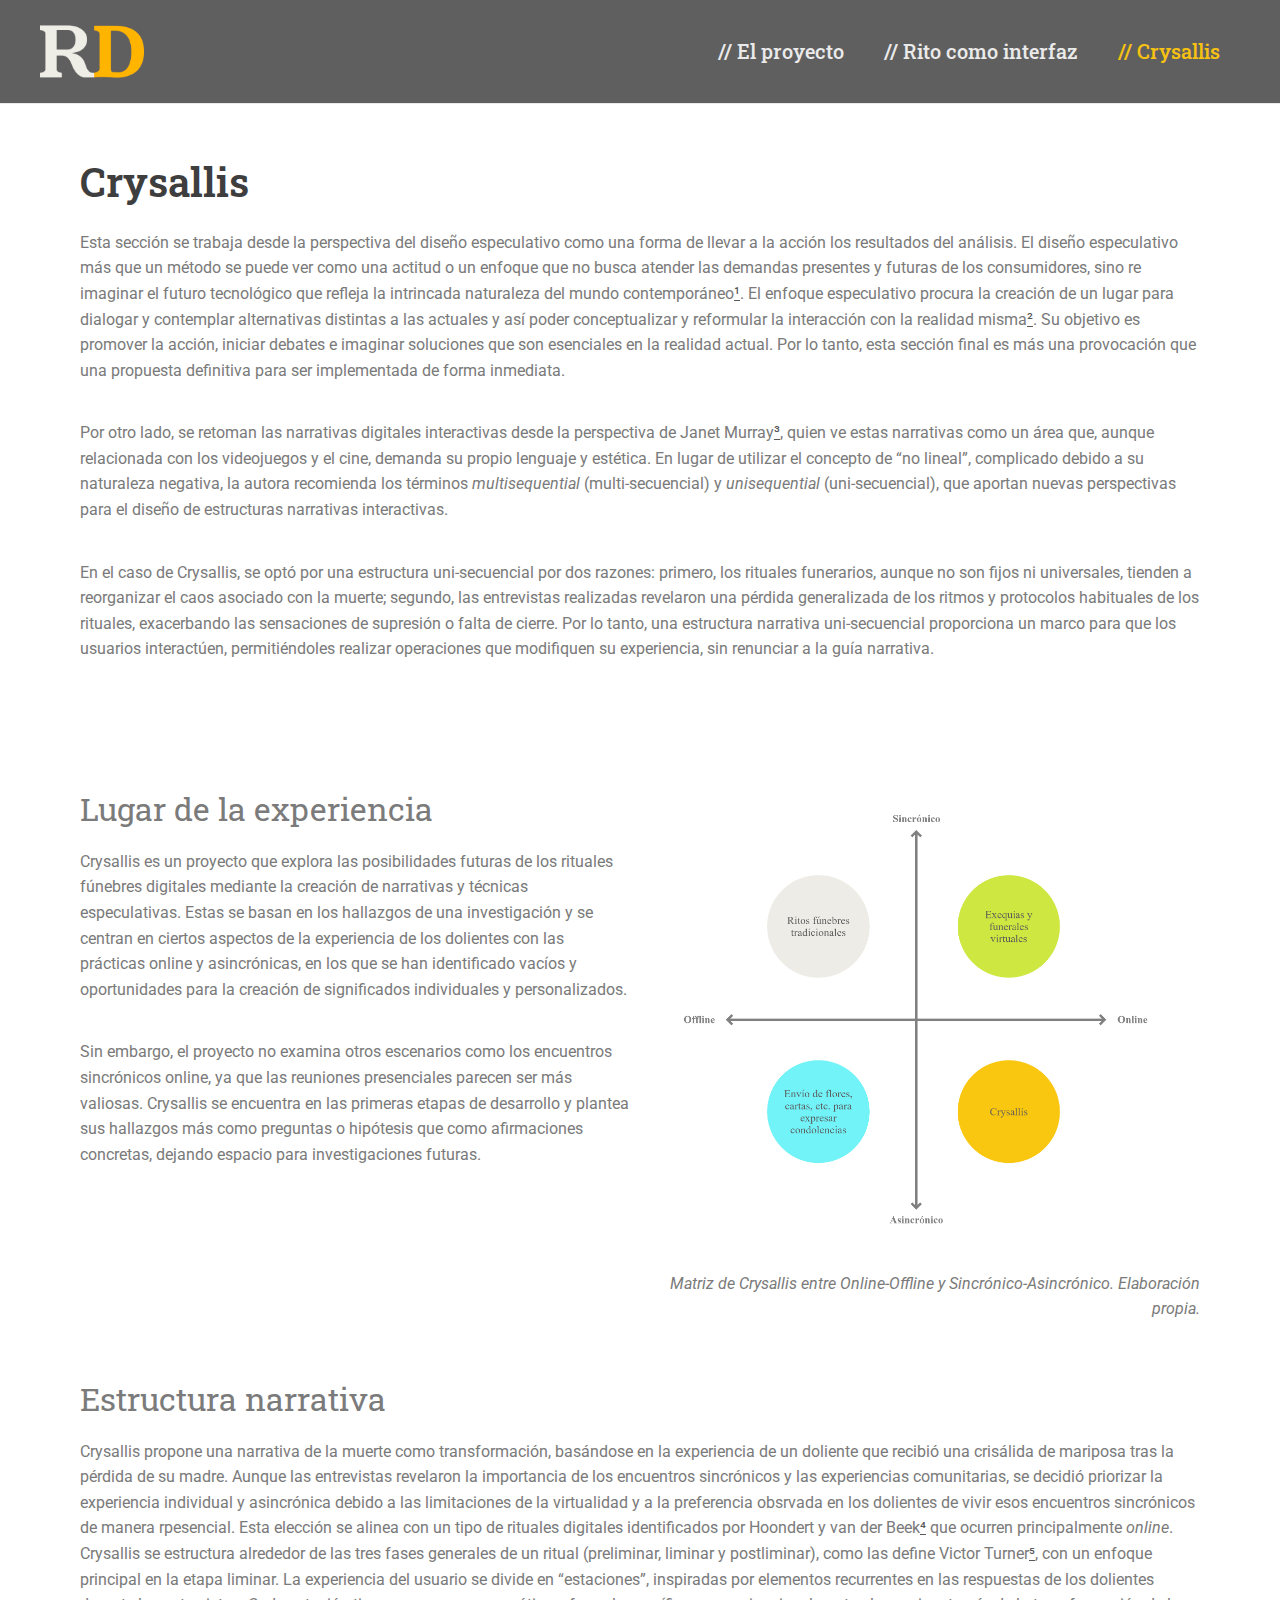
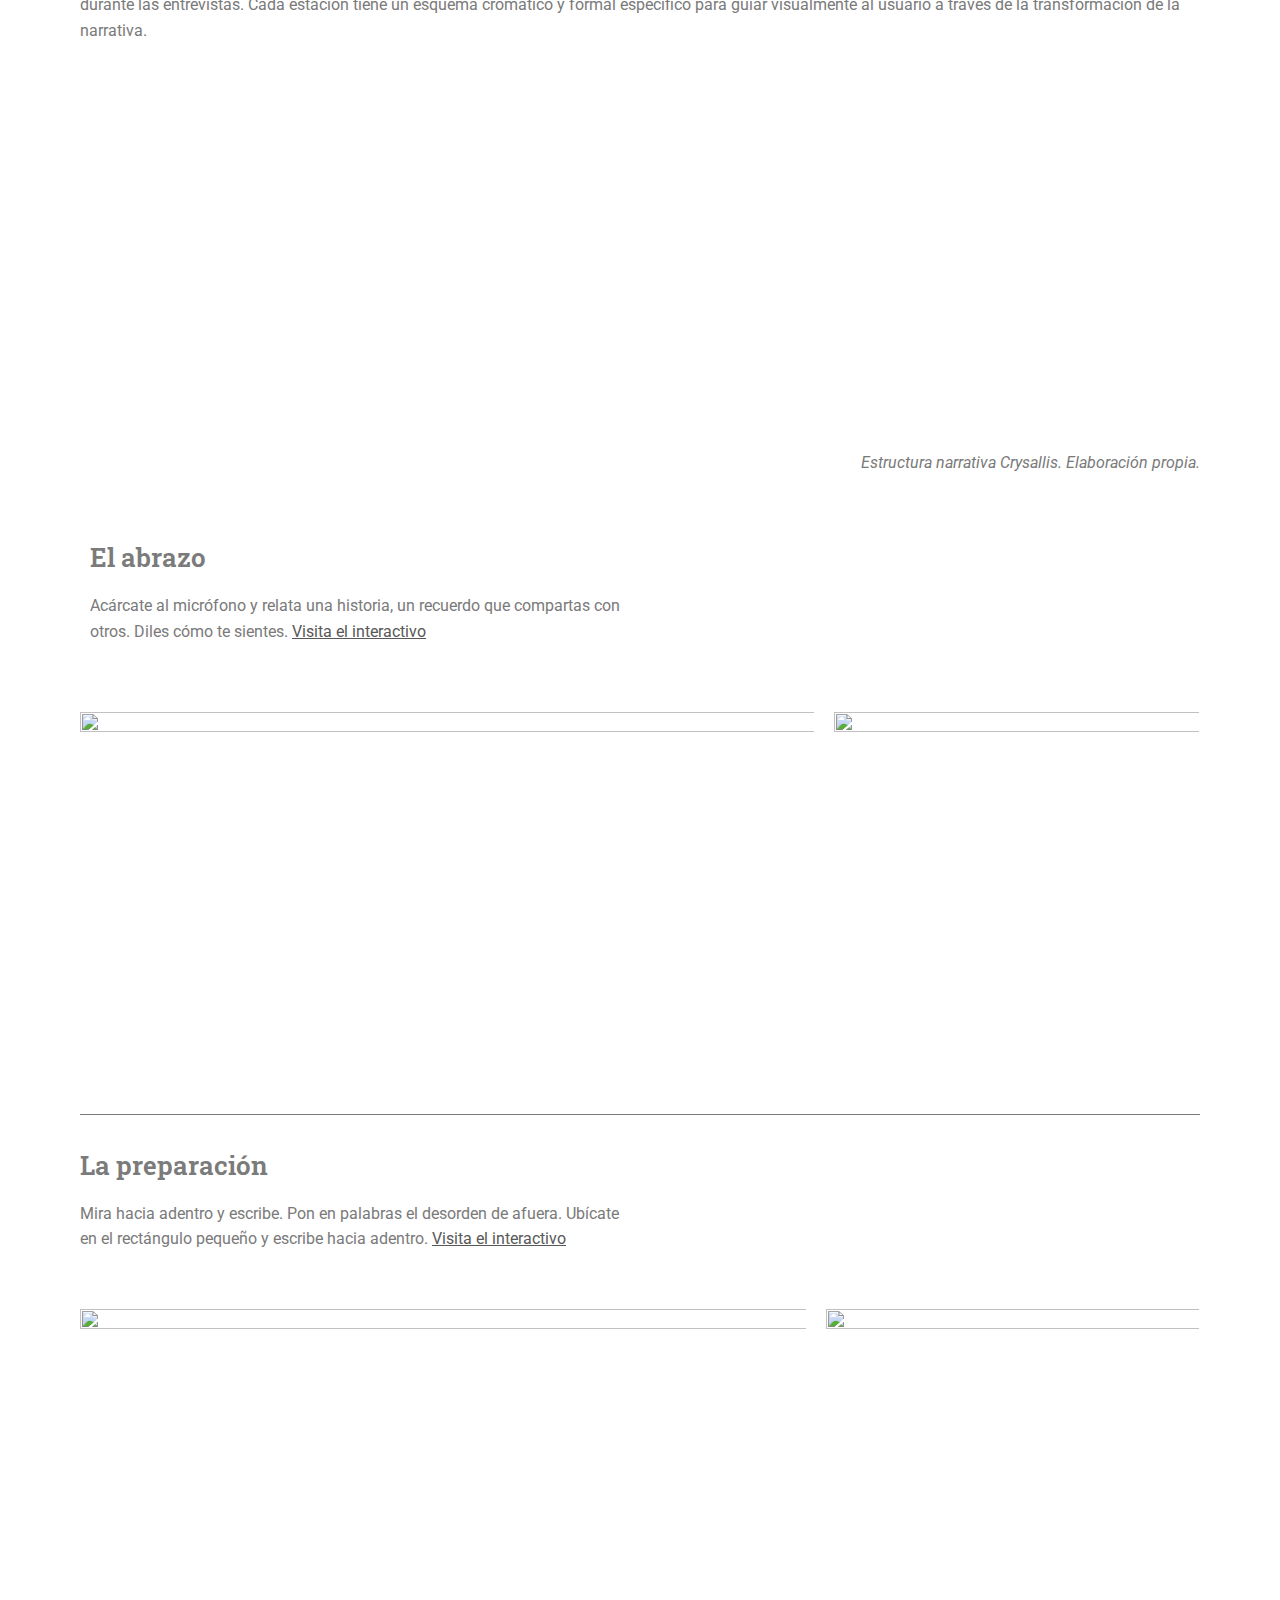
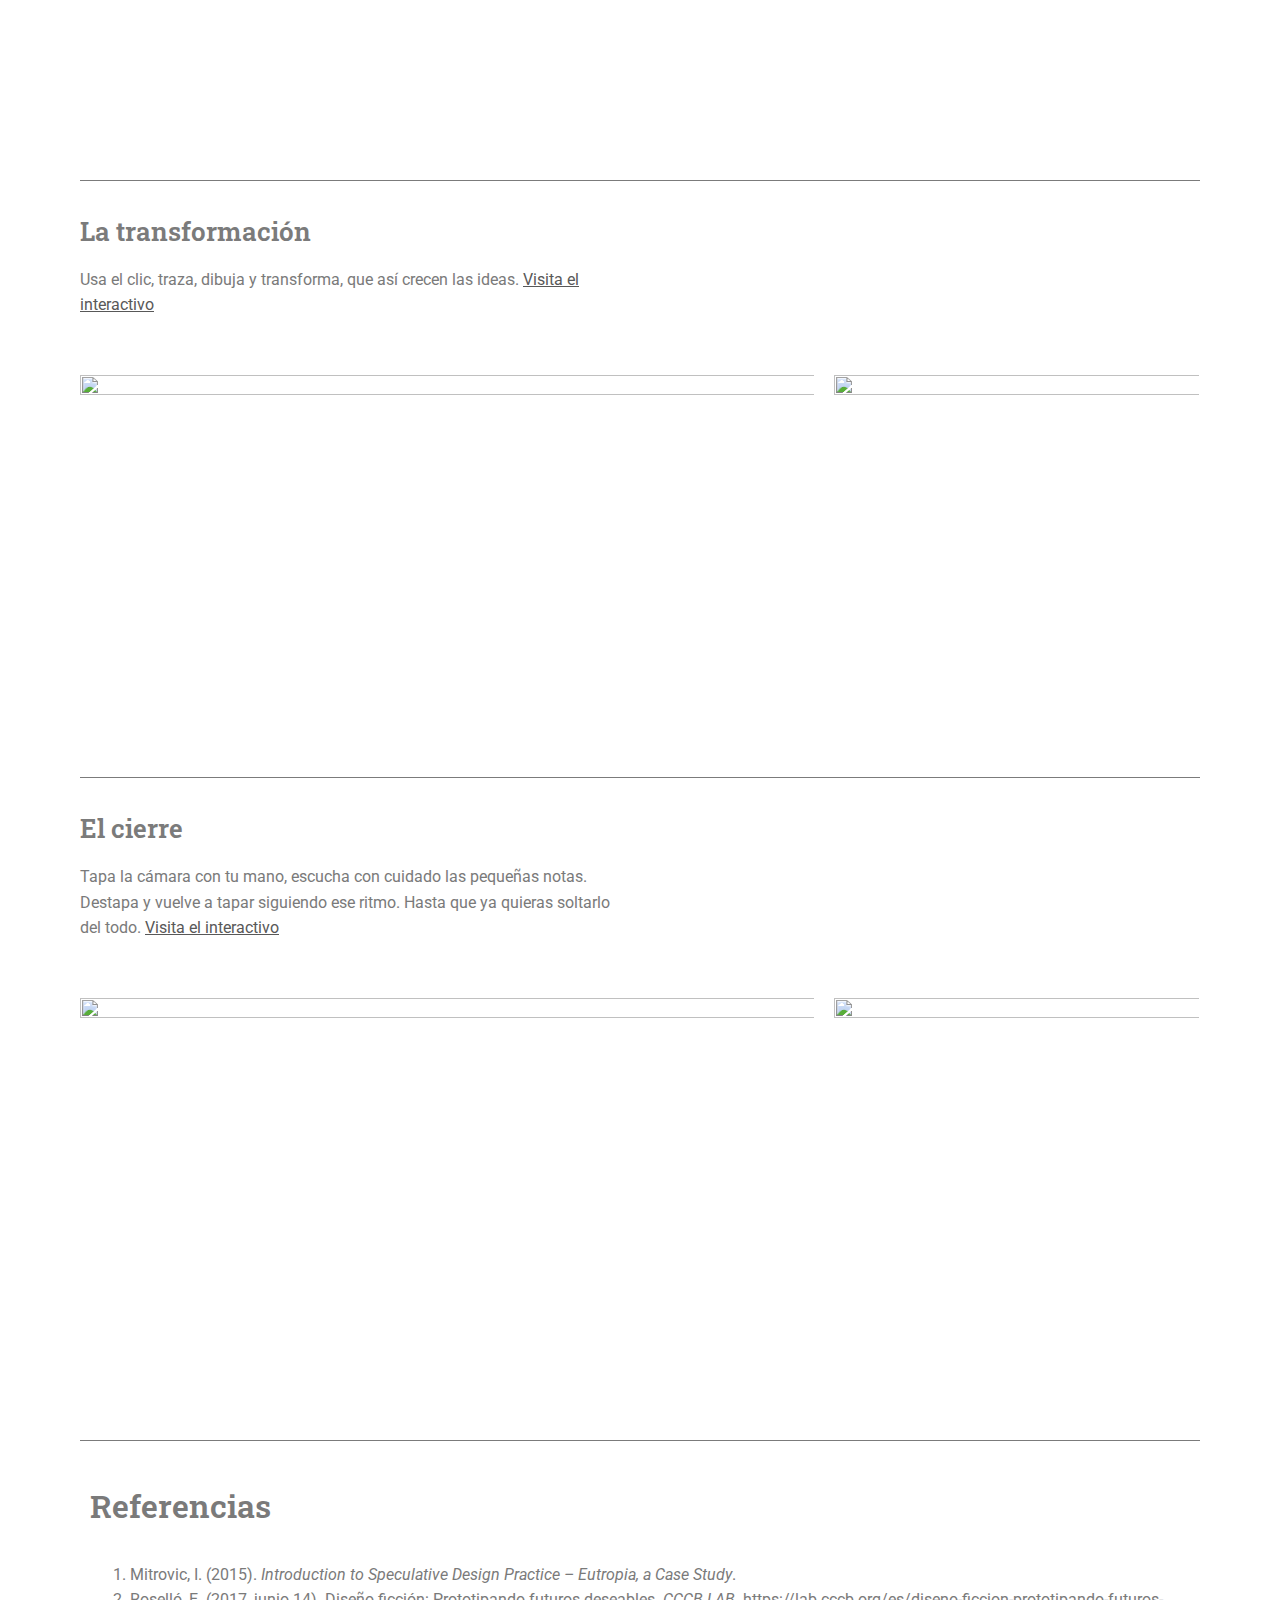
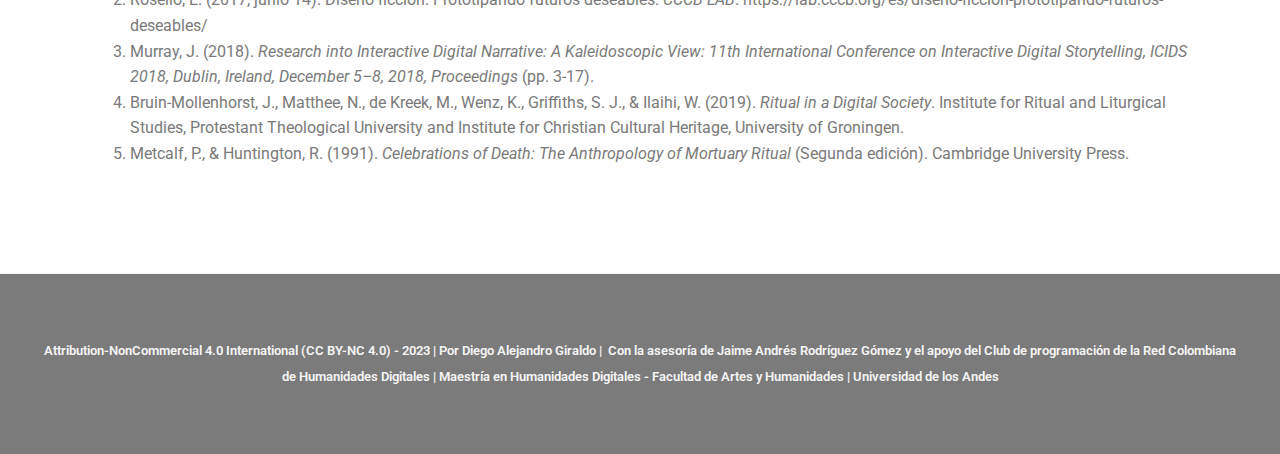
==== commit 08775bf8: "Actual Crysallis" ====
--- a/crysallis/index.html
+++ b/crysallis/index.html
@@ -72,7 +72,7 @@
 <link rel="stylesheet" id="swiper-css" href="https://ritualesdigitales.github.io/wp-content/plugins/elementor/assets/lib/swiper/v8/css/swiper.min.css?ver=8.4.5" media="all">
 <link rel="stylesheet" id="elementor-post-14-css" href="https://ritualesdigitales.github.io/wp-content/uploads/elementor/css/post-14.css?ver=1686799378" media="all">
 <link rel="stylesheet" id="elementor-global-css" href="https://ritualesdigitales.github.io/wp-content/uploads/elementor/css/global.css?ver=1686800178" media="all">
-<link rel="stylesheet" id="elementor-post-28-css" href="https://ritualesdigitales.github.io/wp-content/uploads/elementor/css/post-28.css?ver=1686948608" media="all">
+<link rel="stylesheet" id="elementor-post-28-css" href="https://ritualesdigitales.github.io/wp-content/uploads/elementor/css/post-28.css?ver=1687111376" media="all">
 <link rel="stylesheet" id="google-fonts-1-css" href="https://fonts.googleapis.com/css?family=Roboto%3A100%2C100italic%2C200%2C200italic%2C300%2C300italic%2C400%2C400italic%2C500%2C500italic%2C600%2C600italic%2C700%2C700italic%2C800%2C800italic%2C900%2C900italic%7CRoboto+Slab%3A100%2C100italic%2C200%2C200italic%2C300%2C300italic%2C400%2C400italic%2C500%2C500italic%2C600%2C600italic%2C700%2C700italic%2C800%2C800italic%2C900%2C900italic&#038;display=swap&#038;ver=6.2.2" media="all">
 <link rel="preconnect" href="https://fonts.gstatic.com/" crossorigin>
 <!--[if IE]>
@@ -331,11 +331,7 @@
 				</div>
 				<div class="elementor-element elementor-element-0098df3 elementor-widget elementor-widget-text-editor" data-id="0098df3" data-element_type="widget" data-widget_type="text-editor.default">
 				<div class="elementor-widget-container">
-							<p>Acárcate al micrófono y relata una historia, un recuerdo que compartas con otros. Diles cómo te sientes.</p>						</div>
-				</div>
-				<div class="elementor-element elementor-element-e6a6a93 elementor-widget elementor-widget-text-editor" data-id="e6a6a93" data-element_type="widget" data-widget_type="text-editor.default">
-				<div class="elementor-widget-container">
-							<p><a href="https://editor.p5js.org/dgo.giraldo/sketches/7jKm31-D-" target="_blank" rel="noopener">Visita el interactivo</a></p>						</div>
+							<p>Acárcate al micrófono y relata una historia, un recuerdo que compartas con otros. Diles cómo te sientes. <a style="font-family: var( --e-global-typography-text-font-family ), Sans-serif; font-weight: var( --e-global-typography-text-font-weight ); font-size: 1rem; background-color: #ffffff;" href="https://editor.p5js.org/dgo.giraldo/sketches/7jKm31-D-" target="_blank" rel="noopener">Visita el interactivo</a></p>						</div>
 				</div>
 					</div>
 		</div>
@@ -392,11 +388,7 @@
 				</div>
 				<div class="elementor-element elementor-element-eb08b81 elementor-widget elementor-widget-text-editor" data-id="eb08b81" data-element_type="widget" data-widget_type="text-editor.default">
 				<div class="elementor-widget-container">
-							<p>Mira hacia adentro y escribe. Pon en palabras el desorden de afuera. Escribe hacia adentro.</p>						</div>
-				</div>
-				<div class="elementor-element elementor-element-d4a0f51 elementor-widget elementor-widget-text-editor" data-id="d4a0f51" data-element_type="widget" data-widget_type="text-editor.default">
-				<div class="elementor-widget-container">
-							<p><a href="https://editor.p5js.org/dgo.giraldo/full/nOqT9Refp" target="_blank" rel="noopener">Visita el interactivo</a></p>						</div>
+							<p>Mira hacia adentro y escribe. Pon en palabras el desorden de afuera. Ubícate en el rectángulo pequeño y escribe hacia adentro. <a style="font-family: var( --e-global-typography-text-font-family ), Sans-serif; font-weight: var( --e-global-typography-text-font-weight ); font-size: 1rem; background-color: #ffffff;" href="https://editor.p5js.org/dgo.giraldo/full/nOqT9Refp" target="_blank" rel="noopener">Visita el interactivo</a></p>						</div>
 				</div>
 					</div>
 		</div>
@@ -452,11 +444,7 @@
 				</div>
 				<div class="elementor-element elementor-element-a73cbe5 elementor-widget elementor-widget-text-editor" data-id="a73cbe5" data-element_type="widget" data-widget_type="text-editor.default">
 				<div class="elementor-widget-container">
-							<p>Usa el clic, traza, dibuja y transforma, que así crecen las ideas.</p>						</div>
-				</div>
-				<div class="elementor-element elementor-element-0a904ae elementor-widget elementor-widget-text-editor" data-id="0a904ae" data-element_type="widget" data-widget_type="text-editor.default">
-				<div class="elementor-widget-container">
-							<p><a href="https://editor.p5js.org/dgo.giraldo/full/XzhrAqeZO" target="_blank" rel="noopener">Visita el interactivo</a></p>						</div>
+							<p>Usa el clic, traza, dibuja y transforma, que así crecen las ideas. <a style="font-family: var( --e-global-typography-text-font-family ), Sans-serif; font-weight: var( --e-global-typography-text-font-weight ); font-size: 1rem; background-color: #ffffff;" href="https://editor.p5js.org/dgo.giraldo/full/XzhrAqeZO" target="_blank" rel="noopener">Visita el interactivo</a></p>						</div>
 				</div>
 					</div>
 		</div>
@@ -512,11 +500,7 @@
 				</div>
 				<div class="elementor-element elementor-element-a6ae417 elementor-widget elementor-widget-text-editor" data-id="a6ae417" data-element_type="widget" data-widget_type="text-editor.default">
 				<div class="elementor-widget-container">
-							<p>Tapa la cámara con tu mano, escucha con cuidado las pequeñas notas. Destapa y vuelve a tapar siguiendo ese ritmo. Hasta que ya quieras soltarlo del todo.</p>						</div>
-				</div>
-				<div class="elementor-element elementor-element-b2badcc elementor-widget elementor-widget-text-editor" data-id="b2badcc" data-element_type="widget" data-widget_type="text-editor.default">
-				<div class="elementor-widget-container">
-							<p><a href="https://editor.p5js.org/dgo.giraldo/full/dodwHKqal" target="_blank" rel="noopener">Visita el interactivo</a></p>						</div>
+							<p>Tapa la cámara con tu mano, escucha con cuidado las pequeñas notas. Destapa y vuelve a tapar siguiendo ese ritmo. Hasta que ya quieras soltarlo del todo. <a style="font-family: var( --e-global-typography-text-font-family ), Sans-serif; font-weight: var( --e-global-typography-text-font-weight ); font-size: 1rem; background-color: #ffffff;" href="https://editor.p5js.org/dgo.giraldo/full/dodwHKqal" target="_blank" rel="noopener">Visita el interactivo</a></p>						</div>
 				</div>
 					</div>
 		</div>
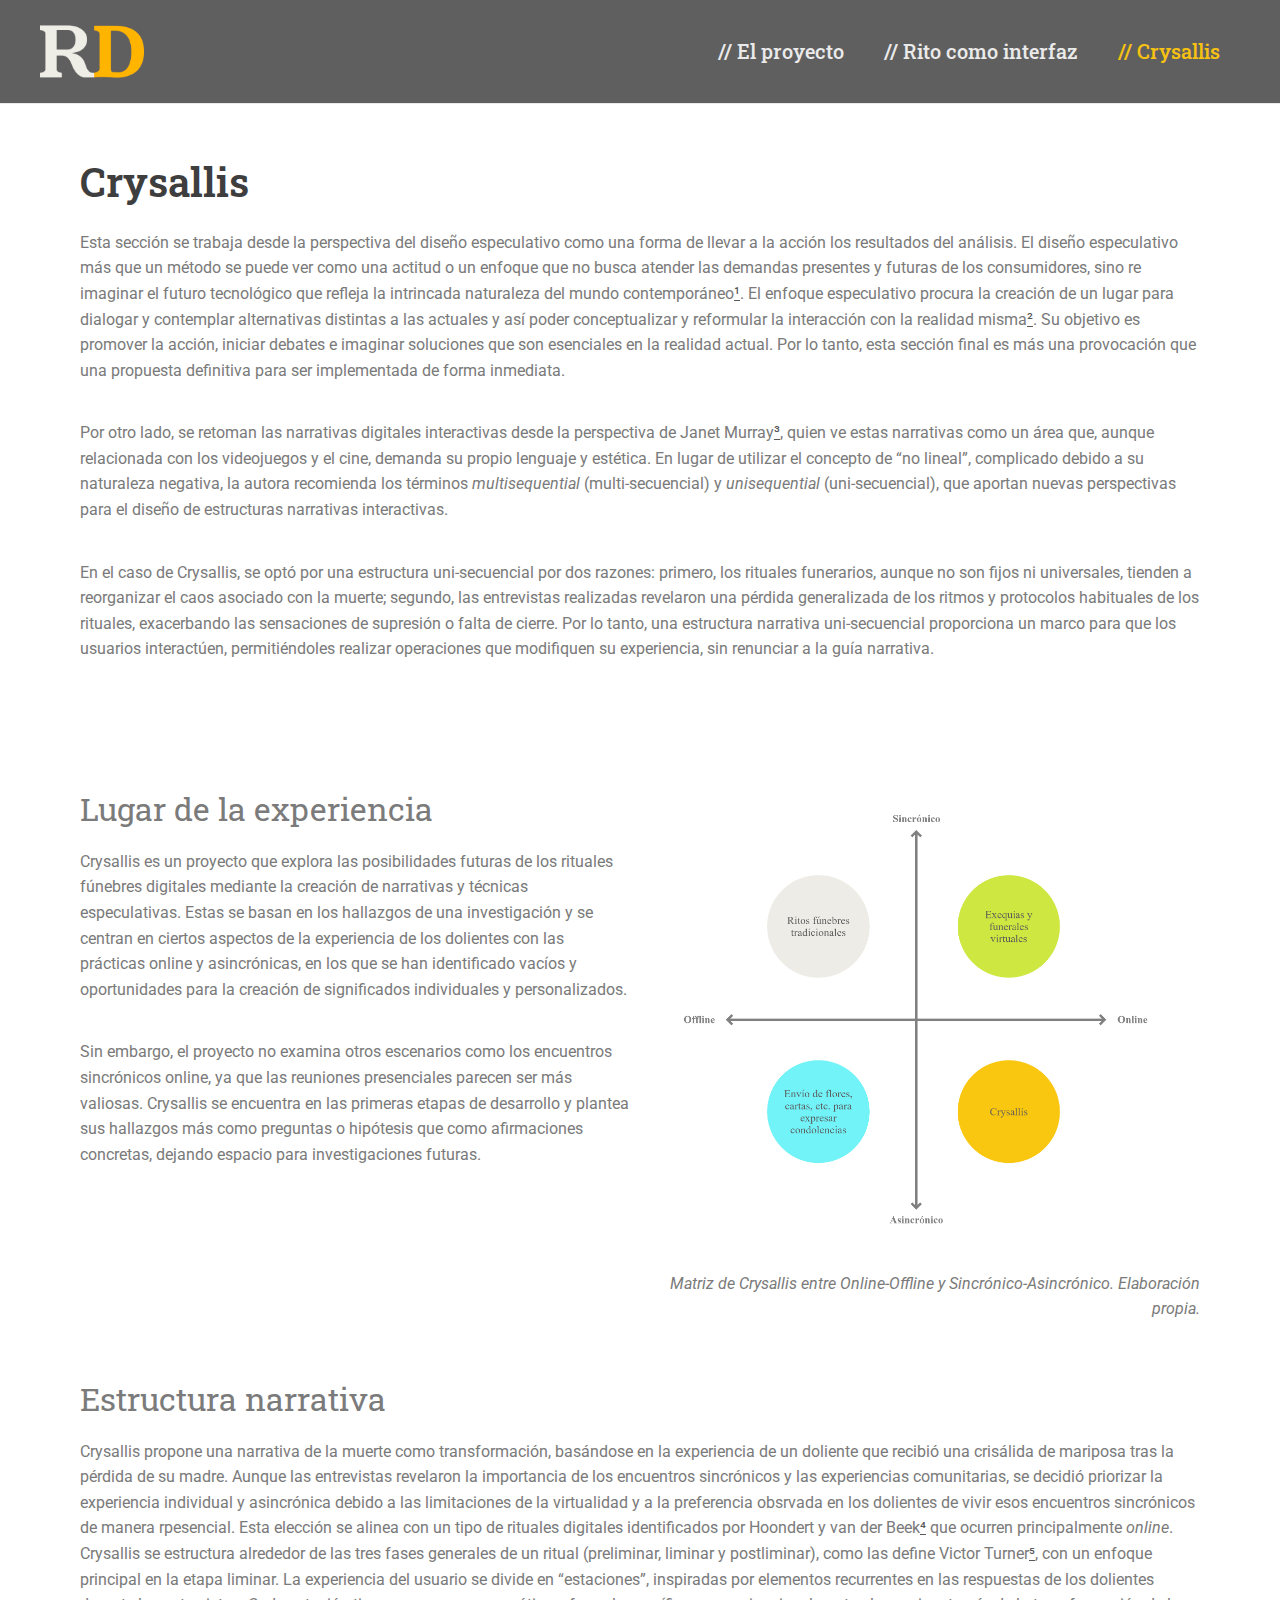
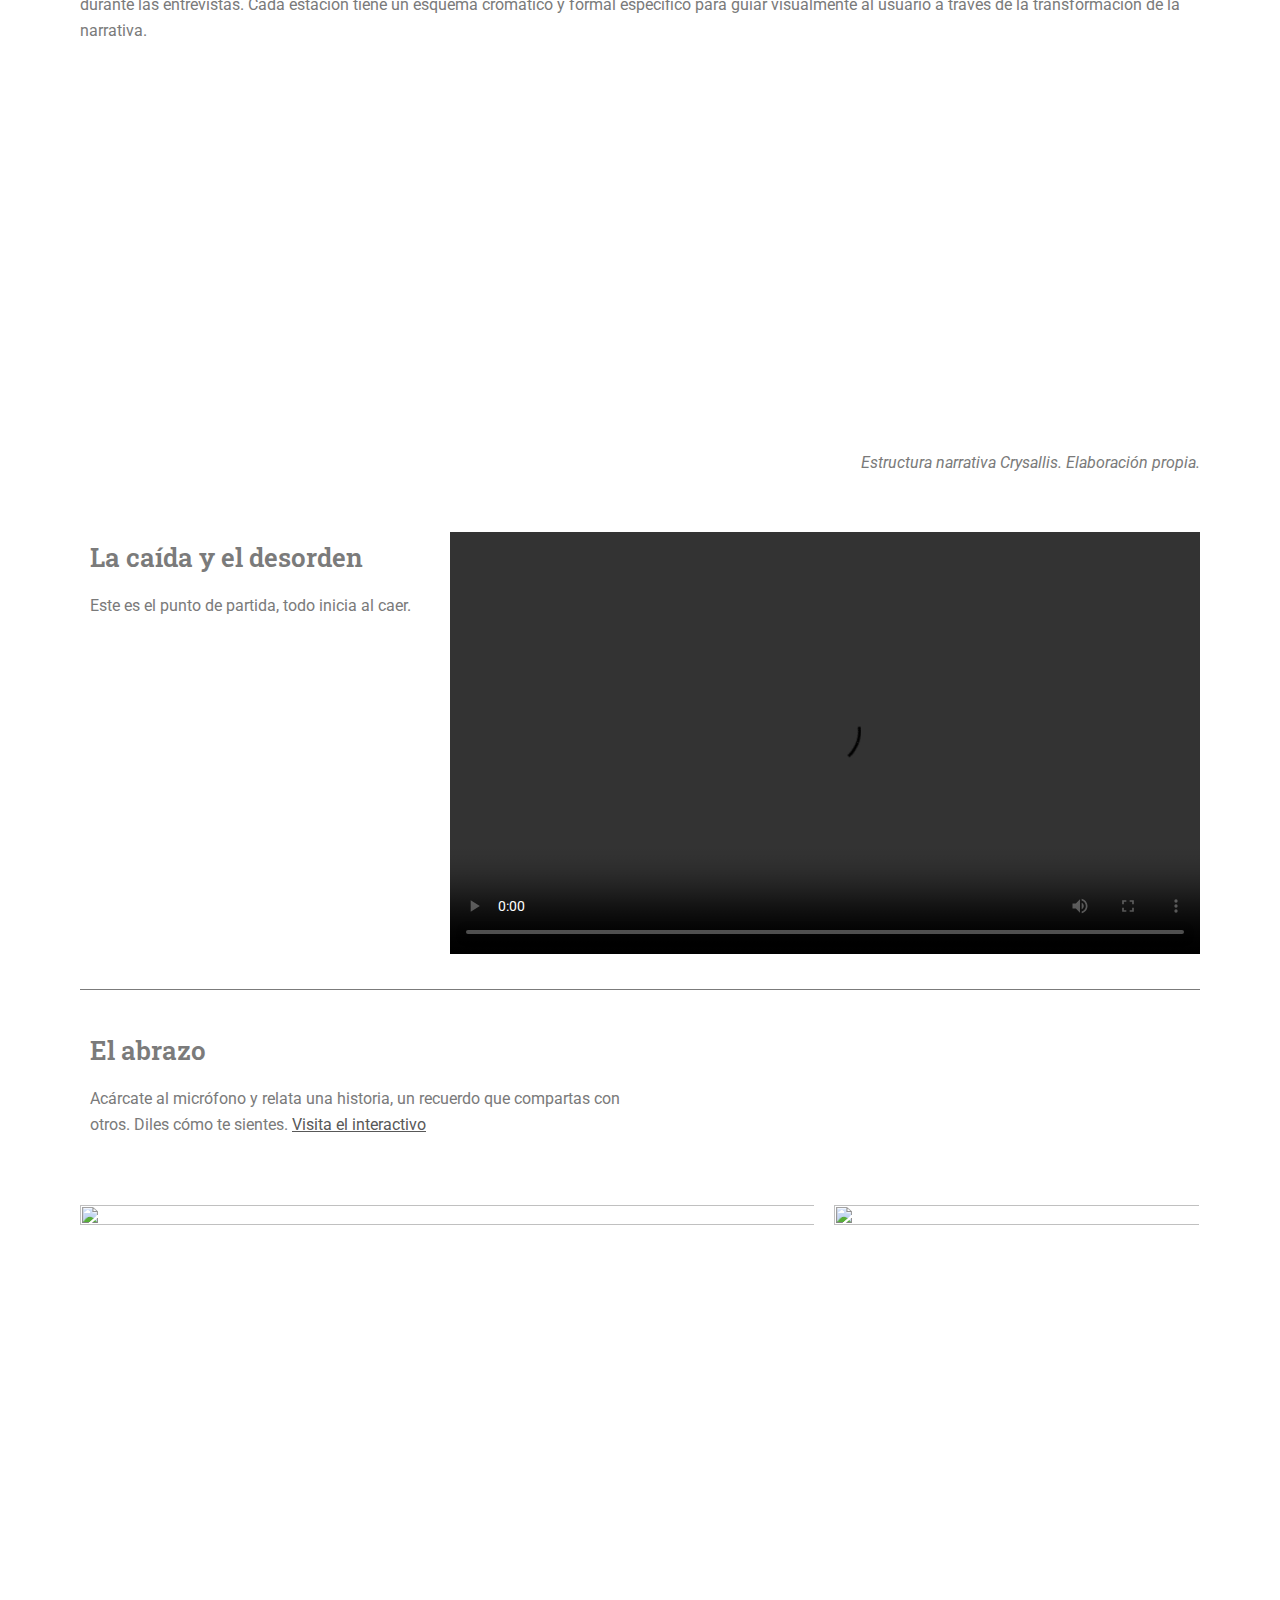
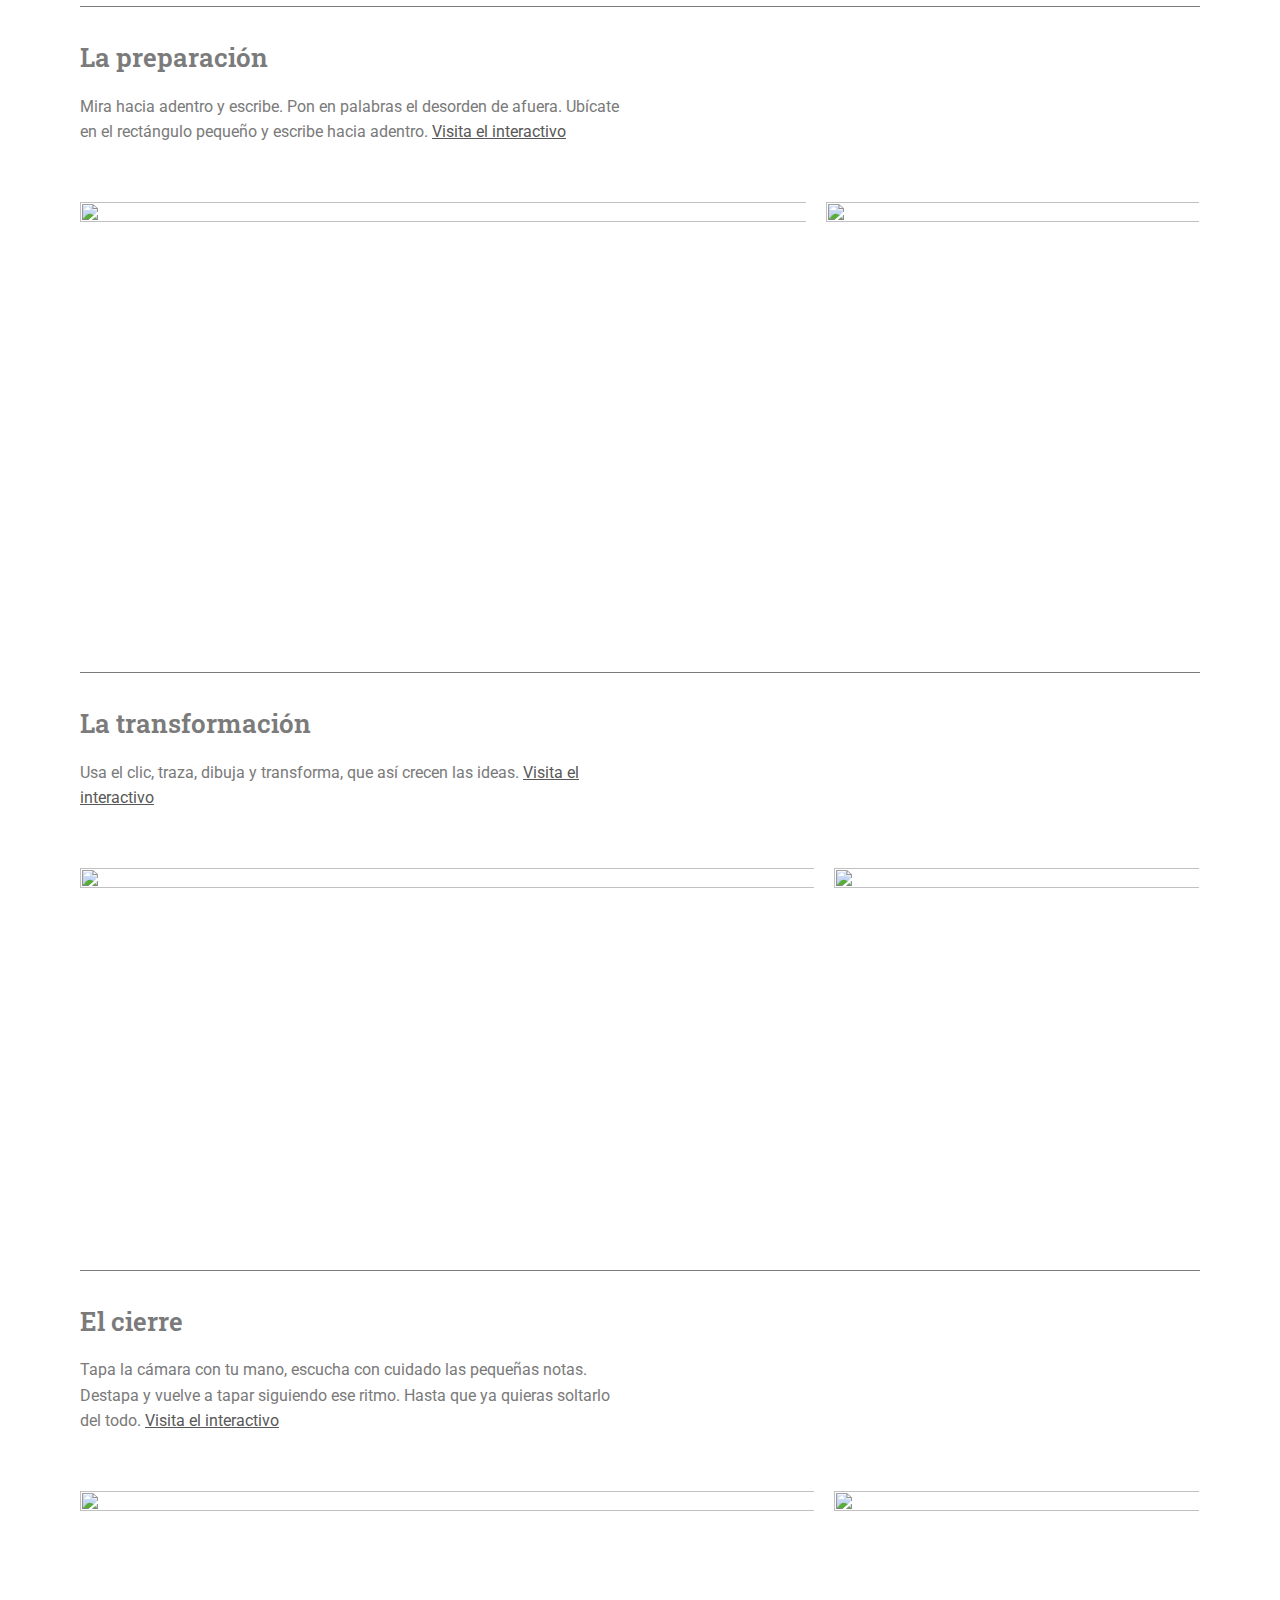
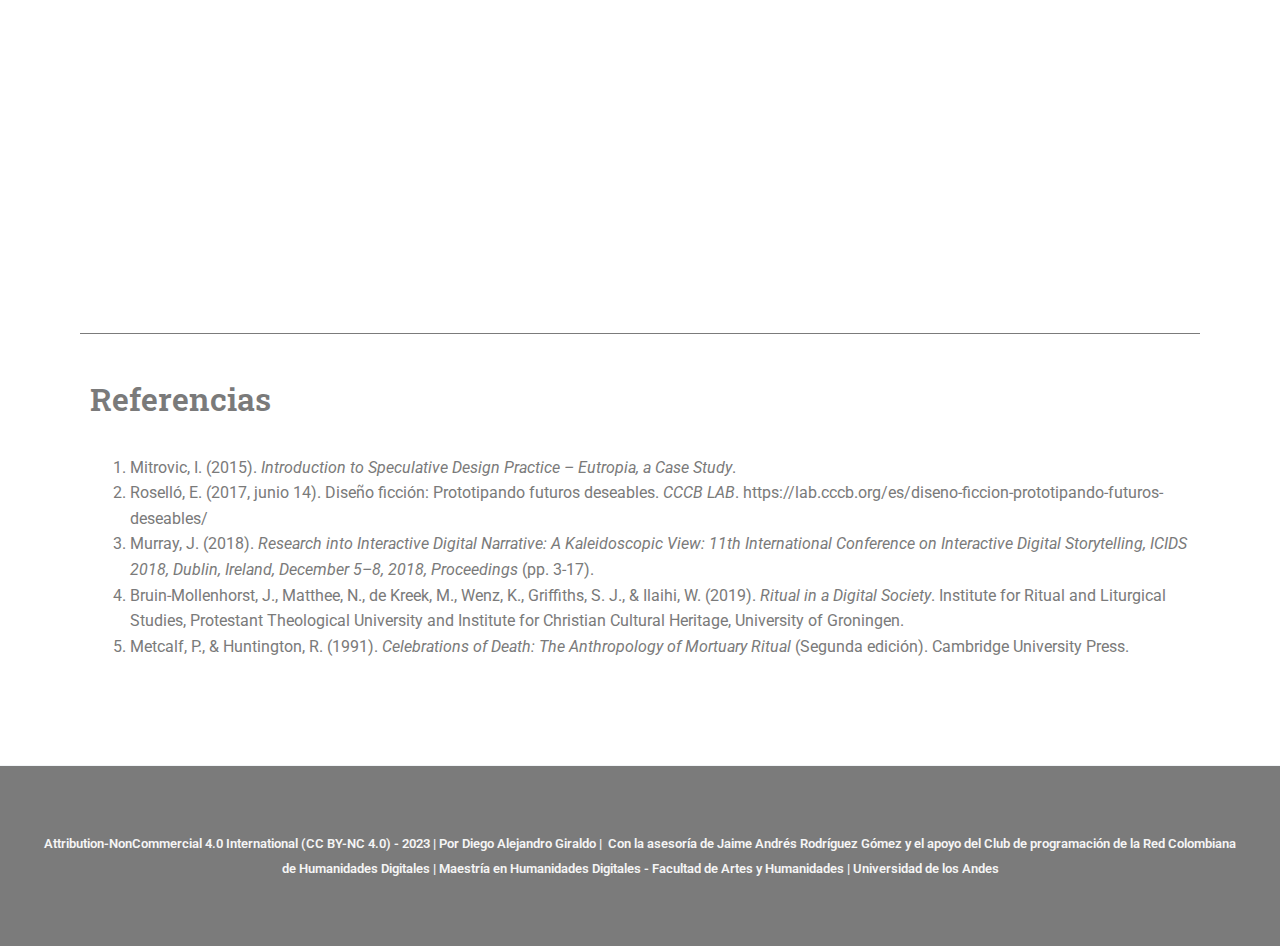
==== commit e97c774f: "Video" ====
--- a/crysallis/index.html
+++ b/crysallis/index.html
@@ -72,7 +72,7 @@
 <link rel="stylesheet" id="swiper-css" href="https://ritualesdigitales.github.io/wp-content/plugins/elementor/assets/lib/swiper/v8/css/swiper.min.css?ver=8.4.5" media="all">
 <link rel="stylesheet" id="elementor-post-14-css" href="https://ritualesdigitales.github.io/wp-content/uploads/elementor/css/post-14.css?ver=1686799378" media="all">
 <link rel="stylesheet" id="elementor-global-css" href="https://ritualesdigitales.github.io/wp-content/uploads/elementor/css/global.css?ver=1686800178" media="all">
-<link rel="stylesheet" id="elementor-post-28-css" href="https://ritualesdigitales.github.io/wp-content/uploads/elementor/css/post-28.css?ver=1687111376" media="all">
+<link rel="stylesheet" id="elementor-post-28-css" href="https://ritualesdigitales.github.io/wp-content/uploads/elementor/css/post-28.css?ver=1687130908" media="all">
 <link rel="stylesheet" id="google-fonts-1-css" href="https://fonts.googleapis.com/css?family=Roboto%3A100%2C100italic%2C200%2C200italic%2C300%2C300italic%2C400%2C400italic%2C500%2C500italic%2C600%2C600italic%2C700%2C700italic%2C800%2C800italic%2C900%2C900italic%7CRoboto+Slab%3A100%2C100italic%2C200%2C200italic%2C300%2C300italic%2C400%2C400italic%2C500%2C500italic%2C600%2C600italic%2C700%2C700italic%2C800%2C800italic%2C900%2C900italic&#038;display=swap&#038;ver=6.2.2" media="all">
 <link rel="preconnect" href="https://fonts.gstatic.com/" crossorigin>
 <!--[if IE]>
@@ -321,21 +321,66 @@
 		</div>
 							</div>
 		</section>
-				<section class="elementor-section elementor-top-section elementor-element elementor-element-36a0d84 elementor-section-boxed elementor-section-height-default elementor-section-height-default" data-id="36a0d84" data-element_type="section">
+				<section class="elementor-section elementor-top-section elementor-element elementor-element-ffe67b6 elementor-section-boxed elementor-section-height-default elementor-section-height-default" data-id="ffe67b6" data-element_type="section">
 						<div class="elementor-container elementor-column-gap-default">
 					<div class="elementor-column elementor-col-50 elementor-top-column elementor-element elementor-element-6875bab" data-id="6875bab" data-element_type="column">
 			<div class="elementor-widget-wrap elementor-element-populated">
 								<div class="elementor-element elementor-element-abb22a4 elementor-widget elementor-widget-heading" data-id="abb22a4" data-element_type="widget" data-widget_type="heading.default">
 				<div class="elementor-widget-container">
+			<h3 class="elementor-heading-title elementor-size-default">La caída y el desorden</h3>		</div>
+				</div>
+				<div class="elementor-element elementor-element-0098df3 elementor-widget elementor-widget-text-editor" data-id="0098df3" data-element_type="widget" data-widget_type="text-editor.default">
+				<div class="elementor-widget-container">
+							<p>Este es el punto de partida, todo inicia al caer.</p>						</div>
+				</div>
+					</div>
+		</div>
+				<div class="elementor-column elementor-col-50 elementor-top-column elementor-element elementor-element-485c443" data-id="485c443" data-element_type="column">
+			<div class="elementor-widget-wrap elementor-element-populated">
+								<div class="elementor-element elementor-element-1147012 elementor-widget elementor-widget-video" data-id="1147012" data-element_type="widget" data-settings="{&quot;video_type&quot;:&quot;hosted&quot;,&quot;controls&quot;:&quot;yes&quot;}" data-widget_type="video.default">
+				<div class="elementor-widget-container">
+			<style>/*! elementor - v3.13.3 - 28-05-2023 */
+.elementor-widget-video .elementor-widget-container{overflow:hidden;transform:translateZ(0)}.elementor-widget-video .elementor-wrapper{aspect-ratio:var(--video-aspect-ratio)}.elementor-widget-video .elementor-wrapper iframe,.elementor-widget-video .elementor-wrapper video{height:100%;width:100%;display:flex;border:none;background-color:#000}@supports not (aspect-ratio:1/1){.elementor-widget-video .elementor-wrapper{position:relative;overflow:hidden;height:0;padding-bottom:calc(100% / var(--video-aspect-ratio))}.elementor-widget-video .elementor-wrapper iframe,.elementor-widget-video .elementor-wrapper video{position:absolute;top:0;right:0;bottom:0;left:0}}.elementor-widget-video .elementor-open-inline .elementor-custom-embed-image-overlay{position:absolute;top:0;left:0;width:100%;height:100%;background-size:cover;background-position:50%}.elementor-widget-video .elementor-custom-embed-image-overlay{cursor:pointer;text-align:center}.elementor-widget-video .elementor-custom-embed-image-overlay:hover .elementor-custom-embed-play i{opacity:1}.elementor-widget-video .elementor-custom-embed-image-overlay img{display:block;width:100%}.elementor-widget-video .e-hosted-video .elementor-video{-o-object-fit:cover;object-fit:cover}.e-con-inner>.elementor-widget-video,.e-con>.elementor-widget-video{width:var(--container-widget-width);--flex-grow:var(--container-widget-flex-grow)}</style>		<div class="e-hosted-video elementor-wrapper elementor-open-inline">
+					<video class="elementor-video" src="https://ritualesdigitales.github.io/wp-content/uploads/2023/06/La-caida.mp4" controls="" preload="metadata" controlslist="nodownload"></video>
+				</div>
+				</div>
+				</div>
+					</div>
+		</div>
+							</div>
+		</section>
+				<section class="elementor-section elementor-top-section elementor-element elementor-element-cdf171d elementor-section-boxed elementor-section-height-default elementor-section-height-default" data-id="cdf171d" data-element_type="section">
+						<div class="elementor-container elementor-column-gap-default">
+					<div class="elementor-column elementor-col-100 elementor-top-column elementor-element elementor-element-b7bc520" data-id="b7bc520" data-element_type="column">
+			<div class="elementor-widget-wrap elementor-element-populated">
+								<div class="elementor-element elementor-element-441fecc elementor-widget-divider--view-line elementor-widget elementor-widget-divider" data-id="441fecc" data-element_type="widget" data-widget_type="divider.default">
+				<div class="elementor-widget-container">
+			<style>/*! elementor - v3.13.3 - 28-05-2023 */
+.elementor-widget-divider{--divider-border-style:none;--divider-border-width:1px;--divider-color:#0c0d0e;--divider-icon-size:20px;--divider-element-spacing:10px;--divider-pattern-height:24px;--divider-pattern-size:20px;--divider-pattern-url:none;--divider-pattern-repeat:repeat-x}.elementor-widget-divider .elementor-divider{display:flex}.elementor-widget-divider .elementor-divider__text{font-size:15px;line-height:1;max-width:95%}.elementor-widget-divider .elementor-divider__element{margin:0 var(--divider-element-spacing);flex-shrink:0}.elementor-widget-divider .elementor-icon{font-size:var(--divider-icon-size)}.elementor-widget-divider .elementor-divider-separator{display:flex;margin:0;direction:ltr}.elementor-widget-divider--view-line_icon .elementor-divider-separator,.elementor-widget-divider--view-line_text .elementor-divider-separator{align-items:center}.elementor-widget-divider--view-line_icon .elementor-divider-separator:after,.elementor-widget-divider--view-line_icon .elementor-divider-separator:before,.elementor-widget-divider--view-line_text .elementor-divider-separator:after,.elementor-widget-divider--view-line_text .elementor-divider-separator:before{display:block;content:"";border-bottom:0;flex-grow:1;border-top:var(--divider-border-width) var(--divider-border-style) var(--divider-color)}.elementor-widget-divider--element-align-left .elementor-divider .elementor-divider-separator>.elementor-divider__svg:first-of-type{flex-grow:0;flex-shrink:100}.elementor-widget-divider--element-align-left .elementor-divider-separator:before{content:none}.elementor-widget-divider--element-align-left .elementor-divider__element{margin-left:0}.elementor-widget-divider--element-align-right .elementor-divider .elementor-divider-separator>.elementor-divider__svg:last-of-type{flex-grow:0;flex-shrink:100}.elementor-widget-divider--element-align-right .elementor-divider-separator:after{content:none}.elementor-widget-divider--element-align-right .elementor-divider__element{margin-right:0}.elementor-widget-divider:not(.elementor-widget-divider--view-line_text):not(.elementor-widget-divider--view-line_icon) .elementor-divider-separator{border-top:var(--divider-border-width) var(--divider-border-style) var(--divider-color)}.elementor-widget-divider--separator-type-pattern{--divider-border-style:none}.elementor-widget-divider--separator-type-pattern.elementor-widget-divider--view-line .elementor-divider-separator,.elementor-widget-divider--separator-type-pattern:not(.elementor-widget-divider--view-line) .elementor-divider-separator:after,.elementor-widget-divider--separator-type-pattern:not(.elementor-widget-divider--view-line) .elementor-divider-separator:before,.elementor-widget-divider--separator-type-pattern:not([class*=elementor-widget-divider--view]) .elementor-divider-separator{width:100%;min-height:var(--divider-pattern-height);-webkit-mask-size:var(--divider-pattern-size) 100%;mask-size:var(--divider-pattern-size) 100%;-webkit-mask-repeat:var(--divider-pattern-repeat);mask-repeat:var(--divider-pattern-repeat);background-color:var(--divider-color);-webkit-mask-image:var(--divider-pattern-url);mask-image:var(--divider-pattern-url)}.elementor-widget-divider--no-spacing{--divider-pattern-size:auto}.elementor-widget-divider--bg-round{--divider-pattern-repeat:round}.rtl .elementor-widget-divider .elementor-divider__text{direction:rtl}.e-con-inner>.elementor-widget-divider,.e-con>.elementor-widget-divider{width:var(--container-widget-width,100%);--flex-grow:var(--container-widget-flex-grow)}</style>		<div class="elementor-divider">
+			<span class="elementor-divider-separator">
+						</span>
+		</div>
+				</div>
+				</div>
+					</div>
+		</div>
+							</div>
+		</section>
+				<section class="elementor-section elementor-top-section elementor-element elementor-element-5552274 elementor-section-boxed elementor-section-height-default elementor-section-height-default" data-id="5552274" data-element_type="section">
+						<div class="elementor-container elementor-column-gap-default">
+					<div class="elementor-column elementor-col-50 elementor-top-column elementor-element elementor-element-22727ca" data-id="22727ca" data-element_type="column">
+			<div class="elementor-widget-wrap elementor-element-populated">
+								<div class="elementor-element elementor-element-7126580 elementor-widget elementor-widget-heading" data-id="7126580" data-element_type="widget" data-widget_type="heading.default">
+				<div class="elementor-widget-container">
 			<h3 class="elementor-heading-title elementor-size-default">El abrazo</h3>		</div>
 				</div>
-				<div class="elementor-element elementor-element-0098df3 elementor-widget elementor-widget-text-editor" data-id="0098df3" data-element_type="widget" data-widget_type="text-editor.default">
+				<div class="elementor-element elementor-element-f479f34 elementor-widget elementor-widget-text-editor" data-id="f479f34" data-element_type="widget" data-widget_type="text-editor.default">
 				<div class="elementor-widget-container">
 							<p>Acárcate al micrófono y relata una historia, un recuerdo que compartas con otros. Diles cómo te sientes. <a style="font-family: var( --e-global-typography-text-font-family ), Sans-serif; font-weight: var( --e-global-typography-text-font-weight ); font-size: 1rem; background-color: #ffffff;" href="https://editor.p5js.org/dgo.giraldo/sketches/7jKm31-D-" target="_blank" rel="noopener">Visita el interactivo</a></p>						</div>
 				</div>
 					</div>
 		</div>
-				<div class="elementor-column elementor-col-50 elementor-top-column elementor-element elementor-element-1b1cab4" data-id="1b1cab4" data-element_type="column">
+				<div class="elementor-column elementor-col-50 elementor-top-column elementor-element elementor-element-5a41a5b" data-id="5a41a5b" data-element_type="column">
 			<div class="elementor-widget-wrap">
 									</div>
 		</div>
@@ -361,14 +406,13 @@
 		</div>
 							</div>
 		</section>
-				<section class="elementor-section elementor-top-section elementor-element elementor-element-cdf171d elementor-section-boxed elementor-section-height-default elementor-section-height-default" data-id="cdf171d" data-element_type="section">
-						<div class="elementor-container elementor-column-gap-default">
-					<div class="elementor-column elementor-col-100 elementor-top-column elementor-element elementor-element-b7bc520" data-id="b7bc520" data-element_type="column">
-			<div class="elementor-widget-wrap elementor-element-populated">
-								<div class="elementor-element elementor-element-441fecc elementor-widget-divider--view-line elementor-widget elementor-widget-divider" data-id="441fecc" data-element_type="widget" data-widget_type="divider.default">
-				<div class="elementor-widget-container">
-			<style>/*! elementor - v3.13.3 - 28-05-2023 */
-.elementor-widget-divider{--divider-border-style:none;--divider-border-width:1px;--divider-color:#0c0d0e;--divider-icon-size:20px;--divider-element-spacing:10px;--divider-pattern-height:24px;--divider-pattern-size:20px;--divider-pattern-url:none;--divider-pattern-repeat:repeat-x}.elementor-widget-divider .elementor-divider{display:flex}.elementor-widget-divider .elementor-divider__text{font-size:15px;line-height:1;max-width:95%}.elementor-widget-divider .elementor-divider__element{margin:0 var(--divider-element-spacing);flex-shrink:0}.elementor-widget-divider .elementor-icon{font-size:var(--divider-icon-size)}.elementor-widget-divider .elementor-divider-separator{display:flex;margin:0;direction:ltr}.elementor-widget-divider--view-line_icon .elementor-divider-separator,.elementor-widget-divider--view-line_text .elementor-divider-separator{align-items:center}.elementor-widget-divider--view-line_icon .elementor-divider-separator:after,.elementor-widget-divider--view-line_icon .elementor-divider-separator:before,.elementor-widget-divider--view-line_text .elementor-divider-separator:after,.elementor-widget-divider--view-line_text .elementor-divider-separator:before{display:block;content:"";border-bottom:0;flex-grow:1;border-top:var(--divider-border-width) var(--divider-border-style) var(--divider-color)}.elementor-widget-divider--element-align-left .elementor-divider .elementor-divider-separator>.elementor-divider__svg:first-of-type{flex-grow:0;flex-shrink:100}.elementor-widget-divider--element-align-left .elementor-divider-separator:before{content:none}.elementor-widget-divider--element-align-left .elementor-divider__element{margin-left:0}.elementor-widget-divider--element-align-right .elementor-divider .elementor-divider-separator>.elementor-divider__svg:last-of-type{flex-grow:0;flex-shrink:100}.elementor-widget-divider--element-align-right .elementor-divider-separator:after{content:none}.elementor-widget-divider--element-align-right .elementor-divider__element{margin-right:0}.elementor-widget-divider:not(.elementor-widget-divider--view-line_text):not(.elementor-widget-divider--view-line_icon) .elementor-divider-separator{border-top:var(--divider-border-width) var(--divider-border-style) var(--divider-color)}.elementor-widget-divider--separator-type-pattern{--divider-border-style:none}.elementor-widget-divider--separator-type-pattern.elementor-widget-divider--view-line .elementor-divider-separator,.elementor-widget-divider--separator-type-pattern:not(.elementor-widget-divider--view-line) .elementor-divider-separator:after,.elementor-widget-divider--separator-type-pattern:not(.elementor-widget-divider--view-line) .elementor-divider-separator:before,.elementor-widget-divider--separator-type-pattern:not([class*=elementor-widget-divider--view]) .elementor-divider-separator{width:100%;min-height:var(--divider-pattern-height);-webkit-mask-size:var(--divider-pattern-size) 100%;mask-size:var(--divider-pattern-size) 100%;-webkit-mask-repeat:var(--divider-pattern-repeat);mask-repeat:var(--divider-pattern-repeat);background-color:var(--divider-color);-webkit-mask-image:var(--divider-pattern-url);mask-image:var(--divider-pattern-url)}.elementor-widget-divider--no-spacing{--divider-pattern-size:auto}.elementor-widget-divider--bg-round{--divider-pattern-repeat:round}.rtl .elementor-widget-divider .elementor-divider__text{direction:rtl}.e-con-inner>.elementor-widget-divider,.e-con>.elementor-widget-divider{width:var(--container-widget-width,100%);--flex-grow:var(--container-widget-flex-grow)}</style>		<div class="elementor-divider">
+				<section class="elementor-section elementor-top-section elementor-element elementor-element-c5ae3c9 elementor-section-boxed elementor-section-height-default elementor-section-height-default" data-id="c5ae3c9" data-element_type="section">
+						<div class="elementor-container elementor-column-gap-default">
+					<div class="elementor-column elementor-col-100 elementor-top-column elementor-element elementor-element-1c7d103" data-id="1c7d103" data-element_type="column">
+			<div class="elementor-widget-wrap elementor-element-populated">
+								<div class="elementor-element elementor-element-a0135cf elementor-widget-divider--view-line elementor-widget elementor-widget-divider" data-id="a0135cf" data-element_type="widget" data-widget_type="divider.default">
+				<div class="elementor-widget-container">
+					<div class="elementor-divider">
 			<span class="elementor-divider-separator">
 						</span>
 		</div>
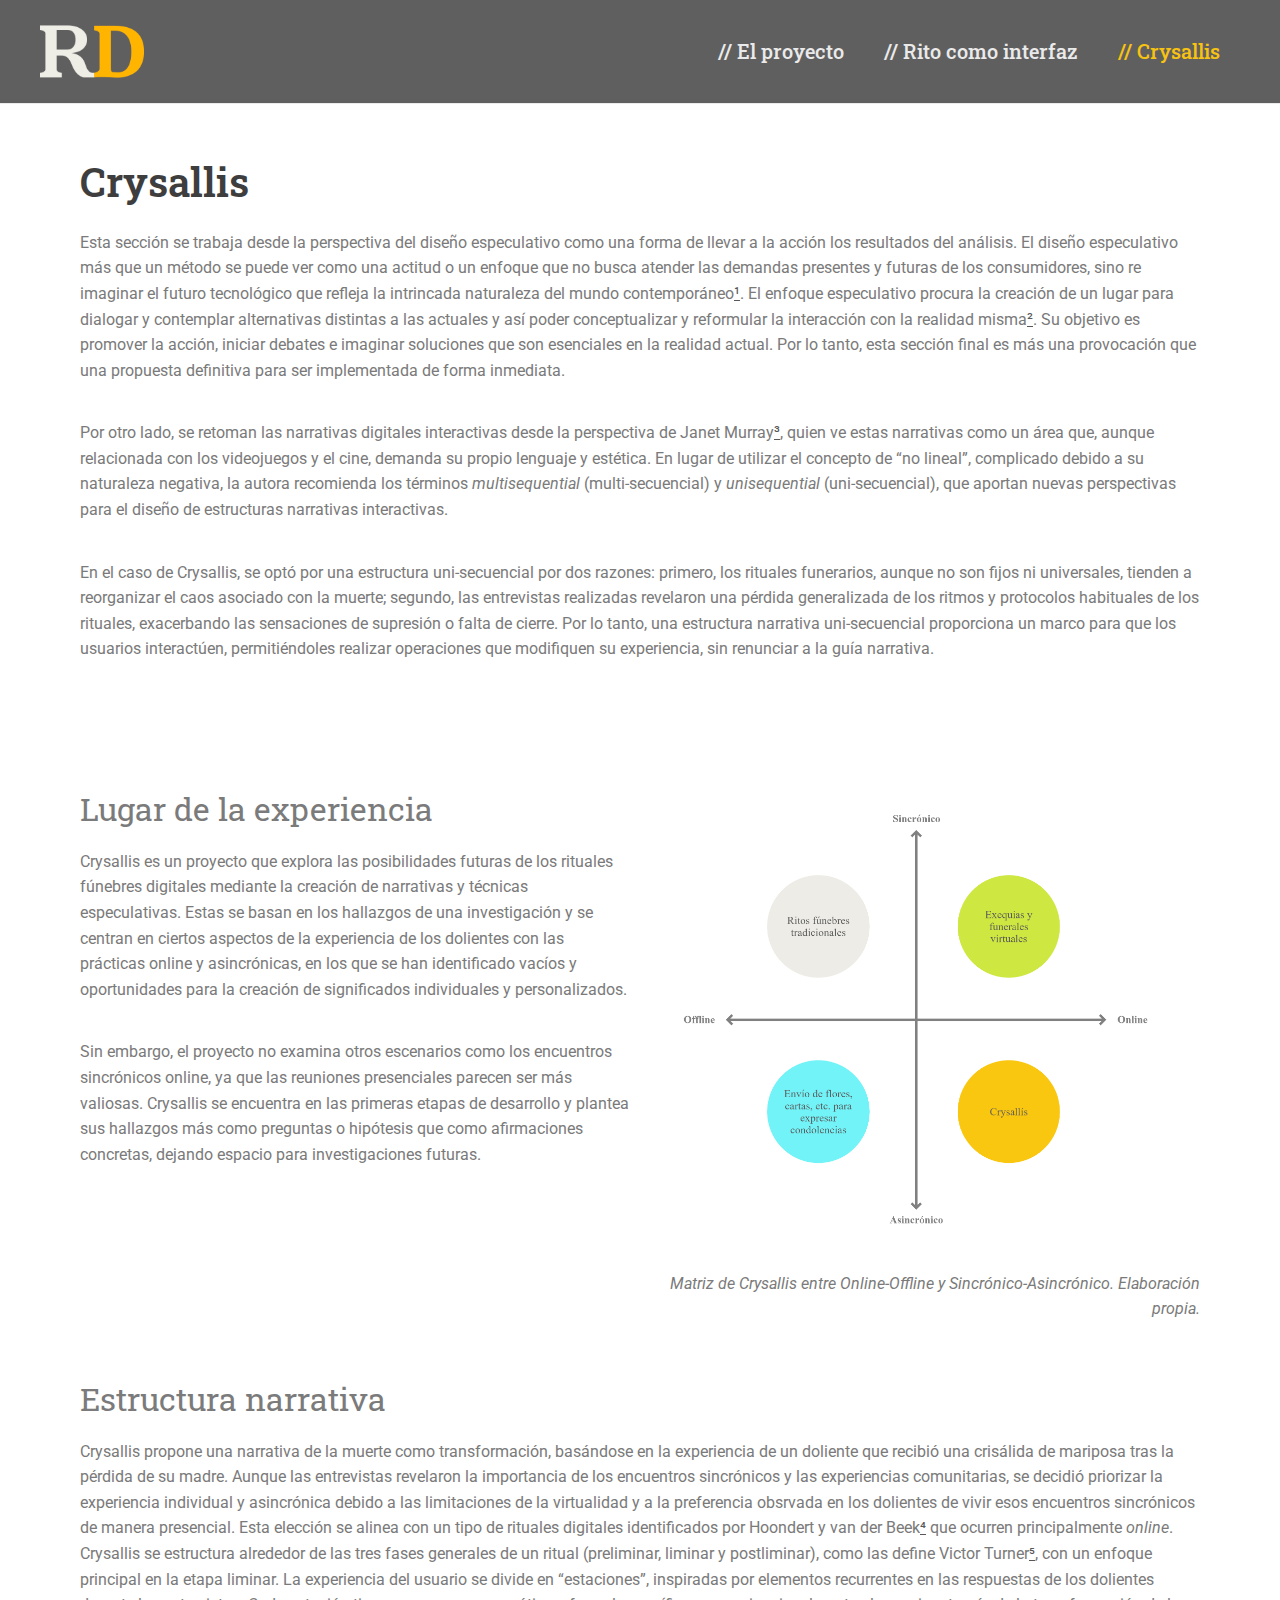
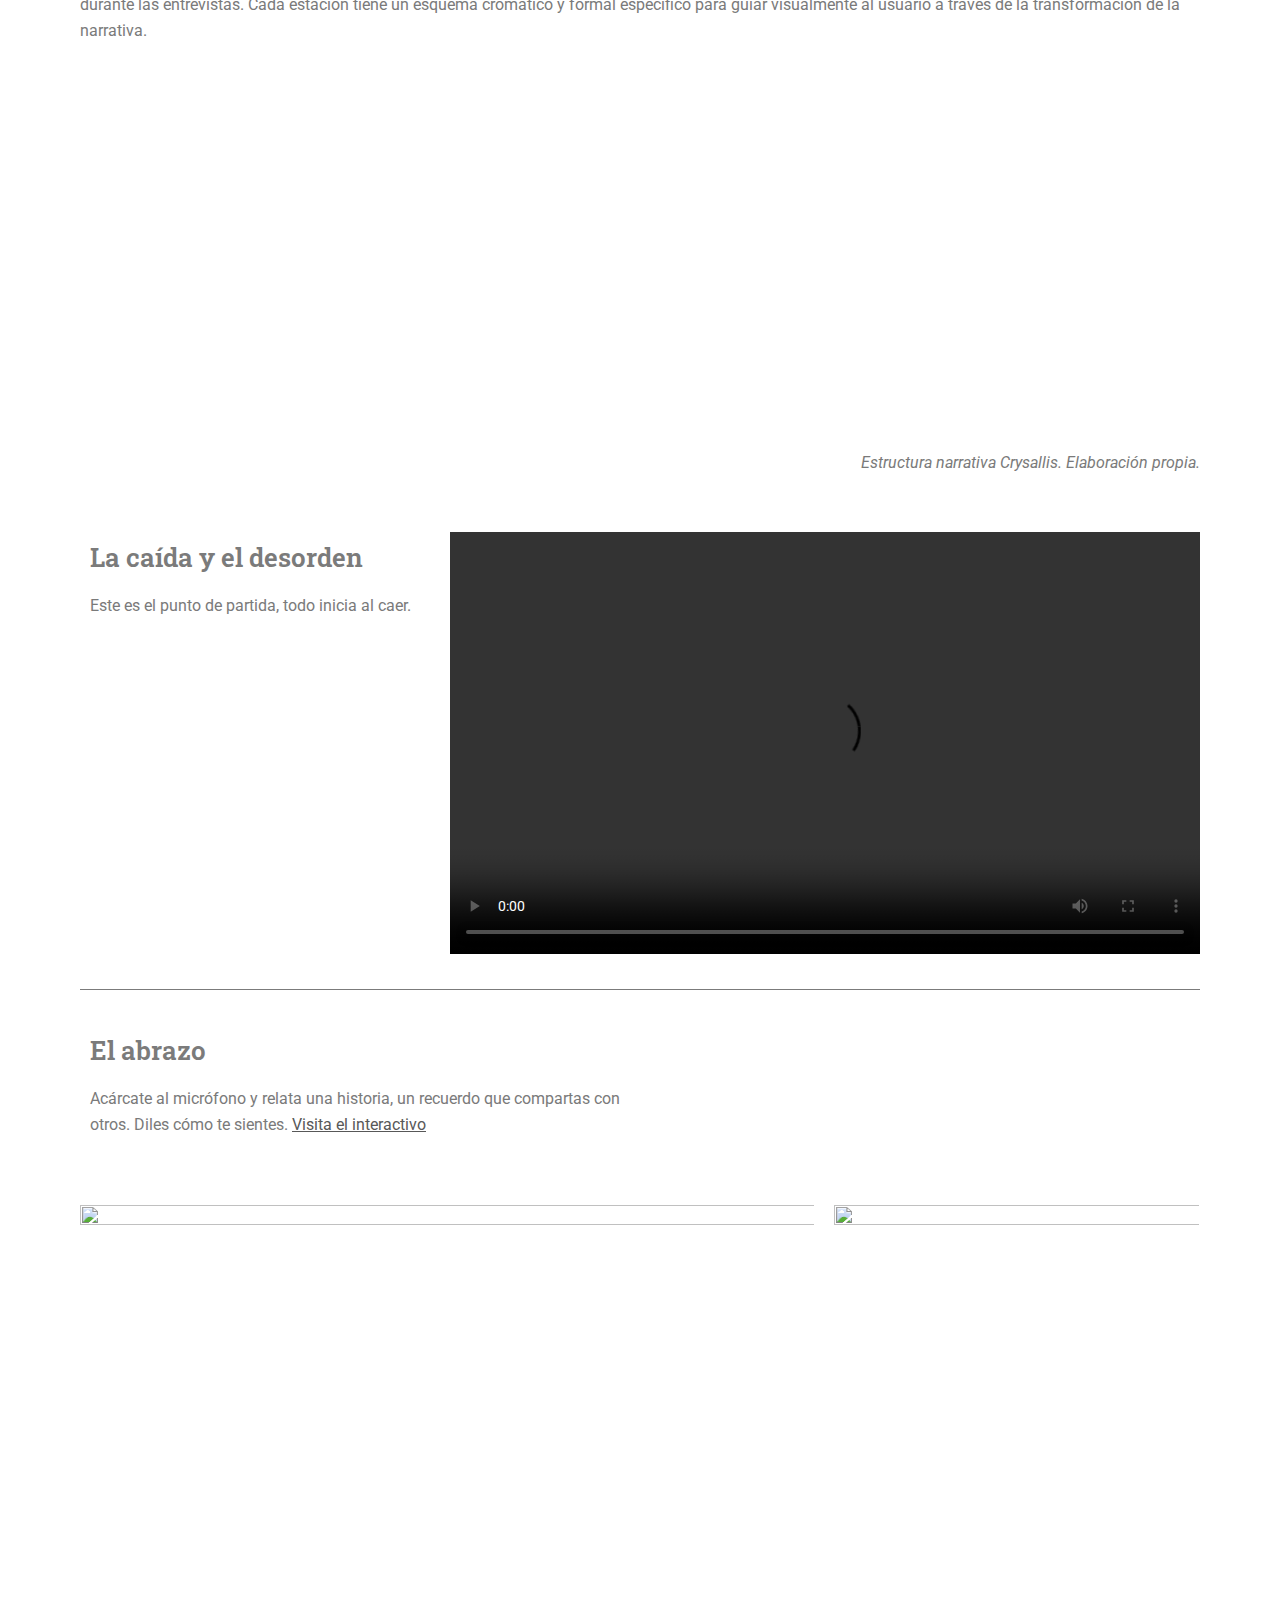
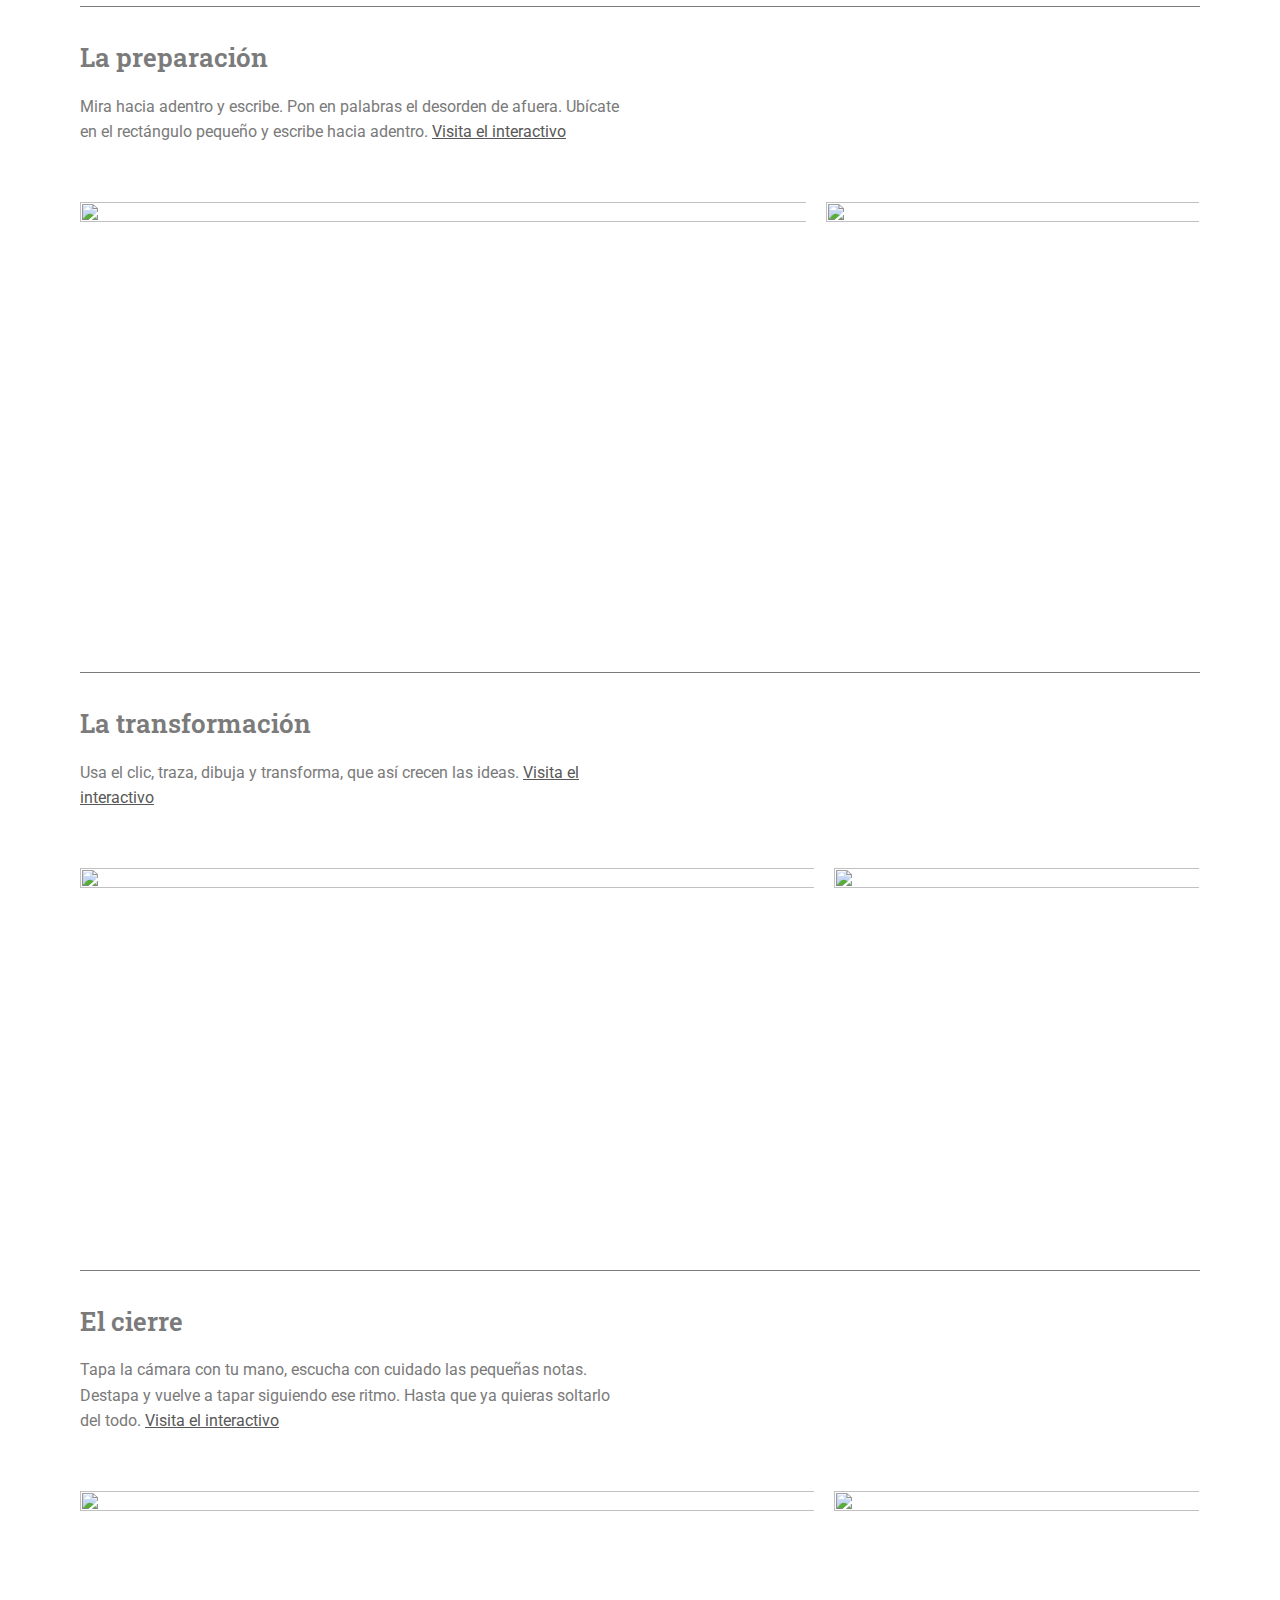
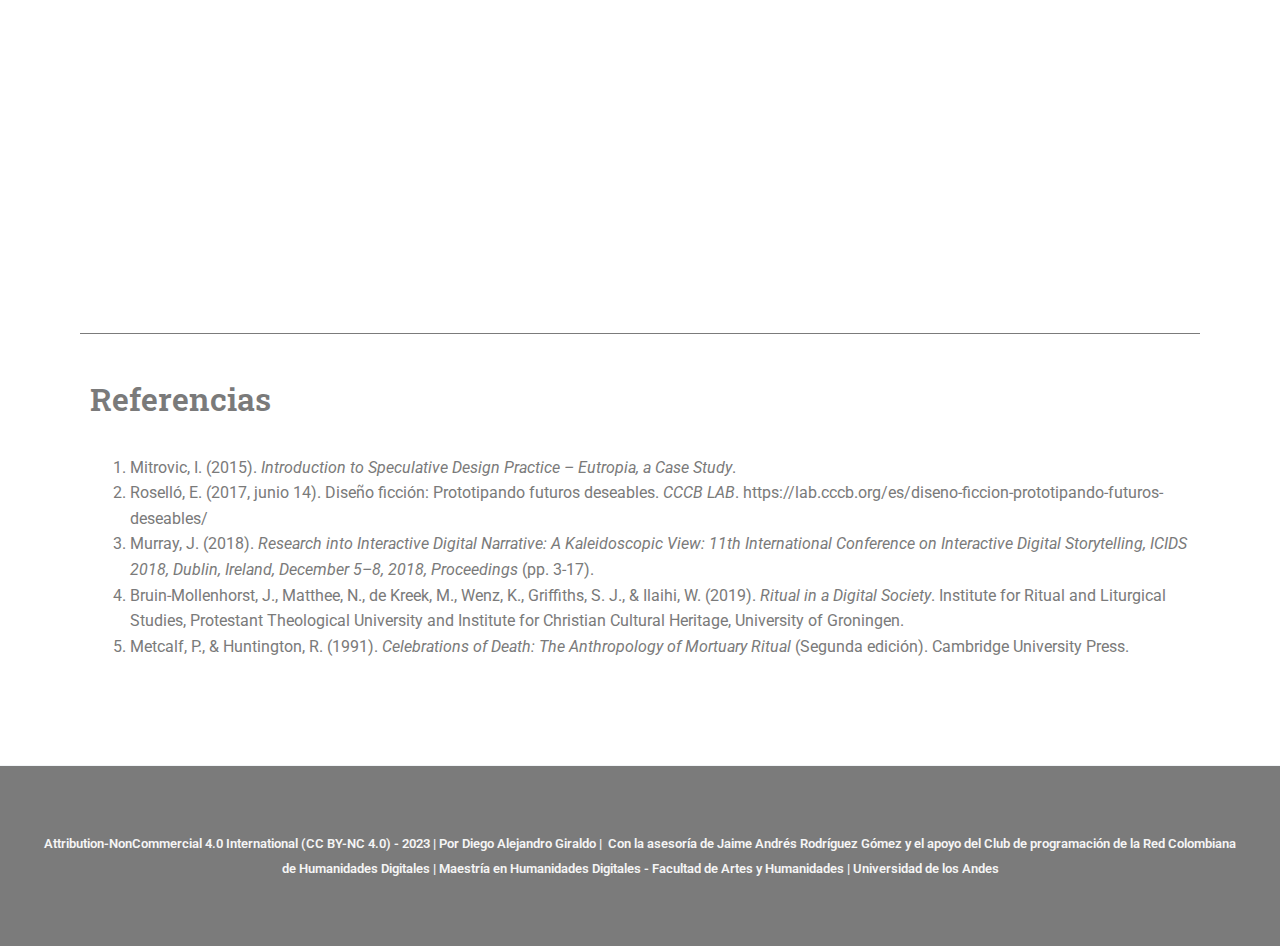
==== commit 9faee408: "Ajustes Anita" ====
--- a/crysallis/index.html
+++ b/crysallis/index.html
@@ -72,7 +72,7 @@
 <link rel="stylesheet" id="swiper-css" href="https://ritualesdigitales.github.io/wp-content/plugins/elementor/assets/lib/swiper/v8/css/swiper.min.css?ver=8.4.5" media="all">
 <link rel="stylesheet" id="elementor-post-14-css" href="https://ritualesdigitales.github.io/wp-content/uploads/elementor/css/post-14.css?ver=1686799378" media="all">
 <link rel="stylesheet" id="elementor-global-css" href="https://ritualesdigitales.github.io/wp-content/uploads/elementor/css/global.css?ver=1686800178" media="all">
-<link rel="stylesheet" id="elementor-post-28-css" href="https://ritualesdigitales.github.io/wp-content/uploads/elementor/css/post-28.css?ver=1687130908" media="all">
+<link rel="stylesheet" id="elementor-post-28-css" href="https://ritualesdigitales.github.io/wp-content/uploads/elementor/css/post-28.css?ver=1687835639" media="all">
 <link rel="stylesheet" id="google-fonts-1-css" href="https://fonts.googleapis.com/css?family=Roboto%3A100%2C100italic%2C200%2C200italic%2C300%2C300italic%2C400%2C400italic%2C500%2C500italic%2C600%2C600italic%2C700%2C700italic%2C800%2C800italic%2C900%2C900italic%7CRoboto+Slab%3A100%2C100italic%2C200%2C200italic%2C300%2C300italic%2C400%2C400italic%2C500%2C500italic%2C600%2C600italic%2C700%2C700italic%2C800%2C800italic%2C900%2C900italic&#038;display=swap&#038;ver=6.2.2" media="all">
 <link rel="preconnect" href="https://fonts.gstatic.com/" crossorigin>
 <!--[if IE]>
@@ -299,7 +299,7 @@
 				</div>
 				<div class="elementor-element elementor-element-e9e494b elementor-widget elementor-widget-text-editor" data-id="e9e494b" data-element_type="widget" data-widget_type="text-editor.default">
 				<div class="elementor-widget-container">
-							<p>Crysallis propone una narrativa de la muerte como transformación, basándose en la experiencia de un doliente que recibió una crisálida de mariposa tras la pérdida de su madre. Aunque las entrevistas revelaron la importancia de los encuentros sincrónicos y las experiencias comunitarias, se decidió priorizar la experiencia individual y asincrónica debido a las limitaciones de la virtualidad y a la preferencia obsrvada en los dolientes de vivir esos encuentros sincrónicos de manera rpesencial. Esta elección se alinea con un tipo de rituales digitales identificados por Hoondert y van der Beek<a href="#Ref3">⁴</a> que ocurren principalmente <em>online</em>. Crysallis se estructura alrededor de las tres fases generales de un ritual (preliminar, liminar y postliminar), como las define Victor Turner<a href="#Ref3">⁵</a>, con un enfoque principal en la etapa liminar. La experiencia del usuario se divide en &#8220;estaciones&#8221;, inspiradas por elementos recurrentes en las respuestas de los dolientes durante las entrevistas. Cada estación tiene un esquema cromático y formal específico para guiar visualmente al usuario a través de la transformación de la narrativa.</p>						</div>
+							<p>Crysallis propone una narrativa de la muerte como transformación, basándose en la experiencia de un doliente que recibió una crisálida de mariposa tras la pérdida de su madre. Aunque las entrevistas revelaron la importancia de los encuentros sincrónicos y las experiencias comunitarias, se decidió priorizar la experiencia individual y asincrónica debido a las limitaciones de la virtualidad y a la preferencia obsrvada en los dolientes de vivir esos encuentros sincrónicos de manera presencial. Esta elección se alinea con un tipo de rituales digitales identificados por Hoondert y van der Beek<a href="#Ref3">⁴</a> que ocurren principalmente <em>online</em>. Crysallis se estructura alrededor de las tres fases generales de un ritual (preliminar, liminar y postliminar), como las define Victor Turner<a href="#Ref3">⁵</a>, con un enfoque principal en la etapa liminar. La experiencia del usuario se divide en &#8220;estaciones&#8221;, inspiradas por elementos recurrentes en las respuestas de los dolientes durante las entrevistas. Cada estación tiene un esquema cromático y formal específico para guiar visualmente al usuario a través de la transformación de la narrativa.</p>						</div>
 				</div>
 					</div>
 		</div>
